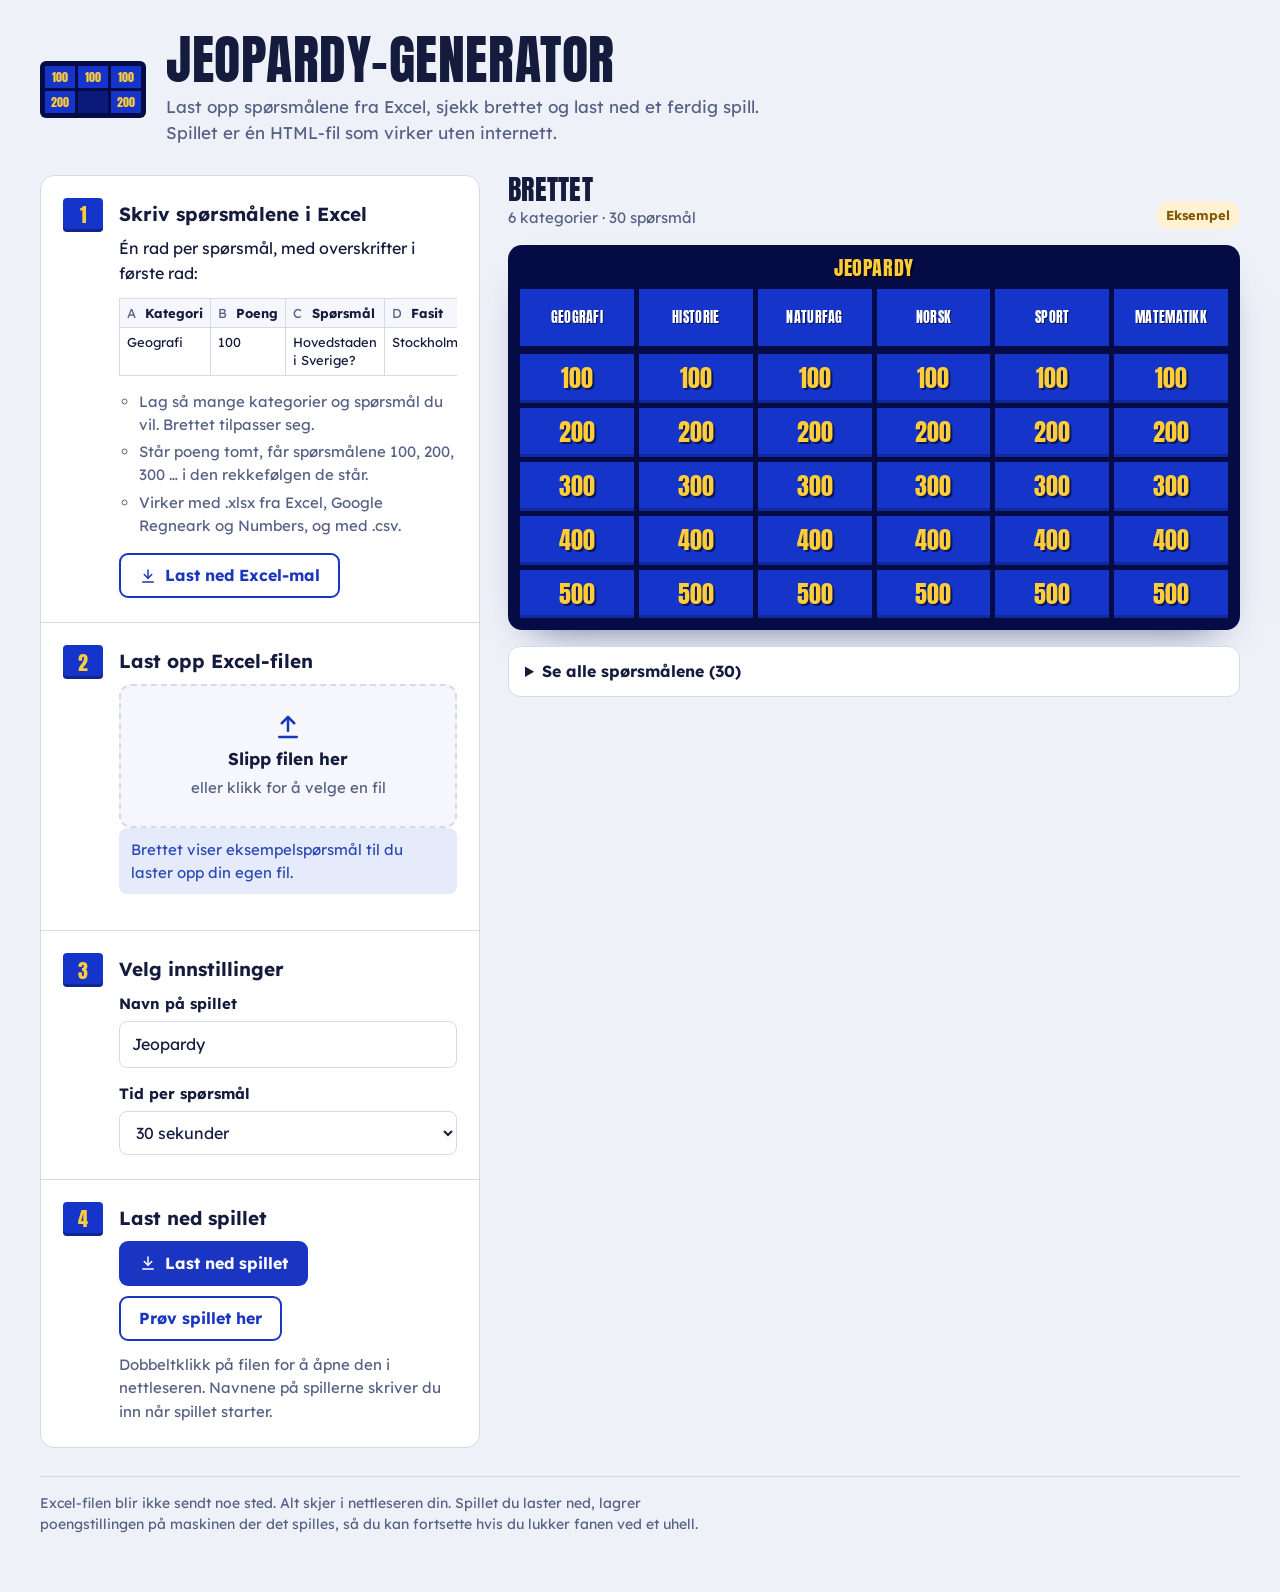
==== jeopardy-generator.html @ a0f57781 "Legg til Jeopardy-generator som lager spill fra Excel Én selvstendig HTML-side som leser .xlsx/.csv " ====
<!DOCTYPE html>
<html lang="nb">
<head>
<meta charset="utf-8">
<meta name="viewport" content="width=device-width, initial-scale=1, viewport-fit=cover">
<title>Jeopardy-generator</title>
<style>
/* Layout: kontrollpult – fire trinn i venstre kolonne, brettet som «studioskjerm» til høyre */
:root {
  --bg: #eef1f8;
  --flate: #ffffff;
  --flate-2: #f5f7fc;
  --tekst: #141b3c;
  --dempet: #566084;
  --linje: #d4daeb;
  --aksent: #1a35c2;
  --aksent-hover: #13299b;
  --aksent-tekst: #ffffff;
  --fokus: #e89a00;
  --ok: #156f44;
  --ok-bg: #e2f3e9;
  --varsel: #855600;
  --varsel-bg: #fff2d3;
  --feil: #b0202d;
  --feil-bg: #fde5e7;
  --info: #2a49b5;
  --info-bg: #e6ebfb;
  /* Brettet ser likt ut i begge temaer – det er en TV-skjerm */
  --brett-kant: #050c45;
  --brett-rute: #1534c9;
  --brett-tall: #ffcc3a;
  --brett-tekst: #ffffff;
  --font-display: "Anton", Impact, "Haettenschweiler", "Arial Narrow Bold", sans-serif;
  --font-tekst: "Lexend", "Segoe UI", system-ui, -apple-system, Roboto, Arial, sans-serif;
}
@media (prefers-color-scheme: dark) {
  :root:not([data-theme="light"]) {
    --bg: #090e2b;
    --flate: #111943;
    --flate-2: #0d1437;
    --tekst: #e8ebff;
    --dempet: #9ea8d6;
    --linje: #27316d;
    --aksent: #91a5ff;
    --aksent-hover: #b0bfff;
    --aksent-tekst: #0a0f2c;
    --fokus: #ffcc3a;
    --ok: #74dda3;
    --ok-bg: #0f3324;
    --varsel: #ffd06a;
    --varsel-bg: #3a2c07;
    --feil: #ff8d97;
    --feil-bg: #3e1219;
    --info: #b0bfff;
    --info-bg: #1a2459;
    color-scheme: dark;
  }
}
:root[data-theme="dark"] {
  --bg: #090e2b;
  --flate: #111943;
  --flate-2: #0d1437;
  --tekst: #e8ebff;
  --dempet: #9ea8d6;
  --linje: #27316d;
  --aksent: #91a5ff;
  --aksent-hover: #b0bfff;
  --aksent-tekst: #0a0f2c;
  --fokus: #ffcc3a;
  --ok: #74dda3;
  --ok-bg: #0f3324;
  --varsel: #ffd06a;
  --varsel-bg: #3a2c07;
  --feil: #ff8d97;
  --feil-bg: #3e1219;
  --info: #b0bfff;
  --info-bg: #1a2459;
  color-scheme: dark;
}

*, *::before, *::after { box-sizing: border-box; }
[hidden] { display: none !important; }
body {
  margin: 0;
  background: var(--bg);
  color: var(--tekst);
  font-family: var(--font-tekst);
  font-size: 16px;
  line-height: 1.55;
}
body.laast { overflow: hidden; }
:focus-visible { outline: 3px solid var(--fokus); outline-offset: 2px; }

.side {
  max-width: 1240px;
  margin-inline: auto;
  padding-inline: 20px;
  padding-block: 32px 56px;
  display: flex;
  flex-direction: column;
  gap: 28px;
}

/* ---------- Topp ---------- */
.topp { display: flex; align-items: center; gap: 20px; }
.logo {
  flex: none;
  display: grid;
  grid-template-columns: repeat(3, 30px);
  grid-auto-rows: 22px;
  gap: 3px;
  padding: 5px;
  background: var(--brett-kant);
  border-radius: 6px;
}
.logo span {
  display: grid;
  place-items: center;
  background: var(--brett-rute);
  color: var(--brett-tall);
  font-family: var(--font-display);
  font-size: 12px;
  line-height: 1;
}
.logo span.brukt { background: #0b1a7a; }
h1 {
  font-family: var(--font-display);
  font-weight: 400;
  text-transform: uppercase;
  letter-spacing: .01em;
  font-size: clamp(34px, 5vw, 54px);
  line-height: 1;
  margin: 0;
  text-wrap: balance;
}
.ingress { margin: 8px 0 0; color: var(--dempet); max-width: 62ch; font-size: 17px; }

/* ---------- Arbeidsflate ---------- */
.arbeidsflate {
  display: grid;
  grid-template-columns: minmax(0, 440px) minmax(0, 1fr);
  gap: 28px;
  align-items: start;
}
@media (max-width: 920px) {
  .arbeidsflate { grid-template-columns: minmax(0, 1fr); }
}

.trinn-liste {
  list-style: none;
  margin: 0;
  padding: 0;
  background: var(--flate);
  border: 1px solid var(--linje);
  border-radius: 14px;
}
.trinn {
  display: grid;
  grid-template-columns: 40px minmax(0, 1fr);
  gap: 16px;
  padding: 22px 22px 24px;
}
.trinn + .trinn { border-top: 1px solid var(--linje); }
.trinn-nr {
  width: 40px;
  height: 34px;
  display: grid;
  place-items: center;
  background: var(--brett-rute);
  color: var(--brett-tall);
  font-family: var(--font-display);
  font-size: 20px;
  border-radius: 4px;
  box-shadow: inset 0 -3px 0 rgba(0, 0, 0, .28);
}
.trinn-innhold { min-width: 0; }
.trinn h2 { font-size: 19px; line-height: 1.3; margin: 4px 0 10px; text-wrap: balance; }
.trinn p { margin: 0 0 12px; }

.tabell-ramme { overflow-x: auto; }
.format { border-collapse: collapse; width: 100%; font-size: 13px; line-height: 1.4; }
.format th, .format td { border: 1px solid var(--linje); padding: 5px 7px; text-align: left; vertical-align: top; }
.format th { background: var(--flate-2); white-space: nowrap; }
.format .kol { display: inline-block; min-width: 1.4em; color: var(--dempet); font-weight: 400; }
.tips { margin: 14px 0 16px; padding-left: 20px; color: var(--dempet); font-size: 15px; display: grid; gap: 4px; }

.knapp {
  display: inline-flex;
  align-items: center;
  justify-content: center;
  gap: 8px;
  font: inherit;
  font-weight: 700;
  font-size: 16px;
  line-height: 1.2;
  padding: 11px 18px;
  border-radius: 9px;
  border: 2px solid transparent;
  cursor: pointer;
  text-decoration: none;
}
.knapp svg { width: 18px; height: 18px; flex: none; }
.knapp.primar { background: var(--aksent); color: var(--aksent-tekst); }
.knapp.primar:hover:not(:disabled) { background: var(--aksent-hover); }
.knapp.sekundar { background: transparent; color: var(--aksent); border-color: var(--aksent); }
.knapp.sekundar:hover:not(:disabled) { background: var(--info-bg); }
.knapp:disabled { opacity: .45; cursor: not-allowed; }
.knapperad { display: flex; flex-wrap: wrap; gap: 10px; }

.slippsone {
  position: relative;
  display: flex;
  flex-direction: column;
  align-items: center;
  justify-content: center;
  gap: 4px;
  text-align: center;
  padding: 26px 16px;
  border: 2px dashed var(--linje);
  border-radius: 12px;
  background: var(--flate-2);
  cursor: pointer;
  transition: border-color .15s, background-color .15s;
}
.slippsone:hover, .slippsone.over { border-color: var(--aksent); background: var(--info-bg); }
.slippsone:focus-within { outline: 3px solid var(--fokus); outline-offset: 2px; }
.slippsone input { position: absolute; width: 1px; height: 1px; opacity: 0; pointer-events: none; }
.slippsone svg { width: 30px; height: 30px; color: var(--aksent); }
.slippsone strong { font-size: 17px; }
.slippsone span { color: var(--dempet); font-size: 15px; }

.status {
  margin: 12px 0 0;
  padding: 10px 12px;
  border-radius: 8px;
  font-size: 15px;
  background: var(--flate-2);
  color: var(--dempet);
}
.status:empty { display: none; }
.status[data-niva="ok"] { background: var(--ok-bg); color: var(--ok); }
.status[data-niva="feil"] { background: var(--feil-bg); color: var(--feil); }
.status[data-niva="info"] { background: var(--info-bg); color: var(--info); }

.felt { display: grid; gap: 6px; margin-bottom: 14px; }
.felt:last-child { margin-bottom: 0; }
.felt label { font-weight: 700; font-size: 15px; }
.felt input, .felt select {
  font: inherit;
  width: 100%;
  padding: 10px 12px;
  border: 1px solid var(--linje);
  border-radius: 8px;
  background: var(--flate);
  color: var(--tekst);
}
.hjelp { color: var(--dempet); font-size: 15px; margin: 12px 0 0 !important; }

/* ---------- Studioskjerm ---------- */
.skjerm { display: flex; flex-direction: column; gap: 16px; min-width: 0; }
.skjerm-topp { display: flex; justify-content: space-between; align-items: flex-end; gap: 12px; flex-wrap: wrap; }
.skjerm-topp h2 {
  font-family: var(--font-display);
  font-weight: 400;
  text-transform: uppercase;
  font-size: 28px;
  line-height: 1.05;
  letter-spacing: .01em;
  margin: 0;
}
.meta { margin: 2px 0 0; color: var(--dempet); font-size: 15px; font-variant-numeric: tabular-nums; }
.kilde {
  font-size: 13px;
  font-weight: 700;
  padding: 4px 10px;
  border-radius: 999px;
  background: var(--varsel-bg);
  color: var(--varsel);
  max-width: 100%;
  overflow: hidden;
  text-overflow: ellipsis;
  white-space: nowrap;
}
.kilde[data-type="fil"] { background: var(--ok-bg); color: var(--ok); }

.brett-ramme {
  background: var(--brett-kant);
  border-radius: 14px;
  padding: 12px;
  box-shadow: 0 20px 40px -26px rgba(5, 12, 69, .7);
  overflow-x: auto;
}
.brett-navn {
  font-family: var(--font-display);
  text-transform: uppercase;
  color: var(--brett-tall);
  font-size: 20px;
  letter-spacing: .03em;
  line-height: 1.1;
  margin: 0 0 10px;
  text-align: center;
  overflow-wrap: anywhere;
  text-shadow: 2px 2px 0 rgba(0, 0, 0, .6);
}
.mini-brett { display: grid; gap: 5px; min-width: min-content; }
.mb-kat {
  display: grid;
  place-items: center;
  min-height: 60px;
  padding: 8px 6px;
  background: var(--brett-rute);
  border-bottom: 3px solid var(--brett-kant);
  color: var(--brett-tekst);
  font-family: var(--font-display);
  text-transform: uppercase;
  font-size: 14px;
  line-height: 1.1;
  letter-spacing: .02em;
  text-align: center;
  overflow-wrap: anywhere;
  text-shadow: 1px 1px 0 rgba(0, 0, 0, .55);
}
.mb-rute {
  padding: 10px 4px;
  background: var(--brett-rute);
  color: var(--brett-tall);
  font-family: var(--font-display);
  font-size: 24px;
  line-height: 1.2;
  text-align: center;
  font-variant-numeric: tabular-nums;
  text-shadow: 2px 2px 0 rgba(0, 0, 0, .55);
  box-shadow: inset 0 -3px 0 rgba(0, 0, 0, .22);
}
.mb-rute.tom { background: transparent; box-shadow: none; outline: 1px dashed rgba(255, 255, 255, .14); outline-offset: -1px; }
.tomt-brett { color: #c9d1ff; margin: 24px 8px; text-align: center; }

.merknader { display: grid; gap: 8px; }
.merknader:empty { display: none; }
.merknad {
  display: grid;
  grid-template-columns: auto minmax(0, 1fr);
  gap: 10px;
  align-items: baseline;
  padding: 10px 12px;
  border-radius: 8px;
  background: var(--flate);
  border: 1px solid var(--linje);
  font-size: 15px;
}
.merke {
  font-size: 12px;
  font-weight: 700;
  text-transform: uppercase;
  letter-spacing: .06em;
  padding: 2px 8px;
  border-radius: 999px;
  white-space: nowrap;
}
.merknad[data-niva="feil"] .merke { background: var(--feil-bg); color: var(--feil); }
.merknad[data-niva="varsel"] .merke { background: var(--varsel-bg); color: var(--varsel); }
.merknad[data-niva="info"] .merke { background: var(--info-bg); color: var(--info); }

.alle-sporsmal { background: var(--flate); border: 1px solid var(--linje); border-radius: 12px; }
.alle-sporsmal summary { cursor: pointer; padding: 12px 16px; font-weight: 700; }
.liste { width: 100%; border-collapse: collapse; font-size: 14px; }
.liste th, .liste td { text-align: left; padding: 8px 12px; border-top: 1px solid var(--linje); vertical-align: top; }
.liste th { color: var(--dempet); font-weight: 700; white-space: nowrap; }
.liste td.p { font-variant-numeric: tabular-nums; white-space: nowrap; }
.liste td.k { white-space: nowrap; }
.liste .mangler { color: var(--varsel); font-style: italic; }

.fot { color: var(--dempet); font-size: 14px; border-top: 1px solid var(--linje); padding-top: 16px; }
.fot p { margin: 0; max-width: 75ch; }

/* ---------- Prøvespill ---------- */
.forhandsvisning {
  position: fixed;
  inset: 0;
  z-index: 100;
  display: flex;
  flex-direction: column;
  background: #050b3a;
}
.fv-topp {
  display: flex;
  justify-content: space-between;
  align-items: center;
  gap: 12px;
  padding: 8px 16px;
  padding-top: calc(8px + env(safe-area-inset-top, 0px));
  background: #0e1650;
  color: #ffffff;
  font-size: 15px;
}
.fv-topp .knapp { background: #ffcc3a; color: #1e1500; padding: 8px 16px; }
.forhandsvisning iframe { flex: 1; width: 100%; border: 0; background: #050b3a; }

@media (prefers-reduced-motion: reduce) {
  *, *::before, *::after { transition: none !important; animation: none !important; }
}
</style>
</head>
<body>
<div class="side">
  <header class="topp">
    <div class="logo" aria-hidden="true">
      <span>100</span><span>100</span><span>100</span>
      <span>200</span><span class="brukt"></span><span>200</span>
    </div>
    <div>
      <h1>Jeopardy-generator</h1>
      <p class="ingress">Last opp spørsmålene fra Excel, sjekk brettet og last ned et ferdig spill. Spillet er én HTML&#8209;fil som virker uten internett.</p>
    </div>
  </header>

  <div class="arbeidsflate">
    <ol class="trinn-liste">
      <li class="trinn">
        <span class="trinn-nr" aria-hidden="true">1</span>
        <div class="trinn-innhold">
          <h2>Skriv spørsmålene i Excel</h2>
          <p>Én rad per spørsmål, med overskrifter i første rad:</p>
          <div class="tabell-ramme">
            <table class="format">
              <thead>
                <tr><th><span class="kol">A</span>Kategori</th><th><span class="kol">B</span>Poeng</th><th><span class="kol">C</span>Spørsmål</th><th><span class="kol">D</span>Fasit</th></tr>
              </thead>
              <tbody>
                <tr><td>Geografi</td><td>100</td><td>Hovedstaden i Sverige?</td><td>Stockholm</td></tr>
              </tbody>
            </table>
          </div>
          <ul class="tips">
            <li>Lag så mange kategorier og spørsmål du vil. Brettet tilpasser seg.</li>
            <li>Står poeng tomt, får spørsmålene 100, 200, 300 … i den rekkefølgen de står.</li>
            <li>Virker med .xlsx fra Excel, Google Regneark og Numbers, og med .csv.</li>
          </ul>
          <button type="button" class="knapp sekundar" id="last-ned-mal">
            <svg viewBox="0 0 24 24" fill="none" stroke="currentColor" stroke-width="2" stroke-linecap="round" stroke-linejoin="round" aria-hidden="true"><path d="M12 4v11"/><path d="m7 10 5 5 5-5"/><path d="M5 20h14"/></svg>
            Last ned Excel-mal
          </button>
          <p class="status" id="mal-status" role="status" aria-live="polite"></p>
        </div>
      </li>

      <li class="trinn">
        <span class="trinn-nr" aria-hidden="true">2</span>
        <div class="trinn-innhold">
          <h2>Last opp Excel-filen</h2>
          <label class="slippsone" id="slippsone" for="fil">
            <input type="file" id="fil" accept=".xlsx,.csv,.tsv,.txt,application/vnd.openxmlformats-officedocument.spreadsheetml.sheet,text/csv">
            <svg viewBox="0 0 24 24" fill="none" stroke="currentColor" stroke-width="2" stroke-linecap="round" stroke-linejoin="round" aria-hidden="true"><path d="M12 15V4"/><path d="m7 9 5-5 5 5"/><path d="M5 20h14"/></svg>
            <strong>Slipp filen her</strong>
            <span>eller klikk for å velge en fil</span>
          </label>
          <p class="status" id="fil-status" data-niva="info" role="status" aria-live="polite">Brettet viser eksempelspørsmål til du laster opp din egen fil.</p>
        </div>
      </li>

      <li class="trinn">
        <span class="trinn-nr" aria-hidden="true">3</span>
        <div class="trinn-innhold">
          <h2>Velg innstillinger</h2>
          <div class="felt">
            <label for="tittel">Navn på spillet</label>
            <input type="text" id="tittel" maxlength="80" value="Jeopardy" autocomplete="off">
          </div>
          <div class="felt">
            <label for="tid">Tid per spørsmål</label>
            <select id="tid">
              <option value="15">15 sekunder</option>
              <option value="20">20 sekunder</option>
              <option value="30" selected>30 sekunder</option>
              <option value="45">45 sekunder</option>
              <option value="60">60 sekunder</option>
              <option value="90">90 sekunder</option>
              <option value="0">Ingen nedtelling</option>
            </select>
          </div>
        </div>
      </li>

      <li class="trinn">
        <span class="trinn-nr" aria-hidden="true">4</span>
        <div class="trinn-innhold">
          <h2>Last ned spillet</h2>
          <div class="knapperad">
            <button type="button" class="knapp primar" id="last-ned-spill">
              <svg viewBox="0 0 24 24" fill="none" stroke="currentColor" stroke-width="2" stroke-linecap="round" stroke-linejoin="round" aria-hidden="true"><path d="M12 4v11"/><path d="m7 10 5 5 5-5"/><path d="M5 20h14"/></svg>
              Last ned spillet
            </button>
            <button type="button" class="knapp sekundar" id="prov-spill">Prøv spillet her</button>
          </div>
          <p class="hjelp">Dobbeltklikk på filen for å åpne den i nettleseren. Navnene på spillerne skriver du inn når spillet starter.</p>
          <p class="status" id="nedlasting-status" role="status" aria-live="polite"></p>
        </div>
      </li>
    </ol>

    <section class="skjerm" aria-labelledby="brett-overskrift">
      <div class="skjerm-topp">
        <div>
          <h2 id="brett-overskrift">Brettet</h2>
          <p class="meta" id="brett-meta"></p>
        </div>
        <span class="kilde" id="kilde">Eksempel</span>
      </div>
      <div class="brett-ramme">
        <p class="brett-navn" id="brett-navn"></p>
        <div class="mini-brett" id="mini-brett"></div>
      </div>
      <div class="merknader" id="merknader"></div>
      <details class="alle-sporsmal" id="alle-sporsmal">
        <summary id="alle-sporsmal-tittel">Se alle spørsmålene</summary>
        <div class="tabell-ramme">
          <table class="liste">
            <thead><tr><th>Kategori</th><th>Poeng</th><th>Spørsmål</th><th>Fasit</th></tr></thead>
            <tbody id="sporsmal-tabell"></tbody>
          </table>
        </div>
      </details>
    </section>
  </div>

  <footer class="fot">
    <p>Excel-filen blir ikke sendt noe sted. Alt skjer i nettleseren din. Spillet du laster ned, lagrer poengstillingen på maskinen der det spilles, så du kan fortsette hvis du lukker fanen ved et uhell.</p>
  </footer>
</div>

<div class="forhandsvisning" id="forhandsvisning" role="dialog" aria-modal="true" aria-label="Prøv spillet" hidden>
  <div class="fv-topp">
    <span>Prøvespill. Spillere og poeng blir ikke lagret.</span>
    <button type="button" class="knapp" id="lukk-forhandsvisning">Lukk</button>
  </div>
  <iframe id="fv-ramme" title="Prøvespill"></iframe>
</div>

<!-- ===================== MAL FOR DET FERDIGE SPILLET ===================== -->
<template id="spillmal-stil">
<style>
:root {
  --natt: #050b3a;
  --rute: #1533c8;
  --rute-hover: #2045ea;
  --rute-brukt: #0a166c;
  --kant: #040a33;
  --gull: #ffcc3a;
  --hvit: #ffffff;
  --svak: #bcc6ff;
  --riktig: #2fd27a;
  --feil: #ff5a6a;
  --font-tall: "Anton", Impact, "Haettenschweiler", "Arial Narrow Bold", "Arial Narrow", sans-serif;
  --font-ledetekst: "Libre Baskerville", Georgia, "Times New Roman", serif;
  --font-ui: "Lexend", "Segoe UI", system-ui, -apple-system, Roboto, Arial, sans-serif;
  color-scheme: dark;
}
*, *::before, *::after { box-sizing: border-box; }
[hidden] { display: none !important; }
html, body { height: 100%; margin: 0; }
body {
  background: var(--natt);
  color: var(--hvit);
  font-family: var(--font-ui);
  font-size: 18px;
  line-height: 1.4;
  overflow: hidden;
}
button { font: inherit; color: inherit; cursor: pointer; }
:focus-visible { outline: 3px solid var(--gull); outline-offset: 3px; }

.skjerm {
  position: fixed;
  inset: 0;
  display: flex;
  flex-direction: column;
  background: radial-gradient(120% 85% at 50% 0%, #11249c 0%, var(--natt) 72%);
}
.overtittel {
  margin: 0;
  font-family: var(--font-tall);
  text-transform: uppercase;
  letter-spacing: .22em;
  font-size: 16px;
  color: var(--svak);
}
.knapp {
  display: inline-flex;
  align-items: center;
  justify-content: center;
  padding: 12px 22px;
  border-radius: 10px;
  border: 2px solid rgba(255, 255, 255, .35);
  background: rgba(255, 255, 255, .08);
  color: var(--hvit);
  font-weight: 700;
  font-size: 18px;
  line-height: 1.2;
}
.knapp:hover:not(:disabled) { background: rgba(255, 255, 255, .16); }
.knapp.gull { background: var(--gull); border-color: var(--gull); color: #1e1500; }
.knapp.gull:hover:not(:disabled) { background: #ffd966; }
.knapp.stor { font-size: 22px; padding: 14px 34px; }
.knapp:disabled { opacity: .4; cursor: not-allowed; }
.knapperad { display: flex; flex-wrap: wrap; gap: 10px; }

/* ---------- Oppsett ---------- */
.oppsett { overflow: auto; align-items: center; padding: clamp(28px, 7vh, 80px) 16px 40px; }
.oppsett-innhold { width: min(760px, 100%); display: flex; flex-direction: column; gap: 22px; }
#spilltittel {
  margin: 0;
  font-family: var(--font-tall);
  font-weight: 400;
  text-transform: uppercase;
  font-size: clamp(42px, 7vw, 96px);
  line-height: .98;
  letter-spacing: .01em;
  color: var(--gull);
  text-shadow: 4px 4px 0 rgba(0, 0, 0, .55);
  text-wrap: balance;
  overflow-wrap: anywhere;
}
.spillinfo { margin: -10px 0 0; color: var(--svak); font-size: 18px; }
.fortsett {
  display: flex;
  flex-direction: column;
  gap: 12px;
  padding: 16px 18px;
  border: 2px solid var(--gull);
  border-radius: 12px;
  background: rgba(255, 204, 58, .1);
}
.fortsett p { margin: 0; }
.legg-til label { display: block; font-weight: 700; font-size: 24px; margin-bottom: 10px; }
.legg-til-rad { display: flex; gap: 10px; }
.legg-til input {
  flex: 1;
  min-width: 0;
  font: inherit;
  font-size: 20px;
  padding: 12px 14px;
  border-radius: 10px;
  border: 2px solid rgba(255, 255, 255, .3);
  background: rgba(0, 0, 0, .3);
  color: var(--hvit);
}
.legg-til input::placeholder { color: #8f9bd8; }
.hint { margin: 8px 0 0; color: var(--svak); font-size: 15px; }
.spillerliste { list-style: none; margin: 0; padding: 0; display: flex; flex-wrap: wrap; gap: 10px; }
.spillerliste:empty::before { content: "Ingen spillere ennå."; color: var(--svak); }
.spiller-brikke {
  display: inline-flex;
  align-items: center;
  gap: 10px;
  padding: 6px 6px 6px 16px;
  border-radius: 999px;
  background: var(--rute);
  border: 1px solid rgba(255, 255, 255, .25);
  font-weight: 700;
  font-size: 19px;
}
.brikke-poeng { font-family: var(--font-tall); font-weight: 400; color: var(--gull); }
.fjern {
  min-width: 32px;
  height: 32px;
  padding: 0 10px;
  border: 0;
  border-radius: 999px;
  background: rgba(0, 0, 0, .32);
  font-size: 16px;
  font-weight: 700;
}
.fjern:hover { background: var(--feil); }
.fjern.bekreft { background: var(--feil); }
.melding { margin: 0; min-height: 1.4em; color: var(--gull); }

/* ---------- Brettet ---------- */
.toppfelt {
  display: flex;
  align-items: center;
  justify-content: space-between;
  gap: 8px 16px;
  flex-wrap: wrap;
  padding: 10px clamp(8px, 1.2vw, 16px);
}
.toppfelt-tittel {
  margin: 0;
  min-width: 0;
  font-family: var(--font-tall);
  font-weight: 400;
  text-transform: uppercase;
  letter-spacing: .02em;
  font-size: clamp(20px, 2.4vw, 34px);
  line-height: 1.1;
  color: var(--gull);
  text-shadow: 2px 2px 0 rgba(0, 0, 0, .55);
}
.verktoy { display: flex; align-items: center; gap: 8px; flex-wrap: wrap; }
.fremdrift { color: var(--svak); font-size: 15px; margin-right: 6px; font-variant-numeric: tabular-nums; }
.verktoy-knapp {
  padding: 6px 14px;
  border-radius: 999px;
  border: 1px solid rgba(255, 255, 255, .25);
  background: rgba(255, 255, 255, .08);
  font-size: 15px;
  white-space: nowrap;
}
.verktoy-knapp:hover:not(:disabled) { background: rgba(255, 255, 255, .18); }
.verktoy-knapp:disabled { opacity: .35; cursor: default; }

.brett {
  flex: 1;
  min-height: 0;
  display: grid;
  gap: clamp(4px, .55vw, 8px);
  padding: 0 clamp(8px, 1.2vw, 16px);
}
.kat {
  container-type: size;
  display: grid;
  place-items: center;
  padding: 4px 8px;
  background: var(--rute);
  border-bottom: 5px solid var(--kant);
  box-shadow: inset 0 0 0 2px rgba(0, 0, 0, .22);
  text-align: center;
  overflow: hidden;
}
.kat span {
  font-family: var(--font-tall);
  text-transform: uppercase;
  font-size: clamp(14px, 1.8vw, 30px);
  font-size: min(13cqi, 30cqh);
  line-height: 1.05;
  letter-spacing: .02em;
  overflow-wrap: anywhere;
  hyphens: auto;
  text-shadow: 2px 2px 0 rgba(0, 0, 0, .6);
}
.kat.lang span { font-size: min(10cqi, 23cqh); }
.rute {
  container-type: size;
  min-height: 0;
  margin: 0;
  padding: 0;
  border: 0;
  display: grid;
  place-items: center;
  background: var(--rute);
  color: var(--gull);
  box-shadow: inset 0 0 0 2px rgba(0, 0, 0, .22), inset 0 -6px 0 rgba(0, 0, 0, .18);
  transition: background-color .15s, transform .15s;
}
.rute span {
  font-family: var(--font-tall);
  font-size: clamp(20px, 4vw, 72px);
  font-size: min(54cqh, 30cqi);
  line-height: 1;
  letter-spacing: .01em;
  text-shadow: 3px 3px 0 rgba(0, 0, 0, .65);
}
.rute.smal span { font-size: min(48cqh, 22cqi); }
.rute:hover:not(:disabled) { background: var(--rute-hover); }
.rute:active:not(:disabled) { transform: scale(.97); }
.rute:disabled { background: var(--rute-brukt); cursor: default; box-shadow: inset 0 0 0 2px rgba(0, 0, 0, .3); }
.rute.tom { background: transparent; box-shadow: none; outline: 1px dashed rgba(255, 255, 255, .08); outline-offset: -1px; }

.poengtavle {
  display: flex;
  align-items: center;
  gap: 12px;
  padding: 12px clamp(8px, 1.2vw, 16px) 14px;
}
.poengliste {
  flex: 1;
  min-width: 0;
  max-height: 30vh;
  overflow: auto;
  list-style: none;
  margin: 0;
  padding: 2px;
  display: flex;
  flex-wrap: wrap;
  gap: 8px;
}
.poeng-brikke {
  display: flex;
  flex-direction: column;
  align-items: center;
  min-width: 120px;
  padding: 4px 14px 8px;
  border-radius: 8px;
  background: linear-gradient(#1533c8, #0c2196);
  border: 2px solid rgba(255, 255, 255, .14);
}
.pb-poeng {
  font-family: var(--font-tall);
  font-size: clamp(22px, 2.3vw, 40px);
  line-height: 1.15;
  font-variant-numeric: tabular-nums;
}
.pb-navn {
  max-width: 16ch;
  overflow: hidden;
  text-overflow: ellipsis;
  white-space: nowrap;
  font-weight: 700;
  font-size: clamp(14px, 1.25vw, 20px);
}
.poeng-brikke.leder { border-color: var(--gull); box-shadow: 0 0 22px rgba(255, 204, 58, .3); }
.poeng-brikke.leder .pb-poeng { color: var(--gull); }
.poeng-brikke.minus .pb-poeng { color: var(--feil); }
.poeng-brikke.endret { animation: puls .7s ease-out; }
@keyframes puls {
  0% { transform: scale(1); }
  35% { transform: scale(1.12); }
  100% { transform: scale(1); }
}

/* ---------- Spørsmålet ---------- */
.sporsmal {
  position: fixed;
  inset: 0;
  z-index: 10;
  display: flex;
  flex-direction: column;
  padding: clamp(14px, 2.2vw, 30px) clamp(16px, 4vw, 64px);
  overflow: auto;
  background: radial-gradient(130% 90% at 50% 30%, #1b3de2 0%, #0c1c8c 58%, #071062 100%);
  outline: none;
}
.sp-innhold { flex: 1; display: flex; flex-direction: column; min-height: 0; animation: inn .3s .18s both; }
@keyframes inn { from { opacity: 0; } to { opacity: 1; } }
.sp-topp {
  display: flex;
  justify-content: space-between;
  align-items: baseline;
  gap: 16px;
  font-family: var(--font-tall);
  text-transform: uppercase;
  letter-spacing: .03em;
  font-size: clamp(18px, 2.1vw, 32px);
}
#sp-kategori { color: var(--svak); overflow-wrap: anywhere; }
#sp-poeng { color: var(--gull); white-space: nowrap; }
.sp-midt {
  flex: 1;
  display: flex;
  flex-direction: column;
  justify-content: center;
  align-items: center;
  gap: clamp(14px, 3vh, 36px);
  padding-block: 18px;
  text-align: center;
}
.sp-tekst {
  margin: 0;
  max-width: 28ch;
  font-family: var(--font-ledetekst);
  font-weight: 700;
  font-size: clamp(26px, 4.3vw, 74px);
  line-height: 1.25;
  text-wrap: balance;
  overflow-wrap: anywhere;
  text-shadow: 3px 3px 0 rgba(0, 0, 0, .55);
}
.sp-tekst.lang { max-width: 34ch; font-size: clamp(22px, 3.3vw, 56px); }
.sp-tekst.svaert-lang { max-width: 46ch; font-size: clamp(19px, 2.5vw, 42px); }
.med-fasit .sp-tekst { font-size: clamp(22px, 3.3vw, 56px); }
.med-fasit .sp-tekst.lang { font-size: clamp(20px, 2.6vw, 44px); }
.med-fasit .sp-tekst.svaert-lang { font-size: clamp(17px, 2vw, 34px); }
.sp-fasit {
  display: flex;
  flex-direction: column;
  align-items: center;
  gap: 4px;
  padding-top: 14px;
  border-top: 3px solid var(--gull);
  animation: inn .35s both;
}
.etikett {
  font-family: var(--font-tall);
  text-transform: uppercase;
  letter-spacing: .12em;
  font-size: clamp(14px, 1.3vw, 20px);
  color: var(--gull);
}
#sp-fasit-tekst {
  margin: 0;
  max-width: 34ch;
  font-family: var(--font-ledetekst);
  font-weight: 700;
  font-size: clamp(24px, 3.5vw, 60px);
  line-height: 1.2;
  color: var(--gull);
  text-wrap: balance;
  overflow-wrap: anywhere;
  text-shadow: 3px 3px 0 rgba(0, 0, 0, .55);
}

.timer {
  display: flex;
  align-items: center;
  gap: 14px;
  width: min(980px, 100%);
  margin: 0 auto;
  flex-wrap: wrap;
}
.timer-spor {
  flex: 1 1 240px;
  height: 16px;
  border-radius: 999px;
  background: rgba(0, 0, 0, .38);
  overflow: hidden;
}
#timer-fyll {
  height: 100%;
  background: var(--gull);
  transform-origin: left center;
  transition: transform .1s linear, background-color .3s;
}
#timer-tall {
  min-width: 2.2ch;
  font-family: var(--font-tall);
  font-size: clamp(30px, 3vw, 50px);
  line-height: 1;
  text-align: right;
  font-variant-numeric: tabular-nums;
}
#timer-ute {
  font-family: var(--font-tall);
  text-transform: uppercase;
  letter-spacing: .04em;
  font-size: clamp(24px, 2.6vw, 42px);
  line-height: 1;
  color: var(--feil);
}
.timer.lite #timer-fyll { background: var(--feil); }
.timer.lite #timer-tall { color: var(--feil); }
.timer.ute #timer-ute { animation: blink 1s steps(2, start) 3; }
@keyframes blink { to { visibility: hidden; } }

.poenggiving { width: min(1400px, 100%); margin: 0 auto; }
.poenggiving h2 {
  margin: 0 0 10px;
  font-family: var(--font-tall);
  font-weight: 400;
  text-transform: uppercase;
  letter-spacing: .06em;
  font-size: clamp(16px, 1.5vw, 22px);
  color: var(--svak);
  text-align: center;
}
.pg-rutenett { display: grid; grid-template-columns: repeat(auto-fit, minmax(170px, 230px)); justify-content: center; gap: 10px; }
.pg-kort {
  display: grid;
  grid-template-columns: minmax(0, 1fr) minmax(0, 1fr);
  align-items: center;
  gap: 6px 8px;
  padding: 8px 10px 10px;
  border-radius: 10px;
  border: 2px solid transparent;
  background: rgba(0, 0, 0, .26);
  transition: background-color .15s, border-color .15s;
}
.pg-kort.riktig { border-color: var(--riktig); background: rgba(47, 210, 122, .16); }
.pg-kort.feil { border-color: var(--feil); background: rgba(255, 90, 106, .16); }
.pg-info { grid-column: 1 / -1; min-width: 0; display: flex; flex-direction: column; text-align: left; }
.pg-navn { font-weight: 700; overflow: hidden; text-overflow: ellipsis; white-space: nowrap; }
.pg-sum { font-size: 15px; color: var(--svak); font-variant-numeric: tabular-nums; white-space: nowrap; overflow: hidden; text-overflow: ellipsis; }
.pg-knapp {
  min-width: 0;
  padding: 8px 10px;
  border-radius: 8px;
  border: 2px solid rgba(255, 255, 255, .3);
  background: rgba(255, 255, 255, .06);
  font-family: var(--font-tall);
  font-size: 20px;
  line-height: 1.1;
  font-variant-numeric: tabular-nums;
}
.pg-knapp.pluss:hover { border-color: var(--riktig); }
.pg-knapp.minus:hover { border-color: var(--feil); }
.pg-knapp.pluss[aria-pressed="true"] { background: var(--riktig); border-color: var(--riktig); color: #03230f; }
.pg-knapp.minus[aria-pressed="true"] { background: var(--feil); border-color: var(--feil); color: #2b0006; }

.sp-bunn {
  display: flex;
  justify-content: space-between;
  align-items: center;
  gap: 12px;
  flex-wrap: wrap;
  padding-top: 14px;
}
.sp-hoyre { display: flex; align-items: center; gap: 14px; flex-wrap: wrap; justify-content: flex-end; margin-left: auto; }
.oppsummering { color: var(--svak); font-size: 16px; }
.lenkeknapp {
  padding: 8px 4px;
  border: 0;
  background: none;
  color: var(--svak);
  font-size: 16px;
  text-decoration: underline;
  text-underline-offset: 3px;
}
.lenkeknapp:hover { color: var(--hvit); }

/* ---------- Resultat ---------- */
.resultat { overflow: auto; align-items: center; padding: clamp(28px, 7vh, 72px) 16px 40px; }
#konfetti { position: fixed; inset: 0; width: 100%; height: 100%; pointer-events: none; z-index: 2; }
.resultat-innhold { width: min(820px, 100%); display: flex; flex-direction: column; gap: 22px; }
#resultat-tittel {
  margin: 0;
  font-family: var(--font-tall);
  font-weight: 400;
  text-transform: uppercase;
  font-size: clamp(38px, 6vw, 84px);
  line-height: 1;
  color: var(--gull);
  text-shadow: 4px 4px 0 rgba(0, 0, 0, .55);
  text-wrap: balance;
  overflow-wrap: anywhere;
}
.rangering { list-style: none; margin: 0; padding: 0; display: flex; flex-direction: column; gap: 8px; }
.rang {
  display: grid;
  grid-template-columns: 64px minmax(0, 1fr) auto;
  align-items: center;
  gap: 12px;
  padding: 10px 18px;
  border-radius: 10px;
  background: rgba(0, 0, 0, .26);
  font-size: 22px;
}
.rang-plass { font-family: var(--font-tall); color: var(--svak); }
.rang-navn { font-weight: 700; overflow: hidden; text-overflow: ellipsis; white-space: nowrap; }
.rang-poeng { font-family: var(--font-tall); font-variant-numeric: tabular-nums; }
.rang-1 { font-size: 32px; border: 2px solid var(--gull); background: linear-gradient(90deg, rgba(255, 204, 58, .3), rgba(255, 204, 58, .06)); }
.rang-1 .rang-plass, .rang-1 .rang-poeng { color: var(--gull); }
.rang-2, .rang-3 { font-size: 26px; }

.toast {
  position: fixed;
  left: 50%;
  bottom: 22px;
  z-index: 50;
  transform: translateX(-50%);
  max-width: calc(100% - 32px);
  padding: 10px 18px;
  border-radius: 10px;
  border: 1px solid var(--gull);
  background: #0a0f2c;
  color: var(--hvit);
  box-shadow: 0 10px 30px rgba(0, 0, 0, .45);
}

@media (max-width: 640px) {
  body { font-size: 16px; }
  .poeng-brikke { min-width: 92px; padding-inline: 10px; }
  .pg-rutenett { grid-template-columns: repeat(2, minmax(0, 1fr)); }
}
@media (prefers-reduced-motion: reduce) {
  *, *::before, *::after { transition: none !important; animation: none !important; }
}
</style>
</template>

<template id="spillmal-kropp">
<section class="skjerm oppsett" id="oppsett">
  <div class="oppsett-innhold">
    <p class="overtittel">Jeopardy</p>
    <h1 id="spilltittel"></h1>
    <p class="spillinfo" id="spillinfo"></p>
    <div class="fortsett" id="fortsett" hidden>
      <p id="fortsett-tekst"></p>
      <div class="knapperad">
        <button type="button" class="knapp gull" id="fortsett-knapp">Fortsett spillet</button>
        <button type="button" class="knapp" id="forkast-knapp">Start et nytt spill</button>
      </div>
    </div>
    <form class="legg-til" id="legg-til-skjema" autocomplete="off">
      <label for="nytt-navn">Hvem spiller?</label>
      <div class="legg-til-rad">
        <input type="text" id="nytt-navn" maxlength="200" placeholder="Skriv et navn og trykk Enter">
        <button type="submit" class="knapp">Legg til</button>
      </div>
      <p class="hint">Du kan lime inn flere navn på én gang, adskilt med komma eller linjeskift.</p>
    </form>
    <ul class="spillerliste" id="spillerliste"></ul>
    <p class="melding" id="oppsett-melding" role="status" aria-live="polite"></p>
    <div><button type="button" class="knapp gull stor" id="start-knapp" disabled>Start spillet</button></div>
  </div>
</section>

<section class="skjerm spill" id="spill" hidden>
  <header class="toppfelt">
    <h1 class="toppfelt-tittel" id="topp-tittel"></h1>
    <div class="verktoy">
      <span class="fremdrift" id="fremdrift"></span>
      <button type="button" class="verktoy-knapp" id="knapp-spillere">Spillere</button>
      <button type="button" class="verktoy-knapp" id="knapp-lyd" aria-pressed="true">Lyd: på</button>
      <button type="button" class="verktoy-knapp" id="knapp-fullskjerm">Fullskjerm</button>
      <button type="button" class="verktoy-knapp" id="knapp-resultat">Se resultater</button>
    </div>
  </header>
  <main class="brett" id="brett" aria-label="Spillebrett"></main>
  <footer class="poengtavle">
    <ol class="poengliste" id="poengliste" aria-label="Poengstilling"></ol>
    <button type="button" class="verktoy-knapp" id="knapp-angre" disabled>Angre siste</button>
  </footer>
</section>

<section class="sporsmal" id="sporsmal" role="dialog" aria-modal="true" aria-labelledby="sp-tekst" tabindex="-1" hidden>
  <div class="sp-innhold">
    <header class="sp-topp">
      <span id="sp-kategori"></span>
      <span id="sp-poeng"></span>
    </header>
    <div class="sp-midt">
      <p class="sp-tekst" id="sp-tekst"></p>
      <div class="sp-fasit" id="sp-fasit" hidden>
        <span class="etikett">Fasit</span>
        <p id="sp-fasit-tekst"></p>
      </div>
    </div>
    <div class="timer" id="sp-timer">
      <div class="timer-spor"><div id="timer-fyll"></div></div>
      <span id="timer-tall" aria-hidden="true"></span>
      <span id="timer-ute" hidden>Tiden er ute!</span>
      <button type="button" class="verktoy-knapp" id="timer-pause">Pause</button>
      <button type="button" class="verktoy-knapp" id="timer-restart">Start tiden på nytt</button>
    </div>
    <div class="poenggiving" id="sp-poenggiving" hidden>
      <h2>Hvem svarte riktig, og hvem svarte feil?</h2>
      <div class="pg-rutenett" id="sp-spillere"></div>
    </div>
    <footer class="sp-bunn">
      <button type="button" class="lenkeknapp" id="sp-avbryt">Lukk uten å bruke spørsmålet</button>
      <div class="sp-hoyre">
        <span class="oppsummering" id="sp-oppsummering"></span>
        <button type="button" class="knapp gull stor" id="sp-vis-fasit">Vis fasit</button>
        <button type="button" class="knapp gull stor" id="sp-ferdig" hidden>Tilbake til brettet</button>
      </div>
    </footer>
  </div>
</section>

<section class="skjerm resultat" id="resultat" hidden>
  <canvas id="konfetti" aria-hidden="true"></canvas>
  <div class="resultat-innhold">
    <p class="overtittel" id="resultat-over">Resultater</p>
    <h1 id="resultat-tittel"></h1>
    <ol class="rangering" id="rangering"></ol>
    <div class="knapperad">
      <button type="button" class="knapp gull" id="tilbake-til-brett">Tilbake til brettet</button>
      <button type="button" class="knapp" id="spill-igjen">Spill igjen med de samme spillerne</button>
      <button type="button" class="knapp" id="nye-spillere">Nytt spill med nye spillere</button>
    </div>
  </div>
</section>

<div class="toast" id="toast" role="status" aria-live="polite" hidden></div>

<script>
(function () {
  'use strict';

  var DATA = null;
  try { DATA = JSON.parse(document.getElementById('spilldata').textContent); } catch (e) { DATA = null; }
  if (!DATA || !Array.isArray(DATA.kategorier)) {
    document.body.textContent = 'Spilldataene mangler. Lag spillet på nytt i Jeopardy-generatoren.';
    return;
  }

  const KAT = DATA.kategorier;
  const TID = Math.max(0, Number(DATA.tid) || 0);
  const LAGRE = !DATA.forhandsvisning;
  const NOKKEL = 'jeopardy-spill:' + (DATA.id || DATA.tittel);
  const ANTALL = KAT.reduce((sum, k) => sum + k.sporsmal.length, 0);
  const RADER = Math.max(1, ...KAT.map(k => k.sporsmal.length));
  const $ = id => document.getElementById(id);
  const bevegelse = () => !(window.matchMedia && window.matchMedia('(prefers-reduced-motion: reduce)').matches);

  // Skrifttyper lastes uten å blokkere. Uten nett brukes reserveskriftene.
  try {
    const lenke = document.createElement('link');
    lenke.rel = 'stylesheet';
    lenke.href = 'https://fonts.googleapis.com/css2?family=Anton&family=Lexend:wght@400;700&family=Libre+Baskerville:wght@700&display=swap';
    document.head.appendChild(lenke);
  } catch (e) { /* uten nett */ }

  const tall = n => Math.abs(n).toLocaleString('nb-NO');
  const poengTekst = n => (n < 0 ? '−' : '') + tall(n);
  function navneliste(navn) {
    try { return new Intl.ListFormat('nb', { type: 'conjunction' }).format(navn); }
    catch (e) { return navn.length < 2 ? navn.join('') : navn.slice(0, -1).join(', ') + ' og ' + navn[navn.length - 1]; }
  }
  function lag(tag, klasse, tekst) {
    const el = document.createElement(tag);
    if (klasse) el.className = klasse;
    if (tekst != null) el.textContent = tekst;
    return el;
  }

  // ---------- Tilstand og lagring ----------
  function tomTilstand(spillere, lyd) {
    return { spillere: spillere || [], brukt: {}, historikk: [], lyd: lyd !== false, startet: false };
  }
  let S = tomTilstand();
  let lagret = null;
  function lagre() {
    if (!LAGRE) return;
    try { localStorage.setItem(NOKKEL, JSON.stringify(S)); } catch (e) { /* lagring ikke tilgjengelig */ }
  }
  function hentLagret() {
    if (!LAGRE) return null;
    try {
      const t = JSON.parse(localStorage.getItem(NOKKEL) || 'null');
      if (t && t.startet && Array.isArray(t.spillere) && t.spillere.length && t.brukt) {
        t.historikk = Array.isArray(t.historikk) ? t.historikk : [];
        return t;
      }
    } catch (e) { /* ignorer */ }
    return null;
  }
  function slettLagret() {
    try { localStorage.removeItem(NOKKEL); } catch (e) { /* ignorer */ }
  }
  let teller = 0;
  const nyId = () => 's' + Date.now().toString(36) + (teller++).toString(36);
  const antallBrukt = () => Object.keys(S.brukt).length;

  function visSkjerm(id) {
    ['oppsett', 'spill', 'resultat'].forEach(s => { $(s).hidden = s !== id; });
  }

  // ---------- Oppsett ----------
  let modus = 'ny';
  let fjernVenter = null;

  function visOppsett(m) {
    modus = m;
    fjernVenter = null;
    lagret = m === 'ny' ? hentLagret() : null;
    $('fortsett').hidden = !lagret;
    if (lagret) {
      $('fortsett-tekst').textContent = 'Du har et spill som ikke er ferdig. ' +
        navneliste(lagret.spillere.map(s => s.navn)) + ' har spilt ' +
        Object.keys(lagret.brukt).length + ' av ' + ANTALL + ' spørsmål.';
    }
    $('start-knapp').textContent = m === 'rediger' ? 'Tilbake til brettet' : 'Start spillet';
    $('oppsett-melding').textContent = '';
    tegnSpillerliste();
    visSkjerm('oppsett');
    try { $('nytt-navn').focus({ preventScroll: true }); } catch (e) { /* ignorer */ }
  }

  function tegnSpillerliste() {
    const ul = $('spillerliste');
    ul.textContent = '';
    S.spillere.forEach(s => {
      const li = lag('li', 'spiller-brikke');
      li.append(lag('span', null, s.navn));
      if (modus === 'rediger') li.append(lag('span', 'brikke-poeng', poengTekst(s.poeng)));
      const bekreft = fjernVenter === s.id;
      const fjern = lag('button', 'fjern' + (bekreft ? ' bekreft' : ''), bekreft ? 'Fjern?' : '×');
      fjern.type = 'button';
      fjern.setAttribute('aria-label', bekreft ? 'Trykk igjen for å fjerne ' + s.navn : 'Fjern ' + s.navn);
      fjern.addEventListener('click', () => {
        if (modus === 'rediger' && fjernVenter !== s.id) {
          fjernVenter = s.id;
          tegnSpillerliste();
          return;
        }
        S.spillere = S.spillere.filter(x => x.id !== s.id);
        fjernVenter = null;
        if (S.startet) lagre();
        tegnSpillerliste();
        $('nytt-navn').focus();
      });
      li.append(fjern);
      ul.append(li);
    });
    $('start-knapp').disabled = S.spillere.length === 0;
  }

  function leggTilNavn(tekst) {
    const navn = tekst.split(/[,;\r\n\t]+/).map(s => s.trim().replace(/\s+/g, ' ').slice(0, 40)).filter(Boolean);
    const finnes = [];
    navn.forEach(n => {
      const liten = n.toLocaleLowerCase('nb');
      if (S.spillere.some(s => s.navn.toLocaleLowerCase('nb') === liten)) finnes.push(n);
      else S.spillere.push({ id: nyId(), navn: n, poeng: 0 });
    });
    $('oppsett-melding').textContent = finnes.length ? navneliste(finnes) + ' er allerede med.' : '';
    if (S.startet) lagre();
    tegnSpillerliste();
  }

  $('legg-til-skjema').addEventListener('submit', e => {
    e.preventDefault();
    const felt = $('nytt-navn');
    leggTilNavn(felt.value);
    felt.value = '';
    felt.focus();
  });
  $('nytt-navn').addEventListener('paste', e => {
    const tekst = (e.clipboardData && e.clipboardData.getData('text')) || '';
    if (/[\r\n\t]/.test(tekst)) {
      e.preventDefault();
      leggTilNavn(tekst);
    }
  });
  $('start-knapp').addEventListener('click', () => {
    if (!S.spillere.length) return;
    if (modus === 'ny') {
      S.brukt = {};
      S.historikk = [];
      S.spillere.forEach(s => { s.poeng = 0; });
    }
    S.startet = true;
    lagre();
    visBrett();
  });
  $('fortsett-knapp').addEventListener('click', () => {
    if (!lagret) return;
    S = lagret;
    lagret = null;
    visBrett();
  });
  $('forkast-knapp').addEventListener('click', () => {
    if (lagret) {
      S = tomTilstand(lagret.spillere.map(s => ({ id: s.id, navn: s.navn, poeng: 0 })), lagret.lyd);
    }
    slettLagret();
    lagret = null;
    $('fortsett').hidden = true;
    $('oppsett-melding').textContent = S.spillere.length ? 'Spillerne fra forrige spill står klare. Fjern eller legg til navn før du starter.' : '';
    tegnSpillerliste();
    $('nytt-navn').focus();
  });

  // ---------- Brettet ----------
  let sistEndret = new Set();

  function visBrett() {
    visSkjerm('spill');
    tegnBrett();
    tegnPoeng();
    oppdaterLydknapp();
  }

  function tegnBrett() {
    const b = $('brett');
    b.textContent = '';
    b.style.gridTemplateColumns = 'repeat(' + KAT.length + ', minmax(0, 1fr))';
    b.style.gridTemplateRows = 'clamp(52px, 14vh, 140px) repeat(' + RADER + ', minmax(0, 1fr))';
    KAT.forEach(k => {
      const h = lag('div', 'kat' + (k.navn.length > 22 ? ' lang' : ''));
      h.append(lag('span', null, k.navn));
      b.append(h);
    });
    for (let r = 0; r < RADER; r++) {
      KAT.forEach((k, ki) => {
        const s = k.sporsmal[r];
        if (!s) { b.append(lag('div', 'rute tom')); return; }
        const key = ki + '-' + r;
        const brukt = !!S.brukt[key];
        const knapp = lag('button', 'rute' + (tall(s.poeng).length > 5 ? ' smal' : ''));
        knapp.type = 'button';
        knapp.dataset.key = key;
        knapp.disabled = brukt;
        knapp.setAttribute('aria-label', k.navn + ' for ' + tall(s.poeng) + ' poeng' + (brukt ? ', brukt' : ''));
        if (!brukt) knapp.append(lag('span', null, tall(s.poeng)));
        knapp.addEventListener('click', () => apneSporsmal(ki, r, knapp));
        b.append(knapp);
      });
    }
  }

  function tegnPoeng() {
    const ol = $('poengliste');
    ol.textContent = '';
    const topp = S.spillere.length ? Math.max(...S.spillere.map(s => s.poeng)) : 0;
    S.spillere.forEach(s => {
      const li = lag('li', 'poeng-brikke');
      if (topp > 0 && s.poeng === topp) li.classList.add('leder');
      if (s.poeng < 0) li.classList.add('minus');
      if (sistEndret.has(s.id)) li.classList.add('endret');
      li.append(lag('span', 'pb-poeng', poengTekst(s.poeng)), lag('span', 'pb-navn', s.navn));
      ol.append(li);
    });
    sistEndret = new Set();
    $('knapp-angre').disabled = !S.historikk.length;
    $('fremdrift').textContent = antallBrukt() + ' av ' + ANTALL + ' spørsmål brukt';
  }

  $('knapp-angre').addEventListener('click', () => {
    const h = S.historikk.pop();
    if (!h) return;
    h.endringer.forEach(e => {
      const p = S.spillere.find(x => x.id === e.id);
      if (p) { p.poeng -= e.d; sistEndret.add(p.id); }
    });
    delete S.brukt[h.key];
    lagre();
    tegnBrett();
    tegnPoeng();
    const [ki, r] = h.key.split('-').map(Number);
    toast('Angret ' + KAT[ki].navn + ' for ' + tall(KAT[ki].sporsmal[r].poeng) + '. Spørsmålet er åpent igjen.');
  });
  $('knapp-spillere').addEventListener('click', () => visOppsett('rediger'));
  $('knapp-resultat').addEventListener('click', () => visResultat());

  // ---------- Spørsmålet ----------
  let aktiv = null;

  function apneSporsmal(ki, r, kilde) {
    if (aktiv) return;
    lydKontekst();
    const k = KAT[ki];
    const s = k.sporsmal[r];
    aktiv = { ki: ki, r: r, key: ki + '-' + r, valg: {}, fasitVist: false };
    const ov = $('sporsmal');
    ov.classList.remove('med-fasit');
    $('sp-kategori').textContent = k.navn;
    $('sp-poeng').textContent = tall(s.poeng) + ' poeng';
    const tekst = $('sp-tekst');
    tekst.textContent = s.tekst;
    tekst.classList.toggle('lang', s.tekst.length > 120 && s.tekst.length <= 240);
    tekst.classList.toggle('svaert-lang', s.tekst.length > 240);
    $('sp-fasit-tekst').textContent = s.fasit || 'Ingen fasit er lagt inn for dette spørsmålet.';
    $('sp-fasit').hidden = true;
    $('sp-poenggiving').hidden = true;
    $('sp-vis-fasit').hidden = false;
    $('sp-ferdig').hidden = true;
    $('sp-oppsummering').textContent = '';
    $('sp-timer').hidden = !TID;
    ov.hidden = false;
    ov.scrollTop = 0;
    zoom(ov, kilde);
    try { ov.focus({ preventScroll: true }); } catch (e) { /* ignorer */ }
    if (TID) startTimer();
  }

  function zoom(ov, kilde) {
    if (!kilde || !ov.animate || !bevegelse()) return;
    const r = kilde.getBoundingClientRect();
    const B = window.innerWidth;
    const H = window.innerHeight;
    if (!r.width || !r.height) return;
    const dx = r.left + r.width / 2 - B / 2;
    const dy = r.top + r.height / 2 - H / 2;
    ov.animate([
      { transform: 'translate(' + dx + 'px, ' + dy + 'px) scale(' + (r.width / B) + ', ' + (r.height / H) + ')', opacity: 0.7 },
      { transform: 'none', opacity: 1 }
    ], { duration: 420, easing: 'cubic-bezier(.2, .8, .2, 1)' });
  }

  function visFasit() {
    if (!aktiv || aktiv.fasitVist) return;
    aktiv.fasitVist = true;
    stoppTimer();
    $('sporsmal').classList.add('med-fasit');
    $('sp-fasit').hidden = false;
    $('sp-timer').hidden = true;
    $('sp-vis-fasit').hidden = true;
    $('sp-ferdig').hidden = false;
    tegnPoenggiving();
    $('sp-poenggiving').hidden = false;
    lyd('fasit');
  }

  function tegnPoenggiving() {
    const s = KAT[aktiv.ki].sporsmal[aktiv.r];
    const g = $('sp-spillere');
    g.textContent = '';
    S.spillere.forEach(p => {
      const kort = lag('div', 'pg-kort');
      kort.dataset.id = p.id;
      const info = lag('div', 'pg-info');
      info.append(lag('span', 'pg-navn', p.navn), lag('span', 'pg-sum', poengTekst(p.poeng)));
      const pluss = lag('button', 'pg-knapp pluss', '+' + tall(s.poeng));
      pluss.type = 'button';
      pluss.setAttribute('aria-label', 'Riktig svar: ' + p.navn + ' får ' + tall(s.poeng) + ' poeng');
      pluss.addEventListener('click', () => velg(p.id, 1));
      const minus = lag('button', 'pg-knapp minus', '−' + tall(s.poeng));
      minus.type = 'button';
      minus.setAttribute('aria-label', 'Feil svar: ' + p.navn + ' mister ' + tall(s.poeng) + ' poeng');
      minus.addEventListener('click', () => velg(p.id, -1));
      kort.append(info, pluss, minus);
      g.append(kort);
    });
    oppdaterKort();
  }

  function velg(id, verdi) {
    if (!aktiv) return;
    aktiv.valg[id] = aktiv.valg[id] === verdi ? 0 : verdi;
    oppdaterKort();
    if (aktiv.valg[id] === 1) lyd('riktig');
    else if (aktiv.valg[id] === -1) lyd('feil');
  }

  function oppdaterKort() {
    const s = KAT[aktiv.ki].sporsmal[aktiv.r];
    const pluss = [];
    const minus = [];
    document.querySelectorAll('.pg-kort').forEach(kort => {
      const id = kort.dataset.id;
      const v = aktiv.valg[id] || 0;
      const p = S.spillere.find(x => x.id === id);
      if (!p) return;
      kort.classList.toggle('riktig', v === 1);
      kort.classList.toggle('feil', v === -1);
      kort.querySelector('.pluss').setAttribute('aria-pressed', String(v === 1));
      kort.querySelector('.minus').setAttribute('aria-pressed', String(v === -1));
      kort.querySelector('.pg-sum').textContent = v
        ? poengTekst(p.poeng) + ' → ' + poengTekst(p.poeng + v * s.poeng)
        : poengTekst(p.poeng);
      if (v === 1) pluss.push(p.navn);
      if (v === -1) minus.push(p.navn);
    });
    const deler = [];
    if (pluss.length) deler.push(navneliste(pluss) + ' får ' + tall(s.poeng));
    if (minus.length) deler.push(navneliste(minus) + ' mister ' + tall(s.poeng));
    $('sp-oppsummering').textContent = deler.length ? deler.join('. ') + '.' : 'Ingen får poeng.';
  }

  function ferdig() {
    if (!aktiv) return;
    const s = KAT[aktiv.ki].sporsmal[aktiv.r];
    const endringer = [];
    Object.keys(aktiv.valg).forEach(id => {
      const v = aktiv.valg[id];
      const p = S.spillere.find(x => x.id === id);
      if (!v || !p) return;
      const d = v * s.poeng;
      p.poeng += d;
      endringer.push({ id: id, d: d });
      sistEndret.add(id);
    });
    S.brukt[aktiv.key] = true;
    S.historikk.push({ key: aktiv.key, endringer: endringer });
    lagre();
    lukkSporsmal();
    if (antallBrukt() >= ANTALL) setTimeout(visResultat, 700);
  }

  function lukkSporsmal() {
    stoppTimer();
    $('sporsmal').hidden = true;
    const key = aktiv && aktiv.key;
    aktiv = null;
    tegnBrett();
    tegnPoeng();
    const neste = document.querySelector('.rute[data-key="' + key + '"]:not(:disabled)') || document.querySelector('.rute:not(:disabled)');
    if (neste) { try { neste.focus({ preventScroll: true }); } catch (e) { /* ignorer */ } }
  }

  $('sp-vis-fasit').addEventListener('click', visFasit);
  $('sp-ferdig').addEventListener('click', ferdig);
  $('sp-avbryt').addEventListener('click', lukkSporsmal);

  // ---------- Nedtelling ----------
  const timer = { igjen: 0, slutt: 0, kjorer: false, intervall: null, sisteSek: null };

  function startTimer() {
    stoppTimer();
    timer.igjen = TID * 1000;
    fortsettTimer();
  }
  function fortsettTimer() {
    if (timer.igjen <= 0) return;
    timer.slutt = performance.now() + timer.igjen;
    timer.kjorer = true;
    timer.sisteSek = Math.ceil(timer.igjen / 1000);
    clearInterval(timer.intervall);
    timer.intervall = setInterval(tikk, 100);
    visTimer();
  }
  function pauseTimer() {
    if (!timer.kjorer) return;
    timer.igjen = Math.max(0, timer.slutt - performance.now());
    stoppTimer();
    visTimer();
  }
  function stoppTimer() {
    clearInterval(timer.intervall);
    timer.intervall = null;
    timer.kjorer = false;
  }
  function tikk() {
    timer.igjen = Math.max(0, timer.slutt - performance.now());
    const sek = Math.ceil(timer.igjen / 1000);
    if (sek !== timer.sisteSek) {
      timer.sisteSek = sek;
      if (sek > 0 && sek <= 5) lyd('tikk');
    }
    if (timer.igjen <= 0) {
      stoppTimer();
      lyd('slutt');
    }
    visTimer();
  }
  function visTimer() {
    const ute = timer.igjen <= 0;
    const sek = Math.ceil(timer.igjen / 1000);
    $('timer-fyll').style.transform = 'scaleX(' + (TID ? timer.igjen / (TID * 1000) : 0) + ')';
    $('timer-tall').textContent = String(sek);
    $('timer-tall').hidden = ute;
    $('timer-ute').hidden = !ute;
    $('sp-timer').classList.toggle('lite', !ute && sek <= 5);
    $('sp-timer').classList.toggle('ute', ute);
    $('timer-pause').textContent = timer.kjorer ? 'Pause' : 'Fortsett';
    $('timer-pause').disabled = ute;
  }
  $('timer-pause').addEventListener('click', () => {
    if (timer.kjorer) pauseTimer(); else fortsettTimer();
  });
  $('timer-restart').addEventListener('click', startTimer);

  document.addEventListener('keydown', e => {
    if (e.key === 'Escape' && DATA.forhandsvisning && window.parent !== window) {
      try { window.parent.postMessage('jeopardy:lukk-forhandsvisning', '*'); } catch (err) { /* ignorer */ }
      return;
    }
    if (!aktiv || aktiv.fasitVist || !TID) return;
    if (e.key !== ' ' && e.code !== 'Space') return;
    const mal = e.target;
    if (mal && (mal.tagName === 'BUTTON' || mal.tagName === 'INPUT')) return;
    e.preventDefault();
    if (timer.kjorer) pauseTimer(); else fortsettTimer();
  });

  // ---------- Lyd ----------
  let lydkontekst = null;
  function lydKontekst() {
    if (!S.lyd) return null;
    try {
      if (!lydkontekst) {
        const AK = window.AudioContext || window.webkitAudioContext;
        if (!AK) return null;
        lydkontekst = new AK();
      }
      if (lydkontekst.state === 'suspended') lydkontekst.resume();
    } catch (e) { lydkontekst = null; }
    return lydkontekst;
  }
  function tone(frekvens, start, varighet, type, volum) {
    const a = lydkontekst;
    const t0 = a.currentTime + start;
    const osc = a.createOscillator();
    const forsterk = a.createGain();
    osc.type = type;
    osc.frequency.value = frekvens;
    forsterk.gain.setValueAtTime(0.0001, t0);
    forsterk.gain.exponentialRampToValueAtTime(volum, t0 + 0.012);
    forsterk.gain.exponentialRampToValueAtTime(0.0001, t0 + varighet);
    osc.connect(forsterk);
    forsterk.connect(a.destination);
    osc.start(t0);
    osc.stop(t0 + varighet + 0.05);
  }
  function lyd(type) {
    if (!S.lyd || !lydKontekst()) return;
    try {
      if (type === 'tikk') tone(880, 0, 0.09, 'sine', 0.18);
      else if (type === 'slutt') { tone(196, 0, 0.75, 'sawtooth', 0.22); tone(147, 0, 0.75, 'square', 0.12); }
      else if (type === 'fasit') { tone(659, 0, 0.16, 'triangle', 0.25); tone(988, 0.13, 0.3, 'triangle', 0.25); }
      else if (type === 'riktig') { tone(784, 0, 0.12, 'triangle', 0.2); tone(1175, 0.09, 0.2, 'triangle', 0.2); }
      else if (type === 'feil') tone(220, 0, 0.22, 'square', 0.1);
      else if (type === 'seier') [523, 659, 784, 1047].forEach((f, i) => tone(f, i * 0.14, 0.4, 'triangle', 0.22));
    } catch (e) { /* lyd er valgfritt */ }
  }
  function oppdaterLydknapp() {
    const k = $('knapp-lyd');
    k.textContent = S.lyd ? 'Lyd: på' : 'Lyd: av';
    k.setAttribute('aria-pressed', String(!!S.lyd));
  }
  $('knapp-lyd').addEventListener('click', () => {
    S.lyd = !S.lyd;
    lagre();
    oppdaterLydknapp();
    if (S.lyd) lyd('tikk');
  });

  // ---------- Fullskjerm ----------
  const fullskjerm = $('knapp-fullskjerm');
  if (!document.fullscreenEnabled) fullskjerm.hidden = true;
  fullskjerm.addEventListener('click', () => {
    try {
      const p = document.fullscreenElement ? document.exitFullscreen() : document.documentElement.requestFullscreen();
      if (p && p.catch) p.catch(() => {});
    } catch (e) { /* ikke støttet */ }
  });
  document.addEventListener('fullscreenchange', () => {
    fullskjerm.textContent = document.fullscreenElement ? 'Avslutt fullskjerm' : 'Fullskjerm';
  });

  // ---------- Resultat ----------
  function visResultat() {
    const ferdigSpilt = antallBrukt() >= ANTALL;
    const sortert = S.spillere.slice().sort((a, b) => b.poeng - a.poeng);
    const ol = $('rangering');
    ol.textContent = '';
    let plass = 0;
    let forrige = null;
    sortert.forEach((s, i) => {
      if (s.poeng !== forrige) { plass = i + 1; forrige = s.poeng; }
      const li = lag('li', 'rang rang-' + Math.min(plass, 4));
      li.append(lag('span', 'rang-plass', plass + '.'), lag('span', 'rang-navn', s.navn), lag('span', 'rang-poeng', poengTekst(s.poeng)));
      ol.append(li);
    });
    let tittel = 'Ingen spillere';
    if (sortert.length) {
      const best = sortert[0].poeng;
      const vinnere = sortert.filter(s => s.poeng === best).map(s => s.navn);
      if (sortert.length > 1 && vinnere.length === sortert.length) tittel = ferdigSpilt ? 'Helt likt!' : 'Helt jevnt så langt';
      else if (vinnere.length > 1) tittel = (ferdigSpilt ? 'Delt seier: ' : 'Delt ledelse: ') + navneliste(vinnere);
      else tittel = (ferdigSpilt ? 'Vinneren er ' : 'I ledelsen: ') + vinnere[0];
    }
    $('resultat-over').textContent = ferdigSpilt ? 'Alle spørsmålene er brukt' : 'Stillingen etter ' + antallBrukt() + ' av ' + ANTALL + ' spørsmål';
    $('resultat-tittel').textContent = tittel;
    $('tilbake-til-brett').hidden = ferdigSpilt;
    visSkjerm('resultat');
    if (ferdigSpilt && sortert.length) {
      konfetti();
      lyd('seier');
    }
  }

  function bekreftKlikk(knapp, trengerBekreftelse, handling) {
    const original = knapp.textContent;
    let venter = false;
    let tidsavbrudd = null;
    knapp.addEventListener('click', () => {
      if (venter || !trengerBekreftelse()) {
        clearTimeout(tidsavbrudd);
        venter = false;
        knapp.textContent = original;
        handling();
        return;
      }
      venter = true;
      knapp.textContent = 'Trykk igjen for å nullstille poengene';
      tidsavbrudd = setTimeout(() => { venter = false; knapp.textContent = original; }, 4000);
    });
  }
  const spilletPagar = () => antallBrukt() > 0 && antallBrukt() < ANTALL;

  $('tilbake-til-brett').addEventListener('click', visBrett);
  bekreftKlikk($('spill-igjen'), spilletPagar, () => {
    S.spillere.forEach(s => { s.poeng = 0; });
    S.brukt = {};
    S.historikk = [];
    S.startet = true;
    lagre();
    visBrett();
  });
  bekreftKlikk($('nye-spillere'), spilletPagar, () => {
    S = tomTilstand([], S.lyd);
    slettLagret();
    visOppsett('ny');
  });

  function konfetti() {
    if (!bevegelse()) return;
    const lerret = $('konfetti');
    const ctx = lerret.getContext && lerret.getContext('2d');
    if (!ctx) return;
    const dpr = window.devicePixelRatio || 1;
    const B = window.innerWidth;
    const H = window.innerHeight;
    lerret.width = B * dpr;
    lerret.height = H * dpr;
    ctx.setTransform(dpr, 0, 0, dpr, 0, 0);
    const farger = ['#ffcc3a', '#ffffff', '#2fd27a', '#ff5a6a', '#8aa4ff'];
    const biter = Array.from({ length: 170 }, () => ({
      x: Math.random() * B,
      y: -20 - Math.random() * H * 0.6,
      vx: (Math.random() - 0.5) * 2.2,
      vy: 2 + Math.random() * 3.2,
      vinkel: Math.random() * Math.PI,
      spinn: (Math.random() - 0.5) * 0.24,
      b: 6 + Math.random() * 6,
      h: 9 + Math.random() * 8,
      farge: farger[Math.floor(Math.random() * farger.length)]
    }));
    const start = performance.now();
    function ramme(t) {
      ctx.clearRect(0, 0, B, H);
      biter.forEach(p => {
        p.x += p.vx;
        p.y += p.vy;
        p.vinkel += p.spinn;
        ctx.save();
        ctx.translate(p.x, p.y);
        ctx.rotate(p.vinkel);
        ctx.fillStyle = p.farge;
        ctx.fillRect(-p.b / 2, -p.h / 2, p.b, p.h);
        ctx.restore();
      });
      if (t - start < 5500 && !$('resultat').hidden) requestAnimationFrame(ramme);
      else ctx.clearRect(0, 0, B, H);
    }
    requestAnimationFrame(ramme);
  }

  let toastTid = null;
  function toast(tekst) {
    const el = $('toast');
    el.textContent = tekst;
    el.hidden = false;
    clearTimeout(toastTid);
    toastTid = setTimeout(() => { el.hidden = true; }, 3800);
  }

  // ---------- Start ----------
  $('spilltittel').textContent = DATA.tittel;
  $('topp-tittel').textContent = DATA.tittel;
  $('spillinfo').textContent = KAT.length + ' kategorier · ' + ANTALL + ' spørsmål' +
    (TID ? ' · ' + TID + ' sekunder per spørsmål' : '');
  visOppsett('ny');
})();
</script>
</template>

<script>
(() => {
  'use strict';

  const $ = id => document.getElementById(id);

  // ---------- Eksempelspørsmål (brukes også i Excel-malen) ----------
  const EKSEMPEL = [
    ['Geografi', 100, 'Hva er hovedstaden i Sverige?', 'Stockholm'],
    ['Geografi', 200, 'Hva heter Norges lengste elv?', 'Glomma'],
    ['Geografi', 300, 'I hvilket land ligger byen Kyoto?', 'Japan'],
    ['Geografi', 400, 'Hva heter verdens største hav?', 'Stillehavet'],
    ['Geografi', 500, 'Hva heter Norges høyeste fjell?', 'Galdhøpiggen'],
    ['Historie', 100, 'Hvilket år fikk Norge sin grunnlov?', '1814'],
    ['Historie', 200, 'Hva het skipet som sank på sin første tur over Atlanterhavet i 1912?', 'Titanic'],
    ['Historie', 300, 'Hvilket år falt Berlinmuren?', '1989'],
    ['Historie', 400, 'Hvilken konge falt i slaget på Stiklestad i 1030?', 'Olav Haraldsson (Olav den hellige)'],
    ['Historie', 500, 'Hvilken by ble begravd i aske da vulkanen Vesuv hadde utbrudd i år 79?', 'Pompeii'],
    ['Naturfag', 100, 'Hvilken planet er nærmest sola?', 'Merkur'],
    ['Naturfag', 200, 'Hva kalles prosessen der planter lager sukker ved hjelp av sollys?', 'Fotosyntese'],
    ['Naturfag', 300, 'Hvilket grunnstoff har det kjemiske symbolet Au?', 'Gull'],
    ['Naturfag', 400, 'Hvilken gass er det mest av i lufta vi puster inn?', 'Nitrogen (ca. 78 %)'],
    ['Naturfag', 500, 'Hva heter den delen av cellen som inneholder arvestoffet?', 'Cellekjernen'],
    ['Norsk', 100, 'Hva kalles ord som betyr det motsatte av hverandre, som «varm» og «kald»?', 'Antonymer'],
    ['Norsk', 200, 'Hvilken ordklasse hører ord som «stor» og «rød» til?', 'Adjektiv'],
    ['Norsk', 300, 'Fra hvilket språk kommer hilsenen «bonjour»?', 'Fransk'],
    ['Norsk', 400, 'Hva kalles ord som betyr omtrent det samme, som «glad» og «blid»?', 'Synonymer'],
    ['Norsk', 500, 'Hvem samlet «Norske folkeeventyr» sammen med Jørgen Moe?', 'Peter Christen Asbjørnsen'],
    ['Sport', 100, 'Hvor mange spillere har et fotballag på banen samtidig?', '11'],
    ['Sport', 200, 'I hvilken idrett bruker man puck?', 'Ishockey'],
    ['Sport', 300, 'Hva heter tennisturneringen som spilles på gress i London?', 'Wimbledon'],
    ['Sport', 400, 'Hvor mange ringer er det i det olympiske symbolet?', 'Fem'],
    ['Sport', 500, 'Hvilken norsk by arrangerte vinter-OL i 1994?', 'Lillehammer'],
    ['Matematikk', 100, 'Hva er 7 · 8?', '56'],
    ['Matematikk', 200, 'Hvor mange grader er vinklene i en trekant til sammen?', '180 grader'],
    ['Matematikk', 300, 'Hva er 25 % av 80?', '20'],
    ['Matematikk', 400, 'Hva kalles en mangekant med seks sider?', 'Sekskant (heksagon)'],
    ['Matematikk', 500, 'Hva er det minste primtallet?', '2']
  ];

  const VEILEDNING = [
    ['Slik bruker du malen', ''],
    ['Arket «Spørsmål»', 'Skriv ett spørsmål per rad. La overskriftene i første rad stå.'],
    ['Kategori', 'Navnet på kategorien. Skriv det likt på alle spørsmål som hører sammen.'],
    ['Poeng', 'Et tall, for eksempel 100, 200, 300. Kan stå tomt. Da får spørsmålene 100, 200, 300 … i den rekkefølgen de står.'],
    ['Spørsmål', 'Teksten som vises på skjermen.'],
    ['Fasit', 'Svaret som vises når du trykker «Vis fasit».'],
    ['Tips', 'Du kan ha så mange kategorier og spørsmål du vil. Slett eksemplene og skriv dine egne.'],
    ['Når du er ferdig', 'Lagre filen som Excel-arbeidsbok (.xlsx) og last den opp i Jeopardy-generatoren.']
  ];

  // ---------- Skrifttyper (lastes uten å blokkere siden) ----------
  try {
    const lenke = document.createElement('link');
    lenke.rel = 'stylesheet';
    lenke.href = 'https://fonts.googleapis.com/css2?family=Anton&family=Lexend:wght@400;700&display=swap';
    document.head.appendChild(lenke);
  } catch (e) { /* uten nett */ }

  // ---------- Nedlasting: claude.ai-visning eller vanlig nettleser ----------
  const nedlastinger = (async () => {
    try {
      if (window.claude && typeof window.claude.use === 'function') return await window.claude.use('downloads');
    } catch (e) { /* ikke tilgjengelig */ }
    return null;
  })();

  async function lagreFil(filnavn, blob) {
    const dl = await nedlastinger;
    if (dl) {
      try {
        await dl.save({ filename: filnavn, data: blob });
        return { ok: true };
      } catch (e) {
        const kode = e && e.code;
        if (kode === 'declined') return { ok: false, melding: 'Nedlastingen ble avbrutt.' };
        if (kode === 'rate_limited') return { ok: false, melding: 'Vent litt, og prøv igjen.' };
        if (!['unavailable', 'not_granted', 'capability_disabled', 'capability_removed'].includes(kode)) {
          return { ok: false, melding: 'Nedlastingen virket ikke. ' + ((e && e.message) || '') };
        }
      }
    }
    const url = URL.createObjectURL(blob);
    const a = document.createElement('a');
    a.href = url;
    a.download = filnavn;
    document.body.append(a);
    a.click();
    a.remove();
    setTimeout(() => URL.revokeObjectURL(url), 5000);
    return { ok: true };
  }

  // ---------- Hjelpere ----------
  const escHtml = s => String(s).replace(/&/g, '&amp;').replace(/</g, '&lt;').replace(/>/g, '&gt;').replace(/"/g, '&quot;');
  const xmlEsc = escHtml;
  function normaliser(s) {
    return String(s == null ? '' : s).toLowerCase()
      .replace(/æ/g, 'ae').replace(/ø/g, 'o').replace(/å/g, 'a')
      .normalize('NFD').replace(/[\u0300-\u036f]/g, '')
      .replace(/[^a-z0-9]/g, '');
  }
  function liste(ord) {
    if (ord.length < 2) return ord.join('');
    return ord.slice(0, -1).join(', ') + ' og ' + ord[ord.length - 1];
  }
  function radliste(rader) {
    const vis = rader.slice(0, 8).map(String);
    const tekst = rader.length > 8 ? vis.join(', ') + ' og ' + (rader.length - 8) + ' til' : liste(vis);
    return (rader.length === 1 ? 'Rad ' : 'Radene ') + tekst;
  }

  // ---------- Lese ZIP (xlsx er en zip-fil) ----------
  async function inflateRaw(data) {
    if (typeof DecompressionStream === 'undefined') {
      throw new Error('Nettleseren din er for gammel til å lese Excel-filer. Oppdater nettleseren, eller lagre arket som .csv og last opp det.');
    }
    const strom = new Blob([data]).stream().pipeThrough(new DecompressionStream('deflate-raw'));
    return new Uint8Array(await new Response(strom).arrayBuffer());
  }

  function apneZip(buffer) {
    const u8 = new Uint8Array(buffer);
    const dv = new DataView(buffer);
    let slutt = -1;
    for (let i = u8.length - 22; i >= Math.max(0, u8.length - 22 - 65535); i--) {
      if (dv.getUint32(i, true) === 0x06054b50) { slutt = i; break; }
    }
    if (slutt < 0) throw new Error('Filen ser ikke ut som en Excel-fil (.xlsx).');
    const antall = dv.getUint16(slutt + 10, true);
    let p = dv.getUint32(slutt + 16, true);
    const filer = new Map();
    const dekoder = new TextDecoder('utf-8');
    for (let n = 0; n < antall && p + 46 <= u8.length; n++) {
      if (dv.getUint32(p, true) !== 0x02014b50) break;
      const metode = dv.getUint16(p + 10, true);
      const storrelse = dv.getUint32(p + 20, true);
      const navnLengde = dv.getUint16(p + 28, true);
      const ekstra = dv.getUint16(p + 30, true);
      const kommentar = dv.getUint16(p + 32, true);
      const lokal = dv.getUint32(p + 42, true);
      const navn = dekoder.decode(u8.subarray(p + 46, p + 46 + navnLengde)).replace(/\\/g, '/');
      filer.set(navn.toLowerCase(), { metode: metode, storrelse: storrelse, lokal: lokal });
      p += 46 + navnLengde + ekstra + kommentar;
    }
    return {
      async tekst(navn) {
        const f = filer.get(String(navn).toLowerCase());
        if (!f) return null;
        const start = f.lokal + 30 + dv.getUint16(f.lokal + 26, true) + dv.getUint16(f.lokal + 28, true);
        const data = u8.subarray(start, start + f.storrelse);
        let ut;
        if (f.metode === 0) ut = data;
        else if (f.metode === 8) ut = await inflateRaw(data);
        else throw new Error('Excel-filen er lagret i et format generatoren ikke kan lese. Prøv «Lagre som» → Excel-arbeidsbok (.xlsx).');
        return dekoder.decode(ut);
      }
    };
  }

  // ---------- Lese XLSX ----------
  const REL_NS = 'http://schemas.openxmlformats.org/officeDocument/2006/relationships';

  function xml(tekst) {
    const dok = new DOMParser().parseFromString(tekst, 'application/xml');
    if (dok.getElementsByTagName('parsererror').length) throw new Error('Excel-filen ser ut til å være skadet.');
    return dok;
  }
  const alle = (rot, navn) => Array.from(rot.getElementsByTagNameNS('*', navn));
  function barn(el, navn) {
    for (const c of el.children) if (c.localName === navn) return c;
    return null;
  }
  function lostSti(base, mal) {
    if (mal.startsWith('/')) return mal.slice(1);
    const ut = [];
    for (const d of (base + mal).split('/')) {
      if (d === '..') ut.pop();
      else if (d && d !== '.') ut.push(d);
    }
    return ut.join('/');
  }
  function relId(el) {
    const v = el.getAttributeNS(REL_NS, 'id');
    if (v) return v;
    for (const a of el.attributes) if (a.localName === 'id' && a.prefix) return a.value;
    return el.getAttribute('r:id');
  }
  async function lesRelasjoner(zip, sti, base) {
    const res = { id: {}, type: {} };
    const tekst = await zip.tekst(sti);
    if (!tekst) return res;
    for (const r of alle(xml(tekst), 'Relationship')) {
      if (r.getAttribute('TargetMode') === 'External') continue;
      const mal = lostSti(base, r.getAttribute('Target') || '');
      res.id[r.getAttribute('Id')] = mal;
      const type = (r.getAttribute('Type') || '').split('/').pop();
      if (!res.type[type]) res.type[type] = mal;
    }
    return res;
  }
  function tekstFra(el) {
    let s = '';
    for (const t of alle(el, 't')) {
      if (t.parentNode && t.parentNode.localName === 'rPh') continue;
      s += t.textContent;
    }
    return s;
  }
  function lesDelteStrenger(tekst) {
    if (!tekst) return [];
    return alle(xml(tekst), 'si').map(tekstFra);
  }
  function formatType(id, kode) {
    if ((id >= 14 && id <= 17) || id === 22 || (id >= 27 && id <= 36) || (id >= 50 && id <= 58)) return 'dato';
    if ((id >= 18 && id <= 21) || (id >= 45 && id <= 47)) return 'tid';
    if (id === 9 || id === 10) return 'prosent';
    if (kode) {
      const ren = kode.replace(/"[^"]*"/g, '').replace(/\[[^\]]*\]/g, '').replace(/\\./g, '');
      if (/%/.test(ren)) return 'prosent';
      if (/[dy]/i.test(ren)) return 'dato';
      if (/[hs]/i.test(ren)) return 'tid';
    }
    return null;
  }
  function lesStiler(tekst) {
    if (!tekst) return [];
    const dok = xml(tekst);
    const egne = {};
    for (const nf of alle(dok, 'numFmt')) egne[nf.getAttribute('numFmtId')] = nf.getAttribute('formatCode') || '';
    const xfs = alle(dok, 'cellXfs')[0];
    if (!xfs) return [];
    return Array.from(xfs.children).filter(x => x.localName === 'xf').map(xf => {
      const id = Number(xf.getAttribute('numFmtId') || 0);
      return formatType(id, egne[id]);
    });
  }
  const to = n => String(n).padStart(2, '0');
  function formaterTall(n) {
    if (Number.isInteger(n)) return String(n);
    return String(parseFloat(n.toPrecision(12))).replace('.', ',');
  }
  function formaterDato(n, d1904) {
    const dager = Math.floor(n) + (d1904 ? 1462 : 0);
    const d = new Date(Date.UTC(1899, 11, 30) + dager * 86400000);
    return to(d.getUTCDate()) + '.' + to(d.getUTCMonth() + 1) + '.' + d.getUTCFullYear();
  }
  function formaterTid(n) {
    const min = Math.round((n - Math.floor(n)) * 1440);
    return to(Math.floor(min / 60) % 24) + ':' + to(min % 60);
  }
  function kolonneIndeks(ref) {
    let n = 0;
    for (const tegn of ref.toUpperCase()) {
      const k = tegn.charCodeAt(0);
      if (k < 65 || k > 90) break;
      n = n * 26 + (k - 64);
    }
    return n - 1;
  }
  function celleVerdi(c, delte, stiler, d1904) {
    const t = c.getAttribute('t') || 'n';
    if (t === 'inlineStr') {
      const is = barn(c, 'is');
      return is ? tekstFra(is) : '';
    }
    const v = barn(c, 'v');
    const vt = v ? v.textContent : '';
    if (t === 's') return delte[Number(vt)] || '';
    if (t === 'str') return vt;
    if (t === 'e') return '';
    if (t === 'b') return vt === '1' ? 'Sann' : 'Usann';
    if (vt === '') return '';
    const n = Number(vt);
    if (!isFinite(n)) return vt;
    const type = stiler[Number(c.getAttribute('s') || 0)];
    if (type === 'dato') return formaterDato(n, d1904);
    if (type === 'tid') return formaterTid(n);
    if (type === 'prosent') return formaterTall(n * 100) + ' %';
    return formaterTall(n);
  }
  function lesArk(tekst, delte, stiler, d1904) {
    const rader = [];
    let ri = -1;
    for (const row of alle(xml(tekst), 'row')) {
      const r = Number(row.getAttribute('r'));
      ri = r > 0 ? r - 1 : ri + 1;
      if (ri > 5000) break;
      const rad = [];
      let ki = -1;
      for (const c of row.children) {
        if (c.localName !== 'c') continue;
        const ref = c.getAttribute('r');
        ki = ref ? kolonneIndeks(ref) : ki + 1;
        if (ki < 0 || ki > 60) continue;
        rad[ki] = celleVerdi(c, delte, stiler, d1904);
      }
      rader[ri] = rad;
    }
    return rader;
  }
  async function lesXlsx(buffer) {
    const zip = apneZip(buffer);
    const wbTekst = await zip.tekst('xl/workbook.xml');
    if (!wbTekst) throw new Error('Fant ikke regnearket i filen. Lagre filen som Excel-arbeidsbok (.xlsx) og prøv igjen.');
    const wb = xml(wbTekst);
    const d1904 = alle(wb, 'workbookPr').some(e => ['1', 'true'].includes(e.getAttribute('date1904')));
    const rel = await lesRelasjoner(zip, 'xl/_rels/workbook.xml.rels', 'xl/');
    const delte = lesDelteStrenger(await zip.tekst(rel.type.sharedStrings || 'xl/sharedStrings.xml'));
    const stiler = lesStiler(await zip.tekst(rel.type.styles || 'xl/styles.xml'));
    const ark = [];
    for (const s of alle(wb, 'sheet')) {
      const sti = rel.id[relId(s)];
      if (!sti) continue;
      const tekst = await zip.tekst(sti);
      if (!tekst) continue;
      ark.push({
        navn: s.getAttribute('name') || 'Ark',
        skjult: ['hidden', 'veryHidden'].includes(s.getAttribute('state')),
        rader: lesArk(tekst, delte, stiler, d1904)
      });
    }
    if (!ark.length) throw new Error('Fant ingen ark i Excel-filen.');
    return ark;
  }

  // ---------- Lese CSV ----------
  function lesCsv(buffer) {
    let tekst;
    try { tekst = new TextDecoder('utf-8', { fatal: true }).decode(buffer); }
    catch (e) { tekst = new TextDecoder('windows-1252').decode(buffer); }
    tekst = tekst.replace(/^\uFEFF/, '');
    const forste = tekst.split(/\r?\n/, 1)[0] || '';
    const skille = ['\t', ';', ','].map(s => [s, forste.split(s).length]).sort((a, b) => b[1] - a[1])[0][0];
    const rader = [];
    let rad = [];
    let felt = '';
    let iSitat = false;
    for (let i = 0; i < tekst.length; i++) {
      const t = tekst[i];
      if (iSitat) {
        if (t === '"') {
          if (tekst[i + 1] === '"') { felt += '"'; i++; } else iSitat = false;
        } else felt += t;
      } else if (t === '"' && felt === '') iSitat = true;
      else if (t === skille) { rad.push(felt); felt = ''; }
      else if (t === '\n' || t === '\r') {
        if (t === '\r' && tekst[i + 1] === '\n') i++;
        rad.push(felt);
        rader.push(rad);
        rad = [];
        felt = '';
      } else felt += t;
    }
    if (felt !== '' || rad.length) { rad.push(felt); rader.push(rad); }
    return [{ navn: 'CSV', skjult: false, rader: rader }];
  }

  // ---------- Tolke arket ----------
  const OVERSKRIFTER = {
    kategori: ['kategori', 'category', 'categories', 'tema', 'emne'],
    poeng: ['poeng', 'verdi', 'point', 'value', 'score', 'belop'],
    sporsmal: ['sporsmal', 'sporsmaal', 'spm', 'question', 'oppgave', 'clue', 'ledetrad'],
    fasit: ['fasit', 'svar', 'answer', 'losning', 'riktigsvar']
  };
  // En overskrift er kort og uten tall, f.eks. «Spørsmål» eller «Kategorier».
  // Datarader som «Spørsmål 1 i kategori 2» skal ikke tolkes som overskrift.
  function kolonneType(verdi) {
    if (/\d/.test(String(verdi == null ? '' : verdi))) return null;
    const n = normaliser(verdi);
    if (!n) return null;
    for (const type of Object.keys(OVERSKRIFTER)) {
      if (OVERSKRIFTER[type].some(o => n.startsWith(o) && n.length <= o.length + 6)) return type;
    }
    return null;
  }
  function finnOverskrift(rader) {
    for (let r = 0; r < Math.min(rader.length, 10); r++) {
      const rad = rader[r] || [];
      const kart = {};
      rad.forEach((v, c) => {
        const t = kolonneType(v);
        if (t && kart[t] === undefined) kart[t] = c;
      });
      if (kart.sporsmal !== undefined && (kart.kategori !== undefined || kart.fasit !== undefined)) return { rad: r, kart: kart };
    }
    return null;
  }
  const harInnhold = rad => !!rad && rad.some(v => String(v == null ? '' : v).trim() !== '');
  function tolkPoeng(tekst) {
    const m = String(tekst).replace(/[\s\u00a0]/g, '').replace(',', '.').match(/-?\d+(\.\d+)?/);
    if (!m) return null;
    const n = Math.round(Number(m[0]));
    return isFinite(n) && n > 0 ? n : null;
  }
  function velgArk(ark) {
    const synlige = ark.filter(a => !a.skjult);
    const kandidater = synlige.length ? synlige : ark;
    for (const a of kandidater) {
      const h = finnOverskrift(a.rader);
      if (h) return { ark: a, kart: h.kart, start: h.rad + 1, overskrift: true };
    }
    const a = kandidater.find(x => x.rader.some(harInnhold));
    if (!a) return null;
    const forste = a.rader.findIndex(harInnhold);
    const r0 = a.rader[forste];
    const b = String(r0[1] == null ? '' : r0[1]).trim();
    const serUtSomOverskrift = b !== '' && tolkPoeng(b) === null;
    return { ark: a, kart: { kategori: 0, poeng: 1, sporsmal: 2, fasit: 3 }, start: forste + (serUtSomOverskrift ? 1 : 0), overskrift: false };
  }

  function byggSpill(rader, kart, start) {
    const merknader = [];
    const kategorier = [];
    const indeks = new Map();
    const mangler = { sporsmal: [], fasit: [], arvet: [], diverse: [], ugyldigPoeng: [] };
    let tomPoeng = 0;
    let forrigeKat = '';
    for (let r = start; r < rader.length; r++) {
      const rad = rader[r] || [];
      const hent = k => (kart[k] === undefined ? '' : String(rad[kart[k]] == null ? '' : rad[kart[k]]).trim());
      let kat = hent('kategori');
      const poengTekst = hent('poeng');
      const tekst = hent('sporsmal');
      const fasit = hent('fasit');
      if (!kat && !poengTekst && !tekst && !fasit) continue;
      const radnr = r + 1;
      if (!tekst) { mangler.sporsmal.push(radnr); continue; }
      if (!kat) {
        if (forrigeKat) { kat = forrigeKat; mangler.arvet.push(radnr); }
        else { kat = 'Diverse'; mangler.diverse.push(radnr); }
      }
      forrigeKat = kat;
      let poeng = poengTekst ? tolkPoeng(poengTekst) : null;
      if (poengTekst && poeng === null) mangler.ugyldigPoeng.push(radnr);
      else if (!poengTekst) tomPoeng++;
      if (!fasit) mangler.fasit.push(radnr);
      const nokkel = kat.toLocaleLowerCase('nb');
      let k = indeks.get(nokkel);
      if (!k) { k = { navn: kat, sporsmal: [] }; indeks.set(nokkel, k); kategorier.push(k); }
      k.sporsmal.push({ poeng: poeng, tekst: tekst, fasit: fasit });
    }
    for (const k of kategorier) {
      k.sporsmal.forEach((s, i) => { if (s.poeng === null) s.poeng = (i + 1) * 100; });
      k.sporsmal.sort((a, b) => a.poeng - b.poeng);
    }
    const antall = kategorier.reduce((s, k) => s + k.sporsmal.length, 0);

    if (!antall) {
      merknader.push({ niva: 'feil', tekst: 'Fant ingen spørsmål. Sjekk at arket har kolonnene Kategori, Poeng, Spørsmål og Fasit, med ett spørsmål per rad.' });
    }
    if (mangler.sporsmal.length) merknader.push({ niva: 'varsel', tekst: radliste(mangler.sporsmal) + ' mangler spørsmål og er hoppet over.' });
    if (mangler.fasit.length) merknader.push({ niva: 'varsel', tekst: radliste(mangler.fasit) + ' mangler fasit. Spørsmålene er med, men det blir ingen fasit å vise.' });
    if (mangler.ugyldigPoeng.length) merknader.push({ niva: 'varsel', tekst: radliste(mangler.ugyldigPoeng) + ' har poeng som ikke er et positivt tall. De fikk poeng etter plassen sin i kategorien.' });
    if (tomPoeng) merknader.push({ niva: 'info', tekst: tomPoeng + (tomPoeng === 1 ? ' spørsmål' : ' spørsmål') + ' manglet poeng og fikk 100, 200, 300 … etter rekkefølgen i kategorien.' });
    if (mangler.arvet.length) merknader.push({ niva: 'info', tekst: radliste(mangler.arvet) + ' hadde tom kategori og fikk samme kategori som raden over.' });
    if (mangler.diverse.length) merknader.push({ niva: 'info', tekst: radliste(mangler.diverse) + ' mangler kategori og ble lagt i «Diverse».' });
    if (kategorier.length > 8) merknader.push({ niva: 'varsel', tekst: 'Spillet har ' + kategorier.length + ' kategorier. På en projektor blir kolonnene smale. 5–7 kategorier passer best.' });
    const mange = kategorier.filter(k => k.sporsmal.length > 7).map(k => '«' + k.navn + '»');
    if (mange.length) merknader.push({ niva: 'varsel', tekst: liste(mange) + ' har mer enn 7 spørsmål. Rutene på brettet blir lave.' });
    const like = kategorier.filter(k => k.sporsmal.some((s, i) => i > 0 && s.poeng === k.sporsmal[i - 1].poeng)).map(k => '«' + k.navn + '»');
    if (like.length) merknader.push({ niva: 'info', tekst: liste(like) + ' har flere spørsmål med samme poengsum. Alle kommer med på brettet.' });
    const lengder = new Set(kategorier.map(k => k.sporsmal.length));
    if (lengder.size > 1) merknader.push({ niva: 'info', tekst: 'Kategoriene har ulikt antall spørsmål. Plasser uten spørsmål blir stående tomme på brettet.' });
    const lange = kategorier.reduce((s, k) => s + k.sporsmal.filter(x => x.tekst.length > 240).length, 0);
    if (lange) merknader.push({ niva: 'info', tekst: lange + ' spørsmål er lengre enn 240 tegn. De vises med mindre skrift.' });

    return { spill: { kategorier: kategorier }, antall: antall, merknader: merknader };
  }

  // ---------- Lage Excel-mal (ZIP uten komprimering) ----------
  const CRC = (() => {
    const t = new Uint32Array(256);
    for (let n = 0; n < 256; n++) {
      let c = n;
      for (let k = 0; k < 8; k++) c = c & 1 ? 0xEDB88320 ^ (c >>> 1) : c >>> 1;
      t[n] = c >>> 0;
    }
    return t;
  })();
  function crc32(u8) {
    let c = 0xFFFFFFFF;
    for (let i = 0; i < u8.length; i++) c = CRC[(c ^ u8[i]) & 0xFF] ^ (c >>> 8);
    return (c ^ 0xFFFFFFFF) >>> 0;
  }
  function lagZip(filer, mime) {
    const enc = new TextEncoder();
    const deler = [];
    const sentral = [];
    let offset = 0;
    const dato = ((2026 - 1980) << 9) | (1 << 5) | 1;
    for (const f of filer) {
      const navn = enc.encode(f.navn);
      const data = enc.encode(f.data);
      const crc = crc32(data);
      const lokal = new Uint8Array(30 + navn.length);
      const lv = new DataView(lokal.buffer);
      lv.setUint32(0, 0x04034b50, true);
      lv.setUint16(4, 20, true);
      lv.setUint16(6, 0x0800, true);
      lv.setUint16(8, 0, true);
      lv.setUint16(10, 0, true);
      lv.setUint16(12, dato, true);
      lv.setUint32(14, crc, true);
      lv.setUint32(18, data.length, true);
      lv.setUint32(22, data.length, true);
      lv.setUint16(26, navn.length, true);
      lv.setUint16(28, 0, true);
      lokal.set(navn, 30);
      const sen = new Uint8Array(46 + navn.length);
      const sv = new DataView(sen.buffer);
      sv.setUint32(0, 0x02014b50, true);
      sv.setUint16(4, 20, true);
      sv.setUint16(6, 20, true);
      sv.setUint16(8, 0x0800, true);
      sv.setUint16(10, 0, true);
      sv.setUint16(12, 0, true);
      sv.setUint16(14, dato, true);
      sv.setUint32(16, crc, true);
      sv.setUint32(20, data.length, true);
      sv.setUint32(24, data.length, true);
      sv.setUint16(28, navn.length, true);
      sv.setUint32(42, offset, true);
      sen.set(navn, 46);
      deler.push(lokal, data);
      sentral.push(sen);
      offset += lokal.length + data.length;
    }
    const storrelse = sentral.reduce((s, c) => s + c.length, 0);
    const slutt = new Uint8Array(22);
    const ev = new DataView(slutt.buffer);
    ev.setUint32(0, 0x06054b50, true);
    ev.setUint16(8, filer.length, true);
    ev.setUint16(10, filer.length, true);
    ev.setUint32(12, storrelse, true);
    ev.setUint32(16, offset, true);
    return new Blob([...deler, ...sentral, slutt], { type: mime });
  }

  const XML_HODE = '<?xml version="1.0" encoding="UTF-8" standalone="yes"?>\n';
  const NS_MAIN = 'http://schemas.openxmlformats.org/spreadsheetml/2006/main';

  function arkXml(rader, valg) {
    const kolonner = '<cols>' + valg.bredder.map((b, i) => '<col min="' + (i + 1) + '" max="' + (i + 1) + '" width="' + b + '" customWidth="1"/>').join('') + '</cols>';
    const visning = '<sheetViews><sheetView workbookViewId="0"' + (valg.valgt ? ' tabSelected="1"' : '') + '>' +
      (valg.frys ? '<pane ySplit="1" topLeftCell="A2" activePane="bottomLeft" state="frozen"/><selection pane="bottomLeft" activeCell="A2" sqref="A2"/>' : '') +
      '</sheetView></sheetViews>';
    const data = rader.map((rad, ri) => {
      const celler = rad.map((v, ci) => {
        const ref = String.fromCharCode(65 + ci) + (ri + 1);
        const stil = ri === 0 ? 1 : (ci === 0 && valg.fetForsteKolonne ? 3 : 2);
        if (typeof v === 'number') return '<c r="' + ref + '" s="' + stil + '"><v>' + v + '</v></c>';
        if (v === '') return '<c r="' + ref + '" s="' + stil + '"/>';
        return '<c r="' + ref + '" s="' + stil + '" t="inlineStr"><is><t xml:space="preserve">' + xmlEsc(v) + '</t></is></c>';
      }).join('');
      return '<row r="' + (ri + 1) + '"' + (ri === 0 ? ' ht="24" customHeight="1"' : '') + '>' + celler + '</row>';
    }).join('');
    return XML_HODE + '<worksheet xmlns="' + NS_MAIN + '" xmlns:r="' + REL_NS + '">' + visning +
      '<sheetFormatPr defaultRowHeight="15"/>' + kolonner + '<sheetData>' + data + '</sheetData></worksheet>';
  }

  function lagExcelMal() {
    const stiler = XML_HODE + '<styleSheet xmlns="' + NS_MAIN + '">' +
      '<fonts count="3"><font><sz val="11"/><name val="Calibri"/><family val="2"/></font>' +
      '<font><b/><sz val="12"/><color rgb="FFFFFFFF"/><name val="Calibri"/><family val="2"/></font>' +
      '<font><b/><sz val="11"/><name val="Calibri"/><family val="2"/></font></fonts>' +
      '<fills count="3"><fill><patternFill patternType="none"/></fill><fill><patternFill patternType="gray125"/></fill>' +
      '<fill><patternFill patternType="solid"><fgColor rgb="FF1534C9"/><bgColor indexed="64"/></patternFill></fill></fills>' +
      '<borders count="1"><border><left/><right/><top/><bottom/><diagonal/></border></borders>' +
      '<cellStyleXfs count="1"><xf numFmtId="0" fontId="0" fillId="0" borderId="0"/></cellStyleXfs>' +
      '<cellXfs count="4">' +
      '<xf numFmtId="0" fontId="0" fillId="0" borderId="0" xfId="0"/>' +
      '<xf numFmtId="0" fontId="1" fillId="2" borderId="0" xfId="0" applyFont="1" applyFill="1" applyAlignment="1"><alignment vertical="center"/></xf>' +
      '<xf numFmtId="0" fontId="0" fillId="0" borderId="0" xfId="0" applyAlignment="1"><alignment vertical="top" wrapText="1"/></xf>' +
      '<xf numFmtId="0" fontId="2" fillId="0" borderId="0" xfId="0" applyFont="1" applyAlignment="1"><alignment vertical="top" wrapText="1"/></xf>' +
      '</cellXfs><cellStyles count="1"><cellStyle name="Normal" xfId="0" builtinId="0"/></cellStyles></styleSheet>';
    const filer = [
      { navn: '[Content_Types].xml', data: XML_HODE +
        '<Types xmlns="http://schemas.openxmlformats.org/package/2006/content-types">' +
        '<Default Extension="rels" ContentType="application/vnd.openxmlformats-package.relationships+xml"/>' +
        '<Default Extension="xml" ContentType="application/xml"/>' +
        '<Override PartName="/xl/workbook.xml" ContentType="application/vnd.openxmlformats-officedocument.spreadsheetml.sheet.main+xml"/>' +
        '<Override PartName="/xl/worksheets/sheet1.xml" ContentType="application/vnd.openxmlformats-officedocument.spreadsheetml.worksheet+xml"/>' +
        '<Override PartName="/xl/worksheets/sheet2.xml" ContentType="application/vnd.openxmlformats-officedocument.spreadsheetml.worksheet+xml"/>' +
        '<Override PartName="/xl/styles.xml" ContentType="application/vnd.openxmlformats-officedocument.spreadsheetml.styles+xml"/>' +
        '</Types>' },
      { navn: '_rels/.rels', data: XML_HODE +
        '<Relationships xmlns="http://schemas.openxmlformats.org/package/2006/relationships">' +
        '<Relationship Id="rId1" Type="' + REL_NS + '/officeDocument" Target="xl/workbook.xml"/>' +
        '</Relationships>' },
      { navn: 'xl/workbook.xml', data: XML_HODE +
        '<workbook xmlns="' + NS_MAIN + '" xmlns:r="' + REL_NS + '">' +
        '<bookViews><workbookView activeTab="0"/></bookViews>' +
        '<sheets><sheet name="Spørsmål" sheetId="1" r:id="rId1"/><sheet name="Slik gjør du" sheetId="2" r:id="rId2"/></sheets>' +
        '</workbook>' },
      { navn: 'xl/_rels/workbook.xml.rels', data: XML_HODE +
        '<Relationships xmlns="http://schemas.openxmlformats.org/package/2006/relationships">' +
        '<Relationship Id="rId1" Type="' + REL_NS + '/worksheet" Target="worksheets/sheet1.xml"/>' +
        '<Relationship Id="rId2" Type="' + REL_NS + '/worksheet" Target="worksheets/sheet2.xml"/>' +
        '<Relationship Id="rId3" Type="' + REL_NS + '/styles" Target="styles.xml"/>' +
        '</Relationships>' },
      { navn: 'xl/styles.xml', data: stiler },
      { navn: 'xl/worksheets/sheet1.xml', data: arkXml([['Kategori', 'Poeng', 'Spørsmål', 'Fasit']].concat(EKSEMPEL), { bredder: [22, 10, 70, 36], frys: true, valgt: true }) },
      { navn: 'xl/worksheets/sheet2.xml', data: arkXml(VEILEDNING, { bredder: [24, 96], fetForsteKolonne: true }) }
    ];
    return lagZip(filer, 'application/vnd.openxmlformats-officedocument.spreadsheetml.sheet');
  }

  // ---------- Lage spillfilen ----------
  function lagId() {
    const tilfeldig = (window.crypto && crypto.getRandomValues) ? Array.from(crypto.getRandomValues(new Uint32Array(2)), n => n.toString(36)).join('') : Math.random().toString(36).slice(2);
    return 'j' + Date.now().toString(36) + tilfeldig;
  }
  function spillData(forhandsvisning) {
    return {
      versjon: 1,
      id: lagId(),
      tittel: hentTittel(),
      tid: Number($('tid').value) || 0,
      forhandsvisning: !!forhandsvisning,
      kategorier: tilstand.spill.kategorier.map(k => ({
        navn: k.navn,
        sporsmal: k.sporsmal.map(s => ({ poeng: s.poeng, tekst: s.tekst, fasit: s.fasit }))
      }))
    };
  }
  function byggSpillHtml(data) {
    const stil = $('spillmal-stil').innerHTML.trim();
    const kropp = $('spillmal-kropp').innerHTML.trim();
    const json = JSON.stringify(data)
      .replace(/</g, '\\u003c').replace(/>/g, '\\u003e').replace(/&/g, '\\u0026')
      .replace(/\u2028/g, '\\u2028').replace(/\u2029/g, '\\u2029');
    return [
      '<!DOCTYPE html>',
      '<html lang="nb">',
      '<head>',
      '<meta charset="utf-8">',
      '<meta name="viewport" content="width=device-width, initial-scale=1">',
      '<meta name="generator" content="Jeopardy-generator">',
      '<title>' + escHtml(data.tittel) + '</title>',
      stil,
      '</head>',
      '<body>',
      '<script type="application/json" id="spilldata">' + json + '<\/script>',
      kropp,
      '</body>',
      '</html>',
      ''
    ].join('\n');
  }
  function hentTittel() {
    return $('tittel').value.trim().replace(/\s+/g, ' ') || 'Jeopardy';
  }
  function lagFilnavn(tittel) {
    let s = tittel.toLowerCase().replace(/æ/g, 'ae').replace(/ø/g, 'o').replace(/å/g, 'a')
      .normalize('NFD').replace(/[\u0300-\u036f]/g, '')
      .replace(/[^a-z0-9]+/g, '-').replace(/^-+|-+$/g, '').slice(0, 60);
    if (!s) s = 'spill';
    if (!/jeopardy/.test(s)) s = 'jeopardy-' + s;
    return s + '.html';
  }
  function tittelFraFilnavn(navn) {
    const t = navn.replace(/\.[^.]+$/, '').replace(/[_]+/g, ' ').replace(/\s+/g, ' ').trim();
    return t ? t.charAt(0).toLocaleUpperCase('nb') + t.slice(1) : 'Jeopardy';
  }

  // ---------- Visning ----------
  const tilstand = { spill: null, antall: 0, merknader: [], kilde: 'eksempel', filnavn: '', tittelEndret: false };

  function settStatus(id, tekst, niva) {
    const el = $(id);
    el.textContent = tekst;
    if (niva) el.dataset.niva = niva; else delete el.dataset.niva;
  }

  function tegnAlt() {
    const sp = tilstand.spill;
    const kat = sp ? sp.kategorier : [];
    const brett = $('mini-brett');
    brett.textContent = '';
    $('brett-navn').textContent = hentTittel();
    $('brett-meta').textContent = kat.length + (kat.length === 1 ? ' kategori' : ' kategorier') + ' · ' + tilstand.antall + ' spørsmål';
    const kilde = $('kilde');
    kilde.textContent = tilstand.kilde === 'fil' ? tilstand.filnavn : 'Eksempel';
    kilde.dataset.type = tilstand.kilde;
    kilde.title = tilstand.kilde === 'fil' ? tilstand.filnavn : 'Eksempelspørsmål';

    if (!kat.length) {
      const p = document.createElement('p');
      p.className = 'tomt-brett';
      p.textContent = 'Ingen spørsmål å vise.';
      brett.style.gridTemplateColumns = '';
      brett.append(p);
    } else {
      const m = Math.max(...kat.map(k => k.sporsmal.length));
      brett.style.gridTemplateColumns = 'repeat(' + kat.length + ', minmax(84px, 1fr))';
      for (const k of kat) {
        const h = document.createElement('div');
        h.className = 'mb-kat';
        h.textContent = k.navn;
        brett.append(h);
      }
      for (let r = 0; r < m; r++) {
        for (const k of kat) {
          const s = k.sporsmal[r];
          const c = document.createElement('div');
          c.className = s ? 'mb-rute' : 'mb-rute tom';
          if (s) { c.textContent = s.poeng.toLocaleString('nb-NO'); c.title = s.tekst; }
          brett.append(c);
        }
      }
    }

    const mk = $('merknader');
    mk.textContent = '';
    const etiketter = { feil: 'Feil', varsel: 'Sjekk', info: 'Info' };
    for (const m of tilstand.merknader) {
      const d = document.createElement('div');
      d.className = 'merknad';
      d.dataset.niva = m.niva;
      const merke = document.createElement('span');
      merke.className = 'merke';
      merke.textContent = etiketter[m.niva];
      const t = document.createElement('span');
      t.textContent = m.tekst;
      d.append(merke, t);
      mk.append(d);
    }

    const tb = $('sporsmal-tabell');
    tb.textContent = '';
    for (const k of kat) {
      for (const s of k.sporsmal) {
        const tr = document.createElement('tr');
        const celler = [[k.navn, 'k'], [s.poeng.toLocaleString('nb-NO'), 'p'], [s.tekst, ''], [s.fasit, '']];
        celler.forEach(([v, kl], i) => {
          const td = document.createElement('td');
          if (kl) td.className = kl;
          if (i === 3 && !v) {
            const em = document.createElement('span');
            em.className = 'mangler';
            em.textContent = 'mangler fasit';
            td.append(em);
          } else td.textContent = v;
          tr.append(td);
        });
        tb.append(tr);
      }
    }
    $('alle-sporsmal-tittel').textContent = 'Se alle spørsmålene (' + tilstand.antall + ')';

    const kanLages = tilstand.antall > 0;
    $('last-ned-spill').disabled = !kanLages;
    $('prov-spill').disabled = !kanLages;
  }

  function brukResultat(res) {
    tilstand.spill = res.spill;
    tilstand.antall = res.antall;
    tilstand.merknader = res.merknader;
  }

  async function behandleFil(fil) {
    if (!fil) return;
    settStatus('fil-status', 'Leser «' + fil.name + '» …', 'info');
    try {
      const buffer = await fil.arrayBuffer();
      const u8 = new Uint8Array(buffer);
      let ark;
      if (u8[0] === 0x50 && u8[1] === 0x4b) ark = await lesXlsx(buffer);
      else if (u8[0] === 0xD0 && u8[1] === 0xCF) {
        throw new Error('Dette er en eldre Excel-fil (.xls). Åpne den i Excel, velg Fil → Lagre som → Excel-arbeidsbok (.xlsx), og last opp den nye filen.');
      } else ark = lesCsv(buffer);
      const valg = velgArk(ark);
      if (!valg) throw new Error('Filen er tom. Fant ingen rader med innhold.');
      const res = byggSpill(valg.ark.rader, valg.kart, valg.start);
      if (!valg.overskrift && res.antall) {
        res.merknader.unshift({ niva: 'info', tekst: 'Fant ingen overskriftsrad. Kolonnene ble lest som A = Kategori, B = Poeng, C = Spørsmål og D = Fasit.' });
      }
      if (!res.antall) {
        tilstand.merknader = res.merknader;
        tegnAlt();
        throw new Error('Fant ingen spørsmål i «' + fil.name + '». Brettet viser fortsatt forrige innhold.');
      }
      brukResultat(res);
      tilstand.kilde = 'fil';
      tilstand.filnavn = fil.name;
      if (!tilstand.tittelEndret) $('tittel').value = tittelFraFilnavn(fil.name);
      tegnAlt();
      const arkTekst = ark.length > 1 ? ' (arket «' + valg.ark.navn + '»)' : '';
      settStatus('fil-status', 'Lest inn «' + fil.name + '»' + arkTekst + ': ' + res.spill.kategorier.length +
        (res.spill.kategorier.length === 1 ? ' kategori' : ' kategorier') + ' og ' + res.antall + ' spørsmål.', 'ok');
      settStatus('nedlasting-status', '', null);
    } catch (e) {
      settStatus('fil-status', (e && e.message) || 'Kunne ikke lese filen.', 'feil');
    } finally {
      $('fil').value = '';
    }
  }

  // ---------- Hendelser ----------
  $('fil').addEventListener('change', e => behandleFil(e.target.files && e.target.files[0]));

  const sone = $('slippsone');
  let draTeller = 0;
  window.addEventListener('dragenter', e => {
    if (!e.dataTransfer || !Array.from(e.dataTransfer.types || []).includes('Files')) return;
    draTeller++;
    sone.classList.add('over');
  });
  window.addEventListener('dragleave', () => {
    draTeller = Math.max(0, draTeller - 1);
    if (!draTeller) sone.classList.remove('over');
  });
  window.addEventListener('dragover', e => { e.preventDefault(); });
  window.addEventListener('drop', e => {
    e.preventDefault();
    draTeller = 0;
    sone.classList.remove('over');
    const fil = e.dataTransfer && e.dataTransfer.files && e.dataTransfer.files[0];
    if (fil) behandleFil(fil);
  });

  $('tittel').addEventListener('input', () => {
    tilstand.tittelEndret = true;
    $('brett-navn').textContent = hentTittel();
  });

  $('last-ned-mal').addEventListener('click', async () => {
    settStatus('mal-status', 'Lager malen …', 'info');
    const res = await lagreFil('jeopardy-mal.xlsx', lagExcelMal());
    settStatus('mal-status', res.ok ? 'Malen er lastet ned som «jeopardy-mal.xlsx».' : res.melding, res.ok ? 'ok' : 'feil');
  });

  $('last-ned-spill').addEventListener('click', async () => {
    if (!tilstand.antall) return;
    const data = spillData(false);
    const filnavn = lagFilnavn(data.tittel);
    settStatus('nedlasting-status', 'Lager spillet …', 'info');
    const blob = new Blob([byggSpillHtml(data)], { type: 'text/html;charset=utf-8' });
    const res = await lagreFil(filnavn, blob);
    settStatus('nedlasting-status', res.ok ? 'Spillet er lastet ned som «' + filnavn + '».' : res.melding, res.ok ? 'ok' : 'feil');
  });

  const fv = $('forhandsvisning');
  const ramme = $('fv-ramme');
  function lukkForhandsvisning() {
    fv.hidden = true;
    ramme.srcdoc = '';
    document.body.classList.remove('laast');
    $('prov-spill').focus();
  }
  $('prov-spill').addEventListener('click', () => {
    if (!tilstand.antall) return;
    ramme.srcdoc = byggSpillHtml(spillData(true));
    fv.hidden = false;
    document.body.classList.add('laast');
    $('lukk-forhandsvisning').focus();
  });
  $('lukk-forhandsvisning').addEventListener('click', lukkForhandsvisning);
  document.addEventListener('keydown', e => {
    if (e.key === 'Escape' && !fv.hidden) lukkForhandsvisning();
  });
  window.addEventListener('message', e => {
    if (e.data === 'jeopardy:lukk-forhandsvisning' && e.source === ramme.contentWindow && !fv.hidden) lukkForhandsvisning();
  });

  // ---------- Start med eksempelspørsmålene ----------
  brukResultat(byggSpill([['Kategori', 'Poeng', 'Spørsmål', 'Fasit']].concat(EKSEMPEL.map(r => r.map(String))), { kategori: 0, poeng: 1, sporsmal: 2, fasit: 3 }, 1));
  tegnAlt();
})();
</script>
</body>
</html>
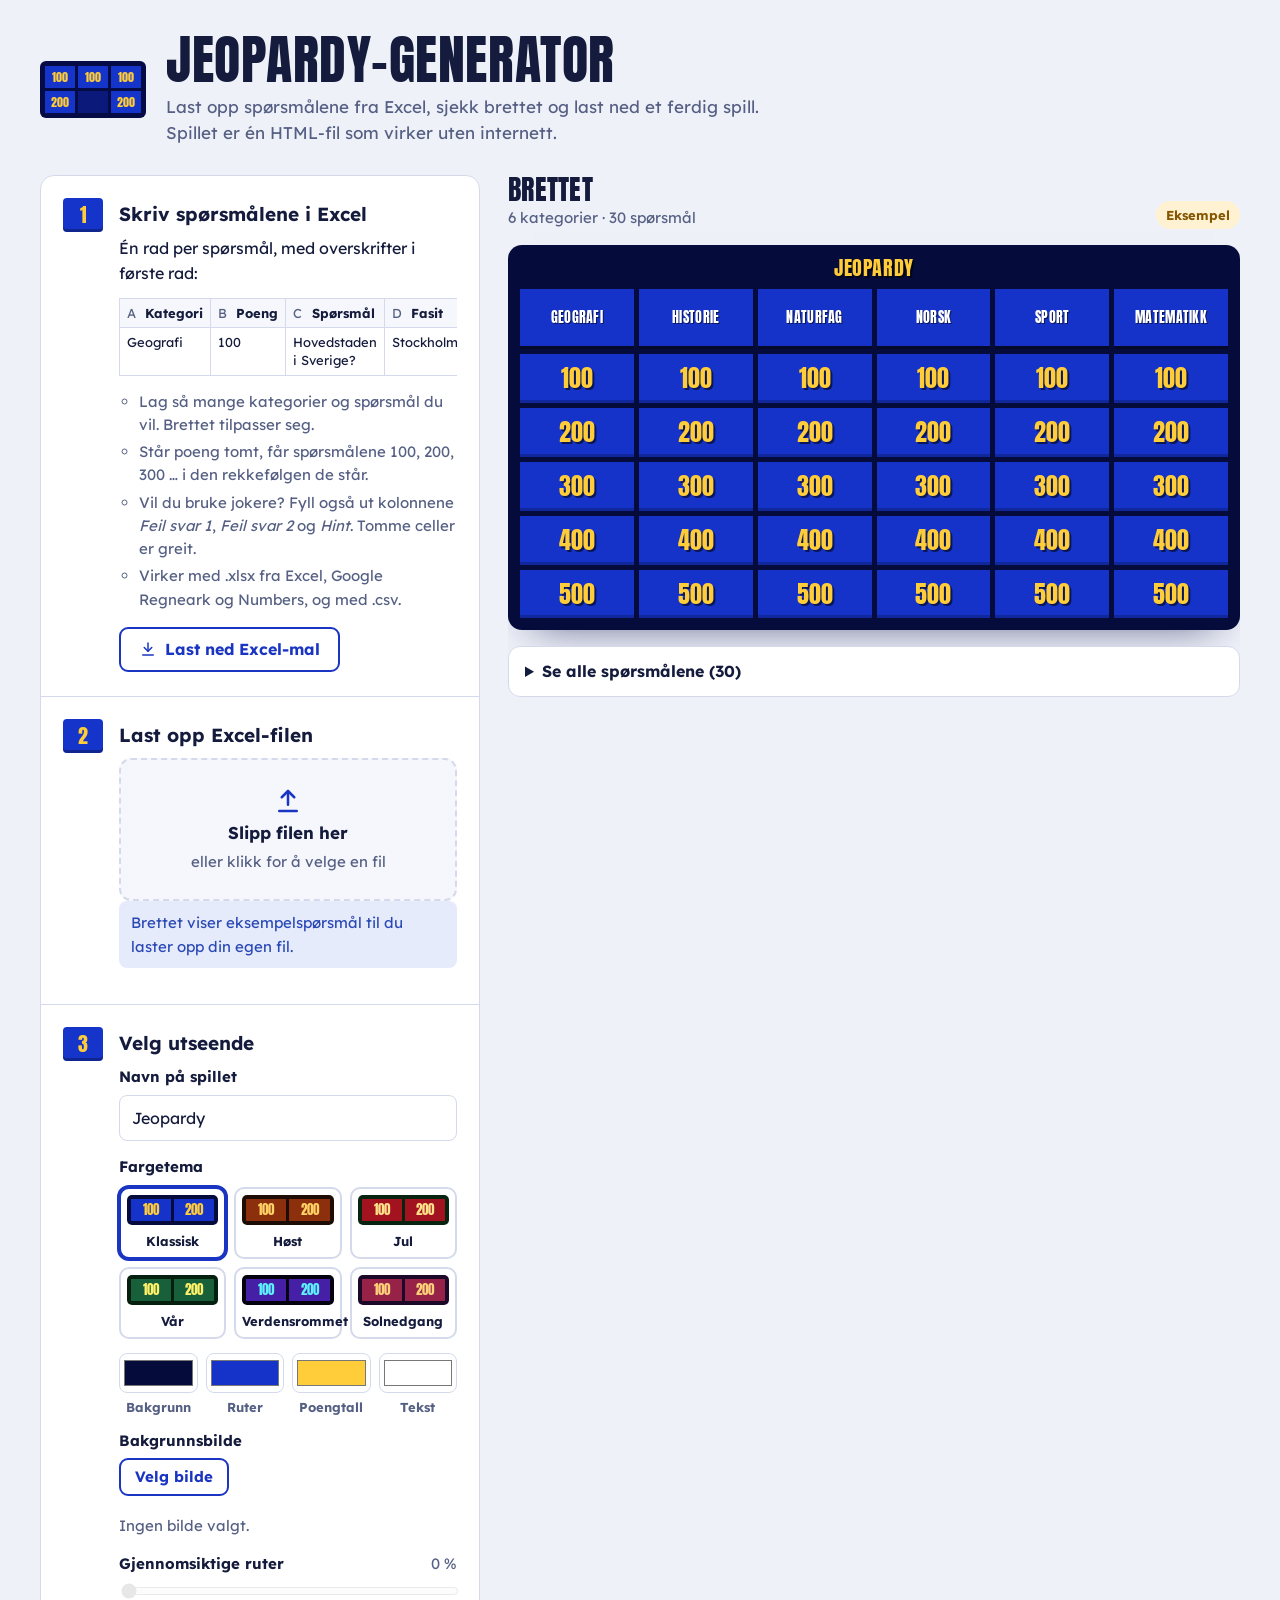
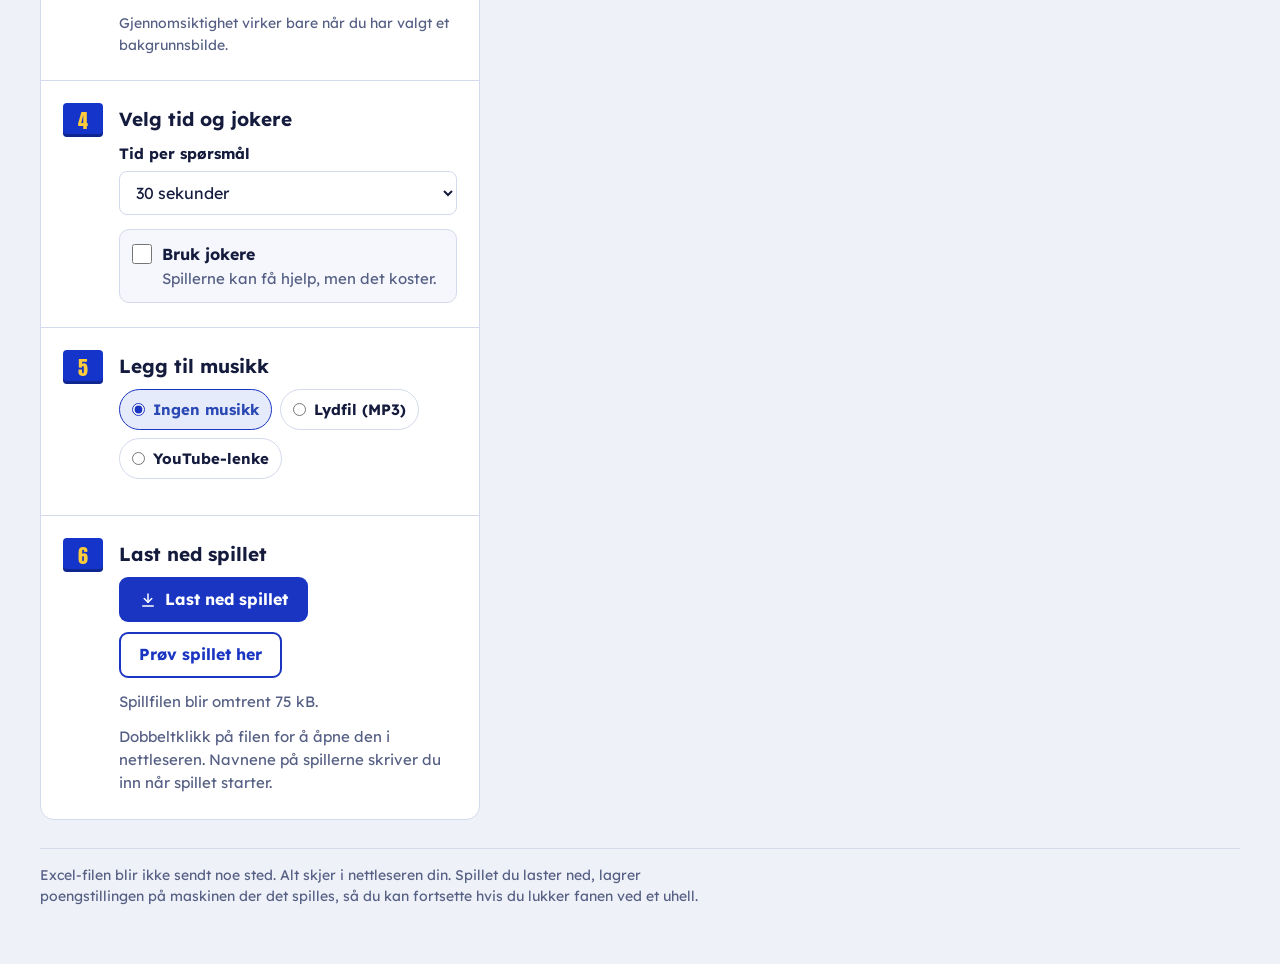
==== commit d8f8a4d6: "Utvid Jeopardy-generatoren med fargetema, bakgrunnsbilde, jokere og musikk - Seks fargetemaer og egn" ====
--- a/jeopardy-generator.html
+++ b/jeopardy-generator.html
@@ -255,9 +255,160 @@
   color: var(--tekst);
 }
 .hjelp { color: var(--dempet); font-size: 15px; margin: 12px 0 0 !important; }
+.liten-tekst { font-size: 14px; margin-top: 6px !important; }
+.felt-etikett { font-weight: 700; font-size: 15px; }
+.gruppe { border: 0; margin: 0 0 14px; padding: 0; min-width: 0; }
+.gruppe legend { font-weight: 700; font-size: 15px; padding: 0; margin-bottom: 8px; }
+
+.temaer { display: grid; grid-template-columns: repeat(auto-fill, minmax(92px, 1fr)); gap: 8px; }
+.tema-knapp {
+  display: flex;
+  flex-direction: column;
+  align-items: stretch;
+  gap: 6px;
+  padding: 6px;
+  border: 2px solid var(--linje);
+  border-radius: 10px;
+  background: var(--flate);
+  color: var(--tekst);
+  font: inherit;
+  font-size: 13px;
+  font-weight: 700;
+  cursor: pointer;
+  text-align: center;
+}
+.tema-knapp:hover { border-color: var(--aksent); }
+.tema-knapp[aria-pressed="true"] { border-color: var(--aksent); box-shadow: 0 0 0 2px var(--aksent); }
+.tema-prove {
+  display: grid;
+  grid-template-columns: 1fr 1fr;
+  gap: 3px;
+  padding: 4px;
+  border-radius: 5px;
+}
+.tema-prove span {
+  display: grid;
+  place-items: center;
+  height: 22px;
+  font-family: var(--font-display);
+  font-size: 13px;
+  font-weight: 400;
+  line-height: 1;
+}
+
+.farger { display: grid; grid-template-columns: repeat(4, minmax(0, 1fr)); gap: 8px; margin-bottom: 12px; }
+@media (max-width: 480px) { .farger { grid-template-columns: repeat(2, minmax(0, 1fr)); } }
+.farge {
+  display: flex;
+  flex-direction: column;
+  align-items: center;
+  gap: 4px;
+  font-size: 13px;
+  font-weight: 700;
+  color: var(--dempet);
+  cursor: pointer;
+}
+.farge input[type="color"] {
+  width: 100%;
+  height: 40px;
+  padding: 2px;
+  border: 1px solid var(--linje);
+  border-radius: 8px;
+  background: var(--flate);
+  cursor: pointer;
+}
+
+.knapp.liten { padding: 8px 14px; font-size: 15px; }
+.knapp.tekstknapp { background: transparent; color: var(--feil); border-color: transparent; padding-inline: 6px; }
+.knapp.tekstknapp:hover { text-decoration: underline; }
+.filknapp { position: relative; overflow: hidden; }
+.filknapp input { position: absolute; width: 1px; height: 1px; opacity: 0; pointer-events: none; }
+.filknapp:focus-within { outline: 3px solid var(--fokus); outline-offset: 2px; }
+
+.glider label { display: flex; justify-content: space-between; gap: 8px; }
+.glider output { font-weight: 400; color: var(--dempet); font-variant-numeric: tabular-nums; }
+.glider input[type="range"] { width: 100%; accent-color: var(--aksent); padding: 0; border: 0; }
+
+.bryter {
+  display: flex;
+  align-items: flex-start;
+  gap: 10px;
+  padding: 12px;
+  border: 1px solid var(--linje);
+  border-radius: 10px;
+  background: var(--flate-2);
+  cursor: pointer;
+}
+.bryter input { width: 20px; height: 20px; margin: 2px 0 0; accent-color: var(--aksent); flex: none; }
+.bryter span { display: flex; flex-direction: column; font-size: 15px; color: var(--dempet); }
+.bryter strong { color: var(--tekst); font-size: 16px; }
+.joker-oppsett { margin-top: 16px; }
+.avkryss { display: grid; gap: 6px; }
+.avkryss label {
+  display: flex;
+  align-items: flex-start;
+  gap: 10px;
+  padding: 8px 10px;
+  border: 1px solid var(--linje);
+  border-radius: 8px;
+  cursor: pointer;
+}
+.avkryss input { width: 18px; height: 18px; margin: 2px 0 0; accent-color: var(--aksent); flex: none; }
+.avkryss span { display: flex; flex-direction: column; font-size: 15px; }
+.avkryss em { font-style: normal; font-size: 14px; color: var(--dempet); }
+.avkryss label.uten-data { opacity: .55; cursor: not-allowed; }
+.regelkort {
+  margin: 4px 0 0;
+  padding: 10px 12px;
+  border-left: 4px solid var(--brett-tall);
+  border-radius: 6px;
+  background: var(--flate-2);
+  font-size: 15px;
+}
+
+.valg-rad { display: flex; flex-wrap: wrap; gap: 8px; margin-bottom: 12px; }
+.valg-rad label {
+  display: inline-flex;
+  align-items: center;
+  gap: 8px;
+  padding: 8px 12px;
+  border: 1px solid var(--linje);
+  border-radius: 999px;
+  font-size: 15px;
+  font-weight: 700;
+  cursor: pointer;
+}
+.valg-rad label:has(input:checked) { border-color: var(--aksent); background: var(--info-bg); color: var(--info); }
+.valg-rad input { accent-color: var(--aksent); margin: 0; }
+.musikk-del { margin-bottom: 12px; }
+.advarsler { list-style: none; margin: 0 0 12px; padding: 0; display: grid; gap: 6px; }
+.advarsler:empty { display: none; }
+.advarsler li {
+  display: grid;
+  grid-template-columns: auto minmax(0, 1fr);
+  gap: 8px;
+  align-items: baseline;
+  padding: 8px 10px;
+  border-radius: 8px;
+  background: var(--flate-2);
+  font-size: 14px;
+}
+.advarsler .knapp { grid-column: 2; justify-self: start; margin-top: 4px; }
+.advarsler li[data-niva="feil"] .merke { background: var(--feil-bg); color: var(--feil); }
+.advarsler li[data-niva="varsel"] .merke { background: var(--varsel-bg); color: var(--varsel); }
+.advarsler li[data-niva="info"] .merke { background: var(--info-bg); color: var(--info); }
+.bildevalg { margin-bottom: 4px; }
+.enkel-avkryss { display: flex; align-items: center; gap: 8px; font-size: 15px; margin-bottom: 14px; cursor: pointer; }
+.enkel-avkryss input { width: 18px; height: 18px; margin: 0; accent-color: var(--aksent); }
+.glider input[type="range"]:disabled { opacity: .45; }
+#nedlasting-advarsel ul { margin: 6px 0 0; padding-left: 18px; }
+.musikk-del audio { width: 100%; margin-top: 10px; }
 
 /* ---------- Studioskjerm ---------- */
 .skjerm { display: flex; flex-direction: column; gap: 16px; min-width: 0; }
+@media (min-width: 921px) {
+  .skjerm { position: sticky; top: 16px; max-height: calc(100vh - 32px); overflow: auto; padding-bottom: 4px; }
+}
 .skjerm-topp { display: flex; justify-content: space-between; align-items: flex-end; gap: 12px; flex-wrap: wrap; }
 .skjerm-topp h2 {
   font-family: var(--font-display);
@@ -284,7 +435,15 @@
 .kilde[data-type="fil"] { background: var(--ok-bg); color: var(--ok); }
 
 .brett-ramme {
-  background: var(--brett-kant);
+  --pv-bg: var(--brett-kant);
+  --pv-rute: var(--brett-rute);
+  --pv-rute-a: var(--brett-rute);
+  --pv-kant: rgba(0, 0, 0, .35);
+  --pv-tall: var(--brett-tall);
+  --pv-tekst: var(--brett-tekst);
+  background-color: var(--pv-bg);
+  background-size: cover;
+  background-position: center;
   border-radius: 14px;
   padding: 12px;
   box-shadow: 0 20px 40px -26px rgba(5, 12, 69, .7);
@@ -293,7 +452,7 @@
 .brett-navn {
   font-family: var(--font-display);
   text-transform: uppercase;
-  color: var(--brett-tall);
+  color: var(--pv-tall);
   font-size: 20px;
   letter-spacing: .03em;
   line-height: 1.1;
@@ -308,9 +467,9 @@
   place-items: center;
   min-height: 60px;
   padding: 8px 6px;
-  background: var(--brett-rute);
-  border-bottom: 3px solid var(--brett-kant);
-  color: var(--brett-tekst);
+  background: var(--pv-kat-a, var(--pv-rute-a));
+  border-bottom: 3px solid var(--pv-kant);
+  color: var(--pv-tekst);
   font-family: var(--font-display);
   text-transform: uppercase;
   font-size: 14px;
@@ -322,8 +481,8 @@
 }
 .mb-rute {
   padding: 10px 4px;
-  background: var(--brett-rute);
-  color: var(--brett-tall);
+  background: var(--pv-rute-a);
+  color: var(--pv-tall);
   font-family: var(--font-display);
   font-size: 24px;
   line-height: 1.2;
@@ -333,7 +492,7 @@
   box-shadow: inset 0 -3px 0 rgba(0, 0, 0, .22);
 }
 .mb-rute.tom { background: transparent; box-shadow: none; outline: 1px dashed rgba(255, 255, 255, .14); outline-offset: -1px; }
-.tomt-brett { color: #c9d1ff; margin: 24px 8px; text-align: center; }
+.tomt-brett { color: var(--pv-tekst); margin: 24px 8px; text-align: center; }
 
 .merknader { display: grid; gap: 8px; }
 .merknader:empty { display: none; }
@@ -434,6 +593,7 @@
           <ul class="tips">
             <li>Lag så mange kategorier og spørsmål du vil. Brettet tilpasser seg.</li>
             <li>Står poeng tomt, får spørsmålene 100, 200, 300 … i den rekkefølgen de står.</li>
+            <li>Vil du bruke jokere? Fyll også ut kolonnene <em>Feil svar 1</em>, <em>Feil svar 2</em> og <em>Hint</em>. Tomme celler er greit.</li>
             <li>Virker med .xlsx fra Excel, Google Regneark og Numbers, og med .csv.</li>
           </ul>
           <button type="button" class="knapp sekundar" id="last-ned-mal">
@@ -461,11 +621,56 @@
       <li class="trinn">
         <span class="trinn-nr" aria-hidden="true">3</span>
         <div class="trinn-innhold">
-          <h2>Velg innstillinger</h2>
+          <h2>Velg utseende</h2>
           <div class="felt">
             <label for="tittel">Navn på spillet</label>
             <input type="text" id="tittel" maxlength="80" value="Jeopardy" autocomplete="off">
           </div>
+          <fieldset class="gruppe">
+            <legend>Fargetema</legend>
+            <div class="temaer" id="temaer"></div>
+          </fieldset>
+          <div class="farger">
+            <label class="farge"><input type="color" id="farge-bakgrunn" value="#050b3a"><span>Bakgrunn</span></label>
+            <label class="farge"><input type="color" id="farge-rute" value="#1533c8"><span>Ruter</span></label>
+            <label class="farge"><input type="color" id="farge-tall" value="#ffcc3a"><span>Poengtall</span></label>
+            <label class="farge"><input type="color" id="farge-tekst" value="#ffffff"><span>Tekst</span></label>
+          </div>
+          <ul class="advarsler" id="tema-advarsler" aria-live="polite"></ul>
+          <div class="felt">
+            <span class="felt-etikett" id="bilde-etikett">Bakgrunnsbilde</span>
+            <div class="knapperad">
+              <label class="knapp sekundar liten filknapp" for="bilde">Velg bilde<input type="file" id="bilde" accept="image/*" aria-labelledby="bilde-etikett"></label>
+              <button type="button" class="knapp tekstknapp liten" id="fjern-bilde" hidden>Fjern bildet</button>
+            </div>
+            <p class="hjelp" id="bilde-status">Ingen bilde valgt.</p>
+          </div>
+          <div class="bildevalg" id="bildevalg" hidden>
+            <div class="felt">
+              <label for="bilde-tilpasning">Bildet skal</label>
+              <select id="bilde-tilpasning">
+                <option value="fyll" selected>Fylle hele skjermen</option>
+                <option value="hele">Vises helt, med fargekanter</option>
+              </select>
+            </div>
+            <div class="felt glider">
+              <label for="demping">Demp bildet <output id="demping-verdi" for="demping">60 %</output></label>
+              <input type="range" id="demping" min="30" max="85" step="5" value="60">
+            </div>
+            <label class="enkel-avkryss"><input type="checkbox" id="myk-bakgrunn"> Myk bakgrunn (gjør bildet litt uskarpt)</label>
+          </div>
+          <div class="felt glider">
+            <label for="gjennomsiktighet">Gjennomsiktige ruter <output id="gjennomsiktighet-verdi" for="gjennomsiktighet">0 %</output></label>
+            <input type="range" id="gjennomsiktighet" min="0" max="90" step="5" value="0" disabled>
+            <p class="hjelp liten-tekst" id="gjennomsiktighet-hjelp">Gjennomsiktighet virker bare når du har valgt et bakgrunnsbilde.</p>
+          </div>
+        </div>
+      </li>
+
+      <li class="trinn">
+        <span class="trinn-nr" aria-hidden="true">4</span>
+        <div class="trinn-innhold">
+          <h2>Velg tid og jokere</h2>
           <div class="felt">
             <label for="tid">Tid per spørsmål</label>
             <select id="tid">
@@ -478,11 +683,93 @@
               <option value="0">Ingen nedtelling</option>
             </select>
           </div>
+          <label class="bryter">
+            <input type="checkbox" id="bruk-jokere">
+            <span><strong>Bruk jokere</strong> Spillerne kan få hjelp, men det koster.</span>
+          </label>
+          <div class="joker-oppsett" id="joker-oppsett" hidden>
+            <fieldset class="gruppe">
+              <legend>Hvilke jokere?</legend>
+              <div class="avkryss" id="joker-valg">
+                <label><input type="checkbox" value="5050" checked><span><strong>50/50</strong> <em id="dekning-5050"></em></span></label>
+                <label><input type="checkbox" value="hint" checked><span><strong>Hint</strong> <em id="dekning-hint"></em></span></label>
+                <label><input type="checkbox" value="venn" checked><span><strong>Spør en venn</strong> <em id="dekning-venn">Virker på alle spørsmål. Tiden starter på nytt.</em></span></label>
+                <label><input type="checkbox" value="tid"><span><strong>Ekstra tid</strong> <em id="dekning-tid"></em></span></label>
+              </div>
+            </fieldset>
+            <div class="felt">
+              <label for="joker-kostnad">Hva koster en joker?</label>
+              <select id="joker-kostnad">
+                <option value="halv" selected>Halv verdi (anbefalt)</option>
+                <option value="halvgevinst">Halv gevinst, full straff</option>
+                <option value="fast">Fast pris</option>
+                <option value="gratis">Gratis</option>
+              </select>
+              <p class="hjelp liten-tekst" id="joker-kostnad-forklaring"></p>
+            </div>
+            <div class="felt" id="joker-trekk-felt" hidden>
+              <label for="joker-trekk">Pris i poeng</label>
+              <input type="number" id="joker-trekk" min="0" max="10000" step="50" value="100">
+            </div>
+            <div class="felt">
+              <label for="joker-antall">Hvor mange jokere får hver spiller?</label>
+              <select id="joker-antall">
+                <option value="1" selected>1 av hver (anbefalt)</option>
+                <option value="2">2 av hver</option>
+                <option value="total">1 joker totalt, spilleren velger hvilken</option>
+              </select>
+              <p class="hjelp liten-tekst">Har du mer enn 6 spillere, passer «1 joker totalt» best.</p>
+            </div>
+            <p class="regelkort" id="joker-regel"></p>
+          </div>
         </div>
       </li>
 
       <li class="trinn">
-        <span class="trinn-nr" aria-hidden="true">4</span>
+        <span class="trinn-nr" aria-hidden="true">5</span>
+        <div class="trinn-innhold">
+          <h2>Legg til musikk</h2>
+          <div class="valg-rad" role="radiogroup" aria-label="Musikk">
+            <label><input type="radio" name="musikk" value="ingen" checked><span>Ingen musikk</span></label>
+            <label><input type="radio" name="musikk" value="fil"><span>Lydfil (MP3)</span></label>
+            <label><input type="radio" name="musikk" value="youtube"><span>YouTube-lenke</span></label>
+          </div>
+          <div class="musikk-del" id="musikk-fil-del" hidden>
+            <div class="knapperad">
+              <label class="knapp sekundar liten filknapp" for="musikkfil">Velg lydfil<input type="file" id="musikkfil" accept="audio/mpeg,audio/mp3,audio/mp4,audio/x-m4a,audio/aac,audio/ogg,audio/wav,audio/webm,.mp3,.m4a,.ogg,.wav"></label>
+              <button type="button" class="knapp tekstknapp liten" id="fjern-musikk" hidden>Fjern lydfilen</button>
+            </div>
+            <p class="hjelp" id="musikk-status">Musikken legges inn i spillfilen og virker uten nett. Hold filen under 10 MB.</p>
+            <audio id="musikk-forhor" controls hidden></audio>
+          </div>
+          <div class="musikk-del" id="musikk-yt-del" hidden>
+            <div class="felt">
+              <label for="yt-lenke">Lenke til YouTube-videoen</label>
+              <input type="url" id="yt-lenke" placeholder="https://www.youtube.com/watch?v=…" autocomplete="off">
+            </div>
+            <p class="status" id="yt-status" role="status" aria-live="polite"></p>
+            <p class="hjelp">YouTube kan ikke spille inne i en fil som åpnes fra PC-en. Spillet får derfor en knapp som åpner musikken i et eget vindu ved siden av, og det kan komme reklame. Vil du være sikker på at musikken virker, velg en lydfil.</p>
+          </div>
+          <div class="musikk-del" id="musikk-valg" hidden>
+            <div class="felt">
+              <label for="musikk-modus">Når skal musikken spille?</label>
+              <select id="musikk-modus">
+                <option value="alltid" selected>Hele tiden</option>
+                <option value="brett">Bare på brettet</option>
+                <option value="nedtelling">Bare under nedtellingen</option>
+              </select>
+              <p class="hjelp liten-tekst" id="musikk-modus-forklaring"></p>
+            </div>
+            <div class="felt glider">
+              <label for="musikk-volum">Volum <output id="musikk-volum-verdi" for="musikk-volum">40 %</output></label>
+              <input type="range" id="musikk-volum" min="5" max="100" step="5" value="40">
+            </div>
+          </div>
+        </div>
+      </li>
+
+      <li class="trinn">
+        <span class="trinn-nr" aria-hidden="true">6</span>
         <div class="trinn-innhold">
           <h2>Last ned spillet</h2>
           <div class="knapperad">
@@ -492,6 +779,8 @@
             </button>
             <button type="button" class="knapp sekundar" id="prov-spill">Prøv spillet her</button>
           </div>
+          <div class="status" id="nedlasting-advarsel" data-niva="feil" hidden></div>
+          <p class="hjelp" id="filstorrelse"></p>
           <p class="hjelp">Dobbeltklikk på filen for å åpne den i nettleseren. Navnene på spillerne skriver du inn når spillet starter.</p>
           <p class="status" id="nedlasting-status" role="status" aria-live="polite"></p>
         </div>
@@ -539,17 +828,30 @@
 <!-- ===================== MAL FOR DET FERDIGE SPILLET ===================== -->
 <template id="spillmal-stil">
 <style>
+/* Standardverdiene er temaet «Klassisk». Spillet overstyrer dem fra spilldataene ved oppstart. */
 :root {
   --natt: #050b3a;
+  --natt-lys: #10279d;
+  --kant: #040829;
   --rute: #1533c8;
-  --rute-hover: #2045ea;
-  --rute-brukt: #0a166c;
-  --kant: #040a33;
+  --rute-a: rgba(21, 51, 200, 1);
+  --rute-hover-a: rgba(49, 75, 207, 1);
+  --rute-brukt-a: rgba(9, 21, 84, 1);
+  --kat-a: rgba(21, 51, 200, 1);
+  --panel-a: linear-gradient(#1533c8, #0e2182);
+  --sp-bg: radial-gradient(130% 90% at 50% 30%, #1533c8 0%, #0e2182 58%, #08134c 100%);
+  --joker-bg: #3a4fb0;
+  --rute-ramme: rgba(0, 0, 0, .22);
+  --topp-bg: transparent;
+  --panel-bg: transparent;
+  --tallskygge: 3px 3px 0 rgba(1, 3, 15, .6);
+  --tekstskygge: 2px 2px 0 rgba(1, 3, 15, .6);
   --gull: #ffcc3a;
+  --gull-tekst: #1e1807;
   --hvit: #ffffff;
-  --svak: #bcc6ff;
+  --svak: #bdc6f0;
   --riktig: #2fd27a;
-  --feil: #ff5a6a;
+  --feil: #ff9ca6;
   --font-tall: "Anton", Impact, "Haettenschweiler", "Arial Narrow Bold", "Arial Narrow", sans-serif;
   --font-ledetekst: "Libre Baskerville", Georgia, "Times New Roman", serif;
   --font-ui: "Lexend", "Segoe UI", system-ui, -apple-system, Roboto, Arial, sans-serif;
@@ -569,12 +871,24 @@
 button { font: inherit; color: inherit; cursor: pointer; }
 :focus-visible { outline: 3px solid var(--gull); outline-offset: 3px; }
 
+#bakgrunn {
+  position: fixed;
+  inset: 0;
+  z-index: 0;
+  background: radial-gradient(120% 85% at 50% 0%, var(--natt-lys) 0%, var(--natt) 72%);
+  background-color: var(--natt);
+  background-position: center;
+  background-repeat: no-repeat;
+}
+#bakgrunn.myk { inset: -12px; filter: blur(3px); }
+#demp { position: fixed; inset: 0; z-index: 0; pointer-events: none; }
+.skjerm.bak-sporsmal { visibility: hidden; }
 .skjerm {
   position: fixed;
   inset: 0;
+  z-index: 1;
   display: flex;
   flex-direction: column;
-  background: radial-gradient(120% 85% at 50% 0%, #11249c 0%, var(--natt) 72%);
 }
 .overtittel {
   margin: 0;
@@ -591,15 +905,15 @@
   padding: 12px 22px;
   border-radius: 10px;
   border: 2px solid rgba(255, 255, 255, .35);
-  background: rgba(255, 255, 255, .08);
+  background: rgba(0, 0, 0, .25);
   color: var(--hvit);
   font-weight: 700;
   font-size: 18px;
   line-height: 1.2;
 }
-.knapp:hover:not(:disabled) { background: rgba(255, 255, 255, .16); }
-.knapp.gull { background: var(--gull); border-color: var(--gull); color: #1e1500; }
-.knapp.gull:hover:not(:disabled) { background: #ffd966; }
+.knapp:hover:not(:disabled) { background: rgba(255, 255, 255, .14); }
+.knapp.gull { background: var(--gull); border-color: var(--gull); color: var(--gull-tekst); }
+.knapp.gull:hover:not(:disabled) { filter: brightness(1.08); background: var(--gull); }
 .knapp.stor { font-size: 22px; padding: 14px 34px; }
 .knapp:disabled { opacity: .4; cursor: not-allowed; }
 .knapperad { display: flex; flex-wrap: wrap; gap: 10px; }
@@ -607,6 +921,7 @@
 /* ---------- Oppsett ---------- */
 .oppsett { overflow: auto; align-items: center; padding: clamp(28px, 7vh, 80px) 16px 40px; }
 .oppsett-innhold { width: min(760px, 100%); display: flex; flex-direction: column; gap: 22px; }
+.med-bilde .oppsett-innhold, .med-bilde .resultat-innhold { padding: clamp(18px, 3vw, 32px); border-radius: 16px; background: var(--panel-bg); }
 #spilltittel {
   margin: 0;
   font-family: var(--font-tall);
@@ -616,11 +931,20 @@
   line-height: .98;
   letter-spacing: .01em;
   color: var(--gull);
-  text-shadow: 4px 4px 0 rgba(0, 0, 0, .55);
+  text-shadow: var(--tallskygge);
   text-wrap: balance;
   overflow-wrap: anywhere;
 }
 .spillinfo { margin: -10px 0 0; color: var(--svak); font-size: 18px; }
+.regler {
+  margin: 0;
+  padding: 12px 16px;
+  border-radius: 10px;
+  background: rgba(0, 0, 0, .3);
+  border-left: 4px solid var(--gull);
+  font-size: 17px;
+}
+.regler strong { color: var(--gull); }
 .fortsett {
   display: flex;
   flex-direction: column;
@@ -628,7 +952,7 @@
   padding: 16px 18px;
   border: 2px solid var(--gull);
   border-radius: 12px;
-  background: rgba(255, 204, 58, .1);
+  background: rgba(0, 0, 0, .35);
 }
 .fortsett p { margin: 0; }
 .legg-til label { display: block; font-weight: 700; font-size: 24px; margin-bottom: 10px; }
@@ -641,10 +965,10 @@
   padding: 12px 14px;
   border-radius: 10px;
   border: 2px solid rgba(255, 255, 255, .3);
-  background: rgba(0, 0, 0, .3);
+  background: rgba(0, 0, 0, .35);
   color: var(--hvit);
 }
-.legg-til input::placeholder { color: #8f9bd8; }
+.legg-til input::placeholder { color: var(--svak); opacity: .8; }
 .hint { margin: 8px 0 0; color: var(--svak); font-size: 15px; }
 .spillerliste { list-style: none; margin: 0; padding: 0; display: flex; flex-wrap: wrap; gap: 10px; }
 .spillerliste:empty::before { content: "Ingen spillere ennå."; color: var(--svak); }
@@ -682,6 +1006,7 @@
   gap: 8px 16px;
   flex-wrap: wrap;
   padding: 10px clamp(8px, 1.2vw, 16px);
+  background: var(--topp-bg);
 }
 .toppfelt-tittel {
   margin: 0;
@@ -693,7 +1018,7 @@
   font-size: clamp(20px, 2.4vw, 34px);
   line-height: 1.1;
   color: var(--gull);
-  text-shadow: 2px 2px 0 rgba(0, 0, 0, .55);
+  text-shadow: var(--tallskygge);
 }
 .verktoy { display: flex; align-items: center; gap: 8px; flex-wrap: wrap; }
 .fremdrift { color: var(--svak); font-size: 15px; margin-right: 6px; font-variant-numeric: tabular-nums; }
@@ -701,9 +1026,11 @@
   padding: 6px 14px;
   border-radius: 999px;
   border: 1px solid rgba(255, 255, 255, .25);
-  background: rgba(255, 255, 255, .08);
+  background: rgba(0, 0, 0, .28);
   font-size: 15px;
   white-space: nowrap;
+  text-decoration: none;
+  color: var(--hvit);
 }
 .verktoy-knapp:hover:not(:disabled) { background: rgba(255, 255, 255, .18); }
 .verktoy-knapp:disabled { opacity: .35; cursor: default; }
@@ -720,9 +1047,9 @@
   display: grid;
   place-items: center;
   padding: 4px 8px;
-  background: var(--rute);
+  background: var(--kat-a);
   border-bottom: 5px solid var(--kant);
-  box-shadow: inset 0 0 0 2px rgba(0, 0, 0, .22);
+  box-shadow: inset 0 0 0 2px var(--rute-ramme);
   text-align: center;
   overflow: hidden;
 }
@@ -735,7 +1062,7 @@
   letter-spacing: .02em;
   overflow-wrap: anywhere;
   hyphens: auto;
-  text-shadow: 2px 2px 0 rgba(0, 0, 0, .6);
+  text-shadow: var(--tekstskygge);
 }
 .kat.lang span { font-size: min(10cqi, 23cqh); }
 .rute {
@@ -746,9 +1073,9 @@
   border: 0;
   display: grid;
   place-items: center;
-  background: var(--rute);
+  background: var(--rute-a);
   color: var(--gull);
-  box-shadow: inset 0 0 0 2px rgba(0, 0, 0, .22), inset 0 -6px 0 rgba(0, 0, 0, .18);
+  box-shadow: inset 0 0 0 2px var(--rute-ramme), inset 0 -6px 0 rgba(0, 0, 0, .18);
   transition: background-color .15s, transform .15s;
 }
 .rute span {
@@ -757,13 +1084,13 @@
   font-size: min(54cqh, 30cqi);
   line-height: 1;
   letter-spacing: .01em;
-  text-shadow: 3px 3px 0 rgba(0, 0, 0, .65);
+  text-shadow: var(--tallskygge);
 }
 .rute.smal span { font-size: min(48cqh, 22cqi); }
-.rute:hover:not(:disabled) { background: var(--rute-hover); }
+.rute:hover:not(:disabled) { background: var(--rute-hover-a); }
 .rute:active:not(:disabled) { transform: scale(.97); }
-.rute:disabled { background: var(--rute-brukt); cursor: default; box-shadow: inset 0 0 0 2px rgba(0, 0, 0, .3); }
-.rute.tom { background: transparent; box-shadow: none; outline: 1px dashed rgba(255, 255, 255, .08); outline-offset: -1px; }
+.rute:disabled { background: var(--rute-brukt-a); cursor: default; box-shadow: inset 0 0 0 2px var(--rute-ramme); }
+.rute.tom { background: transparent; box-shadow: none; outline: 1px dashed rgba(255, 255, 255, .1); outline-offset: -1px; }
 
 .poengtavle {
   display: flex;
@@ -790,8 +1117,8 @@
   min-width: 120px;
   padding: 4px 14px 8px;
   border-radius: 8px;
-  background: linear-gradient(#1533c8, #0c2196);
-  border: 2px solid rgba(255, 255, 255, .14);
+  background: var(--panel-a);
+  border: 2px solid var(--rute-ramme);
 }
 .pb-poeng {
   font-family: var(--font-tall);
@@ -807,6 +1134,19 @@
   font-weight: 700;
   font-size: clamp(14px, 1.25vw, 20px);
 }
+.pb-jokere { display: flex; gap: 4px; margin-top: 4px; flex-wrap: wrap; justify-content: center; }
+.pb-joker {
+  font-size: 11px;
+  font-weight: 700;
+  line-height: 1;
+  padding: 3px 6px;
+  border-radius: 999px;
+  background: var(--joker-bg);
+  border: 1px solid var(--gull);
+  color: var(--hvit);
+  white-space: nowrap;
+}
+.pb-joker.brukt { opacity: .4; text-decoration: line-through; }
 .poeng-brikke.leder { border-color: var(--gull); box-shadow: 0 0 22px rgba(255, 204, 58, .3); }
 .poeng-brikke.leder .pb-poeng { color: var(--gull); }
 .poeng-brikke.minus .pb-poeng { color: var(--feil); }
@@ -826,9 +1166,17 @@
   flex-direction: column;
   padding: clamp(14px, 2.2vw, 30px) clamp(16px, 4vw, 64px);
   overflow: auto;
-  background: radial-gradient(130% 90% at 50% 30%, #1b3de2 0%, #0c1c8c 58%, #071062 100%);
+  background: var(--natt);
   outline: none;
 }
+.sporsmal::before {
+  content: "";
+  position: fixed;
+  inset: 0;
+  z-index: -1;
+  background: var(--sp-bg);
+}
+.sporsmal.med-bilde { background: transparent; }
 .sp-innhold { flex: 1; display: flex; flex-direction: column; min-height: 0; animation: inn .3s .18s both; }
 @keyframes inn { from { opacity: 0; } to { opacity: 1; } }
 .sp-topp {
@@ -862,13 +1210,76 @@
   line-height: 1.25;
   text-wrap: balance;
   overflow-wrap: anywhere;
-  text-shadow: 3px 3px 0 rgba(0, 0, 0, .55);
+  text-shadow: var(--tekstskygge);
 }
 .sp-tekst.lang { max-width: 34ch; font-size: clamp(22px, 3.3vw, 56px); }
 .sp-tekst.svaert-lang { max-width: 46ch; font-size: clamp(19px, 2.5vw, 42px); }
-.med-fasit .sp-tekst { font-size: clamp(22px, 3.3vw, 56px); }
-.med-fasit .sp-tekst.lang { font-size: clamp(20px, 2.6vw, 44px); }
-.med-fasit .sp-tekst.svaert-lang { font-size: clamp(17px, 2vw, 34px); }
+.med-fasit .sp-tekst, .med-joker .sp-tekst { font-size: clamp(22px, 3.3vw, 56px); }
+.med-fasit .sp-tekst.lang, .med-joker .sp-tekst.lang { font-size: clamp(20px, 2.6vw, 44px); }
+.med-fasit .sp-tekst.svaert-lang, .med-joker .sp-tekst.svaert-lang { font-size: clamp(17px, 2vw, 34px); }
+
+.joker-visning { display: flex; flex-direction: column; align-items: center; gap: 12px; width: min(1000px, 100%); }
+.joker-visning:empty { display: none; }
+.alternativer { display: flex; flex-wrap: wrap; justify-content: center; gap: clamp(10px, 2vw, 28px); }
+.alternativ {
+  min-width: min(320px, 80vw);
+  padding: 12px 26px;
+  border-radius: 999px;
+  border: 3px solid var(--gull);
+  background: rgba(0, 0, 0, .35);
+  font-family: var(--font-ledetekst);
+  font-weight: 700;
+  font-size: clamp(20px, 2.6vw, 42px);
+  line-height: 1.2;
+  animation: inn .35s both;
+}
+.alternativ-merke {
+  display: inline-block;
+  margin-right: .5em;
+  font-family: var(--font-tall);
+  font-weight: 400;
+  color: var(--gull);
+}
+.joker-melding {
+  margin: 0;
+  max-width: 46ch;
+  padding: 10px 18px;
+  border-radius: 12px;
+  background: rgba(0, 0, 0, .35);
+  border-left: 4px solid var(--gull);
+  font-size: clamp(17px, 1.7vw, 26px);
+  text-align: left;
+  animation: inn .35s both;
+}
+.joker-melding strong { color: var(--gull); }
+.joker-banner {
+  display: flex;
+  align-items: center;
+  justify-content: center;
+  flex-wrap: wrap;
+  gap: 4px 14px;
+  padding: 8px 18px;
+  border-radius: 999px;
+  background: var(--gull);
+  color: var(--gull-tekst);
+  font-weight: 700;
+  font-size: clamp(15px, 1.4vw, 21px);
+  animation: inn .3s both;
+}
+.joker-banner .lenkeknapp { color: var(--gull-tekst); padding: 2px 4px; font-size: 15px; }
+.alternativ.riktig { border-color: var(--riktig); background: rgba(47, 210, 122, .25); }
+.alternativ.feil { border-color: rgba(255, 255, 255, .25); opacity: .55; text-decoration: line-through; }
+.pg-kort.laast { opacity: .5; }
+.pg-knapp:disabled { cursor: not-allowed; opacity: .5; }
+.laast-tekst { color: var(--svak) !important; font-weight: 400 !important; }
+.joker-etikett {
+  font-family: var(--font-tall);
+  text-transform: uppercase;
+  letter-spacing: .08em;
+  font-size: clamp(13px, 1.1vw, 17px);
+  color: var(--gull);
+}
+
 .sp-fasit {
   display: flex;
   flex-direction: column;
@@ -895,7 +1306,7 @@
   color: var(--gull);
   text-wrap: balance;
   overflow-wrap: anywhere;
-  text-shadow: 3px 3px 0 rgba(0, 0, 0, .55);
+  text-shadow: var(--tallskygge);
 }
 
 .timer {
@@ -939,6 +1350,50 @@
 .timer.lite #timer-tall { color: var(--feil); }
 .timer.ute #timer-ute { animation: blink 1s steps(2, start) 3; }
 @keyframes blink { to { visibility: hidden; } }
+
+.jokerrad {
+  display: flex;
+  align-items: center;
+  justify-content: center;
+  gap: 8px 10px;
+  flex-wrap: wrap;
+  width: min(980px, 100%);
+  margin: 12px auto 0;
+}
+.jokerrad-tittel { font-family: var(--font-tall); text-transform: uppercase; letter-spacing: .08em; color: var(--svak); font-size: 15px; }
+.joker-knapp {
+  padding: 7px 16px;
+  border-radius: 999px;
+  border: 2px solid var(--gull);
+  background: var(--joker-bg);
+  color: var(--hvit);
+  font-weight: 700;
+  font-size: 16px;
+}
+.joker-knapp:hover:not(:disabled) { background: var(--gull); color: var(--gull-tekst); }
+.joker-knapp:disabled { opacity: .35; cursor: not-allowed; border-color: rgba(255, 255, 255, .3); color: var(--svak); }
+.joker-velger {
+  width: min(980px, 100%);
+  margin: 10px auto 0;
+  padding: 12px 14px;
+  border-radius: 12px;
+  background: rgba(0, 0, 0, .4);
+  border: 2px solid var(--gull);
+  display: flex;
+  flex-direction: column;
+  gap: 10px;
+}
+.joker-velger p { margin: 0; font-weight: 700; }
+.joker-velger-spillere { display: flex; flex-wrap: wrap; gap: 8px; }
+.joker-velger-spillere button {
+  padding: 7px 14px;
+  border-radius: 999px;
+  border: 1px solid rgba(255, 255, 255, .35);
+  background: var(--rute);
+  font-weight: 700;
+}
+.joker-velger-spillere button:hover { background: var(--gull); color: var(--gull-tekst); }
+.joker-velger-spillere button small { font-weight: 400; opacity: .8; margin-left: 4px; }
 
 .poenggiving { width: min(1400px, 100%); margin: 0 auto; }
 .poenggiving h2 {
@@ -960,13 +1415,14 @@
   padding: 8px 10px 10px;
   border-radius: 10px;
   border: 2px solid transparent;
-  background: rgba(0, 0, 0, .26);
+  background: rgba(0, 0, 0, .3);
   transition: background-color .15s, border-color .15s;
 }
-.pg-kort.riktig { border-color: var(--riktig); background: rgba(47, 210, 122, .16); }
-.pg-kort.feil { border-color: var(--feil); background: rgba(255, 90, 106, .16); }
+.pg-kort.riktig { border-color: var(--riktig); background: rgba(47, 210, 122, .18); }
+.pg-kort.feil { border-color: var(--feil); background: rgba(255, 90, 106, .18); }
 .pg-info { grid-column: 1 / -1; min-width: 0; display: flex; flex-direction: column; text-align: left; }
 .pg-navn { font-weight: 700; overflow: hidden; text-overflow: ellipsis; white-space: nowrap; }
+.pg-joker { font-size: 13px; color: var(--gull); font-weight: 700; }
 .pg-sum { font-size: 15px; color: var(--svak); font-variant-numeric: tabular-nums; white-space: nowrap; overflow: hidden; text-overflow: ellipsis; }
 .pg-knapp {
   min-width: 0;
@@ -1004,6 +1460,10 @@
   text-underline-offset: 3px;
 }
 .lenkeknapp:hover { color: var(--hvit); }
+
+/* ---------- Musikk ---------- */
+.musikk-oppsett { display: flex; flex-wrap: wrap; align-items: center; gap: 10px 16px; }
+.musikk-oppsett .hint { margin: 0; flex: 1 1 260px; }
 
 /* ---------- Resultat ---------- */
 .resultat { overflow: auto; align-items: center; padding: clamp(28px, 7vh, 72px) 16px 40px; }
@@ -1017,7 +1477,7 @@
   font-size: clamp(38px, 6vw, 84px);
   line-height: 1;
   color: var(--gull);
-  text-shadow: 4px 4px 0 rgba(0, 0, 0, .55);
+  text-shadow: var(--tallskygge);
   text-wrap: balance;
   overflow-wrap: anywhere;
 }
@@ -1029,13 +1489,13 @@
   gap: 12px;
   padding: 10px 18px;
   border-radius: 10px;
-  background: rgba(0, 0, 0, .26);
+  background: rgba(0, 0, 0, .35);
   font-size: 22px;
 }
 .rang-plass { font-family: var(--font-tall); color: var(--svak); }
 .rang-navn { font-weight: 700; overflow: hidden; text-overflow: ellipsis; white-space: nowrap; }
 .rang-poeng { font-family: var(--font-tall); font-variant-numeric: tabular-nums; }
-.rang-1 { font-size: 32px; border: 2px solid var(--gull); background: linear-gradient(90deg, rgba(255, 204, 58, .3), rgba(255, 204, 58, .06)); }
+.rang-1 { font-size: 32px; border: 2px solid var(--gull); background: rgba(0, 0, 0, .45); }
 .rang-1 .rang-plass, .rang-1 .rang-poeng { color: var(--gull); }
 .rang-2, .rang-3 { font-size: 26px; }
 
@@ -1049,7 +1509,7 @@
   padding: 10px 18px;
   border-radius: 10px;
   border: 1px solid var(--gull);
-  background: #0a0f2c;
+  background: var(--kant);
   color: var(--hvit);
   box-shadow: 0 10px 30px rgba(0, 0, 0, .45);
 }
@@ -1066,11 +1526,19 @@
 </template>
 
 <template id="spillmal-kropp">
+<div id="bakgrunn" aria-hidden="true"></div>
+<div id="demp" aria-hidden="true"></div>
+
 <section class="skjerm oppsett" id="oppsett">
   <div class="oppsett-innhold">
     <p class="overtittel">Jeopardy</p>
     <h1 id="spilltittel"></h1>
     <p class="spillinfo" id="spillinfo"></p>
+    <p class="regler" id="regler" hidden></p>
+    <div class="musikk-oppsett" id="musikk-oppsett" hidden>
+      <button type="button" class="knapp" id="musikk-vindu">Åpne musikken i eget vindu</button>
+      <p class="hint" id="musikk-oppsett-tekst"></p>
+    </div>
     <div class="fortsett" id="fortsett" hidden>
       <p id="fortsett-tekst"></p>
       <div class="knapperad">
@@ -1098,7 +1566,9 @@
     <div class="verktoy">
       <span class="fremdrift" id="fremdrift"></span>
       <button type="button" class="verktoy-knapp" id="knapp-spillere">Spillere</button>
-      <button type="button" class="verktoy-knapp" id="knapp-lyd" aria-pressed="true">Lyd: på</button>
+      <button type="button" class="verktoy-knapp" id="knapp-musikk" aria-pressed="true" hidden>Musikk: på</button>
+      <button type="button" class="verktoy-knapp" id="knapp-yt" hidden>Musikk (YouTube)</button>
+      <button type="button" class="verktoy-knapp" id="knapp-lyd" aria-pressed="true">Lydeffekter: på</button>
       <button type="button" class="verktoy-knapp" id="knapp-fullskjerm">Fullskjerm</button>
       <button type="button" class="verktoy-knapp" id="knapp-resultat">Se resultater</button>
     </div>
@@ -1118,6 +1588,11 @@
     </header>
     <div class="sp-midt">
       <p class="sp-tekst" id="sp-tekst"></p>
+      <div class="joker-banner" id="joker-banner" hidden>
+        <span id="joker-banner-tekst"></span>
+        <button type="button" class="lenkeknapp" id="joker-angre">Angre joker</button>
+      </div>
+      <div class="joker-visning" id="joker-visning"></div>
       <div class="sp-fasit" id="sp-fasit" hidden>
         <span class="etikett">Fasit</span>
         <p id="sp-fasit-tekst"></p>
@@ -1130,8 +1605,14 @@
       <button type="button" class="verktoy-knapp" id="timer-pause">Pause</button>
       <button type="button" class="verktoy-knapp" id="timer-restart">Start tiden på nytt</button>
     </div>
+    <div class="jokerrad" id="jokerrad" hidden></div>
+    <div class="joker-velger" id="joker-velger" hidden>
+      <p id="joker-velger-tekst"></p>
+      <div class="joker-velger-spillere" id="joker-velger-spillere"></div>
+      <div><button type="button" class="lenkeknapp" id="joker-velger-avbryt">Avbryt</button></div>
+    </div>
     <div class="poenggiving" id="sp-poenggiving" hidden>
-      <h2>Hvem svarte riktig, og hvem svarte feil?</h2>
+      <h2 id="sp-poenggiving-tittel">Hvem svarte riktig, og hvem svarte feil?</h2>
       <div class="pg-rutenett" id="sp-spillere"></div>
     </div>
     <footer class="sp-bunn">
@@ -1173,6 +1654,10 @@
   }
 
   const KAT = DATA.kategorier;
+  KAT.forEach(k => k.sporsmal.forEach(s => {
+    s.feil = Array.isArray(s.feil) ? s.feil.filter(Boolean) : [];
+    s.hint = s.hint || '';
+  }));
   const TID = Math.max(0, Number(DATA.tid) || 0);
   const LAGRE = !DATA.forhandsvisning;
   const NOKKEL = 'jeopardy-spill:' + (DATA.id || DATA.tittel);
@@ -1202,9 +1687,61 @@
     return el;
   }
 
+  // ---------- Fargetema ----------
+  // Generatoren regner ut alle fargene. Spillet setter dem bare inn.
+  const TEMA = Object.assign({ bakgrunn: '#050b3a', bilde: '', demping: 60, tilpasning: 'fyll', myk: false, css: {} }, DATA.tema || {});
+  function brukTema() {
+    const rot = document.documentElement.style;
+    Object.keys(TEMA.css || {}).forEach(k => {
+      if (/^--[a-z-]+$/.test(k)) rot.setProperty(k, String(TEMA.css[k]));
+    });
+    if (TEMA.bilde && /^data:image\//.test(TEMA.bilde)) {
+      const flate = $('bakgrunn');
+      flate.style.backgroundImage = 'url("' + TEMA.bilde + '")';
+      flate.style.backgroundSize = TEMA.tilpasning === 'hele' ? 'contain' : 'cover';
+      flate.classList.toggle('myk', !!TEMA.myk);
+      const d = Math.min(0.95, Math.max(0, Number(TEMA.demping) || 0) / 100);
+      const m = /^#?([0-9a-f]{6})$/i.exec(String(TEMA.bakgrunn || ''));
+      const n = m ? parseInt(m[1], 16) : 0x050b3a;
+      $('demp').style.background = 'rgba(' + ((n >> 16) & 255) + ', ' + ((n >> 8) & 255) + ', ' + (n & 255) + ', ' + d + ')';
+      document.body.classList.add('med-bilde');
+      $('sporsmal').classList.add('med-bilde');
+    }
+  }
+  brukTema();
+
+  // ---------- Jokere ----------
+  const JOKER_INFO = {
+    '5050': { navn: '50/50', kort: '50/50', forklaring: 'Se to svar. Ett av dem er riktig.' },
+    'hint': { navn: 'Hint', kort: 'Hint', forklaring: 'Få et lite hint på skjermen.' },
+    'venn': { navn: 'Spør en venn', kort: 'Venn', forklaring: 'Spør én i klassen. Tiden starter på nytt.' },
+    'tid': { navn: 'Ekstra tid', kort: '+tid', forklaring: 'Få ' + TID + ' sekunder ekstra.' }
+  };
+  const JK = Object.assign({ valgt: [], antall: '1', kostnad: 'halv', trekk: 100 }, DATA.jokere || {});
+  const JOKERE = (Array.isArray(JK.valgt) ? JK.valgt : []).filter(id => JOKER_INFO[id] && (id !== 'tid' || TID));
+  const EN_TOTALT = String(JK.antall) === 'total';
+  const JOKER_ANTALL = EN_TOTALT ? 1 : Math.max(1, Math.min(9, Number(JK.antall) || 1));
+  const KOSTNAD = ['halv', 'halvgevinst', 'fast', 'gratis'].includes(JK.kostnad) ? JK.kostnad : 'halv';
+  const TREKK = Math.max(0, Math.round(Number(JK.trekk) || 0));
+  const brukte = (p, id) => (p.jokere && p.jokere[id]) || 0;
+  const bruktTotalt = p => Object.keys(p.jokere || {}).reduce((sum, k) => sum + (p.jokere[k] || 0), 0);
+  const igjen = (p, id) => (EN_TOTALT ? 1 - bruktTotalt(p) : JOKER_ANTALL - brukte(p, id));
+  const halv = n => Math.ceil(n / 2);
+
+  function kostnadTekst() {
+    if (KOSTNAD === 'halv') return 'Bruker du en joker, svarer du alene, og spørsmålet teller halvparten, både pluss og minus.';
+    if (KOSTNAD === 'halvgevinst') return 'Bruker du en joker, svarer du alene. Riktig svar gir halve poeng, men feil svar koster fullt.';
+    if (KOSTNAD === 'fast') return 'Bruker du en joker, svarer du alene, og jokeren koster ' + tall(TREKK) + ' poeng uansett hvordan det går.';
+    return 'Bruker du en joker, svarer du alene. Jokeren koster ingen poeng.';
+  }
+  function antallTekst() {
+    if (EN_TOTALT) return 'Alle har én joker til sammen og velger selv hvilken.';
+    return JOKER_ANTALL === 1 ? 'Alle har én av hver.' : 'Alle har ' + JOKER_ANTALL + ' av hver.';
+  }
+
   // ---------- Tilstand og lagring ----------
-  function tomTilstand(spillere, lyd) {
-    return { spillere: spillere || [], brukt: {}, historikk: [], lyd: lyd !== false, startet: false };
+  function tomTilstand(spillere, lyd, musikk) {
+    return { spillere: spillere || [], brukt: {}, historikk: [], femti: {}, lyd: lyd !== false, musikk: musikk !== false, startet: false };
   }
   let S = tomTilstand();
   let lagret = null;
@@ -1218,6 +1755,9 @@
       const t = JSON.parse(localStorage.getItem(NOKKEL) || 'null');
       if (t && t.startet && Array.isArray(t.spillere) && t.spillere.length && t.brukt) {
         t.historikk = Array.isArray(t.historikk) ? t.historikk : [];
+        t.spillere.forEach(p => { p.jokere = p.jokere || {}; });
+        t.musikk = t.musikk !== false;
+        t.femti = t.femti || {};
         return t;
       }
     } catch (e) { /* ignorer */ }
@@ -1228,10 +1768,12 @@
   }
   let teller = 0;
   const nyId = () => 's' + Date.now().toString(36) + (teller++).toString(36);
+  const nySpiller = navn => ({ id: nyId(), navn: navn, poeng: 0, jokere: {} });
   const antallBrukt = () => Object.keys(S.brukt).length;
 
   function visSkjerm(id) {
     ['oppsett', 'spill', 'resultat'].forEach(s => { $(s).hidden = s !== id; });
+    musikkStyring();
   }
 
   // ---------- Oppsett ----------
@@ -1290,7 +1832,7 @@
     navn.forEach(n => {
       const liten = n.toLocaleLowerCase('nb');
       if (S.spillere.some(s => s.navn.toLocaleLowerCase('nb') === liten)) finnes.push(n);
-      else S.spillere.push({ id: nyId(), navn: n, poeng: 0 });
+      else S.spillere.push(nySpiller(n));
     });
     $('oppsett-melding').textContent = finnes.length ? navneliste(finnes) + ' er allerede med.' : '';
     if (S.startet) lagre();
@@ -1316,21 +1858,24 @@
     if (modus === 'ny') {
       S.brukt = {};
       S.historikk = [];
-      S.spillere.forEach(s => { s.poeng = 0; });
+      S.femti = {};
+      S.spillere.forEach(s => { s.poeng = 0; s.jokere = {}; });
     }
     S.startet = true;
     lagre();
+    lydKontekst();
     visBrett();
   });
   $('fortsett-knapp').addEventListener('click', () => {
     if (!lagret) return;
     S = lagret;
     lagret = null;
+    lydKontekst();
     visBrett();
   });
   $('forkast-knapp').addEventListener('click', () => {
     if (lagret) {
-      S = tomTilstand(lagret.spillere.map(s => ({ id: s.id, navn: s.navn, poeng: 0 })), lagret.lyd);
+      S = tomTilstand(lagret.spillere.map(s => ({ id: s.id, navn: s.navn, poeng: 0, jokere: {} })), lagret.lyd, lagret.musikk);
     }
     slettLagret();
     lagret = null;
@@ -1348,6 +1893,7 @@
     tegnBrett();
     tegnPoeng();
     oppdaterLydknapp();
+    oppdaterMusikkknapp();
   }
 
   function tegnBrett() {
@@ -1388,6 +1934,23 @@
       if (s.poeng < 0) li.classList.add('minus');
       if (sistEndret.has(s.id)) li.classList.add('endret');
       li.append(lag('span', 'pb-poeng', poengTekst(s.poeng)), lag('span', 'pb-navn', s.navn));
+      if (JOKERE.length) {
+        const rad = lag('span', 'pb-jokere');
+        if (EN_TOTALT) {
+          const rest = igjen(s, JOKERE[0]);
+          const merke = lag('span', 'pb-joker' + (rest <= 0 ? ' brukt' : ''), 'Joker');
+          merke.title = rest > 0 ? 'Har jokeren igjen' : 'Jokeren er brukt';
+          rad.append(merke);
+        } else {
+          JOKERE.forEach(id => {
+            const rest = igjen(s, id);
+            const merke = lag('span', 'pb-joker' + (rest <= 0 ? ' brukt' : ''), JOKER_INFO[id].kort + (JOKER_ANTALL > 1 && rest > 0 ? ' ×' + rest : ''));
+            merke.title = JOKER_INFO[id].navn + (rest > 0 ? ': ' + rest + ' igjen' : ': brukt opp');
+            rad.append(merke);
+          });
+        }
+        li.append(rad);
+      }
       ol.append(li);
     });
     sistEndret = new Set();
@@ -1402,27 +1965,37 @@
       const p = S.spillere.find(x => x.id === e.id);
       if (p) { p.poeng -= e.d; sistEndret.add(p.id); }
     });
+    let jokerTekst = '';
+    if (h.joker) {
+      const p = S.spillere.find(x => x.id === h.joker.id);
+      if (p && p.jokere && p.jokere[h.joker.type]) {
+        p.jokere[h.joker.type]--;
+        jokerTekst = ' ' + p.navn + ' fikk ' + JOKER_INFO[h.joker.type].navn + ' tilbake.';
+      }
+    }
     delete S.brukt[h.key];
     lagre();
     tegnBrett();
     tegnPoeng();
     const [ki, r] = h.key.split('-').map(Number);
-    toast('Angret ' + KAT[ki].navn + ' for ' + tall(KAT[ki].sporsmal[r].poeng) + '. Spørsmålet er åpent igjen.');
+    toast('Angret ' + KAT[ki].navn + ' for ' + tall(KAT[ki].sporsmal[r].poeng) + '.' + jokerTekst + ' Spørsmålet er åpent igjen.');
   });
   $('knapp-spillere').addEventListener('click', () => visOppsett('rediger'));
   $('knapp-resultat').addEventListener('click', () => visResultat());
 
   // ---------- Spørsmålet ----------
   let aktiv = null;
+  let skjulTid = null;
+  const aktivtSporsmal = () => KAT[aktiv.ki].sporsmal[aktiv.r];
 
   function apneSporsmal(ki, r, kilde) {
     if (aktiv) return;
     lydKontekst();
     const k = KAT[ki];
     const s = k.sporsmal[r];
-    aktiv = { ki: ki, r: r, key: ki + '-' + r, valg: {}, fasitVist: false };
+    aktiv = { ki: ki, r: r, key: ki + '-' + r, valg: {}, fasitVist: false, joker: null };
     const ov = $('sporsmal');
-    ov.classList.remove('med-fasit');
+    ov.classList.remove('med-fasit', 'med-joker');
     $('sp-kategori').textContent = k.navn;
     $('sp-poeng').textContent = tall(s.poeng) + ' poeng';
     const tekst = $('sp-tekst');
@@ -1431,16 +2004,24 @@
     tekst.classList.toggle('svaert-lang', s.tekst.length > 240);
     $('sp-fasit-tekst').textContent = s.fasit || 'Ingen fasit er lagt inn for dette spørsmålet.';
     $('sp-fasit').hidden = true;
+    $('joker-visning').textContent = '';
+    $('joker-velger').hidden = true;
+    $('joker-banner').hidden = true;
+    $('joker-angre').hidden = false;
     $('sp-poenggiving').hidden = true;
     $('sp-vis-fasit').hidden = false;
     $('sp-ferdig').hidden = true;
     $('sp-oppsummering').textContent = '';
     $('sp-timer').hidden = !TID;
+    tegnJokerrad();
     ov.hidden = false;
     ov.scrollTop = 0;
     zoom(ov, kilde);
+    clearTimeout(skjulTid);
+    skjulTid = setTimeout(() => { if (aktiv) $('spill').classList.add('bak-sporsmal'); }, 450);
     try { ov.focus({ preventScroll: true }); } catch (e) { /* ignorer */ }
     if (TID) startTimer();
+    musikkStyring();
   }
 
   function zoom(ov, kilde) {
@@ -1457,36 +2038,201 @@
     ], { duration: 420, easing: 'cubic-bezier(.2, .8, .2, 1)' });
   }
 
+  // ---------- Jokere i spørsmålet ----------
+  function jokerTilgjengelig(id) {
+    const s = aktivtSporsmal();
+    if (aktiv.fasitVist) return { ok: false, grunn: 'Fasit er allerede vist.' };
+    if (aktiv.joker) return { ok: false, grunn: 'Det er allerede brukt en joker på dette spørsmålet.' };
+    if (TID && timer.igjen <= 0) return { ok: false, grunn: 'Tiden er ute.' };
+    if (id === '5050' && (!s.feil.length || !s.fasit)) return { ok: false, grunn: 'Ingen feil svar er lagt inn for dette spørsmålet.' };
+    if (id === 'hint' && !s.hint) return { ok: false, grunn: 'Ingen hint er lagt inn for dette spørsmålet.' };
+    if (!S.spillere.some(p => igjen(p, id) > 0)) return { ok: false, grunn: 'Alle har brukt opp denne jokeren.' };
+    return { ok: true, grunn: '' };
+  }
+
+  function tegnJokerrad() {
+    const rad = $('jokerrad');
+    rad.textContent = '';
+    rad.hidden = !JOKERE.length || !aktiv || aktiv.fasitVist;
+    if (rad.hidden) return;
+    rad.append(lag('span', 'jokerrad-tittel', 'Jokere'));
+    JOKERE.forEach(id => {
+      const t = jokerTilgjengelig(id);
+      const knapp = lag('button', 'joker-knapp', JOKER_INFO[id].navn);
+      knapp.type = 'button';
+      knapp.disabled = !t.ok;
+      knapp.title = t.ok ? JOKER_INFO[id].forklaring : t.grunn;
+      knapp.addEventListener('click', () => visJokerVelger(id));
+      rad.append(knapp);
+    });
+  }
+
+  let tidForVelger = false;
+  function visJokerVelger(id) {
+    if (!aktiv || !jokerTilgjengelig(id).ok) return;
+    tidForVelger = timer.kjorer;
+    pauseTimer();
+    const liste = $('joker-velger-spillere');
+    liste.textContent = '';
+    $('joker-velger-tekst').textContent = 'Hvem bruker ' + JOKER_INFO[id].navn + '?';
+    S.spillere.forEach(p => {
+      const rest = igjen(p, id);
+      const b = lag('button', null, p.navn);
+      b.type = 'button';
+      if (rest <= 0) {
+        b.disabled = true;
+        b.append(lag('small', null, '(brukt)'));
+      } else if (JOKER_ANTALL > 1) b.append(lag('small', null, '(' + rest + ' igjen)'));
+      b.addEventListener('click', () => brukJoker(id, p));
+      liste.append(b);
+    });
+    $('joker-velger').hidden = false;
+    const forste = liste.querySelector('button:not(:disabled)');
+    if (forste) forste.focus({ preventScroll: true });
+  }
+  function lukkJokerVelger() {
+    if ($('joker-velger').hidden) return;
+    $('joker-velger').hidden = true;
+    if (tidForVelger) fortsettTimer();
+    tidForVelger = false;
+    try { $('sporsmal').focus({ preventScroll: true }); } catch (e) { /* ignorer */ }
+  }
+  $('joker-velger-avbryt').addEventListener('click', lukkJokerVelger);
+
+  function verdiTekst() {
+    const p = aktivtSporsmal().poeng;
+    if (KOSTNAD === 'halv') return 'Spørsmålet er nå verdt ' + tall(halv(p)) + '.';
+    if (KOSTNAD === 'halvgevinst') return 'Riktig gir ' + tall(halv(p)) + ', feil koster ' + tall(p) + '.';
+    if (KOSTNAD === 'fast') return 'Jokeren koster ' + tall(TREKK) + ' poeng.';
+    return 'Jokeren er gratis.';
+  }
+
+  function brukJoker(id, p) {
+    $('joker-velger').hidden = true;
+    if (!aktiv || !jokerTilgjengelig(id).ok || igjen(p, id) <= 0) { tidForVelger = false; return; }
+    p.jokere = p.jokere || {};
+    p.jokere[id] = brukte(p, id) + 1;
+    aktiv.joker = { id: p.id, type: id };
+    visJokerEffekt();
+    if (id === 'venn') startTimer();
+    else if (id === 'tid') { if (tidForVelger || timer.igjen > 0) leggTilTid(TID * 1000); }
+    else if (tidForVelger) fortsettTimer();
+    tidForVelger = false;
+    lyd('joker');
+    tegnJokerrad();
+    try { $('sporsmal').focus({ preventScroll: true }); } catch (e) { /* ignorer */ }
+  }
+
+  function visJokerEffekt() {
+    const j = aktiv.joker;
+    const p = S.spillere.find(x => x.id === j.id);
+    const navn = p ? p.navn : '';
+    const s = aktivtSporsmal();
+    const vis = $('joker-visning');
+    vis.textContent = '';
+    $('sporsmal').classList.add('med-joker');
+    const banner = $('joker-banner');
+    $('joker-banner-tekst').textContent = 'Joker · ' + navn + ' bruker ' + JOKER_INFO[j.type].navn + ' · ' + navn + ' svarer alene · ' + verdiTekst();
+    banner.hidden = false;
+    if (j.type === '5050') {
+      if (!S.femti[aktiv.key] || !s.feil.includes(S.femti[aktiv.key])) {
+        S.femti[aktiv.key] = s.feil[Math.floor(Math.random() * s.feil.length)];
+      }
+      const feil = S.femti[aktiv.key];
+      const valg = Math.random() < 0.5 ? [s.fasit, feil] : [feil, s.fasit];
+      const boks = lag('div', 'alternativer');
+      valg.forEach((v, i) => {
+        const a = lag('div', 'alternativ');
+        a.dataset.riktig = String(v === s.fasit);
+        a.append(lag('span', 'alternativ-merke', i === 0 ? 'A' : 'B'), document.createTextNode(v));
+        boks.append(a);
+      });
+      vis.append(lag('span', 'joker-etikett', '50/50 for ' + navn), boks);
+    } else if (j.type === 'hint') {
+      const m = lag('p', 'joker-melding');
+      m.append(lag('strong', null, 'Hint for ' + navn + ': '), document.createTextNode(s.hint));
+      vis.append(m);
+    } else if (j.type === 'venn') {
+      const m = lag('p', 'joker-melding');
+      m.append(lag('strong', null, navn + ' spør en venn. '), document.createTextNode('Velg én i klassen å hviske med.' + (TID ? ' Tiden starter på nytt.' : '')));
+      vis.append(m);
+    } else if (j.type === 'tid') {
+      const m = lag('p', 'joker-melding');
+      m.append(lag('strong', null, navn + ' '), document.createTextNode('fikk ' + TID + ' sekunder ekstra.'));
+      vis.append(m);
+    }
+  }
+
+  function angreJoker() {
+    if (!aktiv || !aktiv.joker || aktiv.fasitVist) return;
+    const j = aktiv.joker;
+    const p = S.spillere.find(x => x.id === j.id);
+    if (p && p.jokere && p.jokere[j.type]) p.jokere[j.type]--;
+    aktiv.joker = null;
+    $('joker-visning').textContent = '';
+    $('joker-banner').hidden = true;
+    $('sporsmal').classList.remove('med-joker');
+    tegnJokerrad();
+    if (p) toast(p.navn + ' fikk ' + JOKER_INFO[j.type].navn + ' tilbake.');
+  }
+  $('joker-angre').addEventListener('click', angreJoker);
+
+  const jokerSpiller = id => !!(aktiv && aktiv.joker && aktiv.joker.id === id);
+  const last = id => !!(aktiv && aktiv.joker && aktiv.joker.id !== id);
+  function poengFor(id, verdi) {
+    const p = aktivtSporsmal().poeng;
+    if (!jokerSpiller(id)) return verdi * p;
+    if (KOSTNAD === 'halv') return verdi * halv(p);
+    if (KOSTNAD === 'halvgevinst') return verdi === 1 ? halv(p) : -p;
+    return verdi * p;
+  }
+  const jokerTrekk = id => (KOSTNAD === 'fast' && jokerSpiller(id) ? -TREKK : 0);
+
   function visFasit() {
     if (!aktiv || aktiv.fasitVist) return;
+    lukkJokerVelger();
     aktiv.fasitVist = true;
     stoppTimer();
     $('sporsmal').classList.add('med-fasit');
     $('sp-fasit').hidden = false;
     $('sp-timer').hidden = true;
+    $('jokerrad').hidden = true;
+    $('joker-angre').hidden = true;
+    document.querySelectorAll('.alternativ').forEach(a => a.classList.add(a.dataset.riktig === 'true' ? 'riktig' : 'feil'));
     $('sp-vis-fasit').hidden = true;
     $('sp-ferdig').hidden = false;
     tegnPoenggiving();
     $('sp-poenggiving').hidden = false;
     lyd('fasit');
+    musikkStyring();
   }
 
   function tegnPoenggiving() {
-    const s = KAT[aktiv.ki].sporsmal[aktiv.r];
     const g = $('sp-spillere');
     g.textContent = '';
-    S.spillere.forEach(p => {
+    const j = aktiv.joker;
+    const jp = j && S.spillere.find(x => x.id === j.id);
+    $('sp-poenggiving-tittel').textContent = jp ? 'Svarte ' + jp.navn + ' riktig?' : 'Hvem svarte riktig, og hvem svarte feil?';
+    const rekkefolge = jp ? [jp].concat(S.spillere.filter(x => x !== jp)) : S.spillere;
+    rekkefolge.forEach(p => {
       const kort = lag('div', 'pg-kort');
       kort.dataset.id = p.id;
+      const laast = last(p.id);
+      if (laast) kort.classList.add('laast');
       const info = lag('div', 'pg-info');
-      info.append(lag('span', 'pg-navn', p.navn), lag('span', 'pg-sum', poengTekst(p.poeng)));
-      const pluss = lag('button', 'pg-knapp pluss', '+' + tall(s.poeng));
+      info.append(lag('span', 'pg-navn', p.navn));
+      if (jokerSpiller(p.id)) info.append(lag('span', 'pg-joker', 'Joker: ' + JOKER_INFO[j.type].navn));
+      if (laast) info.append(lag('span', 'pg-joker laast-tekst', 'Låst – ' + jp.navn + ' brukte joker'));
+      info.append(lag('span', 'pg-sum', poengTekst(p.poeng)));
+      const pluss = lag('button', 'pg-knapp pluss', '+' + tall(poengFor(p.id, 1)));
       pluss.type = 'button';
-      pluss.setAttribute('aria-label', 'Riktig svar: ' + p.navn + ' får ' + tall(s.poeng) + ' poeng');
+      pluss.disabled = laast;
+      pluss.setAttribute('aria-label', 'Riktig svar: ' + p.navn + ' får ' + tall(poengFor(p.id, 1)) + ' poeng');
       pluss.addEventListener('click', () => velg(p.id, 1));
-      const minus = lag('button', 'pg-knapp minus', '−' + tall(s.poeng));
+      const minus = lag('button', 'pg-knapp minus', '−' + tall(poengFor(p.id, -1)));
       minus.type = 'button';
-      minus.setAttribute('aria-label', 'Feil svar: ' + p.navn + ' mister ' + tall(s.poeng) + ' poeng');
+      minus.disabled = laast;
+      minus.setAttribute('aria-label', 'Feil svar: ' + p.navn + ' mister ' + tall(poengFor(p.id, -1)) + ' poeng');
       minus.addEventListener('click', () => velg(p.id, -1));
       kort.append(info, pluss, minus);
       g.append(kort);
@@ -1495,80 +2241,107 @@
   }
 
   function velg(id, verdi) {
-    if (!aktiv) return;
+    if (!aktiv || last(id)) return;
     aktiv.valg[id] = aktiv.valg[id] === verdi ? 0 : verdi;
     oppdaterKort();
     if (aktiv.valg[id] === 1) lyd('riktig');
     else if (aktiv.valg[id] === -1) lyd('feil');
   }
 
+  function endringFor(id) {
+    if (last(id)) return 0;
+    const v = aktiv.valg[id] || 0;
+    return (v ? poengFor(id, v) : 0) + jokerTrekk(id);
+  }
+
   function oppdaterKort() {
-    const s = KAT[aktiv.ki].sporsmal[aktiv.r];
-    const pluss = [];
+    const deler = [];
     const minus = [];
     document.querySelectorAll('.pg-kort').forEach(kort => {
       const id = kort.dataset.id;
       const v = aktiv.valg[id] || 0;
       const p = S.spillere.find(x => x.id === id);
       if (!p) return;
+      const d = endringFor(id);
       kort.classList.toggle('riktig', v === 1);
       kort.classList.toggle('feil', v === -1);
       kort.querySelector('.pluss').setAttribute('aria-pressed', String(v === 1));
       kort.querySelector('.minus').setAttribute('aria-pressed', String(v === -1));
-      kort.querySelector('.pg-sum').textContent = v
-        ? poengTekst(p.poeng) + ' → ' + poengTekst(p.poeng + v * s.poeng)
-        : poengTekst(p.poeng);
-      if (v === 1) pluss.push(p.navn);
-      if (v === -1) minus.push(p.navn);
+      let sum = d ? poengTekst(p.poeng) + ' → ' + poengTekst(p.poeng + d) : poengTekst(p.poeng);
+      if (jokerTrekk(id)) sum += ' (inkl. joker ' + poengTekst(jokerTrekk(id)) + ')';
+      kort.querySelector('.pg-sum').textContent = sum;
+      const medJoker = jokerSpiller(id) && KOSTNAD !== 'gratis' ? ' (med joker)' : '';
+      if (v === 1) deler.push(p.navn + ' får ' + tall(poengFor(id, 1)) + medJoker);
+      if (v === -1) {
+        if (jokerSpiller(id)) deler.push(p.navn + ' mister ' + tall(-poengFor(id, -1)) + medJoker);
+        else minus.push(p.navn);
+      }
+      if (!v && jokerTrekk(id)) deler.push(p.navn + ' betaler ' + tall(TREKK) + ' for jokeren');
     });
-    const deler = [];
-    if (pluss.length) deler.push(navneliste(pluss) + ' får ' + tall(s.poeng));
-    if (minus.length) deler.push(navneliste(minus) + ' mister ' + tall(s.poeng));
+    if (minus.length) deler.push(navneliste(minus) + ' mister ' + tall(aktivtSporsmal().poeng));
     $('sp-oppsummering').textContent = deler.length ? deler.join('. ') + '.' : 'Ingen får poeng.';
   }
 
   function ferdig() {
     if (!aktiv) return;
-    const s = KAT[aktiv.ki].sporsmal[aktiv.r];
     const endringer = [];
-    Object.keys(aktiv.valg).forEach(id => {
-      const v = aktiv.valg[id];
-      const p = S.spillere.find(x => x.id === id);
-      if (!v || !p) return;
-      const d = v * s.poeng;
+    S.spillere.forEach(p => {
+      const d = endringFor(p.id);
+      if (!d) return;
       p.poeng += d;
-      endringer.push({ id: id, d: d });
-      sistEndret.add(id);
+      endringer.push({ id: p.id, d: d });
+      sistEndret.add(p.id);
     });
     S.brukt[aktiv.key] = true;
-    S.historikk.push({ key: aktiv.key, endringer: endringer });
+    S.historikk.push({ key: aktiv.key, endringer: endringer, joker: aktiv.joker });
     lagre();
     lukkSporsmal();
     if (antallBrukt() >= ANTALL) setTimeout(visResultat, 700);
   }
 
+  function avbryt() {
+    // Spørsmålet blir ikke brukt, så en joker som ble brukt på det, gis tilbake.
+    if (aktiv && aktiv.joker) {
+      const j = aktiv.joker;
+      const p = S.spillere.find(x => x.id === j.id);
+      if (p && p.jokere && p.jokere[j.type]) {
+        p.jokere[j.type]--;
+        toast('Spørsmålet ble lukket uten poeng. ' + p.navn + ' fikk ' + JOKER_INFO[j.type].navn + ' tilbake.');
+      }
+      lagre();
+    } else if (aktiv && S.femti[aktiv.key]) lagre();
+    lukkSporsmal();
+  }
+
   function lukkSporsmal() {
     stoppTimer();
+    $('joker-velger').hidden = true;
+    tidForVelger = false;
     $('sporsmal').hidden = true;
+    clearTimeout(skjulTid);
+    $('spill').classList.remove('bak-sporsmal');
     const key = aktiv && aktiv.key;
     aktiv = null;
     tegnBrett();
     tegnPoeng();
+    musikkStyring();
     const neste = document.querySelector('.rute[data-key="' + key + '"]:not(:disabled)') || document.querySelector('.rute:not(:disabled)');
     if (neste) { try { neste.focus({ preventScroll: true }); } catch (e) { /* ignorer */ } }
   }
 
   $('sp-vis-fasit').addEventListener('click', visFasit);
   $('sp-ferdig').addEventListener('click', ferdig);
-  $('sp-avbryt').addEventListener('click', lukkSporsmal);
+  $('sp-avbryt').addEventListener('click', avbryt);
 
   // ---------- Nedtelling ----------
-  const timer = { igjen: 0, slutt: 0, kjorer: false, intervall: null, sisteSek: null };
+  const timer = { igjen: 0, total: 0, slutt: 0, kjorer: false, intervall: null, sisteSek: null };
 
   function startTimer() {
     stoppTimer();
     timer.igjen = TID * 1000;
+    timer.total = TID * 1000;
     fortsettTimer();
+    if (aktiv) tegnJokerrad();
   }
   function fortsettTimer() {
     if (timer.igjen <= 0) return;
@@ -1578,17 +2351,26 @@
     clearInterval(timer.intervall);
     timer.intervall = setInterval(tikk, 100);
     visTimer();
+    musikkStyring();
   }
   function pauseTimer() {
     if (!timer.kjorer) return;
     timer.igjen = Math.max(0, timer.slutt - performance.now());
     stoppTimer();
     visTimer();
+    musikkStyring();
   }
   function stoppTimer() {
     clearInterval(timer.intervall);
     timer.intervall = null;
     timer.kjorer = false;
+  }
+  function leggTilTid(ms) {
+    if (timer.kjorer) timer.igjen = Math.max(0, timer.slutt - performance.now());
+    stoppTimer();
+    timer.igjen = Math.max(0, timer.igjen) + ms;
+    timer.total = timer.igjen;
+    fortsettTimer();
   }
   function tikk() {
     timer.igjen = Math.max(0, timer.slutt - performance.now());
@@ -1600,13 +2382,15 @@
     if (timer.igjen <= 0) {
       stoppTimer();
       lyd('slutt');
+      musikkStyring();
+      if (aktiv) tegnJokerrad();
     }
     visTimer();
   }
   function visTimer() {
     const ute = timer.igjen <= 0;
     const sek = Math.ceil(timer.igjen / 1000);
-    $('timer-fyll').style.transform = 'scaleX(' + (TID ? timer.igjen / (TID * 1000) : 0) + ')';
+    $('timer-fyll').style.transform = 'scaleX(' + (timer.total ? Math.min(1, timer.igjen / timer.total) : 0) + ')';
     $('timer-tall').textContent = String(sek);
     $('timer-tall').hidden = ute;
     $('timer-ute').hidden = !ute;
@@ -1621,22 +2405,26 @@
   $('timer-restart').addEventListener('click', startTimer);
 
   document.addEventListener('keydown', e => {
+    if (e.key === 'Escape' && !$('joker-velger').hidden) {
+      e.preventDefault();
+      lukkJokerVelger();
+      return;
+    }
     if (e.key === 'Escape' && DATA.forhandsvisning && window.parent !== window) {
       try { window.parent.postMessage('jeopardy:lukk-forhandsvisning', '*'); } catch (err) { /* ignorer */ }
       return;
     }
-    if (!aktiv || aktiv.fasitVist || !TID) return;
+    if (!aktiv || aktiv.fasitVist || !TID || !$('joker-velger').hidden) return;
     if (e.key !== ' ' && e.code !== 'Space') return;
     const mal = e.target;
-    if (mal && (mal.tagName === 'BUTTON' || mal.tagName === 'INPUT')) return;
+    if (mal && (mal.tagName === 'BUTTON' || mal.tagName === 'INPUT' || mal.tagName === 'A')) return;
     e.preventDefault();
     if (timer.kjorer) pauseTimer(); else fortsettTimer();
   });
 
-  // ---------- Lyd ----------
+  // ---------- Lydeffekter ----------
   let lydkontekst = null;
   function lydKontekst() {
-    if (!S.lyd) return null;
     try {
       if (!lydkontekst) {
         const AK = window.AudioContext || window.webkitAudioContext;
@@ -1670,12 +2458,13 @@
       else if (type === 'fasit') { tone(659, 0, 0.16, 'triangle', 0.25); tone(988, 0.13, 0.3, 'triangle', 0.25); }
       else if (type === 'riktig') { tone(784, 0, 0.12, 'triangle', 0.2); tone(1175, 0.09, 0.2, 'triangle', 0.2); }
       else if (type === 'feil') tone(220, 0, 0.22, 'square', 0.1);
+      else if (type === 'joker') { tone(523, 0, 0.1, 'triangle', 0.2); tone(784, 0.08, 0.1, 'triangle', 0.2); tone(1047, 0.16, 0.18, 'triangle', 0.2); }
       else if (type === 'seier') [523, 659, 784, 1047].forEach((f, i) => tone(f, i * 0.14, 0.4, 'triangle', 0.22));
     } catch (e) { /* lyd er valgfritt */ }
   }
   function oppdaterLydknapp() {
     const k = $('knapp-lyd');
-    k.textContent = S.lyd ? 'Lyd: på' : 'Lyd: av';
+    k.textContent = S.lyd ? 'Lydeffekter: på' : 'Lydeffekter: av';
     k.setAttribute('aria-pressed', String(!!S.lyd));
   }
   $('knapp-lyd').addEventListener('click', () => {
@@ -1684,6 +2473,95 @@
     oppdaterLydknapp();
     if (S.lyd) lyd('tikk');
   });
+
+  // ---------- Bakgrunnsmusikk ----------
+  // Lydfilen ligger som base64 i en egen blokk og gjøres om til en blob-adresse én gang.
+  // YouTube kan ikke bygges inn i en fil som åpnes fra disk, så den åpnes i et eget vindu.
+  const M = Object.assign({ type: 'ingen', mime: 'audio/mpeg', navn: '', youtube: '', start: 0, volum: 40, modus: 'alltid' }, DATA.musikk || {});
+  const musikkBlokk = $('musikk-data');
+  const HAR_LYDFIL = M.type === 'fil' && !!musikkBlokk && musikkBlokk.textContent.trim().length > 0;
+  const HAR_YT = M.type === 'youtube' && /^[\w-]{11}$/.test(M.youtube || '');
+  const MODUS = M.modus === 'nedtelling' && !TID ? 'alltid' : M.modus;
+  let lydfil = null;
+  let musikkFeil = false;
+
+  function lagLydfil() {
+    try {
+      const bin = atob(musikkBlokk.textContent.replace(/\s+/g, ''));
+      const bytes = new Uint8Array(bin.length);
+      for (let i = 0; i < bin.length; i++) bytes[i] = bin.charCodeAt(i);
+      const url = URL.createObjectURL(new Blob([bytes], { type: M.mime || 'audio/mpeg' }));
+      const a = new Audio(url);
+      a.loop = true;
+      a.preload = 'auto';
+      return a;
+    } catch (e) {
+      musikkFeil = true;
+      return null;
+    }
+  }
+  function skalSpille() {
+    if (!HAR_LYDFIL || !S.musikk || !S.startet) return false;
+    const brettSynlig = !$('spill').hidden || !$('resultat').hidden;
+    const sporsmalApent = !!aktiv;
+    if (MODUS === 'nedtelling') return sporsmalApent && timer.kjorer;
+    if (MODUS === 'brett') return brettSynlig && !sporsmalApent;
+    return brettSynlig || sporsmalApent;
+  }
+  function musikkStyring() {
+    if (!HAR_LYDFIL || musikkFeil) return;
+    const spill = skalSpille();
+    if (!lydfil) {
+      if (!spill) return;
+      lydfil = lagLydfil();
+      if (!lydfil) return;
+    }
+    const grunn = Math.min(1, Math.max(0, (Number(M.volum) || 0) / 100));
+    lydfil.volume = MODUS === 'alltid' && aktiv ? grunn * 0.5 : grunn;
+    if (spill && lydfil.paused) {
+      const p = lydfil.play();
+      if (p && p.catch) p.catch(() => { oppdaterMusikkknapp(true); });
+    } else if (!spill && !lydfil.paused) lydfil.pause();
+  }
+  function oppdaterMusikkknapp(trengerKlikk) {
+    const k = $('knapp-musikk');
+    k.hidden = !HAR_LYDFIL;
+    if (trengerKlikk === true && S.musikk) k.textContent = 'Klikk for å starte musikken';
+    else k.textContent = S.musikk ? 'Musikk: på' : 'Musikk: av';
+    k.setAttribute('aria-pressed', String(!!S.musikk));
+    $('knapp-yt').hidden = !HAR_YT;
+  }
+  $('knapp-musikk').addEventListener('click', () => {
+    if (lydfil && lydfil.paused && S.musikk && skalSpille()) {
+      musikkStyring();
+      oppdaterMusikkknapp();
+      return;
+    }
+    S.musikk = !S.musikk;
+    lagre();
+    oppdaterMusikkknapp();
+    musikkStyring();
+  });
+  document.addEventListener('keydown', e => {
+    if ((e.key === 'm' || e.key === 'M') && HAR_LYDFIL && !e.ctrlKey && !e.metaKey && !e.altKey) {
+      const t = e.target;
+      if (t && (t.tagName === 'INPUT' || t.tagName === 'TEXTAREA')) return;
+      S.musikk = !S.musikk;
+      lagre();
+      oppdaterMusikkknapp();
+      musikkStyring();
+    }
+  });
+
+  function apneYoutube() {
+    const start = Math.max(0, Math.floor(Number(M.start) || 0));
+    const url = 'https://www.youtube.com/watch?v=' + M.youtube + (start ? '&t=' + start + 's' : '');
+    let vindu = null;
+    try { vindu = window.open(url, 'jeopardy-musikk', 'popup,width=520,height=360'); } catch (e) { vindu = null; }
+    if (!vindu) toast('Nettleseren stoppet vinduet. Tillat sprettoppvinduer for denne filen, eller åpne lenken selv: ' + url);
+  }
+  $('musikk-vindu').addEventListener('click', apneYoutube);
+  $('knapp-yt').addEventListener('click', apneYoutube);
 
   // ---------- Fullskjerm ----------
   const fullskjerm = $('knapp-fullskjerm');
@@ -1751,15 +2629,16 @@
 
   $('tilbake-til-brett').addEventListener('click', visBrett);
   bekreftKlikk($('spill-igjen'), spilletPagar, () => {
-    S.spillere.forEach(s => { s.poeng = 0; });
+    S.spillere.forEach(s => { s.poeng = 0; s.jokere = {}; });
     S.brukt = {};
     S.historikk = [];
+    S.femti = {};
     S.startet = true;
     lagre();
     visBrett();
   });
   bekreftKlikk($('nye-spillere'), spilletPagar, () => {
-    S = tomTilstand([], S.lyd);
+    S = tomTilstand([], S.lyd, S.musikk);
     slettLagret();
     visOppsett('ny');
   });
@@ -1775,7 +2654,8 @@
     lerret.width = B * dpr;
     lerret.height = H * dpr;
     ctx.setTransform(dpr, 0, 0, dpr, 0, 0);
-    const farger = ['#ffcc3a', '#ffffff', '#2fd27a', '#ff5a6a', '#8aa4ff'];
+    const stil = getComputedStyle(document.documentElement);
+    const farger = [stil.getPropertyValue('--gull').trim() || '#ffcc3a', '#ffffff', '#2fd27a', '#ff5a6a', stil.getPropertyValue('--rute').trim() || '#8aa4ff'];
     const biter = Array.from({ length: 170 }, () => ({
       x: Math.random() * B,
       y: -20 - Math.random() * H * 0.6,
@@ -1821,6 +2701,18 @@
   $('topp-tittel').textContent = DATA.tittel;
   $('spillinfo').textContent = KAT.length + ' kategorier · ' + ANTALL + ' spørsmål' +
     (TID ? ' · ' + TID + ' sekunder per spørsmål' : '');
+  if (JOKERE.length) {
+    const r = $('regler');
+    r.textContent = '';
+    r.append(lag('strong', null, 'Jokere: '), document.createTextNode(
+      navneliste(JOKERE.map(id => JOKER_INFO[id].navn)) + '. ' + antallTekst() + ' Si «joker» før du svarer. ' + kostnadTekst()));
+    r.hidden = false;
+  }
+  if (HAR_YT) {
+    $('musikk-oppsett').hidden = false;
+    $('musikk-oppsett-tekst').textContent = 'Musikken spilles fra YouTube i et eget vindu. Åpne den før du setter spillet i fullskjerm. Det kan komme reklame.';
+  }
+  oppdaterMusikkknapp();
   visOppsett('ny');
 })();
 </script>
@@ -1834,37 +2726,39 @@
 
   // ---------- Eksempelspørsmål (brukes også i Excel-malen) ----------
   const EKSEMPEL = [
-    ['Geografi', 100, 'Hva er hovedstaden i Sverige?', 'Stockholm'],
-    ['Geografi', 200, 'Hva heter Norges lengste elv?', 'Glomma'],
-    ['Geografi', 300, 'I hvilket land ligger byen Kyoto?', 'Japan'],
-    ['Geografi', 400, 'Hva heter verdens største hav?', 'Stillehavet'],
-    ['Geografi', 500, 'Hva heter Norges høyeste fjell?', 'Galdhøpiggen'],
-    ['Historie', 100, 'Hvilket år fikk Norge sin grunnlov?', '1814'],
-    ['Historie', 200, 'Hva het skipet som sank på sin første tur over Atlanterhavet i 1912?', 'Titanic'],
-    ['Historie', 300, 'Hvilket år falt Berlinmuren?', '1989'],
-    ['Historie', 400, 'Hvilken konge falt i slaget på Stiklestad i 1030?', 'Olav Haraldsson (Olav den hellige)'],
-    ['Historie', 500, 'Hvilken by ble begravd i aske da vulkanen Vesuv hadde utbrudd i år 79?', 'Pompeii'],
-    ['Naturfag', 100, 'Hvilken planet er nærmest sola?', 'Merkur'],
-    ['Naturfag', 200, 'Hva kalles prosessen der planter lager sukker ved hjelp av sollys?', 'Fotosyntese'],
-    ['Naturfag', 300, 'Hvilket grunnstoff har det kjemiske symbolet Au?', 'Gull'],
-    ['Naturfag', 400, 'Hvilken gass er det mest av i lufta vi puster inn?', 'Nitrogen (ca. 78 %)'],
-    ['Naturfag', 500, 'Hva heter den delen av cellen som inneholder arvestoffet?', 'Cellekjernen'],
-    ['Norsk', 100, 'Hva kalles ord som betyr det motsatte av hverandre, som «varm» og «kald»?', 'Antonymer'],
-    ['Norsk', 200, 'Hvilken ordklasse hører ord som «stor» og «rød» til?', 'Adjektiv'],
-    ['Norsk', 300, 'Fra hvilket språk kommer hilsenen «bonjour»?', 'Fransk'],
-    ['Norsk', 400, 'Hva kalles ord som betyr omtrent det samme, som «glad» og «blid»?', 'Synonymer'],
-    ['Norsk', 500, 'Hvem samlet «Norske folkeeventyr» sammen med Jørgen Moe?', 'Peter Christen Asbjørnsen'],
-    ['Sport', 100, 'Hvor mange spillere har et fotballag på banen samtidig?', '11'],
-    ['Sport', 200, 'I hvilken idrett bruker man puck?', 'Ishockey'],
-    ['Sport', 300, 'Hva heter tennisturneringen som spilles på gress i London?', 'Wimbledon'],
-    ['Sport', 400, 'Hvor mange ringer er det i det olympiske symbolet?', 'Fem'],
-    ['Sport', 500, 'Hvilken norsk by arrangerte vinter-OL i 1994?', 'Lillehammer'],
-    ['Matematikk', 100, 'Hva er 7 · 8?', '56'],
-    ['Matematikk', 200, 'Hvor mange grader er vinklene i en trekant til sammen?', '180 grader'],
-    ['Matematikk', 300, 'Hva er 25 % av 80?', '20'],
-    ['Matematikk', 400, 'Hva kalles en mangekant med seks sider?', 'Sekskant (heksagon)'],
-    ['Matematikk', 500, 'Hva er det minste primtallet?', '2']
+    ['Geografi', 100, 'Hva er hovedstaden i Sverige?', 'Stockholm', 'Göteborg', 'Malmö', 'Uppsala', 'Byen ligger der innsjøen Mälaren møter Østersjøen.'],
+    ['Geografi', 200, 'Hva heter Norges lengste elv?', 'Glomma', 'Gudbrandsdalslågen', 'Numedalslågen', 'Tana', 'Den renner ut i havet ved Fredrikstad.'],
+    ['Geografi', 300, 'I hvilket land ligger byen Kyoto?', 'Japan', 'Kina', 'Sør-Korea', 'Thailand', 'Landet består av mange øyer i Øst-Asia.'],
+    ['Geografi', 400, 'Hva heter verdens største hav?', 'Stillehavet', 'Atlanterhavet', 'Det indiske hav', 'Nordishavet', 'Det ligger mellom Asia og Amerika.'],
+    ['Geografi', 500, 'Hva heter Norges høyeste fjell?', 'Galdhøpiggen', 'Glittertind', 'Snøhetta', 'Store Skagastølstind', 'Det ligger i Jotunheimen og er 2469 meter høyt.'],
+    ['Historie', 100, 'Hvilket år fikk Norge sin grunnlov?', '1814', '1905', '1945', '1884', 'Den ble skrevet under på Eidsvoll.'],
+    ['Historie', 200, 'Hva het skipet som sank på sin første tur over Atlanterhavet i 1912?', 'Titanic', 'Lusitania', 'Britannic', 'Olympic', 'Skipet traff et isfjell.'],
+    ['Historie', 300, 'Hvilket år falt Berlinmuren?', '1989', '1991', '1961', '1985', 'Det var to år før Sovjetunionen ble oppløst.'],
+    ['Historie', 400, 'Hvilken konge falt i slaget på Stiklestad i 1030?', 'Olav Haraldsson (Olav den hellige)', 'Harald Hårfagre', 'Olav Tryggvason', 'Håkon den gode', 'Han ble senere kåret til helgen.'],
+    ['Historie', 500, 'Hvilken by ble begravd i aske da vulkanen Vesuv hadde utbrudd i år 79?', 'Pompeii', 'Roma', 'Napoli', 'Athen', 'Byen ligger i Italia, rett ved foten av vulkanen.'],
+    ['Naturfag', 100, 'Hvilken planet er nærmest sola?', 'Merkur', 'Venus', 'Mars', 'Jorda', 'Den er også den minste planeten i solsystemet.'],
+    ['Naturfag', 200, 'Hva kalles prosessen der planter lager sukker ved hjelp av sollys?', 'Fotosyntese', 'Respirasjon', 'Fordøyelse', 'Fordamping', 'Ordet betyr omtrent «å sette sammen med lys».'],
+    ['Naturfag', 300, 'Hvilket grunnstoff har det kjemiske symbolet Au?', 'Gull', 'Sølv', 'Aluminium', 'Kobber', 'Symbolet kommer fra det latinske ordet aurum.'],
+    ['Naturfag', 400, 'Hvilken gass er det mest av i lufta vi puster inn?', 'Nitrogen (ca. 78 %)', 'Oksygen', 'Karbondioksid', 'Hydrogen', 'Det er ikke oksygen.'],
+    ['Naturfag', 500, 'Hva heter den delen av cellen som inneholder arvestoffet?', 'Cellekjernen', 'Cellemembranen', 'Mitokondriene', 'Cellevæsken', 'Den styrer cellen og ligger ofte midt i den.'],
+    ['Norsk', 100, 'Hva kalles ord som betyr det motsatte av hverandre, som «varm» og «kald»?', 'Antonymer', 'Synonymer', 'Homonymer', 'Adjektiver', 'Det er det motsatte av synonymer.'],
+    ['Norsk', 200, 'Hvilken ordklasse hører ord som «stor» og «rød» til?', 'Adjektiv', 'Verb', 'Substantiv', 'Adverb', 'Ordklassen forteller hvordan noe er.'],
+    ['Norsk', 300, 'Fra hvilket språk kommer hilsenen «bonjour»?', 'Fransk', 'Spansk', 'Italiensk', 'Tysk', 'Språket snakkes i Paris.'],
+    ['Norsk', 400, 'Hva kalles ord som betyr omtrent det samme, som «glad» og «blid»?', 'Synonymer', 'Antonymer', 'Homonymer', 'Pronomener', 'Ordet begynner på S.'],
+    ['Norsk', 500, 'Hvem samlet «Norske folkeeventyr» sammen med Jørgen Moe?', 'Peter Christen Asbjørnsen', 'Henrik Wergeland', 'Ivar Aasen', 'Theodor Kittelsen', 'Fornavnet hans er Peter.'],
+    ['Sport', 100, 'Hvor mange spillere har et fotballag på banen samtidig?', '11', '9', '10', '12', 'Det er like mange som i bandy.'],
+    ['Sport', 200, 'I hvilken idrett bruker man puck?', 'Ishockey', 'Bandy', 'Curling', 'Innebandy', 'Spillerne har skøyter, hjelm og kølle.'],
+    ['Sport', 300, 'Hva heter tennisturneringen som spilles på gress i London?', 'Wimbledon', 'Roland-Garros', 'US Open', 'Australian Open', 'Spillerne må ha på seg hvite klær der.'],
+    ['Sport', 400, 'Hvor mange ringer er det i det olympiske symbolet?', 'Fem', 'Fire', 'Seks', 'Sju', 'Det er én ring for hver verdensdel som er med.'],
+    ['Sport', 500, 'Hvilken norsk by arrangerte vinter-OL i 1994?', 'Lillehammer', 'Oslo', 'Trondheim', 'Hamar', 'Byen ligger ved nordenden av Mjøsa.'],
+    ['Matematikk', 100, 'Hva er 7 · 8?', '56', '54', '48', '63', '7 · 7 = 49. Legg til én sjuer til.'],
+    ['Matematikk', 200, 'Hvor mange grader er vinklene i en trekant til sammen?', '180 grader', '90 grader', '360 grader', '270 grader', 'Det er halvparten av en hel sirkel.'],
+    ['Matematikk', 300, 'Hva er 25 % av 80?', '20', '25', '16', '40', '25 % er det samme som en firedel.'],
+    ['Matematikk', 400, 'Hva kalles en mangekant med seks sider?', 'Sekskant (heksagon)', 'Femkant', 'Åttekant', 'Sjukant', 'Cellene i en bikube har denne formen.'],
+    ['Matematikk', 500, 'Hva er det minste primtallet?', '2', '1', '3', '0', 'Det er det eneste partallet som er et primtall.']
   ];
+  const OVERSKRIFT_RAD = ['Kategori', 'Poeng', 'Spørsmål', 'Fasit', 'Feil svar 1', 'Feil svar 2', 'Feil svar 3', 'Hint'];
+  const STANDARD_KART = { kategori: 0, poeng: 1, sporsmal: 2, fasit: 3, feil: [4, 5, 6], hint: 7 };
 
   const VEILEDNING = [
     ['Slik bruker du malen', ''],
@@ -1873,6 +2767,8 @@
     ['Poeng', 'Et tall, for eksempel 100, 200, 300. Kan stå tomt. Da får spørsmålene 100, 200, 300 … i den rekkefølgen de står.'],
     ['Spørsmål', 'Teksten som vises på skjermen.'],
     ['Fasit', 'Svaret som vises når du trykker «Vis fasit».'],
+    ['Feil svar 1–3', 'Valgfritt. Brukes av jokeren 50/50, som viser fasit og ett av de feile svarene. Ett feil svar er nok.'],
+    ['Hint', 'Valgfritt. Brukes av jokeren Hint. Skriv et lite tips som hjelper uten å røpe svaret.'],
     ['Tips', 'Du kan ha så mange kategorier og spørsmål du vil. Slett eksemplene og skriv dine egne.'],
     ['Når du er ferdig', 'Lagre filen som Excel-arbeidsbok (.xlsx) og last den opp i Jeopardy-generatoren.']
   ];
@@ -2189,26 +3085,35 @@
     kategori: ['kategori', 'category', 'categories', 'tema', 'emne'],
     poeng: ['poeng', 'verdi', 'point', 'value', 'score', 'belop'],
     sporsmal: ['sporsmal', 'sporsmaal', 'spm', 'question', 'oppgave', 'clue', 'ledetrad'],
-    fasit: ['fasit', 'svar', 'answer', 'losning', 'riktigsvar']
+    fasit: ['fasit', 'svar', 'answer', 'losning', 'riktigsvar', 'riktig'],
+    feil: ['feilsvar', 'feilalternativ', 'feil', 'galtsvar', 'galtalternativ', 'galt', 'alternativ', 'wronganswer', 'wrong', 'distraktor'],
+    hint: ['hint', 'tips', 'hjelp']
   };
   // En overskrift er kort og uten tall, f.eks. «Spørsmål» eller «Kategorier».
+  // Bare «Feil svar 1», «Feil svar 2» … kan ha et tall på slutten.
   // Datarader som «Spørsmål 1 i kategori 2» skal ikke tolkes som overskrift.
   function kolonneType(verdi) {
-    if (/\d/.test(String(verdi == null ? '' : verdi))) return null;
-    const n = normaliser(verdi);
+    const tekst = String(verdi == null ? '' : verdi).trim();
+    const m = tekst.match(/^(.*?)\s*\d{1,2}$/);
+    const kjerne = m ? m[1] : tekst;
+    if (/\d/.test(kjerne)) return null;
+    const n = normaliser(kjerne);
     if (!n) return null;
     for (const type of Object.keys(OVERSKRIFTER)) {
-      if (OVERSKRIFTER[type].some(o => n.startsWith(o) && n.length <= o.length + 6)) return type;
+      if (OVERSKRIFTER[type].some(o => n.startsWith(o) && n.length <= o.length + 6)) {
+        return m && type !== 'feil' ? null : type;
+      }
     }
     return null;
   }
   function finnOverskrift(rader) {
     for (let r = 0; r < Math.min(rader.length, 10); r++) {
       const rad = rader[r] || [];
-      const kart = {};
+      const kart = { feil: [] };
       rad.forEach((v, c) => {
         const t = kolonneType(v);
-        if (t && kart[t] === undefined) kart[t] = c;
+        if (t === 'feil') kart.feil.push(c);
+        else if (t && kart[t] === undefined) kart[t] = c;
       });
       if (kart.sporsmal !== undefined && (kart.kategori !== undefined || kart.fasit !== undefined)) return { rad: r, kart: kart };
     }
@@ -2234,14 +3139,14 @@
     const r0 = a.rader[forste];
     const b = String(r0[1] == null ? '' : r0[1]).trim();
     const serUtSomOverskrift = b !== '' && tolkPoeng(b) === null;
-    return { ark: a, kart: { kategori: 0, poeng: 1, sporsmal: 2, fasit: 3 }, start: forste + (serUtSomOverskrift ? 1 : 0), overskrift: false };
+    return { ark: a, kart: STANDARD_KART, start: forste + (serUtSomOverskrift ? 1 : 0), overskrift: false };
   }
 
   function byggSpill(rader, kart, start) {
     const merknader = [];
     const kategorier = [];
     const indeks = new Map();
-    const mangler = { sporsmal: [], fasit: [], arvet: [], diverse: [], ugyldigPoeng: [] };
+    const mangler = { sporsmal: [], fasit: [], arvet: [], diverse: [], ugyldigPoeng: [], likFasit: [], avslorer: [] };
     let tomPoeng = 0;
     let forrigeKat = '';
     for (let r = start; r < rader.length; r++) {
@@ -2251,6 +3156,17 @@
       const poengTekst = hent('poeng');
       const tekst = hent('sporsmal');
       const fasit = hent('fasit');
+      const hint = hent('hint');
+      const feil = [];
+      let likFasit = false;
+      for (const c of kart.feil || []) {
+        String(rad[c] == null ? '' : rad[c]).split(/\s*[;|]\s*/).map(x => x.trim()).forEach(x => {
+          const liten = x.toLocaleLowerCase('nb');
+          if (!x) return;
+          if (fasit && liten === fasit.toLocaleLowerCase('nb')) { likFasit = true; return; }
+          if (!feil.some(f => f.toLocaleLowerCase('nb') === liten)) feil.push(x);
+        });
+      }
       if (!kat && !poengTekst && !tekst && !fasit) continue;
       const radnr = r + 1;
       if (!tekst) { mangler.sporsmal.push(radnr); continue; }
@@ -2263,10 +3179,12 @@
       if (poengTekst && poeng === null) mangler.ugyldigPoeng.push(radnr);
       else if (!poengTekst) tomPoeng++;
       if (!fasit) mangler.fasit.push(radnr);
+      if (likFasit) mangler.likFasit.push(radnr);
+      if (feil.length && fasit.length > 40 && fasit.length > 2.5 * Math.max(...feil.map(f => f.length))) mangler.avslorer.push(radnr);
       const nokkel = kat.toLocaleLowerCase('nb');
       let k = indeks.get(nokkel);
       if (!k) { k = { navn: kat, sporsmal: [] }; indeks.set(nokkel, k); kategorier.push(k); }
-      k.sporsmal.push({ poeng: poeng, tekst: tekst, fasit: fasit });
+      k.sporsmal.push({ poeng: poeng, tekst: tekst, fasit: fasit, feil: feil, hint: hint });
     }
     for (const k of kategorier) {
       k.sporsmal.forEach((s, i) => { if (s.poeng === null) s.poeng = (i + 1) * 100; });
@@ -2292,6 +3210,8 @@
     if (lengder.size > 1) merknader.push({ niva: 'info', tekst: 'Kategoriene har ulikt antall spørsmål. Plasser uten spørsmål blir stående tomme på brettet.' });
     const lange = kategorier.reduce((s, k) => s + k.sporsmal.filter(x => x.tekst.length > 240).length, 0);
     if (lange) merknader.push({ niva: 'info', tekst: lange + ' spørsmål er lengre enn 240 tegn. De vises med mindre skrift.' });
+    if (mangler.likFasit.length) merknader.push({ niva: 'varsel', tekst: radliste(mangler.likFasit) + ' har et feil svar som er det samme som fasiten. Det blir ikke brukt i 50/50.' });
+    if (mangler.avslorer.length) merknader.push({ niva: 'info', tekst: radliste(mangler.avslorer) + ' har en fasit som er mye lengre enn de feile svarene. Da kan 50/50 avsløre svaret. Skriv dem i samme stil.' });
 
     return { spill: { kategorier: kategorier }, antall: antall, merknader: merknader };
   }
@@ -2428,7 +3348,7 @@
         '<Relationship Id="rId3" Type="' + REL_NS + '/styles" Target="styles.xml"/>' +
         '</Relationships>' },
       { navn: 'xl/styles.xml', data: stiler },
-      { navn: 'xl/worksheets/sheet1.xml', data: arkXml([['Kategori', 'Poeng', 'Spørsmål', 'Fasit']].concat(EKSEMPEL), { bredder: [22, 10, 70, 36], frys: true, valgt: true }) },
+      { navn: 'xl/worksheets/sheet1.xml', data: arkXml([OVERSKRIFT_RAD].concat(EKSEMPEL), { bredder: [18, 8, 56, 28, 20, 20, 20, 44], frys: true, valgt: true }) },
       { navn: 'xl/worksheets/sheet2.xml', data: arkXml(VEILEDNING, { bredder: [24, 96], fetForsteKolonne: true }) }
     ];
     return lagZip(filer, 'application/vnd.openxmlformats-officedocument.spreadsheetml.sheet');
@@ -2440,17 +3360,41 @@
     return 'j' + Date.now().toString(36) + tilfeldig;
   }
   function spillData(forhandsvisning) {
-    return {
-      versjon: 1,
+    const tid = Number($('tid').value) || 0;
+    const data = {
+      versjon: 2,
       id: lagId(),
       tittel: hentTittel(),
-      tid: Number($('tid').value) || 0,
+      tid: tid,
       forhandsvisning: !!forhandsvisning,
+      tema: {
+        bakgrunn: oppsett.tema.bakgrunn,
+        rute: oppsett.tema.rute,
+        tall: oppsett.tema.tall,
+        tekst: oppsett.tema.tekst,
+        gjennomsiktighet: oppsett.tema.bilde ? oppsett.tema.gjennomsiktighet : 0,
+        demping: oppsett.tema.demping,
+        tilpasning: oppsett.tema.tilpasning,
+        myk: oppsett.tema.myk,
+        bilde: oppsett.tema.bilde || '',
+        css: temaVariabler(oppsett.tema)
+      },
       kategorier: tilstand.spill.kategorier.map(k => ({
         navn: k.navn,
-        sporsmal: k.sporsmal.map(s => ({ poeng: s.poeng, tekst: s.tekst, fasit: s.fasit }))
+        sporsmal: k.sporsmal.map(s => ({ poeng: s.poeng, tekst: s.tekst, fasit: s.fasit, feil: s.feil || [], hint: s.hint || '' }))
       }))
     };
+    const jokere = valgteJokere();
+    if (jokere.length) {
+      data.jokere = { valgt: jokere, antall: $('joker-antall').value, kostnad: $('joker-kostnad').value, trekk: Math.max(0, Math.round(Number($('joker-trekk').value) || 0)) };
+    }
+    const m = oppsett.musikk;
+    if (m.type === 'fil' && m.base64) {
+      data.musikk = { type: 'fil', mime: m.mime, navn: m.navn, volum: Number($('musikk-volum').value), modus: $('musikk-modus').value };
+    } else if (m.type === 'youtube' && m.youtube) {
+      data.musikk = { type: 'youtube', youtube: m.youtube, start: m.start };
+    }
+    return data;
   }
   function byggSpillHtml(data) {
     const stil = $('spillmal-stil').innerHTML.trim();
@@ -2458,6 +3402,7 @@
     const json = JSON.stringify(data)
       .replace(/</g, '\\u003c').replace(/>/g, '\\u003e').replace(/&/g, '\\u0026')
       .replace(/\u2028/g, '\\u2028').replace(/\u2029/g, '\\u2029');
+    const musikk = data.musikk && data.musikk.type === 'fil' ? oppsett.musikk.base64 : '';
     return [
       '<!DOCTYPE html>',
       '<html lang="nb">',
@@ -2470,6 +3415,7 @@
       '</head>',
       '<body>',
       '<script type="application/json" id="spilldata">' + json + '<\/script>',
+      musikk ? '<script type="text/plain" id="musikk-data">' + musikk + '<\/script>' : '',
       kropp,
       '</body>',
       '</html>',
@@ -2577,6 +3523,8 @@
     }
     $('alle-sporsmal-tittel').textContent = 'Se alle spørsmålene (' + tilstand.antall + ')';
 
+    oppdaterJokere();
+    oppdaterStorrelse();
     const kanLages = tilstand.antall > 0;
     $('last-ned-spill').disabled = !kanLages;
     $('prov-spill').disabled = !kanLages;
@@ -2626,6 +3574,629 @@
     }
   }
 
+  // ---------- Utseende, jokere og musikk ----------
+  const TEMAER = [
+    { navn: 'Klassisk', bakgrunn: '#050b3a', rute: '#1533c8', tall: '#ffcc3a', tekst: '#ffffff' },
+    { navn: 'Høst', bakgrunn: '#1e0d05', rute: '#8c2f0c', tall: '#ffd166', tekst: '#fff7ea' },
+    { navn: 'Jul', bakgrunn: '#06240f', rute: '#a3121f', tall: '#ffe28a', tekst: '#ffffff' },
+    { navn: 'Vår', bakgrunn: '#06200f', rute: '#17603a', tall: '#fff06a', tekst: '#ffffff' },
+    { navn: 'Verdensrommet', bakgrunn: '#04020e', rute: '#4520a6', tall: '#5ef2ff', tekst: '#ffffff' },
+    { navn: 'Solnedgang', bakgrunn: '#1c0828', rute: '#962248', tall: '#ffd27a', tekst: '#fff4ec' }
+  ];
+  const oppsett = {
+    tema: { bakgrunn: '#050b3a', rute: '#1533c8', tall: '#ffcc3a', tekst: '#ffffff', gjennomsiktighet: 0, demping: 60, tilpasning: 'fyll', myk: false, bilde: '', bildeInfo: null },
+    bildeKilde: null,
+    bildeNavn: '',
+    musikk: { type: 'ingen', base64: '', mime: '', navn: '', storrelse: 0, youtube: '', start: 0, url: '' }
+  };
+
+  // ---------- Farger ----------
+  function tilRgb(h) {
+    const m = /^#?([0-9a-f]{6})$/i.exec(String(h || '').trim());
+    if (!m) return { r: 0, g: 0, b: 0 };
+    const n = parseInt(m[1], 16);
+    return { r: (n >> 16) & 255, g: (n >> 8) & 255, b: n & 255 };
+  }
+  const tilHex = c => '#' + [c.r, c.g, c.b].map(v => Math.max(0, Math.min(255, Math.round(v))).toString(16).padStart(2, '0')).join('');
+  // bland(a, b, p): a·(1−p) + b·p per kanal, som color-mix i sRGB
+  function bland(a, b, p) {
+    const x = tilRgb(a);
+    const y = tilRgb(b);
+    return tilHex({ r: x.r + (y.r - x.r) * p, g: x.g + (y.g - x.g) * p, b: x.b + (y.b - x.b) * p });
+  }
+  function luminans(h) {
+    const c = tilRgb(h);
+    const f = v => { v /= 255; return v <= 0.03928 ? v / 12.92 : Math.pow((v + 0.055) / 1.055, 2.4); };
+    return 0.2126 * f(c.r) + 0.7152 * f(c.g) + 0.0722 * f(c.b);
+  }
+  function kontrast(a, b) {
+    const la = luminans(a);
+    const lb = luminans(b);
+    return (Math.max(la, lb) + 0.05) / (Math.min(la, lb) + 0.05);
+  }
+  // Flytt fargen mot «retning» i små steg til kontrasten mot alle fargene i «mot» er god nok
+  function sikre(farge, mot, mal, retning) {
+    let f = farge;
+    for (let i = 1; i <= 50 && mot.some(m => kontrast(f, m) < mal); i++) f = bland(farge, retning, i * 0.02);
+    return f;
+  }
+  const rgba = (h, a) => { const c = tilRgb(h); return 'rgba(' + c.r + ', ' + c.g + ', ' + c.b + ', ' + (Math.round(a * 1000) / 1000) + ')'; };
+  function graaMedLuminans(l) {
+    const v = l <= 0.0031308 ? 12.92 * l : 1.055 * Math.pow(l, 1 / 2.4) - 0.055;
+    return tilHex({ r: v * 255, g: v * 255, b: v * 255 });
+  }
+  const kontrastTekst = x => x.toLocaleString('nb-NO', { maximumFractionDigits: 1 }) + ':1';
+
+  // Alle fargene spillet trenger, regnet ut fra de fire grunnfargene
+  function temaVariabler(t) {
+    const B = t.bakgrunn;
+    const R = t.rute;
+    const T = t.tall;
+    const X = t.tekst;
+    const tr = t.bilde ? t.gjennomsiktighet / 100 : 0;
+    let hover = bland(R, '#ffffff', 0.12);
+    if (kontrast(T, hover) < 4.5) hover = bland(R, '#ffffff', 0.06);
+    if (luminans(R) > luminans(X)) hover = bland(R, '#000000', 0.10);
+    const brukt = luminans(B) > 0.4 ? bland(R, B, 0.75) : bland(R, '#000000', 0.58);
+    const skygge = bland(B, '#000000', 0.75);
+    const panelA = Math.max(0.70, 1 - 0.35 * tr);
+    const hjorneA = t.bilde ? Math.max(0.64, 1 - 0.4 * tr) : 1;
+    const S = rgba(skygge, 0.7);
+    const omriss = '0 0 3px ' + S + ', 2px 2px 0 ' + S + ', -1px -1px 0 ' + S;
+    return {
+      '--natt': B,
+      '--natt-lys': bland(R, B, 0.30),
+      '--kant': bland(B, '#000000', 0.30),
+      '--rute': R,
+      '--rute-a': rgba(R, 1 - tr),
+      '--rute-hover-a': rgba(hover, Math.min(1, 1 - tr + 0.15)),
+      '--rute-brukt-a': rgba(brukt, Math.max(0.08, Math.pow(1 - tr, 2))),
+      '--kat-a': rgba(R, Math.max(0.55, 1 - 0.5 * tr)),
+      '--panel-a': 'linear-gradient(' + rgba(R, panelA) + ', ' + rgba(bland(R, '#000000', 0.35), panelA) + ')',
+      '--sp-bg': 'radial-gradient(130% 90% at 50% 30%, ' + R + ' 0%, ' + bland(R, '#000000', 0.35) + ' 58%, ' + rgba(bland(R, '#000000', 0.62), hjorneA) + ' 100%)',
+      '--joker-bg': bland(R, T, 0.14),
+      '--rute-ramme': tr > 0 ? rgba(X, 0.18) : 'rgba(0, 0, 0, .22)',
+      '--topp-bg': t.bilde ? rgba(B, 0.75) : 'transparent',
+      '--panel-bg': t.bilde ? rgba(B, 0.85) : 'transparent',
+      '--tallskygge': luminans(T) > 0.5 ? (tr >= 0.4 ? omriss : '3px 3px 0 ' + rgba(skygge, 0.6)) : 'none',
+      '--tekstskygge': luminans(X) > 0.5 ? (tr >= 0.4 ? omriss : '2px 2px 0 ' + rgba(skygge, 0.6)) : 'none',
+      '--gull': T,
+      '--gull-tekst': bland(T, '#000000', 0.88),
+      '--hvit': X,
+      '--svak': sikre(bland(X, R, 0.28), [R, B], 4.5, X),
+      '--riktig': sikre('#2fd27a', [R], 4.5, '#ffffff'),
+      '--feil': sikre('#ff5a6a', [R], 4.5, '#ffffff')
+    };
+  }
+
+  // Fargen under rutene: bakgrunnen, eller et lyst punkt i bildet dempet med bakgrunnsfargen
+  function underlag(demping) {
+    const t = oppsett.tema;
+    if (!t.bilde || !t.bildeInfo) return t.bakgrunn;
+    return bland(graaMedLuminans(t.bildeInfo.p95), t.bakgrunn, demping / 100);
+  }
+  function synlige(demping) {
+    const t = oppsett.tema;
+    const tr = t.bilde ? t.gjennomsiktighet / 100 : 0;
+    const u = underlag(demping);
+    return {
+      rute: bland(u, t.rute, 1 - tr),
+      kat: bland(u, t.rute, Math.max(0.55, 1 - 0.5 * tr)),
+      panel: bland(u, t.rute, Math.max(0.70, 1 - 0.35 * tr))
+    };
+  }
+  function minDemping() {
+    const t = oppsett.tema;
+    if (!t.bilde || !t.bildeInfo) return null;
+    for (let o = 30; o <= 85; o += 5) {
+      const v = synlige(o);
+      if (kontrast(t.tall, v.rute) >= 4.5 && kontrast(t.tekst, v.kat) >= 4.5 && kontrast(t.tekst, v.panel) >= 4.5) return o;
+    }
+    return 85;
+  }
+
+  function temaAdvarsler() {
+    const t = oppsett.tema;
+    const v = synlige(t.demping);
+    const ut = [];
+    const kTall = kontrast(t.tall, v.rute);
+    const kTekst = kontrast(t.tekst, v.kat);
+    if (kTall < 4.5) ut.push({ niva: 'feil', tekst: 'Poengtallene blir vanskelige å lese på rutene (kontrast ' + kontrastTekst(kTall) + ', bør være minst 4,5:1). Velg en lysere tallfarge eller en mørkere rutefarge.' });
+    else if (kTall < 5.5) ut.push({ niva: 'info', tekst: 'Poengtallene er lesbare, men kan bli bleke på prosjektor (kontrast ' + kontrastTekst(kTall) + '). Over 5,5:1 er tryggere.' });
+    if (kTekst < 4.5) ut.push({ niva: 'feil', tekst: 'Kategorinavn og spørsmål blir vanskelige å lese (kontrast ' + kontrastTekst(kTekst) + ', bør være minst 4,5:1). Velg lysere tekst eller mørkere ruter.' });
+    else if (kTekst < 7) ut.push({ niva: 'varsel', tekst: 'Spørsmålsteksten kan bli utydelig for elevene bakerst i klasserommet (kontrast ' + kontrastTekst(kTekst) + '). Vi anbefaler minst 7:1.' });
+    if (!t.bilde) {
+      const kBg = kontrast(t.tekst, t.bakgrunn);
+      if (kBg < 4.5) ut.push({ niva: 'feil', tekst: 'Tittel og spillernavn blir vanskelige å lese på bakgrunnen (kontrast ' + kontrastTekst(kBg) + ', bør være minst 4,5:1). Gjør bakgrunnen mørkere eller teksten lysere.' });
+      const kRute = kontrast(t.rute, t.bakgrunn);
+      if (kRute < 1.8) ut.push({ niva: 'varsel', tekst: 'Rutene skiller seg lite fra bakgrunnen (kontrast ' + kontrastTekst(kRute) + '). På prosjektor kan brettet se ut som én flate. Gjør bakgrunnen mørkere eller rutene lysere.' });
+    }
+    const ta = tilRgb(t.tall);
+    const xa = tilRgb(t.tekst);
+    const avstand = Math.sqrt(Math.pow(ta.r - xa.r, 2) + Math.pow(ta.g - xa.g, 2) + Math.pow(ta.b - xa.b, 2));
+    if (avstand < 80) ut.push({ niva: 'info', tekst: 'Poengtallene og teksten har nesten samme farge. Velg en tydelig aksentfarge for poengene, så blir brettet lettere å lese.' });
+    if (t.bilde && t.bildeInfo) {
+      const i = t.bildeInfo;
+      const omin = minDemping();
+      if (omin !== null && t.demping < omin) ut.push({ niva: 'varsel', tekst: 'Bakgrunnsbildet er så lyst at poengtallene kan forsvinne. Øk dempingen til minst ' + omin + ' % eller gjør rutene mindre gjennomsiktige.', knapp: 'Bruk anbefalt (' + omin + ' %)', handling: () => settDemping(omin) });
+      if (t.gjennomsiktighet >= 60) ut.push({ niva: 'info', tekst: 'Med mye gjennomsiktighet blir rutene svake på prosjektor, og brukte og ubrukte ruter ser nesten like ut. Vi anbefaler 20–50 %.' });
+      if (Math.min(i.b0, i.h0) < 720) ut.push({ niva: 'varsel', tekst: 'Bildet er lite (' + i.b0 + ' × ' + i.h0 + ' piksler) og kan se uskarpt ut på storskjerm. Bruk helst et bilde på minst 1280 × 720.' });
+      if (t.tilpasning === 'fyll' && i.beskjaret > 0.35) ut.push({ niva: 'varsel', tekst: 'Mye av bildet blir skåret bort fordi det har en annen form enn skjermen. Velg «Vises helt» eller et bilde i bredformat.' });
+      if (!t.myk && (i.std > 0.22 || t.gjennomsiktighet >= 50)) ut.push({ niva: 'info', tekst: 'Bildet har mange detaljer bak rutene. Slå på «Myk bakgrunn», så blir teksten lettere å lese.' });
+      if (i.kb > 700) ut.push({ niva: 'info', tekst: 'Bakgrunnsbildet gjør spillfilen stor (' + (i.kb / 1024).toLocaleString('nb-NO', { maximumFractionDigits: 1 }) + ' MB). Spillet virker fortsatt, men kan bruke litt lengre tid på å åpne.' });
+    }
+    return ut;
+  }
+
+  function visTemaAdvarsler() {
+    const liste = $('tema-advarsler');
+    liste.textContent = '';
+    const advarsler = temaAdvarsler();
+    const etiketter = { feil: 'Dårlig', varsel: 'Sjekk', info: 'Info' };
+    advarsler.forEach(a => {
+      const li = document.createElement('li');
+      li.dataset.niva = a.niva;
+      const merke = document.createElement('span');
+      merke.className = 'merke';
+      merke.textContent = etiketter[a.niva];
+      const tekst = document.createElement('span');
+      tekst.textContent = a.tekst;
+      li.append(merke, tekst);
+      if (a.knapp) {
+        const k = document.createElement('button');
+        k.type = 'button';
+        k.className = 'knapp sekundar liten';
+        k.textContent = a.knapp;
+        k.addEventListener('click', a.handling);
+        li.append(k);
+      }
+      liste.append(li);
+    });
+    const alvorlige = advarsler.filter(a => a.niva === 'feil');
+    const boks = $('nedlasting-advarsel');
+    boks.textContent = '';
+    boks.hidden = !alvorlige.length;
+    if (alvorlige.length) {
+      boks.append(document.createTextNode('Spillet kan lastes ned, men noe kan bli vanskelig å lese på prosjektor:'));
+      const ul = document.createElement('ul');
+      alvorlige.forEach(a => { const li = document.createElement('li'); li.textContent = a.tekst; ul.append(li); });
+      boks.append(ul);
+    }
+  }
+
+  function tegnTemaer() {
+    const boks = $('temaer');
+    boks.textContent = '';
+    TEMAER.forEach(t => {
+      const b = document.createElement('button');
+      b.type = 'button';
+      b.className = 'tema-knapp';
+      const aktiv = ['bakgrunn', 'rute', 'tall', 'tekst'].every(k => t[k].toLowerCase() === oppsett.tema[k].toLowerCase());
+      b.setAttribute('aria-pressed', String(aktiv));
+      const prove = document.createElement('span');
+      prove.className = 'tema-prove';
+      prove.style.background = t.bakgrunn;
+      for (const tekst of ['100', '200']) {
+        const r = document.createElement('span');
+        r.style.background = t.rute;
+        r.style.color = t.tall;
+        r.textContent = tekst;
+        prove.append(r);
+      }
+      b.append(prove, document.createTextNode(t.navn));
+      b.addEventListener('click', () => {
+        ['bakgrunn', 'rute', 'tall', 'tekst'].forEach(k => { oppsett.tema[k] = t[k]; $('farge-' + k).value = t[k]; });
+        temaEndret();
+      });
+      boks.append(b);
+    });
+  }
+
+  function temaPaForhandsvisning() {
+    const t = oppsett.tema;
+    const css = temaVariabler(t);
+    const ramme = document.querySelector('.brett-ramme');
+    ramme.style.setProperty('--pv-bg', t.bakgrunn);
+    ramme.style.setProperty('--pv-rute-a', css['--rute-a']);
+    ramme.style.setProperty('--pv-kat-a', css['--kat-a']);
+    ramme.style.setProperty('--pv-kant', css['--kant']);
+    ramme.style.setProperty('--pv-tall', t.tall);
+    ramme.style.setProperty('--pv-tekst', t.tekst);
+    if (t.bilde) {
+      const d = rgba(t.bakgrunn, t.demping / 100);
+      ramme.style.backgroundImage = 'linear-gradient(' + d + ', ' + d + '), url("' + t.bilde + '")';
+      ramme.style.backgroundSize = t.tilpasning === 'hele' ? 'auto, contain' : 'auto, cover';
+      ramme.style.backgroundRepeat = 'no-repeat';
+    } else {
+      ramme.style.backgroundImage = '';
+    }
+  }
+
+  function temaEndret() {
+    tegnTemaer();
+    temaPaForhandsvisning();
+    visTemaAdvarsler();
+    oppdaterStorrelse();
+  }
+
+  function settDemping(o) {
+    oppsett.tema.demping = o;
+    $('demping').value = String(o);
+    $('demping-verdi').textContent = o + ' %';
+    temaEndret();
+  }
+  function settGjennomsiktighet(v) {
+    oppsett.tema.gjennomsiktighet = v;
+    $('gjennomsiktighet').value = String(v);
+    $('gjennomsiktighet-verdi').textContent = v + ' %';
+  }
+
+  ['bakgrunn', 'rute', 'tall', 'tekst'].forEach(k => {
+    $('farge-' + k).addEventListener('input', e => {
+      oppsett.tema[k] = e.target.value;
+      temaEndret();
+    });
+  });
+  $('gjennomsiktighet').addEventListener('input', e => {
+    settGjennomsiktighet(Number(e.target.value));
+    temaEndret();
+  });
+  $('demping').addEventListener('input', e => settDemping(Number(e.target.value)));
+  $('myk-bakgrunn').addEventListener('change', e => {
+    oppsett.tema.myk = e.target.checked;
+    temaEndret();
+  });
+  $('bilde-tilpasning').addEventListener('change', async e => {
+    oppsett.tema.tilpasning = e.target.value;
+    if (oppsett.bildeKilde) await lagBilde();
+    temaEndret();
+  });
+
+  // ---------- Bakgrunnsbilde ----------
+  function lastBilde(fil) {
+    return new Promise((ok, feil) => {
+      const url = URL.createObjectURL(fil);
+      const img = new Image();
+      img.onload = () => { URL.revokeObjectURL(url); ok(img); };
+      img.onerror = () => { URL.revokeObjectURL(url); feil(new Error('Kunne ikke lese bildet. Prøv et JPG- eller PNG-bilde.')); };
+      img.src = url;
+    });
+  }
+  async function hentBildekilde(fil) {
+    if (window.createImageBitmap) {
+      try { return await createImageBitmap(fil, { imageOrientation: 'from-image' }); } catch (e) { /* prøv vanlig bilde */ }
+    }
+    return lastBilde(fil);
+  }
+  const kildeBredde = k => k.naturalWidth || k.width;
+  const kildeHoyde = k => k.naturalHeight || k.height;
+  const tilBlob = (lerret, type, kvalitet) => new Promise(ok => lerret.toBlob(ok, type, kvalitet));
+  const tilDataUrl = blob => new Promise((ok, feil) => {
+    const r = new FileReader();
+    r.onload = () => ok(r.result);
+    r.onerror = () => feil(r.error);
+    r.readAsDataURL(blob);
+  });
+
+  async function lagBilde() {
+    const kilde = oppsett.bildeKilde;
+    const t = oppsett.tema;
+    const w = kildeBredde(kilde);
+    const h = kildeHoyde(kilde);
+    let sx = 0;
+    let sy = 0;
+    let sw = w;
+    let sh = h;
+    let dw;
+    let dh;
+    if (t.tilpasning === 'hele') {
+      const sk = Math.min(1, 1920 / w, 1080 / h);
+      dw = Math.round(w * sk);
+      dh = Math.round(h * sk);
+    } else {
+      const sk = Math.min(1, Math.max(1920 / w, 1080 / h));
+      dw = Math.min(1920, Math.round(w * sk));
+      dh = Math.min(1200, Math.round(h * sk));
+      sw = dw / sk;
+      sh = dh / sk;
+      sx = (w - sw) / 2;
+      sy = (h - sh) / 2;
+    }
+    const beskjaret = 1 - (sw * sh) / (w * h);
+    const forsok = [[1, 0.72], [1, 0.62], [1, 0.52], [1600 / 1920, 0.62]];
+    let blob = null;
+    let lerret = null;
+    for (const [faktor, kvalitet] of forsok) {
+      const bb = Math.max(1, Math.round(dw * faktor));
+      const hh = Math.max(1, Math.round(dh * faktor));
+      lerret = document.createElement('canvas');
+      lerret.width = bb;
+      lerret.height = hh;
+      const ctx = lerret.getContext('2d');
+      ctx.imageSmoothingQuality = 'high';
+      ctx.fillStyle = t.bakgrunn;
+      ctx.fillRect(0, 0, bb, hh);
+      let tegnKilde = kilde;
+      let kx = sx, ky = sy, kw = sw, kh = sh;
+      if (kw > bb * 2.5) {
+        // Skaler ned i to steg for jevnere kanter
+        const mel = document.createElement('canvas');
+        mel.width = bb * 2;
+        mel.height = hh * 2;
+        const mctx = mel.getContext('2d');
+        mctx.imageSmoothingQuality = 'high';
+        mctx.drawImage(kilde, sx, sy, sw, sh, 0, 0, mel.width, mel.height);
+        tegnKilde = mel;
+        kx = 0; ky = 0; kw = mel.width; kh = mel.height;
+      }
+      ctx.drawImage(tegnKilde, kx, ky, kw, kh, 0, 0, bb, hh);
+      blob = await tilBlob(lerret, 'image/webp', kvalitet);
+      if (!blob || blob.type !== 'image/webp') blob = await tilBlob(lerret, 'image/jpeg', Math.min(0.9, kvalitet + 0.06));
+      if (blob && blob.size <= 350 * 1024) break;
+    }
+    if (!blob) throw new Error('Kunne ikke gjøre klar bildet.');
+    // Mål lysheten i bildet for å anbefale demping
+    const liten = document.createElement('canvas');
+    liten.width = 96;
+    liten.height = 54;
+    const lctx = liten.getContext('2d');
+    lctx.drawImage(lerret, 0, 0, 96, 54);
+    const px = lctx.getImageData(0, 0, 96, 54).data;
+    const lum = [];
+    for (let i = 0; i < px.length; i += 4) lum.push(luminans(tilHex({ r: px[i], g: px[i + 1], b: px[i + 2] })));
+    lum.sort((a, b) => a - b);
+    const snitt = lum.reduce((a, b) => a + b, 0) / lum.length;
+    const std = Math.sqrt(lum.reduce((a, b) => a + (b - snitt) * (b - snitt), 0) / lum.length);
+    t.bilde = await tilDataUrl(blob);
+    t.bildeInfo = {
+      b0: w, h0: h, b: lerret.width, h: lerret.height,
+      kb: Math.round(blob.size / 1024),
+      p95: lum[Math.floor(lum.length * 0.95)],
+      std: std,
+      beskjaret: beskjaret
+    };
+    $('bilde-status').textContent = '«' + oppsett.bildeNavn + '» er lagt inn (' + lerret.width + ' × ' + lerret.height + ' piksler, ' + t.bildeInfo.kb.toLocaleString('nb-NO') + ' kB).';
+  }
+
+  async function behandleBilde(fil) {
+    if (!fil) return;
+    if (/heic|heif/i.test(fil.type) || /\.hei[cf]$/i.test(fil.name)) {
+      $('bilde-status').textContent = 'Dette bildeformatet (HEIC fra iPhone) kan ikke brukes i nettleseren. Lagre bildet som JPG først, eller ta et skjermbilde av det.';
+      return;
+    }
+    if (!/^image\//.test(fil.type)) { $('bilde-status').textContent = 'Filen er ikke et bilde. Velg et JPG- eller PNG-bilde.'; return; }
+    if (fil.size > 30 * 1048576) { $('bilde-status').textContent = 'Bildet er for stort (over 30 MB). Velg et mindre bilde.'; return; }
+    $('bilde-status').textContent = 'Gjør klar bildet …';
+    try {
+      const forsteBilde = !oppsett.tema.bilde;
+      oppsett.bildeKilde = await hentBildekilde(fil);
+      oppsett.bildeNavn = fil.name;
+      await lagBilde();
+      $('fjern-bilde').hidden = false;
+      $('bildevalg').hidden = false;
+      $('gjennomsiktighet').disabled = false;
+      $('gjennomsiktighet-hjelp').hidden = true;
+      if (forsteBilde) {
+        settGjennomsiktighet(30);
+        const omin = minDemping();
+        settDemping(Math.max(60, omin || 60));
+      }
+      temaEndret();
+    } catch (e) {
+      $('bilde-status').textContent = (e && e.message) || 'Kunne ikke lese bildet. Prøv et JPG- eller PNG-bilde.';
+    } finally {
+      $('bilde').value = '';
+    }
+  }
+  $('bilde').addEventListener('change', e => behandleBilde(e.target.files && e.target.files[0]));
+  $('fjern-bilde').addEventListener('click', () => {
+    oppsett.tema.bilde = '';
+    oppsett.tema.bildeInfo = null;
+    oppsett.bildeKilde = null;
+    $('bilde-status').textContent = 'Ingen bilde valgt.';
+    $('fjern-bilde').hidden = true;
+    $('bildevalg').hidden = true;
+    $('gjennomsiktighet').disabled = true;
+    $('gjennomsiktighet-hjelp').hidden = false;
+    settGjennomsiktighet(0);
+    temaEndret();
+  });
+
+  // ---------- Jokere ----------
+  const JOKER_NAVN = { '5050': '50/50', hint: 'Hint', venn: 'Spør en venn', tid: 'Ekstra tid' };
+  function jokerDekning() {
+    const alle = tilstand.spill ? tilstand.spill.kategorier.flatMap(k => k.sporsmal) : [];
+    return {
+      antall: alle.length,
+      feil: alle.filter(x => x.fasit && x.feil && x.feil.length).length,
+      hint: alle.filter(x => x.hint).length
+    };
+  }
+  function valgteJokere() {
+    if (!$('bruk-jokere').checked) return [];
+    return Array.from(document.querySelectorAll('#joker-valg input:checked:not(:disabled)')).map(i => i.value);
+  }
+  function settJokerTilgjengelig(id, ok, tekst) {
+    const boks = document.querySelector('#joker-valg input[value="' + id + '"]');
+    const label = boks.closest('label');
+    if (!ok && boks.checked) boks.dataset.varValgt = 'ja';
+    if (ok && boks.dataset.varValgt === 'ja') { boks.checked = true; delete boks.dataset.varValgt; }
+    boks.disabled = !ok;
+    if (!ok) boks.checked = false;
+    label.classList.toggle('uten-data', !ok);
+    $('dekning-' + id).textContent = tekst;
+  }
+  function jokerRegeltekst() {
+    const valgt = valgteJokere();
+    if (!valgt.length) return 'Ingen jokere er valgt.';
+    const navn = liste(valgt.map(id => JOKER_NAVN[id]));
+    const antall = $('joker-antall').value;
+    const antallTekst = antall === 'total' ? 'Alle har én joker til sammen og velger selv hvilken.' : (antall === '1' ? 'Alle har én av hver.' : 'Alle har ' + antall + ' av hver.');
+    const k = $('joker-kostnad').value;
+    const trekk = Math.max(0, Math.round(Number($('joker-trekk').value) || 0));
+    const kost = k === 'halv' ? 'Bruker du en joker, svarer du alene, og spørsmålet teller halvparten, både pluss og minus.'
+      : k === 'halvgevinst' ? 'Bruker du en joker, svarer du alene. Riktig svar gir halve poeng, men feil svar koster fullt.'
+      : k === 'fast' ? 'Bruker du en joker, svarer du alene, og jokeren koster ' + trekk.toLocaleString('nb-NO') + ' poeng uansett hvordan det går.'
+      : 'Bruker du en joker, svarer du alene. Jokeren koster ingen poeng.';
+    return 'Jokere: ' + navn + '. ' + antallTekst + ' Si «joker» før du svarer. ' + kost;
+  }
+  function oppdaterJokere() {
+    const d = jokerDekning();
+    const tid = Number($('tid').value) || 0;
+    settJokerTilgjengelig('5050', d.feil > 0, d.feil > 0
+      ? 'Se to svar, ett av dem er riktig. ' + d.feil + ' av ' + d.antall + ' spørsmål har feil svar.'
+      : 'Krever kolonnen «Feil svar 1» i Excel.');
+    settJokerTilgjengelig('hint', d.hint > 0, d.hint > 0
+      ? 'Et lite hint vises på skjermen. ' + d.hint + ' av ' + d.antall + ' spørsmål har hint.'
+      : 'Krever kolonnen «Hint» i Excel.');
+    settJokerTilgjengelig('tid', tid > 0, tid > 0 ? 'Gir ' + tid + ' sekunder ekstra. Passer best når jokerne er gratis.' : 'Krever nedtelling.');
+    $('joker-oppsett').hidden = !$('bruk-jokere').checked;
+    $('joker-trekk-felt').hidden = $('joker-kostnad').value !== 'fast';
+    $('joker-regel').textContent = jokerRegeltekst();
+    $('joker-kostnad-forklaring').textContent = {
+      halv: 'Spørsmålet teller halvparten, både pluss og minus.',
+      halvgevinst: 'Riktig svar gir halve poeng, men feil svar koster fullt.',
+      fast: 'Jokeren koster et fast antall poeng, uansett hvordan det går.',
+      gratis: 'Jokerne koster ingen poeng. De er bare begrenset i antall.'
+    }[$('joker-kostnad').value];
+    oppdaterMusikkForklaring();
+    const nedtelling = $('musikk-modus').querySelector('option[value="nedtelling"]');
+    nedtelling.disabled = tid === 0;
+    if (tid === 0 && $('musikk-modus').value === 'nedtelling') $('musikk-modus').value = 'alltid';
+  }
+  ['bruk-jokere', 'joker-kostnad', 'joker-antall', 'joker-trekk', 'tid'].forEach(id => $(id).addEventListener('input', oppdaterJokere));
+  $('joker-valg').addEventListener('change', e => {
+    if (e.target && e.target.dataset) delete e.target.dataset.varValgt;
+    oppdaterJokere();
+  });
+
+  // ---------- Musikk ----------
+  function tilBase64(buffer) {
+    const bytes = new Uint8Array(buffer);
+    let bin = '';
+    const bit = 0x8000;
+    for (let i = 0; i < bytes.length; i += bit) bin += String.fromCharCode.apply(null, bytes.subarray(i, i + bit));
+    return btoa(bin);
+  }
+  const mb = n => (n < 1048576 ? Math.max(1, Math.round(n / 1024)).toLocaleString('nb-NO') + ' kB' : (n / 1048576).toLocaleString('nb-NO', { maximumFractionDigits: 1 }) + ' MB');
+  function visMusikkdeler() {
+    const type = document.querySelector('input[name="musikk"]:checked').value;
+    oppsett.musikk.type = type;
+    $('musikk-fil-del').hidden = type !== 'fil';
+    $('musikk-yt-del').hidden = type !== 'youtube';
+    $('musikk-valg').hidden = type !== 'fil';
+    oppdaterStorrelse();
+  }
+  document.querySelectorAll('input[name="musikk"]').forEach(r => r.addEventListener('change', visMusikkdeler));
+  function oppdaterMusikkForklaring() {
+    $('musikk-modus-forklaring').textContent = {
+      alltid: 'Musikken spiller hele spillet, litt lavere mens et spørsmål er åpent.',
+      brett: 'Musikken spiller på brettet og tar pause mens et spørsmål er åpent.',
+      nedtelling: 'Musikken spiller bare mens nedtellingen går, som tenkemusikk.'
+    }[$('musikk-modus').value];
+  }
+  $('musikk-modus').addEventListener('change', oppdaterMusikkForklaring);
+  $('musikk-volum').addEventListener('input', e => {
+    $('musikk-volum-verdi').textContent = e.target.value + ' %';
+    $('musikk-forhor').volume = Number(e.target.value) / 100;
+  });
+
+  async function behandleMusikk(fil) {
+    if (!fil) return;
+    const status = $('musikk-status');
+    if (!/^audio\//.test(fil.type) && !/\.(mp3|m4a|ogg|wav)$/i.test(fil.name)) {
+      status.textContent = 'Filen er ikke en lydfil. Velg en MP3-fil.';
+      return;
+    }
+    if (fil.size > 20 * 1048576) {
+      status.textContent = '«' + fil.name + '» er for stor (' + mb(fil.size) + '). Velg en lydfil under 20 MB, for eksempel en kortere MP3.';
+      return;
+    }
+    status.textContent = 'Leser lydfilen …';
+    try {
+      const buffer = await fil.arrayBuffer();
+      const m = oppsett.musikk;
+      m.base64 = tilBase64(buffer);
+      m.mime = fil.type || 'audio/mpeg';
+      m.navn = fil.name;
+      m.storrelse = fil.size;
+      if (m.url) URL.revokeObjectURL(m.url);
+      m.url = URL.createObjectURL(fil);
+      const forhor = $('musikk-forhor');
+      forhor.src = m.url;
+      forhor.volume = Number($('musikk-volum').value) / 100;
+      forhor.hidden = false;
+      $('fjern-musikk').hidden = false;
+      status.textContent = '«' + fil.name + '» er lagt inn (' + mb(fil.size) + ').' +
+        (fil.size > 10 * 1048576 ? ' Filen er stor, så spillet kan bli tungt å sende på e-post.' : '') +
+        ' Bruk musikk du har lov til å bruke.';
+      oppdaterStorrelse();
+    } catch (e) {
+      status.textContent = 'Kunne ikke lese lydfilen.';
+    } finally {
+      $('musikkfil').value = '';
+    }
+  }
+  $('musikkfil').addEventListener('change', e => behandleMusikk(e.target.files && e.target.files[0]));
+  $('fjern-musikk').addEventListener('click', () => {
+    const m = oppsett.musikk;
+    if (m.url) URL.revokeObjectURL(m.url);
+    Object.assign(m, { base64: '', mime: '', navn: '', storrelse: 0, url: '' });
+    const forhor = $('musikk-forhor');
+    forhor.pause();
+    forhor.removeAttribute('src');
+    forhor.hidden = true;
+    $('fjern-musikk').hidden = true;
+    $('musikk-status').textContent = 'Musikken legges inn i spillfilen og virker uten nett. Hold filen under 10 MB.';
+    oppdaterStorrelse();
+  });
+
+  function tolkYoutube(tekst) {
+    const t = String(tekst || '').trim();
+    if (!t) return null;
+    let id = null;
+    let start = 0;
+    if (/^[\w-]{11}$/.test(t)) id = t;
+    else {
+      let url;
+      try { url = new URL(/^https?:\/\//i.test(t) ? t : 'https://' + t); } catch (e) { return null; }
+      const vert = url.hostname.replace(/^www\.|^m\.|^music\./, '');
+      if (vert === 'youtu.be') id = url.pathname.slice(1).split('/')[0];
+      else if (vert === 'youtube.com' || vert === 'youtube-nocookie.com') {
+        id = url.searchParams.get('v');
+        const m = url.pathname.match(/^\/(?:embed|shorts|live|v)\/([\w-]{11})/);
+        if (!id && m) id = m[1];
+      }
+      const tt = url.searchParams.get('t') || url.searchParams.get('start') || '';
+      const deler = tt.match(/^(?:(\d+)h)?(?:(\d+)m)?(?:(\d+)s?)?$/);
+      if (deler) start = (Number(deler[1]) || 0) * 3600 + (Number(deler[2]) || 0) * 60 + (Number(deler[3]) || 0);
+    }
+    return id && /^[\w-]{11}$/.test(id) ? { id: id, start: start } : null;
+  }
+  $('yt-lenke').addEventListener('input', e => {
+    const r = tolkYoutube(e.target.value);
+    const m = oppsett.musikk;
+    if (r) {
+      m.youtube = r.id;
+      m.start = r.start;
+      settStatus('yt-status', 'Fant videoen' + (r.start ? ', med start etter ' + r.start + ' sekunder' : '') + '. Spillet får en knapp som åpner den i eget vindu.', 'ok');
+    } else {
+      m.youtube = '';
+      m.start = 0;
+      settStatus('yt-status', e.target.value.trim() ? 'Fant ingen YouTube-video i lenken. Kopier adressen fra nettleseren når videoen spilles.' : '', e.target.value.trim() ? 'feil' : null);
+    }
+  });
+
+  let storrelseTid = null;
+  function oppdaterStorrelse() {
+    clearTimeout(storrelseTid);
+    storrelseTid = setTimeout(() => {
+      if (!tilstand.spill || !tilstand.antall) { $('filstorrelse').textContent = ''; return; }
+      const bytes = new Blob([byggSpillHtml(spillData(false))]).size;
+      $('filstorrelse').textContent = 'Spillfilen blir omtrent ' + mb(bytes) + '.';
+    }, 250);
+  }
+
   // ---------- Hendelser ----------
   $('fil').addEventListener('change', e => behandleFil(e.target.files && e.target.files[0]));
 
@@ -2694,8 +4265,13 @@
   });
 
   // ---------- Start med eksempelspørsmålene ----------
-  brukResultat(byggSpill([['Kategori', 'Poeng', 'Spørsmål', 'Fasit']].concat(EKSEMPEL.map(r => r.map(String))), { kategori: 0, poeng: 1, sporsmal: 2, fasit: 3 }, 1));
+  brukResultat(byggSpill([OVERSKRIFT_RAD].concat(EKSEMPEL.map(r => r.map(String))), STANDARD_KART, 1));
   tegnAlt();
+  tegnTemaer();
+  temaPaForhandsvisning();
+  visTemaAdvarsler();
+  visMusikkdeler();
+  oppdaterJokere();
 })();
 </script>
 </body>
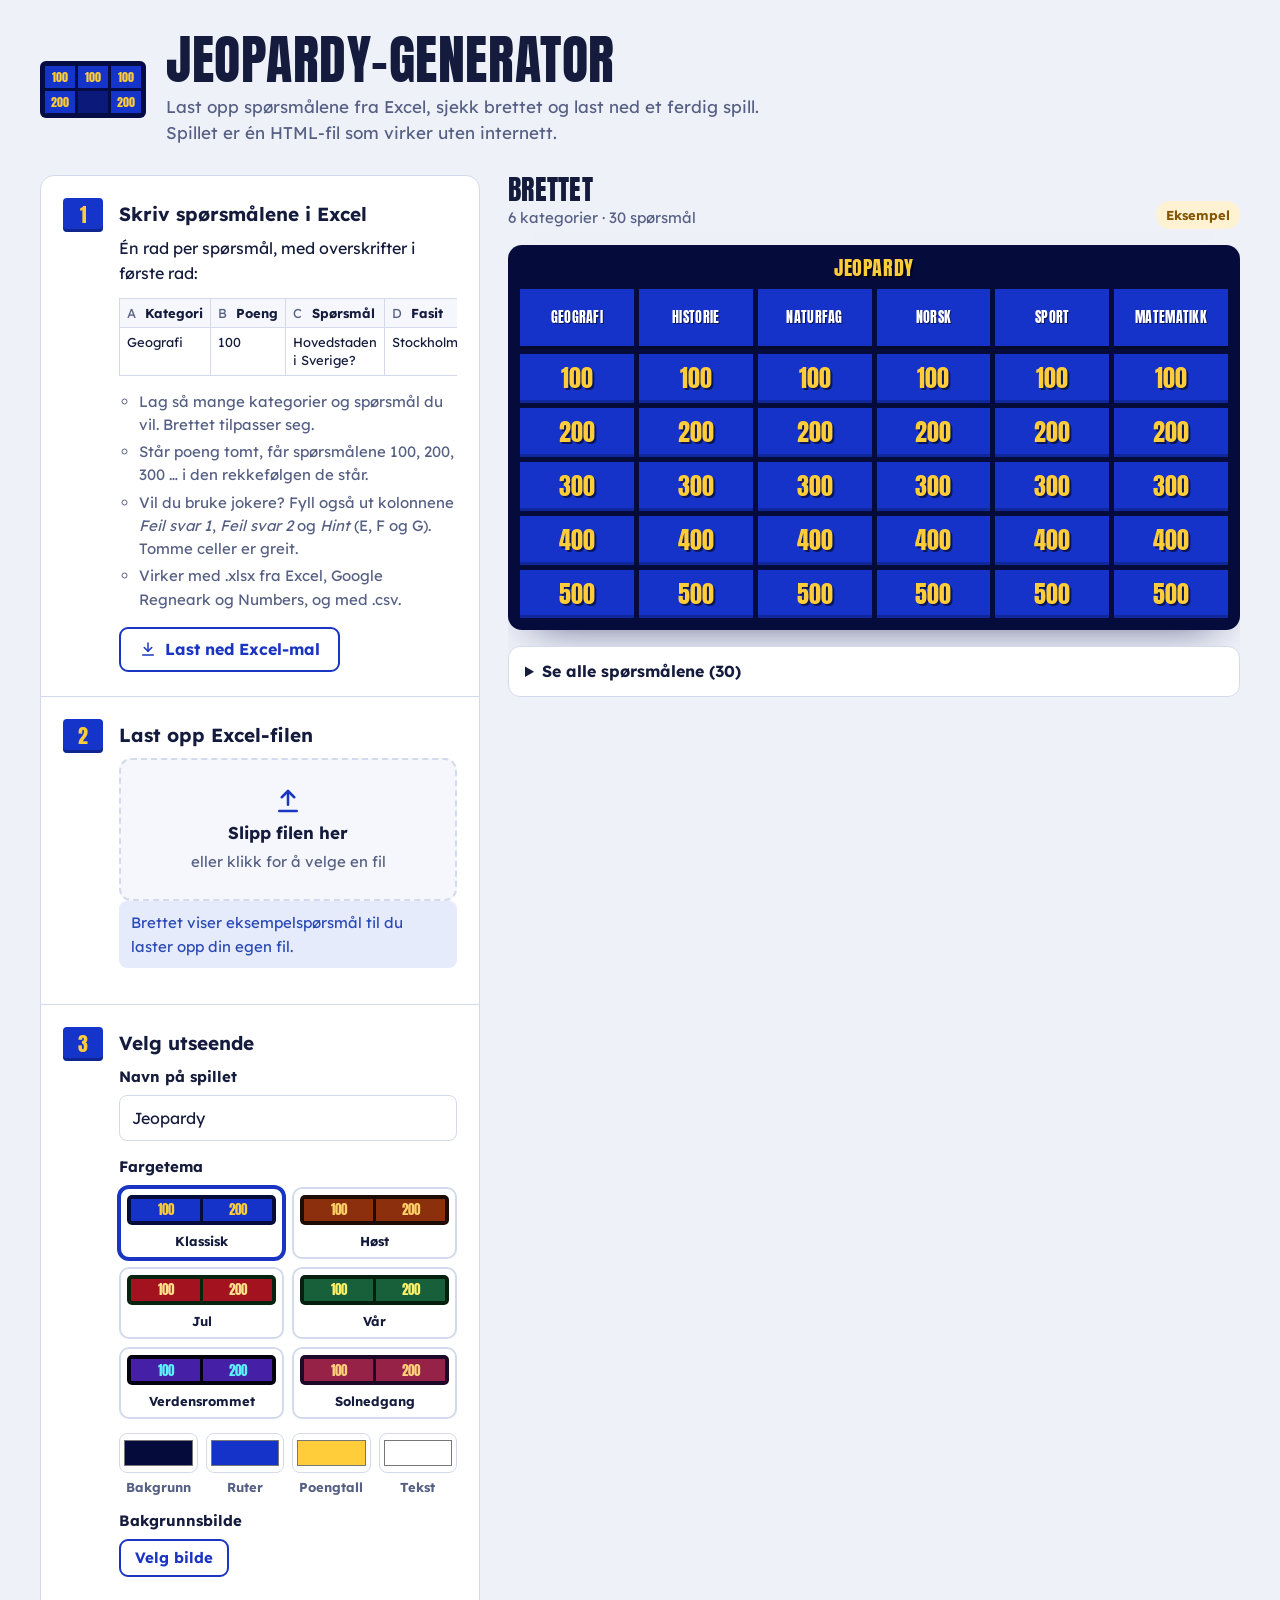
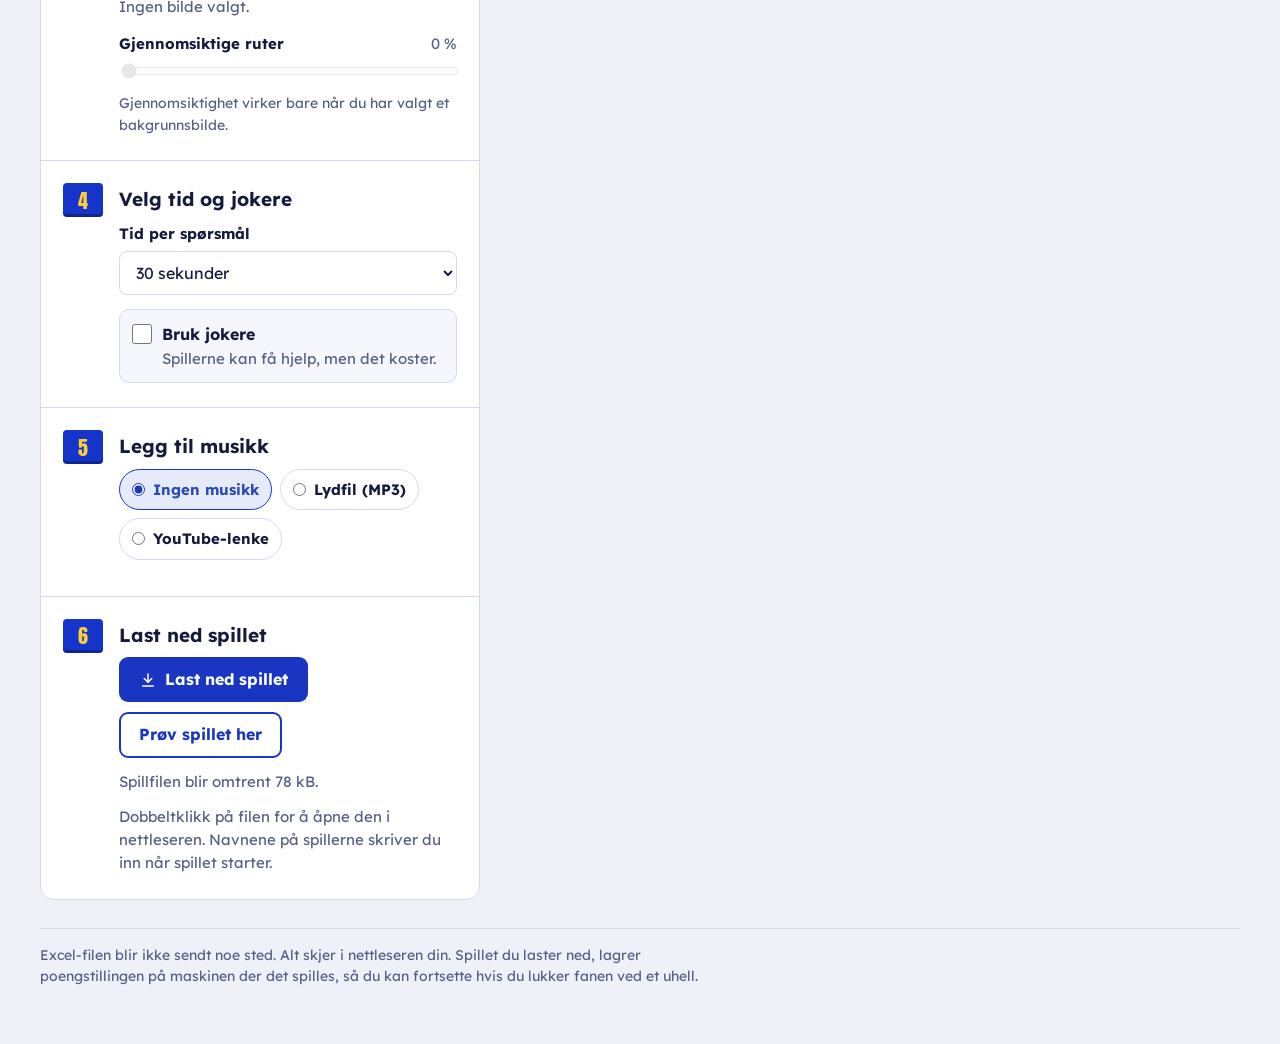
==== commit 083bd012: "Rett funn fra gjennomgangen av fargetema, jokere og musikk - Lyse temaer: knappetekst, riktig/feil-f" ====
--- a/jeopardy-generator.html
+++ b/jeopardy-generator.html
@@ -260,7 +260,7 @@
 .gruppe { border: 0; margin: 0 0 14px; padding: 0; min-width: 0; }
 .gruppe legend { font-weight: 700; font-size: 15px; padding: 0; margin-bottom: 8px; }
 
-.temaer { display: grid; grid-template-columns: repeat(auto-fill, minmax(92px, 1fr)); gap: 8px; }
+.temaer { display: grid; grid-template-columns: repeat(auto-fill, minmax(112px, 1fr)); gap: 8px; }
 .tema-knapp {
   display: flex;
   flex-direction: column;
@@ -459,7 +459,7 @@
   margin: 0 0 10px;
   text-align: center;
   overflow-wrap: anywhere;
-  text-shadow: 2px 2px 0 rgba(0, 0, 0, .6);
+  text-shadow: var(--pv-tallskygge, 2px 2px 0 rgba(0, 0, 0, .6));
 }
 .mini-brett { display: grid; gap: 5px; min-width: min-content; }
 .mb-kat {
@@ -477,7 +477,7 @@
   letter-spacing: .02em;
   text-align: center;
   overflow-wrap: anywhere;
-  text-shadow: 1px 1px 0 rgba(0, 0, 0, .55);
+  text-shadow: var(--pv-tekstskygge, 1px 1px 0 rgba(0, 0, 0, .55));
 }
 .mb-rute {
   padding: 10px 4px;
@@ -488,7 +488,7 @@
   line-height: 1.2;
   text-align: center;
   font-variant-numeric: tabular-nums;
-  text-shadow: 2px 2px 0 rgba(0, 0, 0, .55);
+  text-shadow: var(--pv-tallskygge, 2px 2px 0 rgba(0, 0, 0, .55));
   box-shadow: inset 0 -3px 0 rgba(0, 0, 0, .22);
 }
 .mb-rute.tom { background: transparent; box-shadow: none; outline: 1px dashed rgba(255, 255, 255, .14); outline-offset: -1px; }
@@ -593,7 +593,7 @@
           <ul class="tips">
             <li>Lag så mange kategorier og spørsmål du vil. Brettet tilpasser seg.</li>
             <li>Står poeng tomt, får spørsmålene 100, 200, 300 … i den rekkefølgen de står.</li>
-            <li>Vil du bruke jokere? Fyll også ut kolonnene <em>Feil svar 1</em>, <em>Feil svar 2</em> og <em>Hint</em>. Tomme celler er greit.</li>
+            <li>Vil du bruke jokere? Fyll også ut kolonnene <em>Feil svar 1</em>, <em>Feil svar 2</em> og <em>Hint</em> (E, F og G). Tomme celler er greit.</li>
             <li>Virker med .xlsx fra Excel, Google Regneark og Numbers, og med .csv.</li>
           </ul>
           <button type="button" class="knapp sekundar" id="last-ned-mal">
@@ -842,6 +842,7 @@
   --sp-bg: radial-gradient(130% 90% at 50% 30%, #1533c8 0%, #0e2182 58%, #08134c 100%);
   --joker-bg: #3a4fb0;
   --rute-ramme: rgba(0, 0, 0, .22);
+  --slor: rgba(0, 0, 0, .3);
   --topp-bg: transparent;
   --panel-bg: transparent;
   --tallskygge: 3px 3px 0 rgba(1, 3, 15, .6);
@@ -852,6 +853,8 @@
   --svak: #bdc6f0;
   --riktig: #2fd27a;
   --feil: #ff9ca6;
+  --riktig-tekst: #03230f;
+  --feil-tekst: #2b0006;
   --font-tall: "Anton", Impact, "Haettenschweiler", "Arial Narrow Bold", "Arial Narrow", sans-serif;
   --font-ledetekst: "Libre Baskerville", Georgia, "Times New Roman", serif;
   --font-ui: "Lexend", "Segoe UI", system-ui, -apple-system, Roboto, Arial, sans-serif;
@@ -905,7 +908,7 @@
   padding: 12px 22px;
   border-radius: 10px;
   border: 2px solid rgba(255, 255, 255, .35);
-  background: rgba(0, 0, 0, .25);
+  background: var(--slor);
   color: var(--hvit);
   font-weight: 700;
   font-size: 18px;
@@ -940,7 +943,7 @@
   margin: 0;
   padding: 12px 16px;
   border-radius: 10px;
-  background: rgba(0, 0, 0, .3);
+  background: var(--slor);
   border-left: 4px solid var(--gull);
   font-size: 17px;
 }
@@ -952,7 +955,7 @@
   padding: 16px 18px;
   border: 2px solid var(--gull);
   border-radius: 12px;
-  background: rgba(0, 0, 0, .35);
+  background: var(--slor);
 }
 .fortsett p { margin: 0; }
 .legg-til label { display: block; font-weight: 700; font-size: 24px; margin-bottom: 10px; }
@@ -965,7 +968,7 @@
   padding: 12px 14px;
   border-radius: 10px;
   border: 2px solid rgba(255, 255, 255, .3);
-  background: rgba(0, 0, 0, .35);
+  background: var(--slor);
   color: var(--hvit);
 }
 .legg-til input::placeholder { color: var(--svak); opacity: .8; }
@@ -990,12 +993,11 @@
   padding: 0 10px;
   border: 0;
   border-radius: 999px;
-  background: rgba(0, 0, 0, .32);
+  background: var(--slor);
   font-size: 16px;
   font-weight: 700;
 }
-.fjern:hover { background: var(--feil); }
-.fjern.bekreft { background: var(--feil); }
+.fjern:hover, .fjern.bekreft { background: var(--feil); color: var(--feil-tekst); }
 .melding { margin: 0; min-height: 1.4em; color: var(--gull); }
 
 /* ---------- Brettet ---------- */
@@ -1026,7 +1028,7 @@
   padding: 6px 14px;
   border-radius: 999px;
   border: 1px solid rgba(255, 255, 255, .25);
-  background: rgba(0, 0, 0, .28);
+  background: var(--slor);
   font-size: 15px;
   white-space: nowrap;
   text-decoration: none;
@@ -1057,14 +1059,14 @@
   font-family: var(--font-tall);
   text-transform: uppercase;
   font-size: clamp(14px, 1.8vw, 30px);
-  font-size: min(13cqi, 30cqh);
+  font-size: max(10px, min(13cqi, 30cqh));
   line-height: 1.05;
   letter-spacing: .02em;
   overflow-wrap: anywhere;
   hyphens: auto;
   text-shadow: var(--tekstskygge);
 }
-.kat.lang span { font-size: min(10cqi, 23cqh); }
+.kat.lang span { font-size: max(9px, min(10cqi, 23cqh)); }
 .rute {
   container-type: size;
   min-height: 0;
@@ -1115,6 +1117,7 @@
   flex-direction: column;
   align-items: center;
   min-width: 120px;
+  max-width: max(190px, calc(25% - 6px));
   padding: 4px 14px 8px;
   border-radius: 8px;
   background: var(--panel-a);
@@ -1127,7 +1130,7 @@
   font-variant-numeric: tabular-nums;
 }
 .pb-navn {
-  max-width: 16ch;
+  max-width: 100%;
   overflow: hidden;
   text-overflow: ellipsis;
   white-space: nowrap;
@@ -1226,7 +1229,7 @@
   padding: 12px 26px;
   border-radius: 999px;
   border: 3px solid var(--gull);
-  background: rgba(0, 0, 0, .35);
+  background: var(--slor);
   font-family: var(--font-ledetekst);
   font-weight: 700;
   font-size: clamp(20px, 2.6vw, 42px);
@@ -1245,7 +1248,7 @@
   max-width: 46ch;
   padding: 10px 18px;
   border-radius: 12px;
-  background: rgba(0, 0, 0, .35);
+  background: var(--slor);
   border-left: 4px solid var(--gull);
   font-size: clamp(17px, 1.7vw, 26px);
   text-align: left;
@@ -1321,7 +1324,7 @@
   flex: 1 1 240px;
   height: 16px;
   border-radius: 999px;
-  background: rgba(0, 0, 0, .38);
+  background: var(--slor);
   overflow: hidden;
 }
 #timer-fyll {
@@ -1339,12 +1342,15 @@
   font-variant-numeric: tabular-nums;
 }
 #timer-ute {
+  padding: .12em .4em;
+  border-radius: 6px;
+  background: var(--feil);
+  color: var(--feil-tekst);
   font-family: var(--font-tall);
   text-transform: uppercase;
   letter-spacing: .04em;
   font-size: clamp(24px, 2.6vw, 42px);
   line-height: 1;
-  color: var(--feil);
 }
 .timer.lite #timer-fyll { background: var(--feil); }
 .timer.lite #timer-tall { color: var(--feil); }
@@ -1377,7 +1383,7 @@
   margin: 10px auto 0;
   padding: 12px 14px;
   border-radius: 12px;
-  background: rgba(0, 0, 0, .4);
+  background: var(--slor);
   border: 2px solid var(--gull);
   display: flex;
   flex-direction: column;
@@ -1415,7 +1421,7 @@
   padding: 8px 10px 10px;
   border-radius: 10px;
   border: 2px solid transparent;
-  background: rgba(0, 0, 0, .3);
+  background: var(--slor);
   transition: background-color .15s, border-color .15s;
 }
 .pg-kort.riktig { border-color: var(--riktig); background: rgba(47, 210, 122, .18); }
@@ -1437,8 +1443,8 @@
 }
 .pg-knapp.pluss:hover { border-color: var(--riktig); }
 .pg-knapp.minus:hover { border-color: var(--feil); }
-.pg-knapp.pluss[aria-pressed="true"] { background: var(--riktig); border-color: var(--riktig); color: #03230f; }
-.pg-knapp.minus[aria-pressed="true"] { background: var(--feil); border-color: var(--feil); color: #2b0006; }
+.pg-knapp.pluss[aria-pressed="true"] { background: var(--riktig); border-color: var(--riktig); color: var(--riktig-tekst); }
+.pg-knapp.minus[aria-pressed="true"] { background: var(--feil); border-color: var(--feil); color: var(--feil-tekst); }
 
 .sp-bunn {
   display: flex;
@@ -1489,13 +1495,13 @@
   gap: 12px;
   padding: 10px 18px;
   border-radius: 10px;
-  background: rgba(0, 0, 0, .35);
+  background: var(--slor);
   font-size: 22px;
 }
 .rang-plass { font-family: var(--font-tall); color: var(--svak); }
 .rang-navn { font-weight: 700; overflow: hidden; text-overflow: ellipsis; white-space: nowrap; }
 .rang-poeng { font-family: var(--font-tall); font-variant-numeric: tabular-nums; }
-.rang-1 { font-size: 32px; border: 2px solid var(--gull); background: rgba(0, 0, 0, .45); }
+.rang-1 { font-size: 32px; border: 2px solid var(--gull); background: var(--slor); }
 .rang-1 .rang-plass, .rang-1 .rang-poeng { color: var(--gull); }
 .rang-2, .rang-3 { font-size: 26px; }
 
@@ -1513,6 +1519,8 @@
   color: var(--hvit);
   box-shadow: 0 10px 30px rgba(0, 0, 0, .45);
 }
+.toast a { color: var(--gull); margin-left: 6px; font-weight: 700; }
+.musikk-oppsett a { color: var(--gull); font-weight: 700; }
 
 @media (max-width: 640px) {
   body { font-size: 16px; }
@@ -1746,8 +1754,18 @@
   let S = tomTilstand();
   let lagret = null;
   function lagre() {
-    if (!LAGRE) return;
+    if (!LAGRE || !S.startet || !S.spillere.length) return;
     try { localStorage.setItem(NOKKEL, JSON.stringify(S)); } catch (e) { /* lagring ikke tilgjengelig */ }
+  }
+  // Lagrer mens et spørsmål er åpent: en joker på det åpne spørsmålet regnes som ubrukt,
+  // fordi den gis tilbake hvis spørsmålet lukkes uten poeng.
+  function lagreTrygt() {
+    const j = aktiv && aktiv.joker;
+    const p = j && S.spillere.find(x => x.id === j.id);
+    if (!p || !p.jokere || !p.jokere[j.type]) { lagre(); return; }
+    p.jokere[j.type]--;
+    lagre();
+    p.jokere[j.type]++;
   }
   function hentLagret() {
     if (!LAGRE) return null;
@@ -1816,7 +1834,7 @@
         }
         S.spillere = S.spillere.filter(x => x.id !== s.id);
         fjernVenter = null;
-        if (S.startet) lagre();
+        lagre();
         tegnSpillerliste();
         $('nytt-navn').focus();
       });
@@ -1853,9 +1871,19 @@
       leggTilNavn(tekst);
     }
   });
+  let startVenter = null;
   $('start-knapp').addEventListener('click', () => {
     if (!S.spillere.length) return;
+    if (modus === 'ny' && lagret && !startVenter) {
+      $('start-knapp').textContent = 'Trykk igjen for å slette spillet som ikke er ferdig';
+      startVenter = setTimeout(() => { startVenter = null; $('start-knapp').textContent = 'Start spillet'; }, 4000);
+      return;
+    }
+    clearTimeout(startVenter);
+    startVenter = null;
     if (modus === 'ny') {
+      lagret = null;
+      $('fortsett').hidden = true;
       S.brukt = {};
       S.historikk = [];
       S.femti = {};
@@ -2044,7 +2072,8 @@
     if (aktiv.fasitVist) return { ok: false, grunn: 'Fasit er allerede vist.' };
     if (aktiv.joker) return { ok: false, grunn: 'Det er allerede brukt en joker på dette spørsmålet.' };
     if (TID && timer.igjen <= 0) return { ok: false, grunn: 'Tiden er ute.' };
-    if (id === '5050' && (!s.feil.length || !s.fasit)) return { ok: false, grunn: 'Ingen feil svar er lagt inn for dette spørsmålet.' };
+    if (id === '5050' && !s.fasit) return { ok: false, grunn: 'Spørsmålet har ingen fasit.' };
+    if (id === '5050' && !s.feil.length) return { ok: false, grunn: 'Ingen feil svar er lagt inn for dette spørsmålet.' };
     if (id === 'hint' && !s.hint) return { ok: false, grunn: 'Ingen hint er lagt inn for dette spørsmålet.' };
     if (!S.spillere.some(p => igjen(p, id) > 0)) return { ok: false, grunn: 'Alle har brukt opp denne jokeren.' };
     return { ok: true, grunn: '' };
@@ -2070,8 +2099,10 @@
   let tidForVelger = false;
   function visJokerVelger(id) {
     if (!aktiv || !jokerTilgjengelig(id).ok) return;
-    tidForVelger = timer.kjorer;
-    pauseTimer();
+    if ($('joker-velger').hidden) {
+      tidForVelger = timer.kjorer;
+      pauseTimer();
+    }
     const liste = $('joker-velger-spillere');
     liste.textContent = '';
     $('joker-velger-tekst').textContent = 'Hvem bruker ' + JOKER_INFO[id].navn + '?';
@@ -2112,14 +2143,18 @@
     if (!aktiv || !jokerTilgjengelig(id).ok || igjen(p, id) <= 0) { tidForVelger = false; return; }
     p.jokere = p.jokere || {};
     p.jokere[id] = brukte(p, id) + 1;
-    aktiv.joker = { id: p.id, type: id };
+    aktiv.joker = { id: p.id, type: id, tidFor: { igjen: timer.igjen, total: timer.total, kjorte: tidForVelger } };
     visJokerEffekt();
     if (id === 'venn') startTimer();
-    else if (id === 'tid') { if (tidForVelger || timer.igjen > 0) leggTilTid(TID * 1000); }
-    else if (tidForVelger) fortsettTimer();
+    else if (id === 'tid') {
+      timer.igjen = Math.max(0, timer.igjen) + TID * 1000;
+      timer.total = timer.igjen;
+      if (tidForVelger) fortsettTimer(); else visTimer();
+    } else if (tidForVelger) fortsettTimer();
     tidForVelger = false;
     lyd('joker');
     tegnJokerrad();
+    visBunn();
     try { $('sporsmal').focus({ preventScroll: true }); } catch (e) { /* ignorer */ }
   }
 
@@ -2137,6 +2172,7 @@
     if (j.type === '5050') {
       if (!S.femti[aktiv.key] || !s.feil.includes(S.femti[aktiv.key])) {
         S.femti[aktiv.key] = s.feil[Math.floor(Math.random() * s.feil.length)];
+        lagreTrygt();
       }
       const feil = S.femti[aktiv.key];
       const valg = Math.random() < 0.5 ? [s.fasit, feil] : [feil, s.fasit];
@@ -2168,6 +2204,15 @@
     const j = aktiv.joker;
     const p = S.spillere.find(x => x.id === j.id);
     if (p && p.jokere && p.jokere[j.type]) p.jokere[j.type]--;
+    if (TID && j.tidFor && (j.type === 'tid' || j.type === 'venn')) {
+      // Ta bort tiden jokeren ga, men behold tiden som allerede er brukt
+      const kjorte = timer.kjorer;
+      pauseTimer();
+      if (j.type === 'tid') timer.igjen = Math.max(0, timer.igjen - TID * 1000);
+      else timer.igjen = Math.max(0, j.tidFor.igjen - (TID * 1000 - timer.igjen));
+      timer.total = j.tidFor.total || TID * 1000;
+      if (kjorte && timer.igjen > 0) fortsettTimer(); else visTimer();
+    }
     aktiv.joker = null;
     $('joker-visning').textContent = '';
     $('joker-banner').hidden = true;
@@ -2205,6 +2250,13 @@
     $('sp-poenggiving').hidden = false;
     lyd('fasit');
     musikkStyring();
+    visBunn();
+  }
+  function visBunn() {
+    requestAnimationFrame(() => {
+      const bunn = document.querySelector('.sp-bunn');
+      if (bunn && bunn.scrollIntoView) bunn.scrollIntoView({ block: 'end' });
+    });
   }
 
   function tegnPoenggiving() {
@@ -2271,9 +2323,13 @@
       if (jokerTrekk(id)) sum += ' (inkl. joker ' + poengTekst(jokerTrekk(id)) + ')';
       kort.querySelector('.pg-sum').textContent = sum;
       const medJoker = jokerSpiller(id) && KOSTNAD !== 'gratis' ? ' (med joker)' : '';
-      if (v === 1) deler.push(p.navn + ' får ' + tall(poengFor(id, 1)) + medJoker);
+      const avgift = v && jokerTrekk(id) ? ' (' + (v === 1 ? '+' : '−') + tall(poengFor(id, v)) + ' og −' + tall(TREKK) + ' for jokeren)' : '';
+      if (v === 1) {
+        const netto = jokerTrekk(id) ? d : poengFor(id, 1);
+        deler.push(p.navn + (netto < 0 ? ' mister ' : ' får ') + tall(netto) + (avgift || medJoker));
+      }
       if (v === -1) {
-        if (jokerSpiller(id)) deler.push(p.navn + ' mister ' + tall(-poengFor(id, -1)) + medJoker);
+        if (jokerSpiller(id)) deler.push(p.navn + ' mister ' + tall(jokerTrekk(id) ? d : poengFor(id, -1)) + (avgift || medJoker));
         else minus.push(p.navn);
       }
       if (!v && jokerTrekk(id)) deler.push(p.navn + ' betaler ' + tall(TREKK) + ' for jokeren');
@@ -2469,7 +2525,7 @@
   }
   $('knapp-lyd').addEventListener('click', () => {
     S.lyd = !S.lyd;
-    lagre();
+    lagreTrygt();
     oppdaterLydknapp();
     if (S.lyd) lyd('tikk');
   });
@@ -2520,12 +2576,19 @@
     lydfil.volume = MODUS === 'alltid' && aktiv ? grunn * 0.5 : grunn;
     if (spill && lydfil.paused) {
       const p = lydfil.play();
-      if (p && p.catch) p.catch(() => { oppdaterMusikkknapp(true); });
+      if (p && p.catch) p.catch(e => {
+        if ((e && e.name === 'NotSupportedError') || lydfil.error) {
+          musikkFeil = true;
+          lydfil.pause();
+          oppdaterMusikkknapp();
+          toast('Musikkfilen kan ikke spilles av på denne maskinen.');
+        } else oppdaterMusikkknapp(true);
+      });
     } else if (!spill && !lydfil.paused) lydfil.pause();
   }
   function oppdaterMusikkknapp(trengerKlikk) {
     const k = $('knapp-musikk');
-    k.hidden = !HAR_LYDFIL;
+    k.hidden = !HAR_LYDFIL || musikkFeil;
     if (trengerKlikk === true && S.musikk) k.textContent = 'Klikk for å starte musikken';
     else k.textContent = S.musikk ? 'Musikk: på' : 'Musikk: av';
     k.setAttribute('aria-pressed', String(!!S.musikk));
@@ -2538,16 +2601,17 @@
       return;
     }
     S.musikk = !S.musikk;
-    lagre();
+    lagreTrygt();
     oppdaterMusikkknapp();
     musikkStyring();
   });
   document.addEventListener('keydown', e => {
-    if ((e.key === 'm' || e.key === 'M') && HAR_LYDFIL && !e.ctrlKey && !e.metaKey && !e.altKey) {
+    if ((e.key === 'm' || e.key === 'M') && HAR_LYDFIL && !musikkFeil && !e.ctrlKey && !e.metaKey && !e.altKey) {
       const t = e.target;
       if (t && (t.tagName === 'INPUT' || t.tagName === 'TEXTAREA')) return;
+      if (!S.startet || !$('oppsett').hidden) return;
       S.musikk = !S.musikk;
-      lagre();
+      lagreTrygt();
       oppdaterMusikkknapp();
       musikkStyring();
     }
@@ -2558,7 +2622,19 @@
     const url = 'https://www.youtube.com/watch?v=' + M.youtube + (start ? '&t=' + start + 's' : '');
     let vindu = null;
     try { vindu = window.open(url, 'jeopardy-musikk', 'popup,width=520,height=360'); } catch (e) { vindu = null; }
-    if (!vindu) toast('Nettleseren stoppet vinduet. Tillat sprettoppvinduer for denne filen, eller åpne lenken selv: ' + url);
+    if (!vindu) {
+      const tekst = 'Nettleseren stoppet vinduet. Tillat sprettoppvinduer for denne filen, eller bruk lenken: ';
+      toast(tekst, url);
+      if (!$('oppsett').hidden) {
+        const m = $('musikk-oppsett-tekst');
+        m.textContent = tekst;
+        const a = lag('a', null, 'Åpne musikken på YouTube');
+        a.href = url;
+        a.target = '_blank';
+        a.rel = 'noopener';
+        m.append(a);
+      }
+    }
   }
   $('musikk-vindu').addEventListener('click', apneYoutube);
   $('knapp-yt').addEventListener('click', apneYoutube);
@@ -2600,7 +2676,8 @@
     }
     $('resultat-over').textContent = ferdigSpilt ? 'Alle spørsmålene er brukt' : 'Stillingen etter ' + antallBrukt() + ' av ' + ANTALL + ' spørsmål';
     $('resultat-tittel').textContent = tittel;
-    $('tilbake-til-brett').hidden = ferdigSpilt;
+    $('tilbake-til-brett').textContent = ferdigSpilt ? 'Tilbake til brettet (angre siste)' : 'Tilbake til brettet';
+    $('tilbake-til-brett').hidden = ferdigSpilt && !S.historikk.length;
     visSkjerm('resultat');
     if (ferdigSpilt && sortert.length) {
       konfetti();
@@ -2627,7 +2704,10 @@
   }
   const spilletPagar = () => antallBrukt() > 0 && antallBrukt() < ANTALL;
 
-  $('tilbake-til-brett').addEventListener('click', visBrett);
+  $('tilbake-til-brett').addEventListener('click', () => {
+    visBrett();
+    if (antallBrukt() >= ANTALL && S.historikk.length) toast('Trykk «Angre siste» hvis du vil rette det siste spørsmålet.');
+  });
   bekreftKlikk($('spill-igjen'), spilletPagar, () => {
     S.spillere.forEach(s => { s.poeng = 0; s.jokere = {}; });
     S.brukt = {};
@@ -2688,12 +2768,19 @@
   }
 
   let toastTid = null;
-  function toast(tekst) {
+  function toast(tekst, lenke) {
     const el = $('toast');
     el.textContent = tekst;
+    if (lenke) {
+      const a = lag('a', null, 'Åpne musikken på YouTube');
+      a.href = lenke;
+      a.target = '_blank';
+      a.rel = 'noopener';
+      el.append(a);
+    }
     el.hidden = false;
     clearTimeout(toastTid);
-    toastTid = setTimeout(() => { el.hidden = true; }, 3800);
+    toastTid = setTimeout(() => { el.hidden = true; }, lenke ? 15000 : 3800);
   }
 
   // ---------- Start ----------
@@ -2726,39 +2813,39 @@
 
   // ---------- Eksempelspørsmål (brukes også i Excel-malen) ----------
   const EKSEMPEL = [
-    ['Geografi', 100, 'Hva er hovedstaden i Sverige?', 'Stockholm', 'Göteborg', 'Malmö', 'Uppsala', 'Byen ligger der innsjøen Mälaren møter Østersjøen.'],
-    ['Geografi', 200, 'Hva heter Norges lengste elv?', 'Glomma', 'Gudbrandsdalslågen', 'Numedalslågen', 'Tana', 'Den renner ut i havet ved Fredrikstad.'],
-    ['Geografi', 300, 'I hvilket land ligger byen Kyoto?', 'Japan', 'Kina', 'Sør-Korea', 'Thailand', 'Landet består av mange øyer i Øst-Asia.'],
-    ['Geografi', 400, 'Hva heter verdens største hav?', 'Stillehavet', 'Atlanterhavet', 'Det indiske hav', 'Nordishavet', 'Det ligger mellom Asia og Amerika.'],
-    ['Geografi', 500, 'Hva heter Norges høyeste fjell?', 'Galdhøpiggen', 'Glittertind', 'Snøhetta', 'Store Skagastølstind', 'Det ligger i Jotunheimen og er 2469 meter høyt.'],
-    ['Historie', 100, 'Hvilket år fikk Norge sin grunnlov?', '1814', '1905', '1945', '1884', 'Den ble skrevet under på Eidsvoll.'],
-    ['Historie', 200, 'Hva het skipet som sank på sin første tur over Atlanterhavet i 1912?', 'Titanic', 'Lusitania', 'Britannic', 'Olympic', 'Skipet traff et isfjell.'],
-    ['Historie', 300, 'Hvilket år falt Berlinmuren?', '1989', '1991', '1961', '1985', 'Det var to år før Sovjetunionen ble oppløst.'],
-    ['Historie', 400, 'Hvilken konge falt i slaget på Stiklestad i 1030?', 'Olav Haraldsson (Olav den hellige)', 'Harald Hårfagre', 'Olav Tryggvason', 'Håkon den gode', 'Han ble senere kåret til helgen.'],
-    ['Historie', 500, 'Hvilken by ble begravd i aske da vulkanen Vesuv hadde utbrudd i år 79?', 'Pompeii', 'Roma', 'Napoli', 'Athen', 'Byen ligger i Italia, rett ved foten av vulkanen.'],
-    ['Naturfag', 100, 'Hvilken planet er nærmest sola?', 'Merkur', 'Venus', 'Mars', 'Jorda', 'Den er også den minste planeten i solsystemet.'],
-    ['Naturfag', 200, 'Hva kalles prosessen der planter lager sukker ved hjelp av sollys?', 'Fotosyntese', 'Respirasjon', 'Fordøyelse', 'Fordamping', 'Ordet betyr omtrent «å sette sammen med lys».'],
-    ['Naturfag', 300, 'Hvilket grunnstoff har det kjemiske symbolet Au?', 'Gull', 'Sølv', 'Aluminium', 'Kobber', 'Symbolet kommer fra det latinske ordet aurum.'],
-    ['Naturfag', 400, 'Hvilken gass er det mest av i lufta vi puster inn?', 'Nitrogen (ca. 78 %)', 'Oksygen', 'Karbondioksid', 'Hydrogen', 'Det er ikke oksygen.'],
-    ['Naturfag', 500, 'Hva heter den delen av cellen som inneholder arvestoffet?', 'Cellekjernen', 'Cellemembranen', 'Mitokondriene', 'Cellevæsken', 'Den styrer cellen og ligger ofte midt i den.'],
-    ['Norsk', 100, 'Hva kalles ord som betyr det motsatte av hverandre, som «varm» og «kald»?', 'Antonymer', 'Synonymer', 'Homonymer', 'Adjektiver', 'Det er det motsatte av synonymer.'],
-    ['Norsk', 200, 'Hvilken ordklasse hører ord som «stor» og «rød» til?', 'Adjektiv', 'Verb', 'Substantiv', 'Adverb', 'Ordklassen forteller hvordan noe er.'],
-    ['Norsk', 300, 'Fra hvilket språk kommer hilsenen «bonjour»?', 'Fransk', 'Spansk', 'Italiensk', 'Tysk', 'Språket snakkes i Paris.'],
-    ['Norsk', 400, 'Hva kalles ord som betyr omtrent det samme, som «glad» og «blid»?', 'Synonymer', 'Antonymer', 'Homonymer', 'Pronomener', 'Ordet begynner på S.'],
-    ['Norsk', 500, 'Hvem samlet «Norske folkeeventyr» sammen med Jørgen Moe?', 'Peter Christen Asbjørnsen', 'Henrik Wergeland', 'Ivar Aasen', 'Theodor Kittelsen', 'Fornavnet hans er Peter.'],
-    ['Sport', 100, 'Hvor mange spillere har et fotballag på banen samtidig?', '11', '9', '10', '12', 'Det er like mange som i bandy.'],
-    ['Sport', 200, 'I hvilken idrett bruker man puck?', 'Ishockey', 'Bandy', 'Curling', 'Innebandy', 'Spillerne har skøyter, hjelm og kølle.'],
-    ['Sport', 300, 'Hva heter tennisturneringen som spilles på gress i London?', 'Wimbledon', 'Roland-Garros', 'US Open', 'Australian Open', 'Spillerne må ha på seg hvite klær der.'],
-    ['Sport', 400, 'Hvor mange ringer er det i det olympiske symbolet?', 'Fem', 'Fire', 'Seks', 'Sju', 'Det er én ring for hver verdensdel som er med.'],
-    ['Sport', 500, 'Hvilken norsk by arrangerte vinter-OL i 1994?', 'Lillehammer', 'Oslo', 'Trondheim', 'Hamar', 'Byen ligger ved nordenden av Mjøsa.'],
-    ['Matematikk', 100, 'Hva er 7 · 8?', '56', '54', '48', '63', '7 · 7 = 49. Legg til én sjuer til.'],
-    ['Matematikk', 200, 'Hvor mange grader er vinklene i en trekant til sammen?', '180 grader', '90 grader', '360 grader', '270 grader', 'Det er halvparten av en hel sirkel.'],
-    ['Matematikk', 300, 'Hva er 25 % av 80?', '20', '25', '16', '40', '25 % er det samme som en firedel.'],
-    ['Matematikk', 400, 'Hva kalles en mangekant med seks sider?', 'Sekskant (heksagon)', 'Femkant', 'Åttekant', 'Sjukant', 'Cellene i en bikube har denne formen.'],
-    ['Matematikk', 500, 'Hva er det minste primtallet?', '2', '1', '3', '0', 'Det er det eneste partallet som er et primtall.']
+    ['Geografi', 100, 'Hva er hovedstaden i Sverige?', 'Stockholm', 'Göteborg', 'Malmö', 'Byen ligger der innsjøen Mälaren møter Østersjøen.'],
+    ['Geografi', 200, 'Hva heter Norges lengste elv?', 'Glomma', 'Gudbrandsdalslågen', 'Numedalslågen', 'Den renner ut i havet ved Fredrikstad.'],
+    ['Geografi', 300, 'I hvilket land ligger byen Kyoto?', 'Japan', 'Kina', 'Sør-Korea', 'Landet består av mange øyer i Øst-Asia.'],
+    ['Geografi', 400, 'Hva heter verdens største hav?', 'Stillehavet', 'Atlanterhavet', 'Det indiske hav', 'Det ligger mellom Asia og Amerika.'],
+    ['Geografi', 500, 'Hva heter Norges høyeste fjell?', 'Galdhøpiggen', 'Glittertind', 'Snøhetta', 'Det ligger i Jotunheimen og er 2469 meter høyt.'],
+    ['Historie', 100, 'Hvilket år fikk Norge sin grunnlov?', '1814', '1905', '1945', 'Den ble skrevet under på Eidsvoll.'],
+    ['Historie', 200, 'Hva het skipet som sank på sin første tur over Atlanterhavet i 1912?', 'Titanic', 'Lusitania', 'Britannic', 'Skipet traff et isfjell.'],
+    ['Historie', 300, 'Hvilket år falt Berlinmuren?', '1989', '1991', '1961', 'Det var to år før Sovjetunionen ble oppløst.'],
+    ['Historie', 400, 'Hvilken konge falt i slaget på Stiklestad i 1030?', 'Olav Haraldsson (Olav den hellige)', 'Harald Hårfagre', 'Olav Tryggvason', 'Han ble senere kåret til helgen.'],
+    ['Historie', 500, 'Hvilken by ble begravd i aske da vulkanen Vesuv hadde utbrudd i år 79?', 'Pompeii', 'Roma', 'Napoli', 'Byen ligger i Italia, rett ved foten av vulkanen.'],
+    ['Naturfag', 100, 'Hvilken planet er nærmest sola?', 'Merkur', 'Venus', 'Mars', 'Den er også den minste planeten i solsystemet.'],
+    ['Naturfag', 200, 'Hva kalles prosessen der planter lager sukker ved hjelp av sollys?', 'Fotosyntese', 'Respirasjon', 'Fordøyelse', 'Ordet betyr omtrent «å sette sammen med lys».'],
+    ['Naturfag', 300, 'Hvilket grunnstoff har det kjemiske symbolet Au?', 'Gull', 'Sølv', 'Aluminium', 'Symbolet kommer fra det latinske ordet aurum.'],
+    ['Naturfag', 400, 'Hvilken gass er det mest av i lufta vi puster inn?', 'Nitrogen (ca. 78 %)', 'Oksygen', 'Karbondioksid', 'Det er ikke oksygen.'],
+    ['Naturfag', 500, 'Hva heter den delen av cellen som inneholder arvestoffet?', 'Cellekjernen', 'Cellemembranen', 'Mitokondriene', 'Den styrer cellen og ligger ofte midt i den.'],
+    ['Norsk', 100, 'Hva kalles ord som betyr det motsatte av hverandre, som «varm» og «kald»?', 'Antonymer', 'Synonymer', 'Homonymer', 'Det er det motsatte av synonymer.'],
+    ['Norsk', 200, 'Hvilken ordklasse hører ord som «stor» og «rød» til?', 'Adjektiv', 'Verb', 'Substantiv', 'Ordklassen forteller hvordan noe er.'],
+    ['Norsk', 300, 'Fra hvilket språk kommer hilsenen «bonjour»?', 'Fransk', 'Spansk', 'Italiensk', 'Språket snakkes i Paris.'],
+    ['Norsk', 400, 'Hva kalles ord som betyr omtrent det samme, som «glad» og «blid»?', 'Synonymer', 'Antonymer', 'Homonymer', 'Ordet begynner på S.'],
+    ['Norsk', 500, 'Hvem samlet «Norske folkeeventyr» sammen med Jørgen Moe?', 'Peter Christen Asbjørnsen', 'Henrik Wergeland', 'Ivar Aasen', 'Fornavnet hans er Peter.'],
+    ['Sport', 100, 'Hvor mange spillere har et fotballag på banen samtidig?', '11', '9', '10', 'Det er like mange som i bandy.'],
+    ['Sport', 200, 'I hvilken idrett bruker man puck?', 'Ishockey', 'Bandy', 'Curling', 'Spillerne har skøyter, hjelm og kølle.'],
+    ['Sport', 300, 'Hva heter tennisturneringen som spilles på gress i London?', 'Wimbledon', 'Roland-Garros', 'US Open', 'Spillerne må ha på seg hvite klær der.'],
+    ['Sport', 400, 'Hvor mange ringer er det i det olympiske symbolet?', 'Fem', 'Fire', 'Seks', 'Det er én ring for hver verdensdel som er med.'],
+    ['Sport', 500, 'Hvilken norsk by arrangerte vinter-OL i 1994?', 'Lillehammer', 'Oslo', 'Trondheim', 'Byen ligger ved nordenden av Mjøsa.'],
+    ['Matematikk', 100, 'Hva er 7 · 8?', '56', '54', '48', '7 · 7 = 49. Legg til én sjuer til.'],
+    ['Matematikk', 200, 'Hvor mange grader er vinklene i en trekant til sammen?', '180 grader', '90 grader', '360 grader', 'Det er halvparten av en hel sirkel.'],
+    ['Matematikk', 300, 'Hva er 25 % av 80?', '20', '25', '16', '25 % er det samme som en firedel.'],
+    ['Matematikk', 400, 'Hva kalles en mangekant med seks sider?', 'Sekskant (heksagon)', 'Femkant', 'Åttekant', 'Cellene i en bikube har denne formen.'],
+    ['Matematikk', 500, 'Hva er det minste primtallet?', '2', '1', '3', 'Det er det eneste partallet som er et primtall.']
   ];
-  const OVERSKRIFT_RAD = ['Kategori', 'Poeng', 'Spørsmål', 'Fasit', 'Feil svar 1', 'Feil svar 2', 'Feil svar 3', 'Hint'];
-  const STANDARD_KART = { kategori: 0, poeng: 1, sporsmal: 2, fasit: 3, feil: [4, 5, 6], hint: 7 };
+  const OVERSKRIFT_RAD = ['Kategori', 'Poeng', 'Spørsmål', 'Fasit', 'Feil svar 1', 'Feil svar 2', 'Hint'];
+  const STANDARD_KART = { kategori: 0, poeng: 1, sporsmal: 2, fasit: 3, feil: [4, 5], hint: 6 };
 
   const VEILEDNING = [
     ['Slik bruker du malen', ''],
@@ -2767,7 +2854,7 @@
     ['Poeng', 'Et tall, for eksempel 100, 200, 300. Kan stå tomt. Da får spørsmålene 100, 200, 300 … i den rekkefølgen de står.'],
     ['Spørsmål', 'Teksten som vises på skjermen.'],
     ['Fasit', 'Svaret som vises når du trykker «Vis fasit».'],
-    ['Feil svar 1–3', 'Valgfritt. Brukes av jokeren 50/50, som viser fasit og ett av de feile svarene. Ett feil svar er nok.'],
+    ['Feil svar 1 og 2', 'Valgfritt. Et galt, men troverdig svar i samme stil som fasiten. Brukes av jokeren 50/50, som viser fasit og ett av de feile svarene. Ett feil svar er nok. Har du to, velger spillet ett av dem.'],
     ['Hint', 'Valgfritt. Brukes av jokeren Hint. Skriv et lite tips som hjelper uten å røpe svaret.'],
     ['Tips', 'Du kan ha så mange kategorier og spørsmål du vil. Slett eksemplene og skriv dine egne.'],
     ['Når du er ferdig', 'Lagre filen som Excel-arbeidsbok (.xlsx) og last den opp i Jeopardy-generatoren.']
@@ -3093,7 +3180,7 @@
   // Bare «Feil svar 1», «Feil svar 2» … kan ha et tall på slutten.
   // Datarader som «Spørsmål 1 i kategori 2» skal ikke tolkes som overskrift.
   function kolonneType(verdi) {
-    const tekst = String(verdi == null ? '' : verdi).trim();
+    const tekst = String(verdi == null ? '' : verdi).replace(/\s*[([][^)\]]*[)\]]/g, '').trim();
     const m = tekst.match(/^(.*?)\s*\d{1,2}$/);
     const kjerne = m ? m[1] : tekst;
     if (/\d/.test(kjerne)) return null;
@@ -3101,7 +3188,7 @@
     if (!n) return null;
     for (const type of Object.keys(OVERSKRIFTER)) {
       if (OVERSKRIFTER[type].some(o => n.startsWith(o) && n.length <= o.length + 6)) {
-        return m && type !== 'feil' ? null : type;
+        return m && type !== 'feil' && type !== 'hint' ? null : type;
       }
     }
     return null;
@@ -3348,7 +3435,7 @@
         '<Relationship Id="rId3" Type="' + REL_NS + '/styles" Target="styles.xml"/>' +
         '</Relationships>' },
       { navn: 'xl/styles.xml', data: stiler },
-      { navn: 'xl/worksheets/sheet1.xml', data: arkXml([OVERSKRIFT_RAD].concat(EKSEMPEL), { bredder: [18, 8, 56, 28, 20, 20, 20, 44], frys: true, valgt: true }) },
+      { navn: 'xl/worksheets/sheet1.xml', data: arkXml([OVERSKRIFT_RAD].concat(EKSEMPEL), { bredder: [18, 8, 56, 28, 22, 22, 44], frys: true, valgt: true }) },
       { navn: 'xl/worksheets/sheet2.xml', data: arkXml(VEILEDNING, { bredder: [24, 96], fetForsteKolonne: true }) }
     ];
     return lagZip(filer, 'application/vnd.openxmlformats-officedocument.spreadsheetml.sheet');
@@ -3396,13 +3483,13 @@
     }
     return data;
   }
-  function byggSpillHtml(data) {
+  function byggSpillHtml(data, utenMusikk) {
     const stil = $('spillmal-stil').innerHTML.trim();
     const kropp = $('spillmal-kropp').innerHTML.trim();
     const json = JSON.stringify(data)
       .replace(/</g, '\\u003c').replace(/>/g, '\\u003e').replace(/&/g, '\\u0026')
       .replace(/\u2028/g, '\\u2028').replace(/\u2029/g, '\\u2029');
-    const musikk = data.musikk && data.musikk.type === 'fil' ? oppsett.musikk.base64 : '';
+    const musikk = data.musikk && data.musikk.type === 'fil' && !utenMusikk ? oppsett.musikk.base64 : '';
     return [
       '<!DOCTYPE html>',
       '<html lang="nb">',
@@ -3546,12 +3633,24 @@
       if (u8[0] === 0x50 && u8[1] === 0x4b) ark = await lesXlsx(buffer);
       else if (u8[0] === 0xD0 && u8[1] === 0xCF) {
         throw new Error('Dette er en eldre Excel-fil (.xls). Åpne den i Excel, velg Fil → Lagre som → Excel-arbeidsbok (.xlsx), og last opp den nye filen.');
-      } else ark = lesCsv(buffer);
+      } else {
+        if (/^(image|audio|video)\//.test(fil.type) || fil.type === 'application/pdf' || u8.subarray(0, 4096).includes(0)) {
+          throw new Error('«' + fil.name + '» er ikke et regneark. Velg en .xlsx- eller .csv-fil.');
+        }
+        ark = lesCsv(buffer);
+      }
       const valg = velgArk(ark);
       if (!valg) throw new Error('Filen er tom. Fant ingen rader med innhold.');
       const res = byggSpill(valg.ark.rader, valg.kart, valg.start);
       if (!valg.overskrift && res.antall) {
-        res.merknader.unshift({ niva: 'info', tekst: 'Fant ingen overskriftsrad. Kolonnene ble lest som A = Kategori, B = Poeng, C = Spørsmål og D = Fasit.' });
+        const rader = valg.ark.rader.slice(valg.start);
+        const har = c => rader.some(r => r && String(r[c] == null ? '' : r[c]).trim());
+        const feilKol = STANDARD_KART.feil.filter(har);
+        let tekst = 'Fant ingen overskriftsrad. Kolonnene ble lest som A = Kategori, B = Poeng, C = Spørsmål, D = Fasit';
+        if (feilKol.length) tekst += ', ' + feilKol.map(c => 'ABCDEFGH'[c]).join(' og ') + ' = Feil svar (til 50/50)';
+        if (har(STANDARD_KART.hint)) tekst += ', ' + 'ABCDEFGH'[STANDARD_KART.hint] + ' = Hint';
+        tekst += '. Legg inn en overskriftsrad hvis dette ikke stemmer.';
+        res.merknader.unshift({ niva: feilKol.length || har(STANDARD_KART.hint) ? 'varsel' : 'info', tekst: tekst });
       }
       if (!res.antall) {
         tilstand.merknader = res.merknader;
@@ -3639,6 +3738,12 @@
     if (luminans(R) > luminans(X)) hover = bland(R, '#000000', 0.10);
     const brukt = luminans(B) > 0.4 ? bland(R, B, 0.75) : bland(R, '#000000', 0.58);
     const skygge = bland(B, '#000000', 0.75);
+    const lysRute = luminans(R) > 0.35;
+    const mot = lysRute ? '#ffffff' : '#000000';
+    const riktig = lysRute ? sikre('#1f9d55', [R], 4.5, '#000000') : sikre('#2fd27a', [R], 4.5, '#ffffff');
+    const feil = lysRute ? sikre('#d62839', [R], 4.5, '#000000') : sikre('#ff5a6a', [R], 4.5, '#ffffff');
+    const tekstPa = (c, mork, lys) => (kontrast(c, lys) > kontrast(c, mork) ? lys : mork);
+    const gullMork = bland(T, '#000000', 0.88);
     const panelA = Math.max(0.70, 1 - 0.35 * tr);
     const hjorneA = t.bilde ? Math.max(0.64, 1 - 0.4 * tr) : 1;
     const S = rgba(skygge, 0.7);
@@ -3652,8 +3757,8 @@
       '--rute-hover-a': rgba(hover, Math.min(1, 1 - tr + 0.15)),
       '--rute-brukt-a': rgba(brukt, Math.max(0.08, Math.pow(1 - tr, 2))),
       '--kat-a': rgba(R, Math.max(0.55, 1 - 0.5 * tr)),
-      '--panel-a': 'linear-gradient(' + rgba(R, panelA) + ', ' + rgba(bland(R, '#000000', 0.35), panelA) + ')',
-      '--sp-bg': 'radial-gradient(130% 90% at 50% 30%, ' + R + ' 0%, ' + bland(R, '#000000', 0.35) + ' 58%, ' + rgba(bland(R, '#000000', 0.62), hjorneA) + ' 100%)',
+      '--panel-a': 'linear-gradient(' + rgba(R, panelA) + ', ' + rgba(bland(R, mot, 0.35), panelA) + ')',
+      '--sp-bg': 'radial-gradient(130% 90% at 50% 30%, ' + R + ' 0%, ' + bland(R, mot, 0.35) + ' 58%, ' + rgba(bland(R, mot, 0.62), hjorneA) + ' 100%)',
       '--joker-bg': bland(R, T, 0.14),
       '--rute-ramme': tr > 0 ? rgba(X, 0.18) : 'rgba(0, 0, 0, .22)',
       '--topp-bg': t.bilde ? rgba(B, 0.75) : 'transparent',
@@ -3661,11 +3766,14 @@
       '--tallskygge': luminans(T) > 0.5 ? (tr >= 0.4 ? omriss : '3px 3px 0 ' + rgba(skygge, 0.6)) : 'none',
       '--tekstskygge': luminans(X) > 0.5 ? (tr >= 0.4 ? omriss : '2px 2px 0 ' + rgba(skygge, 0.6)) : 'none',
       '--gull': T,
-      '--gull-tekst': bland(T, '#000000', 0.88),
+      '--gull-tekst': tekstPa(T, gullMork, '#ffffff'),
       '--hvit': X,
-      '--svak': sikre(bland(X, R, 0.28), [R, B], 4.5, X),
-      '--riktig': sikre('#2fd27a', [R], 4.5, '#ffffff'),
-      '--feil': sikre('#ff5a6a', [R], 4.5, '#ffffff')
+      '--svak': sikre(bland(X, R, 0.28), [R, B, bland(R, mot, 0.62)], 4.5, X),
+      '--slor': lysRute ? 'rgba(255, 255, 255, .6)' : 'rgba(0, 0, 0, .3)',
+      '--riktig': riktig,
+      '--feil': feil,
+      '--riktig-tekst': tekstPa(riktig, '#03230f', '#ffffff'),
+      '--feil-tekst': tekstPa(feil, '#2b0006', '#ffffff')
     };
   }
 
@@ -3701,16 +3809,22 @@
     const ut = [];
     const kTall = kontrast(t.tall, v.rute);
     const kTekst = kontrast(t.tekst, v.kat);
-    if (kTall < 4.5) ut.push({ niva: 'feil', tekst: 'Poengtallene blir vanskelige å lese på rutene (kontrast ' + kontrastTekst(kTall) + ', bør være minst 4,5:1). Velg en lysere tallfarge eller en mørkere rutefarge.' });
+    const lysere = (a, b) => luminans(a) >= luminans(b);
+    if (kTall < 4.5) ut.push({ niva: 'feil', tekst: 'Poengtallene blir vanskelige å lese på rutene (kontrast ' + kontrastTekst(kTall) + ', bør være minst 4,5:1). ' + (lysere(t.tall, v.rute) ? 'Velg en lysere tallfarge eller en mørkere rutefarge.' : 'Velg en mørkere tallfarge eller en lysere rutefarge.') });
     else if (kTall < 5.5) ut.push({ niva: 'info', tekst: 'Poengtallene er lesbare, men kan bli bleke på prosjektor (kontrast ' + kontrastTekst(kTall) + '). Over 5,5:1 er tryggere.' });
-    if (kTekst < 4.5) ut.push({ niva: 'feil', tekst: 'Kategorinavn og spørsmål blir vanskelige å lese (kontrast ' + kontrastTekst(kTekst) + ', bør være minst 4,5:1). Velg lysere tekst eller mørkere ruter.' });
+    if (kTekst < 4.5) ut.push({ niva: 'feil', tekst: 'Kategorinavn og spørsmål blir vanskelige å lese (kontrast ' + kontrastTekst(kTekst) + ', bør være minst 4,5:1). ' + (lysere(t.tekst, v.kat) ? 'Velg lysere tekst eller mørkere ruter.' : 'Velg mørkere tekst eller lysere ruter.') });
     else if (kTekst < 7) ut.push({ niva: 'varsel', tekst: 'Spørsmålsteksten kan bli utydelig for elevene bakerst i klasserommet (kontrast ' + kontrastTekst(kTekst) + '). Vi anbefaler minst 7:1.' });
     if (!t.bilde) {
       const kBg = kontrast(t.tekst, t.bakgrunn);
-      if (kBg < 4.5) ut.push({ niva: 'feil', tekst: 'Tittel og spillernavn blir vanskelige å lese på bakgrunnen (kontrast ' + kontrastTekst(kBg) + ', bør være minst 4,5:1). Gjør bakgrunnen mørkere eller teksten lysere.' });
+      if (kBg < 4.5) ut.push({ niva: 'feil', tekst: 'Tittel og spillernavn blir vanskelige å lese på bakgrunnen (kontrast ' + kontrastTekst(kBg) + ', bør være minst 4,5:1). ' + (lysere(t.tekst, t.bakgrunn) ? 'Gjør bakgrunnen mørkere eller teksten lysere.' : 'Gjør bakgrunnen lysere eller teksten mørkere.') });
       const kRute = kontrast(t.rute, t.bakgrunn);
-      if (kRute < 1.8) ut.push({ niva: 'varsel', tekst: 'Rutene skiller seg lite fra bakgrunnen (kontrast ' + kontrastTekst(kRute) + '). På prosjektor kan brettet se ut som én flate. Gjør bakgrunnen mørkere eller rutene lysere.' });
-    }
+      if (kRute < 1.8) ut.push({ niva: 'varsel', tekst: 'Rutene skiller seg lite fra bakgrunnen (kontrast ' + kontrastTekst(kRute) + '). På prosjektor kan brettet se ut som én flate. ' + (lysere(t.rute, t.bakgrunn) ? 'Gjør bakgrunnen mørkere eller rutene lysere.' : 'Gjør bakgrunnen lysere eller rutene mørkere.') });
+    }
+    const css = temaVariabler(t);
+    const kKnapp = kontrast(css['--gull-tekst'], t.tall);
+    if (kKnapp < 4.5) ut.push({ niva: 'feil', tekst: 'Teksten på knappene (for eksempel «Vis fasit») blir vanskelig å lese fordi poengfargen er en mellomtone (kontrast ' + kontrastTekst(kKnapp) + '). Velg en lysere eller mørkere poengfarge.' });
+    const kFeil = kontrast(css['--feil'], t.rute);
+    if (kFeil < 3) ut.push({ niva: 'varsel', tekst: 'Minuspoeng og «Tiden er ute» blir svake på denne rutefargen. Velg en lysere eller mørkere rutefarge.' });
     const ta = tilRgb(t.tall);
     const xa = tilRgb(t.tekst);
     const avstand = Math.sqrt(Math.pow(ta.r - xa.r, 2) + Math.pow(ta.g - xa.g, 2) + Math.pow(ta.b - xa.b, 2));
@@ -3802,6 +3916,8 @@
     ramme.style.setProperty('--pv-kant', css['--kant']);
     ramme.style.setProperty('--pv-tall', t.tall);
     ramme.style.setProperty('--pv-tekst', t.tekst);
+    ramme.style.setProperty('--pv-tallskygge', css['--tallskygge'] === 'none' ? 'none' : '2px 2px 0 rgba(0, 0, 0, .55)');
+    ramme.style.setProperty('--pv-tekstskygge', css['--tekstskygge'] === 'none' ? 'none' : '1px 1px 0 rgba(0, 0, 0, .55)');
     if (t.bilde) {
       const d = rgba(t.bakgrunn, t.demping / 100);
       ramme.style.backgroundImage = 'linear-gradient(' + d + ', ' + d + '), url("' + t.bilde + '")';
@@ -3914,8 +4030,6 @@
       lerret.height = hh;
       const ctx = lerret.getContext('2d');
       ctx.imageSmoothingQuality = 'high';
-      ctx.fillStyle = t.bakgrunn;
-      ctx.fillRect(0, 0, bb, hh);
       let tegnKilde = kilde;
       let kx = sx, ky = sy, kw = sw, kh = sh;
       if (kw > bb * 2.5) {
@@ -3931,7 +4045,14 @@
       }
       ctx.drawImage(tegnKilde, kx, ky, kw, kh, 0, 0, bb, hh);
       blob = await tilBlob(lerret, 'image/webp', kvalitet);
-      if (!blob || blob.type !== 'image/webp') blob = await tilBlob(lerret, 'image/jpeg', Math.min(0.9, kvalitet + 0.06));
+      if (!blob || blob.type !== 'image/webp') {
+        // JPEG kan ikke være gjennomsiktig: fyll tomrom med bakgrunnsfargen
+        ctx.globalCompositeOperation = 'destination-over';
+        ctx.fillStyle = t.bakgrunn;
+        ctx.fillRect(0, 0, bb, hh);
+        ctx.globalCompositeOperation = 'source-over';
+        blob = await tilBlob(lerret, 'image/jpeg', Math.min(0.9, kvalitet + 0.06));
+      }
       if (blob && blob.size <= 350 * 1024) break;
     }
     if (!blob) throw new Error('Kunne ikke gjøre klar bildet.');
@@ -3940,6 +4061,8 @@
     liten.width = 96;
     liten.height = 54;
     const lctx = liten.getContext('2d');
+    lctx.fillStyle = t.bakgrunn;
+    lctx.fillRect(0, 0, 96, 54);
     lctx.drawImage(lerret, 0, 0, 96, 54);
     const px = lctx.getImageData(0, 0, 96, 54).data;
     const lum = [];
@@ -4059,10 +4182,11 @@
       fast: 'Jokeren koster et fast antall poeng, uansett hvordan det går.',
       gratis: 'Jokerne koster ingen poeng. De er bare begrenset i antall.'
     }[$('joker-kostnad').value];
-    oppdaterMusikkForklaring();
+    $('dekning-venn').textContent = tid > 0 ? 'Virker på alle spørsmål. Tiden starter på nytt.' : 'Virker på alle spørsmål.';
     const nedtelling = $('musikk-modus').querySelector('option[value="nedtelling"]');
     nedtelling.disabled = tid === 0;
     if (tid === 0 && $('musikk-modus').value === 'nedtelling') $('musikk-modus').value = 'alltid';
+    oppdaterMusikkForklaring();
   }
   ['bruk-jokere', 'joker-kostnad', 'joker-antall', 'joker-trekk', 'tid'].forEach(id => $(id).addEventListener('input', oppdaterJokere));
   $('joker-valg').addEventListener('change', e => {
@@ -4082,6 +4206,7 @@
   function visMusikkdeler() {
     const type = document.querySelector('input[name="musikk"]:checked').value;
     oppsett.musikk.type = type;
+    if (type !== 'fil') $('musikk-forhor').pause();
     $('musikk-fil-del').hidden = type !== 'fil';
     $('musikk-yt-del').hidden = type !== 'youtube';
     $('musikk-valg').hidden = type !== 'fil';
@@ -4125,6 +4250,24 @@
       const forhor = $('musikk-forhor');
       forhor.src = m.url;
       forhor.volume = Number($('musikk-volum').value) / 100;
+      const kanSpilles = await new Promise(ok => {
+        const ferdig = svar => { clearTimeout(tid); forhor.removeEventListener('loadedmetadata', ja); forhor.removeEventListener('error', nei); ok(svar); };
+        const ja = () => ferdig(true);
+        const nei = () => ferdig(false);
+        const tid = setTimeout(() => ferdig(true), 5000);
+        forhor.addEventListener('loadedmetadata', ja);
+        forhor.addEventListener('error', nei);
+      });
+      if (!kanSpilles) {
+        URL.revokeObjectURL(m.url);
+        Object.assign(m, { base64: '', mime: '', navn: '', storrelse: 0, url: '' });
+        forhor.removeAttribute('src');
+        forhor.hidden = true;
+        $('fjern-musikk').hidden = true;
+        status.textContent = '«' + fil.name + '» kan ikke spilles av i nettleseren. Velg en vanlig MP3-fil.';
+        oppdaterStorrelse();
+        return;
+      }
       forhor.hidden = false;
       $('fjern-musikk').hidden = false;
       status.textContent = '«' + fil.name + '» er lagt inn (' + mb(fil.size) + ').' +
@@ -4156,8 +4299,11 @@
     if (!t) return null;
     let id = null;
     let start = 0;
-    if (/^[\w-]{11}$/.test(t)) id = t;
-    else {
+    if (/^[\w-]{11}$/.test(t)) {
+      // En løs ID må se ut som en ID, ikke som et vanlig ord
+      if (!/[0-9_-]|.[A-Z]/.test(t)) return null;
+      id = t;
+    } else {
       let url;
       try { url = new URL(/^https?:\/\//i.test(t) ? t : 'https://' + t); } catch (e) { return null; }
       const vert = url.hostname.replace(/^www\.|^m\.|^music\./, '');
@@ -4179,7 +4325,7 @@
     if (r) {
       m.youtube = r.id;
       m.start = r.start;
-      settStatus('yt-status', 'Fant videoen' + (r.start ? ', med start etter ' + r.start + ' sekunder' : '') + '. Spillet får en knapp som åpner den i eget vindu.', 'ok');
+      settStatus('yt-status', 'Fant video-ID «' + r.id + '»' + (r.start ? ', med start etter ' + r.start + ' sekunder' : '') + '. Spillet får en knapp som åpner den i eget vindu.', 'ok');
     } else {
       m.youtube = '';
       m.start = 0;
@@ -4192,7 +4338,9 @@
     clearTimeout(storrelseTid);
     storrelseTid = setTimeout(() => {
       if (!tilstand.spill || !tilstand.antall) { $('filstorrelse').textContent = ''; return; }
-      const bytes = new Blob([byggSpillHtml(spillData(false))]).size;
+      const d = spillData(false);
+      const medFil = d.musikk && d.musikk.type === 'fil';
+      const bytes = new Blob([byggSpillHtml(d, true)]).size + (medFil ? oppsett.musikk.base64.length + 52 : 0);
       $('filstorrelse').textContent = 'Spillfilen blir omtrent ' + mb(bytes) + '.';
     }, 250);
   }
@@ -4217,7 +4365,15 @@
     draTeller = 0;
     sone.classList.remove('over');
     const fil = e.dataTransfer && e.dataTransfer.files && e.dataTransfer.files[0];
-    if (fil) behandleFil(fil);
+    if (!fil) return;
+    if (/^image\//.test(fil.type) || /\.hei[cf]$/i.test(fil.name)) { behandleBilde(fil); return; }
+    if (/^audio\//.test(fil.type) || /\.(mp3|m4a|ogg|wav)$/i.test(fil.name)) {
+      document.querySelector('input[name="musikk"][value="fil"]').checked = true;
+      visMusikkdeler();
+      behandleMusikk(fil);
+      return;
+    }
+    behandleFil(fil);
   });
 
   $('tittel').addEventListener('input', () => {
@@ -4251,6 +4407,7 @@
   }
   $('prov-spill').addEventListener('click', () => {
     if (!tilstand.antall) return;
+    $('musikk-forhor').pause();
     ramme.srcdoc = byggSpillHtml(spillData(true));
     fv.hidden = false;
     document.body.classList.add('laast');
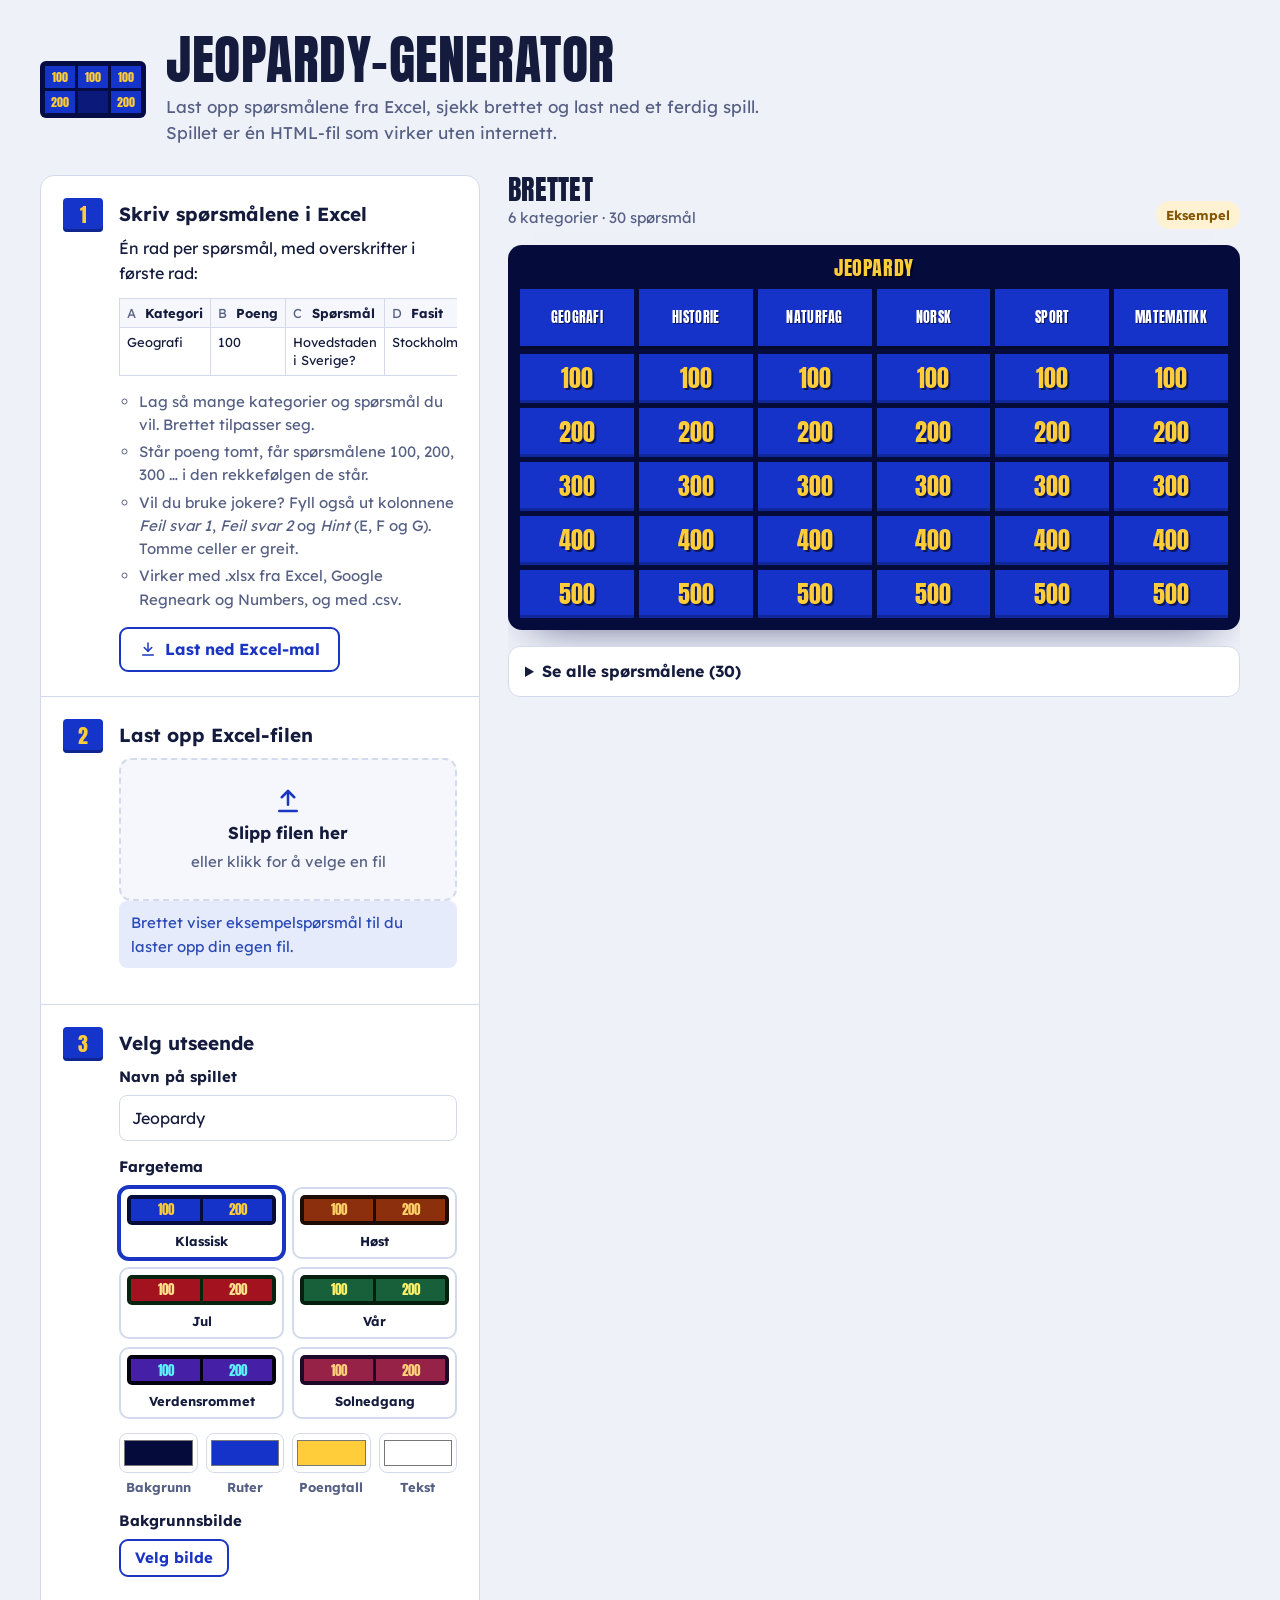
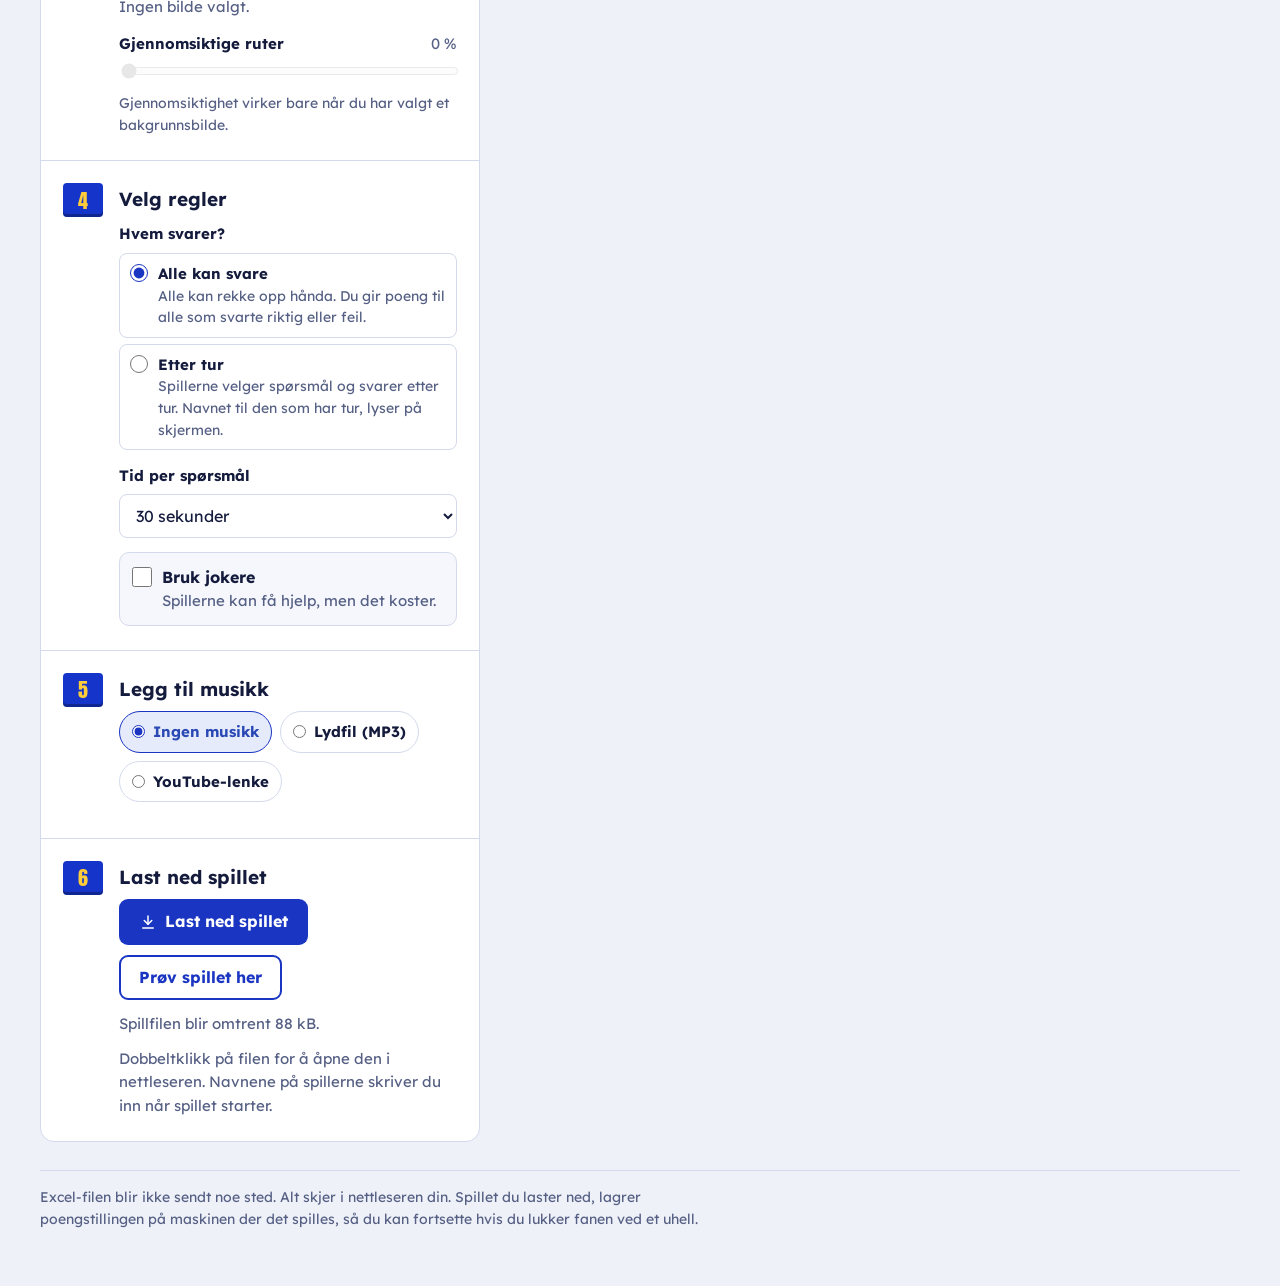
==== commit efdb1d50: "Legg til svar etter tur og knapp for å avslutte spillet - Ny regel i generatoren: alle kan svare, el" ====
--- a/jeopardy-generator.html
+++ b/jeopardy-generator.html
@@ -670,7 +670,14 @@
       <li class="trinn">
         <span class="trinn-nr" aria-hidden="true">4</span>
         <div class="trinn-innhold">
-          <h2>Velg tid og jokere</h2>
+          <h2>Velg regler</h2>
+          <fieldset class="gruppe">
+            <legend>Hvem svarer?</legend>
+            <div class="avkryss" id="svar-valg">
+              <label><input type="radio" name="svar" value="alle" checked><span><strong>Alle kan svare</strong> <em>Alle kan rekke opp hånda. Du gir poeng til alle som svarte riktig eller feil.</em></span></label>
+              <label><input type="radio" name="svar" value="tur"><span><strong>Etter tur</strong> <em>Spillerne velger spørsmål og svarer etter tur. Navnet til den som har tur, lyser på skjermen.</em></span></label>
+            </div>
+          </fieldset>
           <div class="felt">
             <label for="tid">Tid per spørsmål</label>
             <select id="tid">
@@ -843,6 +850,7 @@
   --joker-bg: #3a4fb0;
   --rute-ramme: rgba(0, 0, 0, .22);
   --slor: rgba(0, 0, 0, .3);
+  --gull-glod: rgba(255, 204, 58, .45);
   --topp-bg: transparent;
   --panel-bg: transparent;
   --tallskygge: 3px 3px 0 rgba(1, 3, 15, .6);
@@ -1151,6 +1159,93 @@
 }
 .pb-joker.brukt { opacity: .4; text-decoration: line-through; }
 .poeng-brikke.leder { border-color: var(--gull); box-shadow: 0 0 22px rgba(255, 204, 58, .3); }
+.tur-modus .poeng-brikke { cursor: pointer; }
+.tur-modus .poengliste { padding: 14px 12px 10px; }
+.tur-modus .poeng-brikke { padding-top: 12px; }
+.tur-modus .poeng-brikke.leder { border-color: var(--rute-ramme); box-shadow: none; }
+.poeng-brikke.tur, .tur-modus .poeng-brikke.tur {
+  position: relative;
+  border: 3px solid var(--gull);
+  box-shadow: 0 0 0 4px var(--gull-glod), 0 0 16px 4px var(--gull-glod);
+  animation: turglod 1.6s ease-in-out infinite;
+}
+.pb-tur {
+  position: absolute;
+  top: -11px;
+  left: 50%;
+  transform: translateX(-50%);
+  padding: 1px 10px;
+  border-radius: 999px;
+  background: var(--gull);
+  color: var(--gull-tekst);
+  font-family: var(--font-tall);
+  font-size: 13px;
+  letter-spacing: .1em;
+  text-transform: uppercase;
+  line-height: 1.4;
+  white-space: nowrap;
+}
+@keyframes turglod {
+  0%, 100% { box-shadow: 0 0 0 3px var(--gull-glod), 0 0 12px 2px var(--gull-glod); }
+  50% { box-shadow: 0 0 0 6px var(--gull-glod), 0 0 20px 5px var(--gull-glod); }
+}
+.tur-merke {
+  margin: 0;
+  padding: 6px 18px;
+  border-radius: 999px;
+  background: var(--gull);
+  color: var(--gull-tekst);
+  font-size: clamp(16px, 1.6vw, 24px);
+  white-space: nowrap;
+  overflow: hidden;
+  text-overflow: ellipsis;
+  max-width: 40vw;
+  box-shadow: 0 0 22px var(--gull-glod);
+}
+.tur-merke strong { font-weight: 700; }
+.sp-tur {
+  padding: 4px 16px;
+  border-radius: 999px;
+  background: var(--gull);
+  color: var(--gull-tekst);
+  font-family: var(--font-ui);
+  font-weight: 700;
+  text-transform: none;
+  letter-spacing: 0;
+  font-size: clamp(15px, 1.5vw, 22px);
+  white-space: nowrap;
+  box-shadow: 0 0 22px var(--gull-glod);
+}
+.pg-kort.har-tur { border-color: var(--gull); }
+.pg-apne { margin: 8px 0 0; text-align: center; }
+.verktoy-knapp.avslutt { border-color: var(--feil); }
+.verktoy-knapp.avslutt:hover { background: var(--feil); color: var(--feil-tekst); }
+.rekkefolge { display: flex; flex-wrap: wrap; align-items: center; gap: 10px 16px; }
+.rekkefolge .hint { margin: 0; flex: 1 1 260px; }
+.rekkefolge-nr { font-family: var(--font-tall); font-weight: 400; color: var(--gull); }
+.dialog-bakgrunn {
+  position: fixed;
+  inset: 0;
+  z-index: 60;
+  display: grid;
+  place-items: center;
+  padding: 16px;
+  background: rgba(0, 0, 0, .6);
+}
+.dialog {
+  width: min(560px, 100%);
+  display: flex;
+  flex-direction: column;
+  gap: 14px;
+  padding: 24px 26px;
+  border-radius: 16px;
+  border: 2px solid var(--gull);
+  background: var(--natt);
+  color: var(--hvit);
+  box-shadow: 0 20px 60px rgba(0, 0, 0, .5);
+}
+.dialog h2 { margin: 0; font-family: var(--font-tall); font-weight: 400; text-transform: uppercase; letter-spacing: .02em; font-size: clamp(26px, 3vw, 40px); color: var(--gull); }
+.dialog p { margin: 0; font-size: 18px; }
 .poeng-brikke.leder .pb-poeng { color: var(--gull); }
 .poeng-brikke.minus .pb-poeng { color: var(--feil); }
 .poeng-brikke.endret { animation: puls .7s ease-out; }
@@ -1563,6 +1658,10 @@
       <p class="hint">Du kan lime inn flere navn på én gang, adskilt med komma eller linjeskift.</p>
     </form>
     <ul class="spillerliste" id="spillerliste"></ul>
+    <div class="rekkefolge" id="rekkefolge" hidden>
+      <p class="hint" id="rekkefolge-tekst">Spillerne svarer i denne rekkefølgen. Den første i lista starter.</p>
+      <button type="button" class="knapp" id="bland-knapp">Bland rekkefølgen</button>
+    </div>
     <p class="melding" id="oppsett-melding" role="status" aria-live="polite"></p>
     <div><button type="button" class="knapp gull stor" id="start-knapp" disabled>Start spillet</button></div>
   </div>
@@ -1571,6 +1670,7 @@
 <section class="skjerm spill" id="spill" hidden>
   <header class="toppfelt">
     <h1 class="toppfelt-tittel" id="topp-tittel"></h1>
+    <p class="tur-merke" id="tur-merke" role="status" aria-live="polite" hidden>Tur: <strong id="tur-navn"></strong></p>
     <div class="verktoy">
       <span class="fremdrift" id="fremdrift"></span>
       <button type="button" class="verktoy-knapp" id="knapp-spillere">Spillere</button>
@@ -1578,7 +1678,8 @@
       <button type="button" class="verktoy-knapp" id="knapp-yt" hidden>Musikk (YouTube)</button>
       <button type="button" class="verktoy-knapp" id="knapp-lyd" aria-pressed="true">Lydeffekter: på</button>
       <button type="button" class="verktoy-knapp" id="knapp-fullskjerm">Fullskjerm</button>
-      <button type="button" class="verktoy-knapp" id="knapp-resultat">Se resultater</button>
+      <button type="button" class="verktoy-knapp" id="knapp-resultat">Stillingen</button>
+      <button type="button" class="verktoy-knapp avslutt" id="knapp-avslutt">Avslutt spillet</button>
     </div>
   </header>
   <main class="brett" id="brett" aria-label="Spillebrett"></main>
@@ -1592,6 +1693,7 @@
   <div class="sp-innhold">
     <header class="sp-topp">
       <span id="sp-kategori"></span>
+      <span class="sp-tur" id="sp-tur" hidden></span>
       <span id="sp-poeng"></span>
     </header>
     <div class="sp-midt">
@@ -1622,6 +1724,7 @@
     <div class="poenggiving" id="sp-poenggiving" hidden>
       <h2 id="sp-poenggiving-tittel">Hvem svarte riktig, og hvem svarte feil?</h2>
       <div class="pg-rutenett" id="sp-spillere"></div>
+      <p class="pg-apne"><button type="button" class="lenkeknapp" id="pg-apne" hidden>Gi poeng til andre også</button></p>
     </div>
     <footer class="sp-bunn">
       <button type="button" class="lenkeknapp" id="sp-avbryt">Lukk uten å bruke spørsmålet</button>
@@ -1647,6 +1750,17 @@
     </div>
   </div>
 </section>
+
+<div class="dialog-bakgrunn" id="avslutt-dialog" hidden>
+  <div class="dialog" role="alertdialog" aria-modal="true" aria-labelledby="avslutt-tittel" aria-describedby="avslutt-tekst">
+    <h2 id="avslutt-tittel">Vil du avslutte spillet?</h2>
+    <p id="avslutt-tekst"></p>
+    <div class="knapperad">
+      <button type="button" class="knapp gull" id="avslutt-ja">Ja, avslutt spillet</button>
+      <button type="button" class="knapp" id="avslutt-nei">Nei, spill videre</button>
+    </div>
+  </div>
+</div>
 
 <div class="toast" id="toast" role="status" aria-live="polite" hidden></div>
 
@@ -1731,16 +1845,18 @@
   const JOKER_ANTALL = EN_TOTALT ? 1 : Math.max(1, Math.min(9, Number(JK.antall) || 1));
   const KOSTNAD = ['halv', 'halvgevinst', 'fast', 'gratis'].includes(JK.kostnad) ? JK.kostnad : 'halv';
   const TREKK = Math.max(0, Math.round(Number(JK.trekk) || 0));
+  const TUR = DATA.svar === 'tur';
+  if (TUR) document.body.classList.add('tur-modus');
   const brukte = (p, id) => (p.jokere && p.jokere[id]) || 0;
   const bruktTotalt = p => Object.keys(p.jokere || {}).reduce((sum, k) => sum + (p.jokere[k] || 0), 0);
   const igjen = (p, id) => (EN_TOTALT ? 1 - bruktTotalt(p) : JOKER_ANTALL - brukte(p, id));
   const halv = n => Math.ceil(n / 2);
 
   function kostnadTekst() {
-    if (KOSTNAD === 'halv') return 'Bruker du en joker, svarer du alene, og spørsmålet teller halvparten, både pluss og minus.';
-    if (KOSTNAD === 'halvgevinst') return 'Bruker du en joker, svarer du alene. Riktig svar gir halve poeng, men feil svar koster fullt.';
-    if (KOSTNAD === 'fast') return 'Bruker du en joker, svarer du alene, og jokeren koster ' + tall(TREKK) + ' poeng uansett hvordan det går.';
-    return 'Bruker du en joker, svarer du alene. Jokeren koster ingen poeng.';
+    if (KOSTNAD === 'halv') return TUR ? 'Bruker du en joker, teller spørsmålet halvparten, både pluss og minus.' : 'Bruker du en joker, svarer du alene, og spørsmålet teller halvparten, både pluss og minus.';
+    if (KOSTNAD === 'halvgevinst') return TUR ? 'Bruker du en joker, gir riktig svar halve poeng, men feil svar koster fullt.' : 'Bruker du en joker, svarer du alene. Riktig svar gir halve poeng, men feil svar koster fullt.';
+    if (KOSTNAD === 'fast') return TUR ? 'Bruker du en joker, koster den ' + tall(TREKK) + ' poeng uansett hvordan det går.' : 'Bruker du en joker, svarer du alene, og jokeren koster ' + tall(TREKK) + ' poeng uansett hvordan det går.';
+    return TUR ? 'Jokerne koster ingen poeng.' : 'Bruker du en joker, svarer du alene. Jokeren koster ingen poeng.';
   }
   function antallTekst() {
     if (EN_TOTALT) return 'Alle har én joker til sammen og velger selv hvilken.';
@@ -1749,8 +1865,21 @@
 
   // ---------- Tilstand og lagring ----------
   function tomTilstand(spillere, lyd, musikk) {
-    return { spillere: spillere || [], brukt: {}, historikk: [], femti: {}, lyd: lyd !== false, musikk: musikk !== false, startet: false };
-  }
+    return { spillere: spillere || [], brukt: {}, historikk: [], femti: {}, turId: null, lyd: lyd !== false, musikk: musikk !== false, startet: false };
+  }
+  // Etter tur: den som har tur, eller den første i lista hvis turen mangler
+  function turSpiller() {
+    if (!TUR || !S.spillere.length) return null;
+    let p = S.spillere.find(x => x.id === S.turId);
+    if (!p) { p = S.spillere[0]; S.turId = p.id; }
+    return p;
+  }
+  function nesteTur() {
+    if (!TUR || !S.spillere.length) return;
+    const i = S.spillere.findIndex(x => x.id === S.turId);
+    S.turId = S.spillere[(i + 1) % S.spillere.length].id;
+  }
+  let avsluttet = false;
   let S = tomTilstand();
   let lagret = null;
   function lagre() {
@@ -1818,8 +1947,9 @@
   function tegnSpillerliste() {
     const ul = $('spillerliste');
     ul.textContent = '';
-    S.spillere.forEach(s => {
+    S.spillere.forEach((s, i) => {
       const li = lag('li', 'spiller-brikke');
+      if (TUR) li.append(lag('span', 'rekkefolge-nr', (i + 1) + '.'));
       li.append(lag('span', null, s.navn));
       if (modus === 'rediger') li.append(lag('span', 'brikke-poeng', poengTekst(s.poeng)));
       const bekreft = fjernVenter === s.id;
@@ -1832,6 +1962,12 @@
           tegnSpillerliste();
           return;
         }
+        if (S.turId === s.id) {
+          // Turen går videre til den som stod etter
+          const i = S.spillere.findIndex(x => x.id === s.id);
+          const rest = S.spillere.filter(x => x.id !== s.id);
+          S.turId = rest.length ? rest[i % rest.length].id : null;
+        }
         S.spillere = S.spillere.filter(x => x.id !== s.id);
         fjernVenter = null;
         lagre();
@@ -1842,7 +1978,19 @@
       ul.append(li);
     });
     $('start-knapp').disabled = S.spillere.length === 0;
-  }
+    $('rekkefolge').hidden = !TUR || S.spillere.length < 2;
+  }
+  $('bland-knapp').addEventListener('click', () => {
+    const a = S.spillere;
+    for (let i = a.length - 1; i > 0; i--) {
+      const j = Math.floor(Math.random() * (i + 1));
+      const t = a[i]; a[i] = a[j]; a[j] = t;
+    }
+    if (modus === 'ny') S.turId = a.length ? a[0].id : null;
+    lagre();
+    tegnSpillerliste();
+    $('oppsett-melding').textContent = modus === 'ny' ? a[0].navn + ' starter.' : 'Ny rekkefølge. Turen er fortsatt hos ' + (turSpiller() ? turSpiller().navn : '') + '.';
+  });
 
   function leggTilNavn(tekst) {
     const navn = tekst.split(/[,;\r\n\t]+/).map(s => s.trim().replace(/\s+/g, ' ').slice(0, 40)).filter(Boolean);
@@ -1888,8 +2036,10 @@
       S.historikk = [];
       S.femti = {};
       S.spillere.forEach(s => { s.poeng = 0; s.jokere = {}; });
+      S.turId = S.spillere[0].id;
     }
     S.startet = true;
+    avsluttet = false;
     lagre();
     lydKontekst();
     visBrett();
@@ -1898,6 +2048,7 @@
     if (!lagret) return;
     S = lagret;
     lagret = null;
+    avsluttet = false;
     lydKontekst();
     visBrett();
   });
@@ -1956,9 +2107,29 @@
     const ol = $('poengliste');
     ol.textContent = '';
     const topp = S.spillere.length ? Math.max(...S.spillere.map(s => s.poeng)) : 0;
+    const harTur = turSpiller();
     S.spillere.forEach(s => {
       const li = lag('li', 'poeng-brikke');
       if (topp > 0 && s.poeng === topp) li.classList.add('leder');
+      if (harTur && harTur.id === s.id) {
+        li.classList.add('tur');
+        li.setAttribute('aria-current', 'true');
+        li.append(lag('span', 'pb-tur', 'Tur'));
+      }
+      if (TUR) {
+        li.tabIndex = 0;
+        li.setAttribute('role', 'button');
+        li.title = harTur && harTur.id === s.id ? s.navn + ' har tur' : 'Gi turen til ' + s.navn;
+        const gi = () => {
+          if (S.turId === s.id) return;
+          S.turId = s.id;
+          lagre();
+          tegnPoeng();
+          toast('Turen gikk til ' + s.navn + '.');
+        };
+        li.addEventListener('click', gi);
+        li.addEventListener('keydown', e => { if (e.key === 'Enter' || e.key === ' ') { e.preventDefault(); gi(); } });
+      }
       if (s.poeng < 0) li.classList.add('minus');
       if (sistEndret.has(s.id)) li.classList.add('endret');
       li.append(lag('span', 'pb-poeng', poengTekst(s.poeng)), lag('span', 'pb-navn', s.navn));
@@ -1982,6 +2153,8 @@
       ol.append(li);
     });
     sistEndret = new Set();
+    $('tur-merke').hidden = !harTur;
+    if (harTur) $('tur-navn').textContent = harTur.navn;
     $('knapp-angre').disabled = !S.historikk.length;
     $('fremdrift').textContent = antallBrukt() + ' av ' + ANTALL + ' spørsmål brukt';
   }
@@ -2002,6 +2175,7 @@
       }
     }
     delete S.brukt[h.key];
+    if (TUR && h.turId && S.spillere.some(x => x.id === h.turId)) S.turId = h.turId;
     lagre();
     tegnBrett();
     tegnPoeng();
@@ -2011,6 +2185,30 @@
   $('knapp-spillere').addEventListener('click', () => visOppsett('rediger'));
   $('knapp-resultat').addEventListener('click', () => visResultat());
 
+  let avsluttFokus = null;
+  function visAvsluttDialog() {
+    const igjen = ANTALL - antallBrukt();
+    $('avslutt-tekst').textContent = (igjen > 0
+      ? (igjen === 1 ? 'Det er 1 spørsmål igjen. Det' : 'Det er ' + igjen + ' spørsmål igjen. De') + ' blir ikke brukt, og du går rett til resultatlisten.'
+      : 'Du går rett til resultatlisten.');
+    avsluttFokus = document.activeElement;
+    $('avslutt-dialog').hidden = false;
+    $('avslutt-nei').focus();
+  }
+  function lukkAvsluttDialog() {
+    $('avslutt-dialog').hidden = true;
+    if (avsluttFokus && avsluttFokus.focus) { try { avsluttFokus.focus({ preventScroll: true }); } catch (e) { /* ignorer */ } }
+  }
+  $('knapp-avslutt').addEventListener('click', visAvsluttDialog);
+  $('avslutt-nei').addEventListener('click', lukkAvsluttDialog);
+  $('avslutt-dialog').addEventListener('click', e => { if (e.target === $('avslutt-dialog')) lukkAvsluttDialog(); });
+  $('avslutt-ja').addEventListener('click', () => {
+    $('avslutt-dialog').hidden = true;
+    avsluttet = true;
+    slettLagret();
+    visResultat();
+  });
+
   // ---------- Spørsmålet ----------
   let aktiv = null;
   let skjulTid = null;
@@ -2021,8 +2219,11 @@
     lydKontekst();
     const k = KAT[ki];
     const s = k.sporsmal[r];
-    aktiv = { ki: ki, r: r, key: ki + '-' + r, valg: {}, fasitVist: false, joker: null };
+    aktiv = { ki: ki, r: r, key: ki + '-' + r, valg: {}, fasitVist: false, joker: null, apen: false };
     const ov = $('sporsmal');
+    const tp = turSpiller();
+    $('sp-tur').hidden = !tp;
+    if (tp) $('sp-tur').textContent = tp.navn + ' svarer';
     ov.classList.remove('med-fasit', 'med-joker');
     $('sp-kategori').textContent = k.navn;
     $('sp-poeng').textContent = tall(s.poeng) + ' poeng';
@@ -2075,6 +2276,8 @@
     if (id === '5050' && !s.fasit) return { ok: false, grunn: 'Spørsmålet har ingen fasit.' };
     if (id === '5050' && !s.feil.length) return { ok: false, grunn: 'Ingen feil svar er lagt inn for dette spørsmålet.' };
     if (id === 'hint' && !s.hint) return { ok: false, grunn: 'Ingen hint er lagt inn for dette spørsmålet.' };
+    const tp = turSpiller();
+    if (tp && igjen(tp, id) <= 0) return { ok: false, grunn: tp.navn + (EN_TOTALT ? ' har brukt jokeren sin.' : ' har brukt opp denne jokeren.') };
     if (!S.spillere.some(p => igjen(p, id) > 0)) return { ok: false, grunn: 'Alle har brukt opp denne jokeren.' };
     return { ok: true, grunn: '' };
   }
@@ -2091,7 +2294,14 @@
       knapp.type = 'button';
       knapp.disabled = !t.ok;
       knapp.title = t.ok ? JOKER_INFO[id].forklaring : t.grunn;
-      knapp.addEventListener('click', () => visJokerVelger(id));
+      knapp.addEventListener('click', () => {
+        const tp = turSpiller();
+        if (tp) {
+          tidForVelger = timer.kjorer;
+          pauseTimer();
+          brukJoker(id, tp);
+        } else visJokerVelger(id);
+      });
       rad.append(knapp);
     });
   }
@@ -2167,7 +2377,7 @@
     vis.textContent = '';
     $('sporsmal').classList.add('med-joker');
     const banner = $('joker-banner');
-    $('joker-banner-tekst').textContent = 'Joker · ' + navn + ' bruker ' + JOKER_INFO[j.type].navn + ' · ' + navn + ' svarer alene · ' + verdiTekst();
+    $('joker-banner-tekst').textContent = 'Joker · ' + navn + ' bruker ' + JOKER_INFO[j.type].navn + ' · ' + (TUR ? '' : navn + ' svarer alene · ') + verdiTekst();
     banner.hidden = false;
     if (j.type === '5050') {
       if (!S.femti[aktiv.key] || !s.feil.includes(S.femti[aktiv.key])) {
@@ -2223,7 +2433,12 @@
   $('joker-angre').addEventListener('click', angreJoker);
 
   const jokerSpiller = id => !!(aktiv && aktiv.joker && aktiv.joker.id === id);
-  const last = id => !!(aktiv && aktiv.joker && aktiv.joker.id !== id);
+  const last = id => {
+    if (!aktiv) return false;
+    if (aktiv.joker) return aktiv.joker.id !== id;
+    const tp = turSpiller();
+    return !!(tp && !aktiv.apen && tp.id !== id);
+  };
   function poengFor(id, verdi) {
     const p = aktivtSporsmal().poeng;
     if (!jokerSpiller(id)) return verdi * p;
@@ -2264,17 +2479,22 @@
     g.textContent = '';
     const j = aktiv.joker;
     const jp = j && S.spillere.find(x => x.id === j.id);
-    $('sp-poenggiving-tittel').textContent = jp ? 'Svarte ' + jp.navn + ' riktig?' : 'Hvem svarte riktig, og hvem svarte feil?';
-    const rekkefolge = jp ? [jp].concat(S.spillere.filter(x => x !== jp)) : S.spillere;
+    const tp = turSpiller();
+    const forst = jp || tp;
+    const bareEn = jp || (tp && !aktiv.apen);
+    $('sp-poenggiving-tittel').textContent = bareEn ? 'Svarte ' + forst.navn + ' riktig?' : 'Hvem svarte riktig, og hvem svarte feil?';
+    $('pg-apne').hidden = !(tp && !jp && !aktiv.apen && S.spillere.length > 1);
+    const rekkefolge = forst ? [forst].concat(S.spillere.filter(x => x !== forst)) : S.spillere;
     rekkefolge.forEach(p => {
       const kort = lag('div', 'pg-kort');
       kort.dataset.id = p.id;
       const laast = last(p.id);
       if (laast) kort.classList.add('laast');
+      if (tp && tp.id === p.id) kort.classList.add('har-tur');
       const info = lag('div', 'pg-info');
       info.append(lag('span', 'pg-navn', p.navn));
       if (jokerSpiller(p.id)) info.append(lag('span', 'pg-joker', 'Joker: ' + JOKER_INFO[j.type].navn));
-      if (laast) info.append(lag('span', 'pg-joker laast-tekst', 'Låst – ' + jp.navn + ' brukte joker'));
+      if (laast) info.append(lag('span', 'pg-joker laast-tekst', jp ? 'Låst – ' + jp.navn + ' brukte joker' : 'Ikke din tur'));
       info.append(lag('span', 'pg-sum', poengTekst(p.poeng)));
       const pluss = lag('button', 'pg-knapp pluss', '+' + tall(poengFor(p.id, 1)));
       pluss.type = 'button';
@@ -2291,6 +2511,13 @@
     });
     oppdaterKort();
   }
+
+  $('pg-apne').addEventListener('click', () => {
+    if (!aktiv) return;
+    aktiv.apen = true;
+    tegnPoenggiving();
+    visBunn();
+  });
 
   function velg(id, verdi) {
     if (!aktiv || last(id)) return;
@@ -2349,7 +2576,8 @@
       sistEndret.add(p.id);
     });
     S.brukt[aktiv.key] = true;
-    S.historikk.push({ key: aktiv.key, endringer: endringer, joker: aktiv.joker });
+    S.historikk.push({ key: aktiv.key, endringer: endringer, joker: aktiv.joker, turId: TUR ? S.turId : null });
+    nesteTur();
     lagre();
     lukkSporsmal();
     if (antallBrukt() >= ANTALL) setTimeout(visResultat, 700);
@@ -2461,6 +2689,17 @@
   $('timer-restart').addEventListener('click', startTimer);
 
   document.addEventListener('keydown', e => {
+    if (!$('avslutt-dialog').hidden) {
+      if (e.key === 'Escape') { e.preventDefault(); lukkAvsluttDialog(); }
+      if (e.key === 'Tab') {
+        // Hold fokus inne i dialogen
+        const ja = $('avslutt-ja');
+        const nei = $('avslutt-nei');
+        if (e.shiftKey && document.activeElement === ja) { e.preventDefault(); nei.focus(); }
+        else if (!e.shiftKey && document.activeElement === nei) { e.preventDefault(); ja.focus(); }
+      }
+      return;
+    }
     if (e.key === 'Escape' && !$('joker-velger').hidden) {
       e.preventDefault();
       lukkJokerVelger();
@@ -2654,7 +2893,7 @@
 
   // ---------- Resultat ----------
   function visResultat() {
-    const ferdigSpilt = antallBrukt() >= ANTALL;
+    const ferdigSpilt = antallBrukt() >= ANTALL || avsluttet;
     const sortert = S.spillere.slice().sort((a, b) => b.poeng - a.poeng);
     const ol = $('rangering');
     ol.textContent = '';
@@ -2674,10 +2913,12 @@
       else if (vinnere.length > 1) tittel = (ferdigSpilt ? 'Delt seier: ' : 'Delt ledelse: ') + navneliste(vinnere);
       else tittel = (ferdigSpilt ? 'Vinneren er ' : 'I ledelsen: ') + vinnere[0];
     }
-    $('resultat-over').textContent = ferdigSpilt ? 'Alle spørsmålene er brukt' : 'Stillingen etter ' + antallBrukt() + ' av ' + ANTALL + ' spørsmål';
+    $('resultat-over').textContent = avsluttet && antallBrukt() < ANTALL
+      ? 'Spillet er avsluttet etter ' + antallBrukt() + ' av ' + ANTALL + ' spørsmål'
+      : ferdigSpilt ? 'Alle spørsmålene er brukt' : 'Stillingen etter ' + antallBrukt() + ' av ' + ANTALL + ' spørsmål';
     $('resultat-tittel').textContent = tittel;
     $('tilbake-til-brett').textContent = ferdigSpilt ? 'Tilbake til brettet (angre siste)' : 'Tilbake til brettet';
-    $('tilbake-til-brett').hidden = ferdigSpilt && !S.historikk.length;
+    $('tilbake-til-brett').hidden = avsluttet || (ferdigSpilt && !S.historikk.length);
     visSkjerm('resultat');
     if (ferdigSpilt && sortert.length) {
       konfetti();
@@ -2702,7 +2943,7 @@
       tidsavbrudd = setTimeout(() => { venter = false; knapp.textContent = original; }, 4000);
     });
   }
-  const spilletPagar = () => antallBrukt() > 0 && antallBrukt() < ANTALL;
+  const spilletPagar = () => !avsluttet && antallBrukt() > 0 && antallBrukt() < ANTALL;
 
   $('tilbake-til-brett').addEventListener('click', () => {
     visBrett();
@@ -2713,12 +2954,15 @@
     S.brukt = {};
     S.historikk = [];
     S.femti = {};
+    S.turId = S.spillere.length ? S.spillere[0].id : null;
     S.startet = true;
+    avsluttet = false;
     lagre();
     visBrett();
   });
   bekreftKlikk($('nye-spillere'), spilletPagar, () => {
     S = tomTilstand([], S.lyd, S.musikk);
+    avsluttet = false;
     slettLagret();
     visOppsett('ny');
   });
@@ -2788,11 +3032,17 @@
   $('topp-tittel').textContent = DATA.tittel;
   $('spillinfo').textContent = KAT.length + ' kategorier · ' + ANTALL + ' spørsmål' +
     (TID ? ' · ' + TID + ' sekunder per spørsmål' : '');
-  if (JOKERE.length) {
+  if (JOKERE.length || TUR) {
     const r = $('regler');
     r.textContent = '';
-    r.append(lag('strong', null, 'Jokere: '), document.createTextNode(
-      navneliste(JOKERE.map(id => JOKER_INFO[id].navn)) + '. ' + antallTekst() + ' Si «joker» før du svarer. ' + kostnadTekst()));
+    if (TUR) {
+      r.append(lag('strong', null, 'Etter tur: '), document.createTextNode('Den som har tur, velger et spørsmål og svarer. Navnet lyser på poengtavla.'));
+      if (JOKERE.length) r.append(document.createElement('br'));
+    }
+    if (JOKERE.length) {
+      r.append(lag('strong', null, 'Jokere: '), document.createTextNode(
+        navneliste(JOKERE.map(id => JOKER_INFO[id].navn)) + '. ' + antallTekst() + ' Si «joker» før du svarer. ' + kostnadTekst()));
+    }
     r.hidden = false;
   }
   if (HAR_YT) {
@@ -3453,6 +3703,7 @@
       id: lagId(),
       tittel: hentTittel(),
       tid: tid,
+      svar: document.querySelector('input[name="svar"]:checked').value === 'tur' ? 'tur' : 'alle',
       forhandsvisning: !!forhandsvisning,
       tema: {
         bakgrunn: oppsett.tema.bakgrunn,
@@ -3767,6 +4018,7 @@
       '--tekstskygge': luminans(X) > 0.5 ? (tr >= 0.4 ? omriss : '2px 2px 0 ' + rgba(skygge, 0.6)) : 'none',
       '--gull': T,
       '--gull-tekst': tekstPa(T, gullMork, '#ffffff'),
+      '--gull-glod': rgba(T, 0.45),
       '--hvit': X,
       '--svak': sikre(bland(X, R, 0.28), [R, B, bland(R, mot, 0.62)], 4.5, X),
       '--slor': lysRute ? 'rgba(255, 255, 255, .6)' : 'rgba(0, 0, 0, .3)',
@@ -4157,10 +4409,11 @@
     const antallTekst = antall === 'total' ? 'Alle har én joker til sammen og velger selv hvilken.' : (antall === '1' ? 'Alle har én av hver.' : 'Alle har ' + antall + ' av hver.');
     const k = $('joker-kostnad').value;
     const trekk = Math.max(0, Math.round(Number($('joker-trekk').value) || 0));
-    const kost = k === 'halv' ? 'Bruker du en joker, svarer du alene, og spørsmålet teller halvparten, både pluss og minus.'
-      : k === 'halvgevinst' ? 'Bruker du en joker, svarer du alene. Riktig svar gir halve poeng, men feil svar koster fullt.'
-      : k === 'fast' ? 'Bruker du en joker, svarer du alene, og jokeren koster ' + trekk.toLocaleString('nb-NO') + ' poeng uansett hvordan det går.'
-      : 'Bruker du en joker, svarer du alene. Jokeren koster ingen poeng.';
+    const tur = document.querySelector('input[name="svar"]:checked').value === 'tur';
+    const kost = k === 'halv' ? (tur ? 'Bruker du en joker, teller spørsmålet halvparten, både pluss og minus.' : 'Bruker du en joker, svarer du alene, og spørsmålet teller halvparten, både pluss og minus.')
+      : k === 'halvgevinst' ? (tur ? 'Bruker du en joker, gir riktig svar halve poeng, men feil svar koster fullt.' : 'Bruker du en joker, svarer du alene. Riktig svar gir halve poeng, men feil svar koster fullt.')
+      : k === 'fast' ? (tur ? 'Bruker du en joker, koster den ' + trekk.toLocaleString('nb-NO') + ' poeng uansett hvordan det går.' : 'Bruker du en joker, svarer du alene, og jokeren koster ' + trekk.toLocaleString('nb-NO') + ' poeng uansett hvordan det går.')
+      : (tur ? 'Jokerne koster ingen poeng.' : 'Bruker du en joker, svarer du alene. Jokeren koster ingen poeng.');
     return 'Jokere: ' + navn + '. ' + antallTekst + ' Si «joker» før du svarer. ' + kost;
   }
   function oppdaterJokere() {
@@ -4189,6 +4442,7 @@
     oppdaterMusikkForklaring();
   }
   ['bruk-jokere', 'joker-kostnad', 'joker-antall', 'joker-trekk', 'tid'].forEach(id => $(id).addEventListener('input', oppdaterJokere));
+  document.querySelectorAll('input[name="svar"]').forEach(r => r.addEventListener('change', () => { oppdaterJokere(); oppdaterStorrelse(); }));
   $('joker-valg').addEventListener('change', e => {
     if (e.target && e.target.dataset) delete e.target.dataset.varValgt;
     oppdaterJokere();
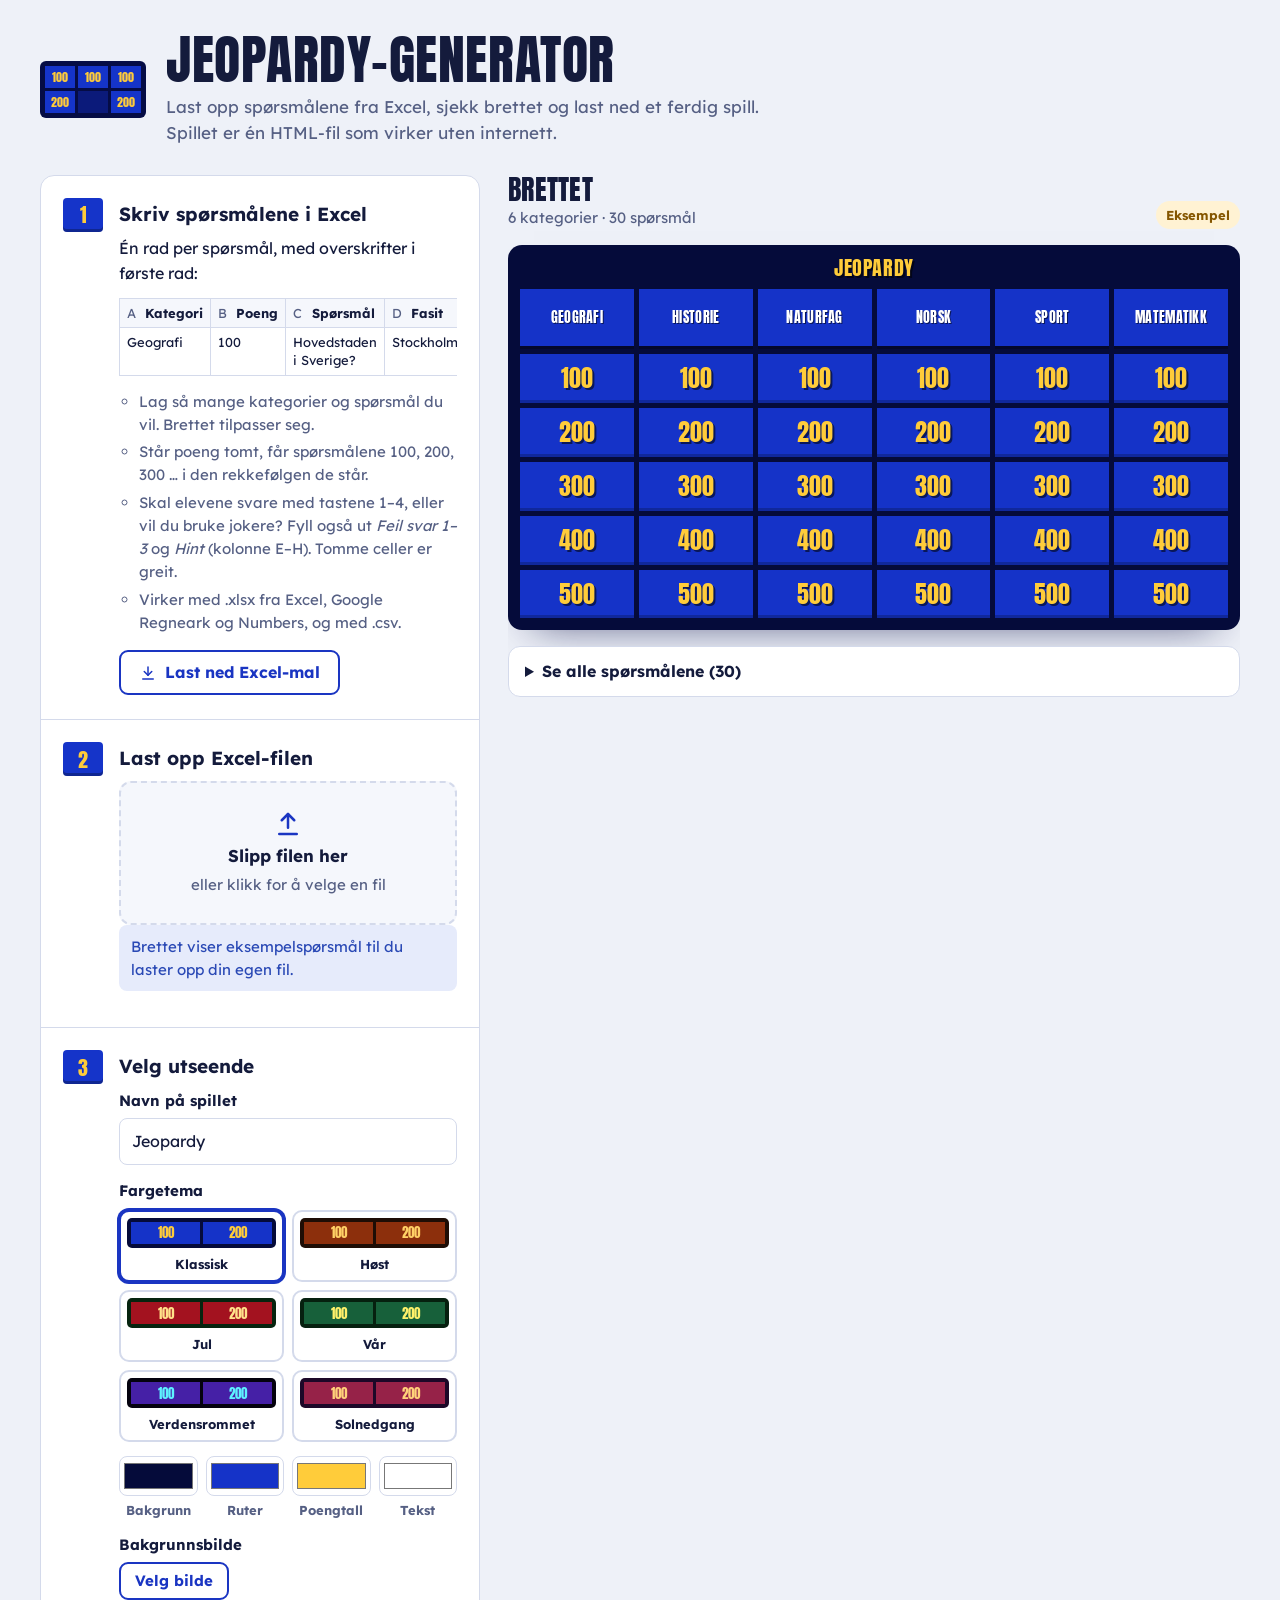
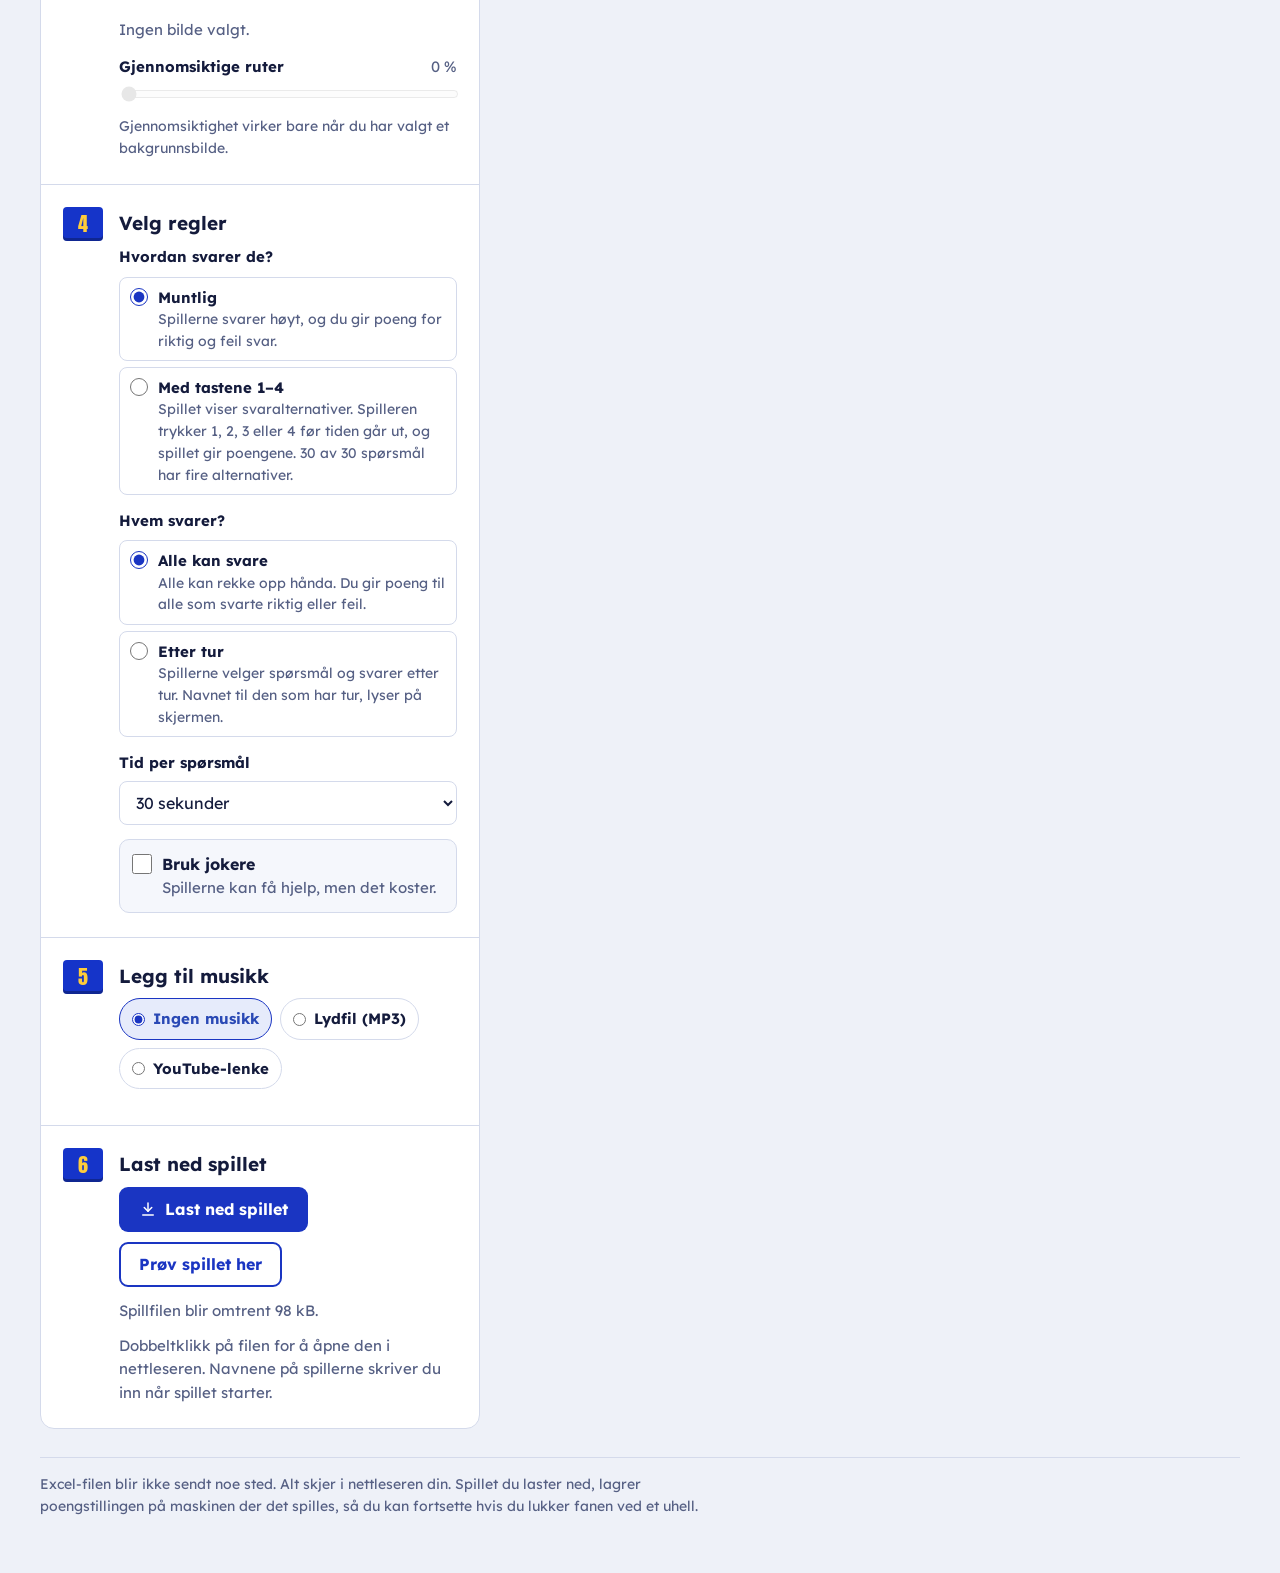
==== commit dacaf1d9: "La spillerne svare selv med tastene 1-4 - Ny regel i generatoren: muntlig svar eller svar med tasten" ====
--- a/jeopardy-generator.html
+++ b/jeopardy-generator.html
@@ -593,7 +593,7 @@
           <ul class="tips">
             <li>Lag så mange kategorier og spørsmål du vil. Brettet tilpasser seg.</li>
             <li>Står poeng tomt, får spørsmålene 100, 200, 300 … i den rekkefølgen de står.</li>
-            <li>Vil du bruke jokere? Fyll også ut kolonnene <em>Feil svar 1</em>, <em>Feil svar 2</em> og <em>Hint</em> (E, F og G). Tomme celler er greit.</li>
+            <li>Skal elevene svare med tastene 1–4, eller vil du bruke jokere? Fyll også ut <em>Feil svar 1–3</em> og <em>Hint</em> (kolonne E–H). Tomme celler er greit.</li>
             <li>Virker med .xlsx fra Excel, Google Regneark og Numbers, og med .csv.</li>
           </ul>
           <button type="button" class="knapp sekundar" id="last-ned-mal">
@@ -671,6 +671,13 @@
         <span class="trinn-nr" aria-hidden="true">4</span>
         <div class="trinn-innhold">
           <h2>Velg regler</h2>
+          <fieldset class="gruppe">
+            <legend>Hvordan svarer de?</legend>
+            <div class="avkryss" id="svarmate-valg">
+              <label><input type="radio" name="svarmate" value="muntlig" checked><span><strong>Muntlig</strong> <em>Spillerne svarer høyt, og du gir poeng for riktig og feil svar.</em></span></label>
+              <label><input type="radio" name="svarmate" value="taster"><span><strong>Med tastene 1–4</strong> <em id="dekning-taster">Spillet viser fire svaralternativer. Spilleren trykker 1, 2, 3 eller 4 før tiden går ut, og spillet gir poengene.</em></span></label>
+            </div>
+          </fieldset>
           <fieldset class="gruppe">
             <legend>Hvem svarer?</legend>
             <div class="avkryss" id="svar-valg">
@@ -1217,6 +1224,68 @@
   box-shadow: 0 0 22px var(--gull-glod);
 }
 .pg-kort.har-tur { border-color: var(--gull); }
+.svar-instruks { margin: 0; font-weight: 700; font-size: clamp(17px, 1.7vw, 26px); color: var(--gull); }
+.svarvalg {
+  display: grid;
+  grid-template-columns: repeat(2, minmax(0, 1fr));
+  gap: clamp(8px, 1.2vw, 16px);
+  width: min(1100px, 100%);
+}
+.svar-alt {
+  display: flex;
+  align-items: center;
+  gap: 14px;
+  min-height: 2.4em;
+  padding: 10px 18px;
+  border-radius: 14px;
+  border: 3px solid var(--gull);
+  background: var(--slor);
+  color: var(--hvit);
+  text-align: left;
+  font-family: var(--font-ledetekst);
+  font-weight: 700;
+  font-size: clamp(18px, 2.2vw, 36px);
+  line-height: 1.2;
+  overflow-wrap: anywhere;
+}
+.svar-alt:hover:not(:disabled) { background: var(--joker-bg); }
+.svar-alt:disabled { cursor: default; }
+.svar-nr {
+  flex: none;
+  display: grid;
+  place-items: center;
+  width: 1.5em;
+  height: 1.5em;
+  border-radius: 8px;
+  background: var(--gull);
+  color: var(--gull-tekst);
+  font-family: var(--font-tall);
+  font-weight: 400;
+}
+.svar-tekst { min-width: 0; }
+.svar-alt.fjernet { opacity: .3; text-decoration: line-through; }
+.svar-alt.bleik { opacity: .45; }
+.svar-alt.valgt { outline: 4px solid var(--hvit); outline-offset: 3px; }
+.svar-alt.riktig { opacity: 1; border-color: var(--riktig); background: var(--riktig); color: var(--riktig-tekst); }
+.svar-alt.feil { opacity: 1; border-color: var(--feil); background: var(--feil); color: var(--feil-tekst); }
+.svar-alt.riktig .svar-nr, .svar-alt.feil .svar-nr { background: var(--slor); color: inherit; }
+.svar-resultat {
+  margin: 0;
+  padding: 8px 24px;
+  border-radius: 999px;
+  font-weight: 700;
+  font-size: clamp(20px, 2.4vw, 36px);
+  animation: inn .3s both;
+}
+.svar-resultat.riktig { background: var(--riktig); color: var(--riktig-tekst); }
+.svar-resultat.feil { background: var(--feil); color: var(--feil-tekst); }
+.med-valg .sp-tekst { font-size: clamp(22px, 3.3vw, 56px); }
+.med-valg .sp-tekst.lang { font-size: clamp(20px, 2.6vw, 44px); }
+.med-valg .sp-tekst.svaert-lang { font-size: clamp(17px, 2vw, 34px); }
+.med-valg .sp-midt { gap: clamp(10px, 2vh, 24px); }
+.pg-endre-rad { margin: 0; text-align: center; }
+.pg-endre-rad:has(#pg-endre[hidden]) { display: none; }
+@media (max-width: 640px) { .svarvalg { grid-template-columns: minmax(0, 1fr); } }
 .pg-apne { margin: 8px 0 0; text-align: center; }
 .verktoy-knapp.avslutt { border-color: var(--feil); }
 .verktoy-knapp.avslutt:hover { background: var(--feil); color: var(--feil-tekst); }
@@ -1698,6 +1767,9 @@
     </header>
     <div class="sp-midt">
       <p class="sp-tekst" id="sp-tekst"></p>
+      <p class="svar-instruks" id="svar-instruks" hidden></p>
+      <div class="svarvalg" id="svarvalg" hidden></div>
+      <p class="svar-resultat" id="svar-resultat" role="status" aria-live="assertive" hidden></p>
       <div class="joker-banner" id="joker-banner" hidden>
         <span id="joker-banner-tekst"></span>
         <button type="button" class="lenkeknapp" id="joker-angre">Angre joker</button>
@@ -1721,6 +1793,7 @@
       <div class="joker-velger-spillere" id="joker-velger-spillere"></div>
       <div><button type="button" class="lenkeknapp" id="joker-velger-avbryt">Avbryt</button></div>
     </div>
+    <p class="pg-endre-rad"><button type="button" class="lenkeknapp" id="pg-endre" hidden>Endre poeng</button></p>
     <div class="poenggiving" id="sp-poenggiving" hidden>
       <h2 id="sp-poenggiving-tittel">Hvem svarte riktig, og hvem svarte feil?</h2>
       <div class="pg-rutenett" id="sp-spillere"></div>
@@ -1845,7 +1918,9 @@
   const JOKER_ANTALL = EN_TOTALT ? 1 : Math.max(1, Math.min(9, Number(JK.antall) || 1));
   const KOSTNAD = ['halv', 'halvgevinst', 'fast', 'gratis'].includes(JK.kostnad) ? JK.kostnad : 'halv';
   const TREKK = Math.max(0, Math.round(Number(JK.trekk) || 0));
-  const TUR = DATA.svar === 'tur';
+  // Med tastene 1–4 sjekker spillet svaret selv. Da må spillerne svare etter tur.
+  const FLERVALG = DATA.svarmate === 'taster';
+  const TUR = DATA.svar === 'tur' || FLERVALG;
   if (TUR) document.body.classList.add('tur-modus');
   const brukte = (p, id) => (p.jokere && p.jokere[id]) || 0;
   const bruktTotalt = p => Object.keys(p.jokere || {}).reduce((sum, k) => sum + (p.jokere[k] || 0), 0);
@@ -1865,7 +1940,7 @@
 
   // ---------- Tilstand og lagring ----------
   function tomTilstand(spillere, lyd, musikk) {
-    return { spillere: spillere || [], brukt: {}, historikk: [], femti: {}, turId: null, lyd: lyd !== false, musikk: musikk !== false, startet: false };
+    return { spillere: spillere || [], brukt: {}, historikk: [], femti: {}, alt: {}, turId: null, lyd: lyd !== false, musikk: musikk !== false, startet: false };
   }
   // Etter tur: den som har tur, eller den første i lista hvis turen mangler
   function turSpiller() {
@@ -1905,6 +1980,7 @@
         t.spillere.forEach(p => { p.jokere = p.jokere || {}; });
         t.musikk = t.musikk !== false;
         t.femti = t.femti || {};
+        t.alt = t.alt || {};
         return t;
       }
     } catch (e) { /* ignorer */ }
@@ -2035,6 +2111,7 @@
       S.brukt = {};
       S.historikk = [];
       S.femti = {};
+      S.alt = {};
       S.spillere.forEach(s => { s.poeng = 0; s.jokere = {}; });
       S.turId = S.spillere[0].id;
     }
@@ -2102,6 +2179,23 @@
       });
     }
   }
+
+  // Piltastene flytter mellom rutene, Enter åpner
+  $('brett').addEventListener('keydown', e => {
+    const mal = e.target;
+    if (!mal || !mal.classList || !mal.classList.contains('rute') || !mal.dataset.key) return;
+    const steg = { ArrowLeft: [-1, 0], ArrowRight: [1, 0], ArrowUp: [0, -1], ArrowDown: [0, 1] }[e.key];
+    if (!steg) return;
+    e.preventDefault();
+    let [ki, r] = mal.dataset.key.split('-').map(Number);
+    for (let i = 0; i < KAT.length + RADER; i++) {
+      ki += steg[0];
+      r += steg[1];
+      if (ki < 0 || ki >= KAT.length || r < 0 || r >= RADER) return;
+      const neste = document.querySelector('.rute[data-key="' + ki + '-' + r + '"]:not(:disabled)');
+      if (neste) { neste.focus(); return; }
+    }
+  });
 
   function tegnPoeng() {
     const ol = $('poengliste');
@@ -2242,6 +2336,11 @@
     $('sp-ferdig').hidden = true;
     $('sp-oppsummering').textContent = '';
     $('sp-timer').hidden = !TID;
+    $('pg-endre').hidden = true;
+    $('sp-ferdig').textContent = FLERVALG ? 'Tilbake til brettet (Enter)' : 'Tilbake til brettet';
+    aktiv.alternativer = lagAlternativer(aktiv.key, s);
+    aktiv.besvart = false;
+    tegnSvarvalg();
     tegnJokerrad();
     ov.hidden = false;
     ov.scrollTop = 0;
@@ -2267,6 +2366,117 @@
     ], { duration: 420, easing: 'cubic-bezier(.2, .8, .2, 1)' });
   }
 
+  // ---------- Svar med tastene 1–4 ----------
+  function blandet(liste) {
+    const a = liste.slice();
+    for (let i = a.length - 1; i > 0; i--) {
+      const j = Math.floor(Math.random() * (i + 1));
+      const t = a[i]; a[i] = a[j]; a[j] = t;
+    }
+    return a;
+  }
+  // Rekkefølgen huskes per rute, så den er den samme hvis ruta åpnes igjen
+  function lagAlternativer(key, s) {
+    if (!FLERVALG || !s.fasit || !s.feil.length) return null;
+    const feil = s.feil.slice(0, 3);
+    let liste = S.alt[key];
+    const gyldig = Array.isArray(liste) && liste.length === feil.length + 1 &&
+      liste.includes(s.fasit) && feil.every(f => liste.includes(f));
+    if (!gyldig) {
+      liste = blandet([s.fasit].concat(feil));
+      S.alt[key] = liste;
+      lagreTrygt();
+    }
+    return liste;
+  }
+  function tastTekst(tall) {
+    return tall.length < 2 ? tall.join('') : tall.slice(0, -1).join(', ') + ' eller ' + tall[tall.length - 1];
+  }
+  function oppdaterInstruks() {
+    const tp = turSpiller();
+    const ledige = Array.from($('svarvalg').children).map((b, i) => (b.disabled ? null : String(i + 1))).filter(Boolean);
+    $('svar-instruks').textContent = (tp ? tp.navn + ', trykk ' : 'Trykk ') + tastTekst(ledige) + (TID ? ' før tiden går ut.' : '.');
+  }
+  function tegnSvarvalg() {
+    const boks = $('svarvalg');
+    boks.textContent = '';
+    const alt = aktiv.alternativer;
+    const s = aktivtSporsmal();
+    $('svar-resultat').hidden = true;
+    $('sporsmal').classList.toggle('med-valg', !!alt);
+    boks.hidden = !alt;
+    const instruks = $('svar-instruks');
+    instruks.hidden = !FLERVALG;
+    if (!FLERVALG) return;
+    if (!alt) {
+      instruks.textContent = 'Dette spørsmålet har ingen svaralternativer. Svar høyt, så gir læreren poeng.';
+      return;
+    }
+    alt.forEach((tekst, i) => {
+      const b = lag('button', 'svar-alt');
+      b.type = 'button';
+      b.dataset.riktig = String(tekst === s.fasit);
+      b.append(lag('span', 'svar-nr', String(i + 1)), lag('span', 'svar-tekst', tekst));
+      b.addEventListener('click', () => svar(i));
+      boks.append(b);
+    });
+    if (aktiv.joker && aktiv.joker.type === '5050') fjernToFeil();
+    oppdaterInstruks();
+  }
+  function fjernToFeil() {
+    const s = aktivtSporsmal();
+    const feil = aktiv.alternativer.filter(x => x !== s.fasit);
+    if (!S.femti[aktiv.key] || !feil.includes(S.femti[aktiv.key])) {
+      S.femti[aktiv.key] = feil[Math.floor(Math.random() * feil.length)];
+      lagreTrygt();
+    }
+    const behold = S.femti[aktiv.key];
+    Array.from($('svarvalg').children).forEach((b, i) => {
+      const t = aktiv.alternativer[i];
+      if (t !== s.fasit && t !== behold) {
+        b.classList.add('fjernet');
+        b.disabled = true;
+      }
+    });
+    oppdaterInstruks();
+  }
+  function visSvarResultat(type, tekst) {
+    const el = $('svar-resultat');
+    el.className = 'svar-resultat ' + type;
+    el.textContent = tekst;
+    el.hidden = false;
+  }
+  function svar(i) {
+    if (!aktiv || !aktiv.alternativer || aktiv.besvart || aktiv.fasitVist) return;
+    if (!$('joker-velger').hidden) return;
+    const knapp = $('svarvalg').children[i];
+    if (!knapp || knapp.disabled) return;
+    aktiv.besvart = true;
+    const s = aktivtSporsmal();
+    const riktig = aktiv.alternativer[i] === s.fasit;
+    const tp = turSpiller();
+    if (tp) aktiv.valg[tp.id] = riktig ? 1 : -1;
+    knapp.classList.add('valgt');
+    visFasit(true);
+    const navn = tp ? tp.navn : '';
+    if (riktig) visSvarResultat('riktig', navn ? navn + ' svarte riktig!' : 'Riktig svar!');
+    else visSvarResultat('feil', (navn ? navn + ' svarte feil.' : 'Feil svar.') + ' Riktig svar er ' + s.fasit + '.');
+    lyd(riktig ? 'riktig' : 'feil');
+  }
+  function tidenUte() {
+    if (!FLERVALG || !aktiv || !aktiv.alternativer || aktiv.besvart || aktiv.fasitVist) return;
+    aktiv.besvart = true;
+    const tp = turSpiller();
+    if (tp) aktiv.valg[tp.id] = 0;
+    visFasit(true);
+    visSvarResultat('feil', 'Tiden er ute. Riktig svar er ' + aktivtSporsmal().fasit + '. Ingen poeng.');
+  }
+  $('pg-endre').addEventListener('click', () => {
+    $('sp-poenggiving').hidden = false;
+    $('pg-endre').hidden = true;
+    visBunn();
+  });
+
   // ---------- Jokere i spørsmålet ----------
   function jokerTilgjengelig(id) {
     const s = aktivtSporsmal();
@@ -2275,6 +2485,7 @@
     if (TID && timer.igjen <= 0) return { ok: false, grunn: 'Tiden er ute.' };
     if (id === '5050' && !s.fasit) return { ok: false, grunn: 'Spørsmålet har ingen fasit.' };
     if (id === '5050' && !s.feil.length) return { ok: false, grunn: 'Ingen feil svar er lagt inn for dette spørsmålet.' };
+    if (id === '5050' && aktiv.alternativer && aktiv.alternativer.length < 3) return { ok: false, grunn: 'Det er bare to svaralternativer.' };
     if (id === 'hint' && !s.hint) return { ok: false, grunn: 'Ingen hint er lagt inn for dette spørsmålet.' };
     const tp = turSpiller();
     if (tp && igjen(tp, id) <= 0) return { ok: false, grunn: tp.navn + (EN_TOTALT ? ' har brukt jokeren sin.' : ' har brukt opp denne jokeren.') };
@@ -2379,7 +2590,10 @@
     const banner = $('joker-banner');
     $('joker-banner-tekst').textContent = 'Joker · ' + navn + ' bruker ' + JOKER_INFO[j.type].navn + ' · ' + (TUR ? '' : navn + ' svarer alene · ') + verdiTekst();
     banner.hidden = false;
-    if (j.type === '5050') {
+    if (j.type === '5050' && aktiv.alternativer) {
+      fjernToFeil();
+      vis.append(lag('span', 'joker-etikett', '50/50 for ' + navn + ': to gale svar er fjernet'));
+    } else if (j.type === '5050') {
       if (!S.femti[aktiv.key] || !s.feil.includes(S.femti[aktiv.key])) {
         S.femti[aktiv.key] = s.feil[Math.floor(Math.random() * s.feil.length)];
         lagreTrygt();
@@ -2427,6 +2641,7 @@
     $('joker-visning').textContent = '';
     $('joker-banner').hidden = true;
     $('sporsmal').classList.remove('med-joker');
+    if (aktiv.alternativer && !aktiv.besvart) tegnSvarvalg();
     tegnJokerrad();
     if (p) toast(p.navn + ' fikk ' + JOKER_INFO[j.type].navn + ' tilbake.');
   }
@@ -2448,13 +2663,25 @@
   }
   const jokerTrekk = id => (KOSTNAD === 'fast' && jokerSpiller(id) ? -TREKK : 0);
 
-  function visFasit() {
+  function visFasit(automatisk) {
     if (!aktiv || aktiv.fasitVist) return;
     lukkJokerVelger();
     aktiv.fasitVist = true;
+    aktiv.besvart = true;
+    const medValg = !!aktiv.alternativer;
+    if (medValg) {
+      const fasit = aktivtSporsmal().fasit;
+      Array.from($('svarvalg').children).forEach((b, i) => {
+        b.disabled = true;
+        if (aktiv.alternativer[i] === fasit) b.classList.add('riktig');
+        else if (b.classList.contains('valgt')) b.classList.add('feil');
+        else b.classList.add('bleik');
+      });
+      $('svar-instruks').hidden = true;
+    }
     stoppTimer();
     $('sporsmal').classList.add('med-fasit');
-    $('sp-fasit').hidden = false;
+    $('sp-fasit').hidden = medValg;
     $('sp-timer').hidden = true;
     $('jokerrad').hidden = true;
     $('joker-angre').hidden = true;
@@ -2462,10 +2689,13 @@
     $('sp-vis-fasit').hidden = true;
     $('sp-ferdig').hidden = false;
     tegnPoenggiving();
-    $('sp-poenggiving').hidden = false;
-    lyd('fasit');
+    const auto = automatisk === true && medValg;
+    $('sp-poenggiving').hidden = auto;
+    $('pg-endre').hidden = !auto;
+    if (!auto) lyd('fasit');
     musikkStyring();
     visBunn();
+    try { $('sporsmal').focus({ preventScroll: true }); } catch (e) { /* ignorer */ }
   }
   function visBunn() {
     requestAnimationFrame(() => {
@@ -2613,7 +2843,7 @@
     if (neste) { try { neste.focus({ preventScroll: true }); } catch (e) { /* ignorer */ } }
   }
 
-  $('sp-vis-fasit').addEventListener('click', visFasit);
+  $('sp-vis-fasit').addEventListener('click', () => visFasit(false));
   $('sp-ferdig').addEventListener('click', ferdig);
   $('sp-avbryt').addEventListener('click', avbryt);
 
@@ -2668,6 +2898,7 @@
       lyd('slutt');
       musikkStyring();
       if (aktiv) tegnJokerrad();
+      tidenUte();
     }
     visTimer();
   }
@@ -2708,6 +2939,21 @@
     if (e.key === 'Escape' && DATA.forhandsvisning && window.parent !== window) {
       try { window.parent.postMessage('jeopardy:lukk-forhandsvisning', '*'); } catch (err) { /* ignorer */ }
       return;
+    }
+    const skriver = e.target && (e.target.tagName === 'INPUT' || e.target.tagName === 'TEXTAREA');
+    if (FLERVALG && aktiv && !skriver && !e.ctrlKey && !e.metaKey && !e.altKey) {
+      if (/^[1-9]$/.test(e.key) && !e.repeat && aktiv.alternativer && !aktiv.besvart && $('joker-velger').hidden) {
+        e.preventDefault();
+        svar(Number(e.key) - 1);
+        return;
+      }
+      if (e.key === 'Enter' && aktiv.fasitVist && !e.repeat && !(e.target && e.target.tagName === 'BUTTON')) {
+        e.preventDefault();
+        ferdig();
+        return;
+      }
+      // Tastaturet er hos elevene: mellomrom skal ikke stoppe tiden
+      if (e.key === ' ' || e.code === 'Space') { e.preventDefault(); return; }
     }
     if (!aktiv || aktiv.fasitVist || !TID || !$('joker-velger').hidden) return;
     if (e.key !== ' ' && e.code !== 'Space') return;
@@ -2848,7 +3094,7 @@
     if ((e.key === 'm' || e.key === 'M') && HAR_LYDFIL && !musikkFeil && !e.ctrlKey && !e.metaKey && !e.altKey) {
       const t = e.target;
       if (t && (t.tagName === 'INPUT' || t.tagName === 'TEXTAREA')) return;
-      if (!S.startet || !$('oppsett').hidden) return;
+      if (!S.startet || !$('oppsett').hidden || (FLERVALG && aktiv)) return;
       S.musikk = !S.musikk;
       lagreTrygt();
       oppdaterMusikkknapp();
@@ -2954,6 +3200,7 @@
     S.brukt = {};
     S.historikk = [];
     S.femti = {};
+    S.alt = {};
     S.turId = S.spillere.length ? S.spillere[0].id : null;
     S.startet = true;
     avsluttet = false;
@@ -3032,11 +3279,15 @@
   $('topp-tittel').textContent = DATA.tittel;
   $('spillinfo').textContent = KAT.length + ' kategorier · ' + ANTALL + ' spørsmål' +
     (TID ? ' · ' + TID + ' sekunder per spørsmål' : '');
-  if (JOKERE.length || TUR) {
+  if (JOKERE.length || TUR || FLERVALG) {
     const r = $('regler');
     r.textContent = '';
     if (TUR) {
       r.append(lag('strong', null, 'Etter tur: '), document.createTextNode('Den som har tur, velger et spørsmål og svarer. Navnet lyser på poengtavla.'));
+      if (FLERVALG || JOKERE.length) r.append(document.createElement('br'));
+    }
+    if (FLERVALG) {
+      r.append(lag('strong', null, 'Svar med tastene: '), document.createTextNode('Trykk 1, 2, 3 eller 4' + (TID ? ' før tiden går ut' : '') + '. Riktig svar gir poeng, feil svar gir minuspoeng' + (TID ? ', og svarer du ikke i tide, får du ingen poeng' : '') + '. Velg rute med piltastene og Enter.'));
       if (JOKERE.length) r.append(document.createElement('br'));
     }
     if (JOKERE.length) {
@@ -3063,39 +3314,39 @@
 
   // ---------- Eksempelspørsmål (brukes også i Excel-malen) ----------
   const EKSEMPEL = [
-    ['Geografi', 100, 'Hva er hovedstaden i Sverige?', 'Stockholm', 'Göteborg', 'Malmö', 'Byen ligger der innsjøen Mälaren møter Østersjøen.'],
-    ['Geografi', 200, 'Hva heter Norges lengste elv?', 'Glomma', 'Gudbrandsdalslågen', 'Numedalslågen', 'Den renner ut i havet ved Fredrikstad.'],
-    ['Geografi', 300, 'I hvilket land ligger byen Kyoto?', 'Japan', 'Kina', 'Sør-Korea', 'Landet består av mange øyer i Øst-Asia.'],
-    ['Geografi', 400, 'Hva heter verdens største hav?', 'Stillehavet', 'Atlanterhavet', 'Det indiske hav', 'Det ligger mellom Asia og Amerika.'],
-    ['Geografi', 500, 'Hva heter Norges høyeste fjell?', 'Galdhøpiggen', 'Glittertind', 'Snøhetta', 'Det ligger i Jotunheimen og er 2469 meter høyt.'],
-    ['Historie', 100, 'Hvilket år fikk Norge sin grunnlov?', '1814', '1905', '1945', 'Den ble skrevet under på Eidsvoll.'],
-    ['Historie', 200, 'Hva het skipet som sank på sin første tur over Atlanterhavet i 1912?', 'Titanic', 'Lusitania', 'Britannic', 'Skipet traff et isfjell.'],
-    ['Historie', 300, 'Hvilket år falt Berlinmuren?', '1989', '1991', '1961', 'Det var to år før Sovjetunionen ble oppløst.'],
-    ['Historie', 400, 'Hvilken konge falt i slaget på Stiklestad i 1030?', 'Olav Haraldsson (Olav den hellige)', 'Harald Hårfagre', 'Olav Tryggvason', 'Han ble senere kåret til helgen.'],
-    ['Historie', 500, 'Hvilken by ble begravd i aske da vulkanen Vesuv hadde utbrudd i år 79?', 'Pompeii', 'Roma', 'Napoli', 'Byen ligger i Italia, rett ved foten av vulkanen.'],
-    ['Naturfag', 100, 'Hvilken planet er nærmest sola?', 'Merkur', 'Venus', 'Mars', 'Den er også den minste planeten i solsystemet.'],
-    ['Naturfag', 200, 'Hva kalles prosessen der planter lager sukker ved hjelp av sollys?', 'Fotosyntese', 'Respirasjon', 'Fordøyelse', 'Ordet betyr omtrent «å sette sammen med lys».'],
-    ['Naturfag', 300, 'Hvilket grunnstoff har det kjemiske symbolet Au?', 'Gull', 'Sølv', 'Aluminium', 'Symbolet kommer fra det latinske ordet aurum.'],
-    ['Naturfag', 400, 'Hvilken gass er det mest av i lufta vi puster inn?', 'Nitrogen (ca. 78 %)', 'Oksygen', 'Karbondioksid', 'Det er ikke oksygen.'],
-    ['Naturfag', 500, 'Hva heter den delen av cellen som inneholder arvestoffet?', 'Cellekjernen', 'Cellemembranen', 'Mitokondriene', 'Den styrer cellen og ligger ofte midt i den.'],
-    ['Norsk', 100, 'Hva kalles ord som betyr det motsatte av hverandre, som «varm» og «kald»?', 'Antonymer', 'Synonymer', 'Homonymer', 'Det er det motsatte av synonymer.'],
-    ['Norsk', 200, 'Hvilken ordklasse hører ord som «stor» og «rød» til?', 'Adjektiv', 'Verb', 'Substantiv', 'Ordklassen forteller hvordan noe er.'],
-    ['Norsk', 300, 'Fra hvilket språk kommer hilsenen «bonjour»?', 'Fransk', 'Spansk', 'Italiensk', 'Språket snakkes i Paris.'],
-    ['Norsk', 400, 'Hva kalles ord som betyr omtrent det samme, som «glad» og «blid»?', 'Synonymer', 'Antonymer', 'Homonymer', 'Ordet begynner på S.'],
-    ['Norsk', 500, 'Hvem samlet «Norske folkeeventyr» sammen med Jørgen Moe?', 'Peter Christen Asbjørnsen', 'Henrik Wergeland', 'Ivar Aasen', 'Fornavnet hans er Peter.'],
-    ['Sport', 100, 'Hvor mange spillere har et fotballag på banen samtidig?', '11', '9', '10', 'Det er like mange som i bandy.'],
-    ['Sport', 200, 'I hvilken idrett bruker man puck?', 'Ishockey', 'Bandy', 'Curling', 'Spillerne har skøyter, hjelm og kølle.'],
-    ['Sport', 300, 'Hva heter tennisturneringen som spilles på gress i London?', 'Wimbledon', 'Roland-Garros', 'US Open', 'Spillerne må ha på seg hvite klær der.'],
-    ['Sport', 400, 'Hvor mange ringer er det i det olympiske symbolet?', 'Fem', 'Fire', 'Seks', 'Det er én ring for hver verdensdel som er med.'],
-    ['Sport', 500, 'Hvilken norsk by arrangerte vinter-OL i 1994?', 'Lillehammer', 'Oslo', 'Trondheim', 'Byen ligger ved nordenden av Mjøsa.'],
-    ['Matematikk', 100, 'Hva er 7 · 8?', '56', '54', '48', '7 · 7 = 49. Legg til én sjuer til.'],
-    ['Matematikk', 200, 'Hvor mange grader er vinklene i en trekant til sammen?', '180 grader', '90 grader', '360 grader', 'Det er halvparten av en hel sirkel.'],
-    ['Matematikk', 300, 'Hva er 25 % av 80?', '20', '25', '16', '25 % er det samme som en firedel.'],
-    ['Matematikk', 400, 'Hva kalles en mangekant med seks sider?', 'Sekskant (heksagon)', 'Femkant', 'Åttekant', 'Cellene i en bikube har denne formen.'],
-    ['Matematikk', 500, 'Hva er det minste primtallet?', '2', '1', '3', 'Det er det eneste partallet som er et primtall.']
+    ['Geografi', 100, 'Hva er hovedstaden i Sverige?', 'Stockholm', 'Göteborg', 'Malmö', 'Uppsala', 'Byen ligger der innsjøen Mälaren møter Østersjøen.'],
+    ['Geografi', 200, 'Hva heter Norges lengste elv?', 'Glomma', 'Gudbrandsdalslågen', 'Numedalslågen', 'Tana', 'Den renner ut i havet ved Fredrikstad.'],
+    ['Geografi', 300, 'I hvilket land ligger byen Kyoto?', 'Japan', 'Kina', 'Sør-Korea', 'Thailand', 'Landet består av mange øyer i Øst-Asia.'],
+    ['Geografi', 400, 'Hva heter verdens største hav?', 'Stillehavet', 'Atlanterhavet', 'Det indiske hav', 'Nordishavet', 'Det ligger mellom Asia og Amerika.'],
+    ['Geografi', 500, 'Hva heter Norges høyeste fjell?', 'Galdhøpiggen', 'Glittertind', 'Snøhetta', 'Store Skagastølstind', 'Det ligger i Jotunheimen og er 2469 meter høyt.'],
+    ['Historie', 100, 'Hvilket år fikk Norge sin grunnlov?', '1814', '1905', '1945', '1884', 'Den ble skrevet under på Eidsvoll.'],
+    ['Historie', 200, 'Hva het skipet som sank på sin første tur over Atlanterhavet i 1912?', 'Titanic', 'Lusitania', 'Britannic', 'Olympic', 'Skipet traff et isfjell.'],
+    ['Historie', 300, 'Hvilket år falt Berlinmuren?', '1989', '1991', '1961', '1985', 'Det var to år før Sovjetunionen ble oppløst.'],
+    ['Historie', 400, 'Hvilken konge falt i slaget på Stiklestad i 1030?', 'Olav Haraldsson (Olav den hellige)', 'Harald Hårfagre', 'Olav Tryggvason', 'Håkon den gode', 'Han ble senere kåret til helgen.'],
+    ['Historie', 500, 'Hvilken by ble begravd i aske da vulkanen Vesuv hadde utbrudd i år 79?', 'Pompeii', 'Roma', 'Napoli', 'Athen', 'Byen ligger i Italia, rett ved foten av vulkanen.'],
+    ['Naturfag', 100, 'Hvilken planet er nærmest sola?', 'Merkur', 'Venus', 'Mars', 'Jorda', 'Den er også den minste planeten i solsystemet.'],
+    ['Naturfag', 200, 'Hva kalles prosessen der planter lager sukker ved hjelp av sollys?', 'Fotosyntese', 'Respirasjon', 'Fordøyelse', 'Fordamping', 'Ordet betyr omtrent «å sette sammen med lys».'],
+    ['Naturfag', 300, 'Hvilket grunnstoff har det kjemiske symbolet Au?', 'Gull', 'Sølv', 'Aluminium', 'Kobber', 'Symbolet kommer fra det latinske ordet aurum.'],
+    ['Naturfag', 400, 'Hvilken gass er det mest av i lufta vi puster inn?', 'Nitrogen (ca. 78 %)', 'Oksygen', 'Karbondioksid', 'Hydrogen', 'Det er ikke oksygen.'],
+    ['Naturfag', 500, 'Hva heter den delen av cellen som inneholder arvestoffet?', 'Cellekjernen', 'Cellemembranen', 'Mitokondriene', 'Cellevæsken', 'Den styrer cellen og ligger ofte midt i den.'],
+    ['Norsk', 100, 'Hva kalles ord som betyr det motsatte av hverandre, som «varm» og «kald»?', 'Antonymer', 'Synonymer', 'Homonymer', 'Adjektiver', 'Det er det motsatte av synonymer.'],
+    ['Norsk', 200, 'Hvilken ordklasse hører ord som «stor» og «rød» til?', 'Adjektiv', 'Verb', 'Substantiv', 'Adverb', 'Ordklassen forteller hvordan noe er.'],
+    ['Norsk', 300, 'Fra hvilket språk kommer hilsenen «bonjour»?', 'Fransk', 'Spansk', 'Italiensk', 'Tysk', 'Språket snakkes i Paris.'],
+    ['Norsk', 400, 'Hva kalles ord som betyr omtrent det samme, som «glad» og «blid»?', 'Synonymer', 'Antonymer', 'Homonymer', 'Pronomener', 'Ordet begynner på S.'],
+    ['Norsk', 500, 'Hvem samlet «Norske folkeeventyr» sammen med Jørgen Moe?', 'Peter Christen Asbjørnsen', 'Henrik Wergeland', 'Ivar Aasen', 'Theodor Kittelsen', 'Fornavnet hans er Peter.'],
+    ['Sport', 100, 'Hvor mange spillere har et fotballag på banen samtidig?', '11', '9', '10', '12', 'Det er like mange som i bandy.'],
+    ['Sport', 200, 'I hvilken idrett bruker man puck?', 'Ishockey', 'Bandy', 'Curling', 'Innebandy', 'Spillerne har skøyter, hjelm og kølle.'],
+    ['Sport', 300, 'Hva heter tennisturneringen som spilles på gress i London?', 'Wimbledon', 'Roland-Garros', 'US Open', 'Australian Open', 'Spillerne må ha på seg hvite klær der.'],
+    ['Sport', 400, 'Hvor mange ringer er det i det olympiske symbolet?', 'Fem', 'Fire', 'Seks', 'Sju', 'Det er én ring for hver verdensdel som er med.'],
+    ['Sport', 500, 'Hvilken norsk by arrangerte vinter-OL i 1994?', 'Lillehammer', 'Oslo', 'Trondheim', 'Hamar', 'Byen ligger ved nordenden av Mjøsa.'],
+    ['Matematikk', 100, 'Hva er 7 · 8?', '56', '54', '48', '63', '7 · 7 = 49. Legg til én sjuer til.'],
+    ['Matematikk', 200, 'Hvor mange grader er vinklene i en trekant til sammen?', '180 grader', '90 grader', '360 grader', '270 grader', 'Det er halvparten av en hel sirkel.'],
+    ['Matematikk', 300, 'Hva er 25 % av 80?', '20', '25', '16', '40', '25 % er det samme som en firedel.'],
+    ['Matematikk', 400, 'Hva kalles en mangekant med seks sider?', 'Sekskant (heksagon)', 'Femkant', 'Åttekant', 'Sjukant', 'Cellene i en bikube har denne formen.'],
+    ['Matematikk', 500, 'Hva er det minste primtallet?', '2', '1', '3', '0', 'Det er det eneste partallet som er et primtall.']
   ];
-  const OVERSKRIFT_RAD = ['Kategori', 'Poeng', 'Spørsmål', 'Fasit', 'Feil svar 1', 'Feil svar 2', 'Hint'];
-  const STANDARD_KART = { kategori: 0, poeng: 1, sporsmal: 2, fasit: 3, feil: [4, 5], hint: 6 };
+  const OVERSKRIFT_RAD = ['Kategori', 'Poeng', 'Spørsmål', 'Fasit', 'Feil svar 1', 'Feil svar 2', 'Feil svar 3', 'Hint'];
+  const STANDARD_KART = { kategori: 0, poeng: 1, sporsmal: 2, fasit: 3, feil: [4, 5, 6], hint: 7 };
 
   const VEILEDNING = [
     ['Slik bruker du malen', ''],
@@ -3104,7 +3355,7 @@
     ['Poeng', 'Et tall, for eksempel 100, 200, 300. Kan stå tomt. Da får spørsmålene 100, 200, 300 … i den rekkefølgen de står.'],
     ['Spørsmål', 'Teksten som vises på skjermen.'],
     ['Fasit', 'Svaret som vises når du trykker «Vis fasit».'],
-    ['Feil svar 1 og 2', 'Valgfritt. Et galt, men troverdig svar i samme stil som fasiten. Brukes av jokeren 50/50, som viser fasit og ett av de feile svarene. Ett feil svar er nok. Har du to, velger spillet ett av dem.'],
+    ['Feil svar 1–3', 'Valgfritt. Gale, men troverdige svar i samme stil som fasiten. Svarer elevene med tastene 1–4, blir fasit og de tre feile svarene til fire alternativer. Jokeren 50/50 bruker dem også.'],
     ['Hint', 'Valgfritt. Brukes av jokeren Hint. Skriv et lite tips som hjelper uten å røpe svaret.'],
     ['Tips', 'Du kan ha så mange kategorier og spørsmål du vil. Slett eksemplene og skriv dine egne.'],
     ['Når du er ferdig', 'Lagre filen som Excel-arbeidsbok (.xlsx) og last den opp i Jeopardy-generatoren.']
@@ -3685,7 +3936,7 @@
         '<Relationship Id="rId3" Type="' + REL_NS + '/styles" Target="styles.xml"/>' +
         '</Relationships>' },
       { navn: 'xl/styles.xml', data: stiler },
-      { navn: 'xl/worksheets/sheet1.xml', data: arkXml([OVERSKRIFT_RAD].concat(EKSEMPEL), { bredder: [18, 8, 56, 28, 22, 22, 44], frys: true, valgt: true }) },
+      { navn: 'xl/worksheets/sheet1.xml', data: arkXml([OVERSKRIFT_RAD].concat(EKSEMPEL), { bredder: [18, 8, 52, 26, 20, 20, 20, 44], frys: true, valgt: true }) },
       { navn: 'xl/worksheets/sheet2.xml', data: arkXml(VEILEDNING, { bredder: [24, 96], fetForsteKolonne: true }) }
     ];
     return lagZip(filer, 'application/vnd.openxmlformats-officedocument.spreadsheetml.sheet');
@@ -3704,6 +3955,7 @@
       tittel: hentTittel(),
       tid: tid,
       svar: document.querySelector('input[name="svar"]:checked').value === 'tur' ? 'tur' : 'alle',
+      svarmate: document.querySelector('input[name="svarmate"]:checked').value === 'taster' ? 'taster' : 'muntlig',
       forhandsvisning: !!forhandsvisning,
       tema: {
         bakgrunn: oppsett.tema.bakgrunn,
@@ -4416,7 +4668,29 @@
       : (tur ? 'Jokerne koster ingen poeng.' : 'Bruker du en joker, svarer du alene. Jokeren koster ingen poeng.');
     return 'Jokere: ' + navn + '. ' + antallTekst + ' Si «joker» før du svarer. ' + kost;
   }
+  function oppdaterSvarmate() {
+    const taster = document.querySelector('input[name="svarmate"]:checked').value === 'taster';
+    const alle = document.querySelector('input[name="svar"][value="alle"]');
+    const tur = document.querySelector('input[name="svar"][value="tur"]');
+    if (taster) tur.checked = true;
+    alle.disabled = taster;
+    alle.closest('label').classList.toggle('uten-data', taster);
+    alle.closest('label').title = taster ? 'Når spillerne svarer med tastene, må de svare etter tur, så spillet vet hvem som trykket.' : '';
+    const sp = tilstand.spill ? tilstand.spill.kategorier.flatMap(k => k.sporsmal) : [];
+    const fire = sp.filter(x => x.fasit && x.feil && x.feil.length >= 3).length;
+    const faerre = sp.filter(x => x.fasit && x.feil && x.feil.length > 0 && x.feil.length < 3).length;
+    const ingen = sp.length - fire - faerre;
+    let tekst = 'Spillet viser svaralternativer. Spilleren trykker 1, 2, 3 eller 4 før tiden går ut, og spillet gir poengene.';
+    if (sp.length) {
+      tekst += ' ' + fire + ' av ' + sp.length + ' spørsmål har fire alternativer.';
+      if (faerre) tekst += ' ' + faerre + ' har færre, fordi det mangler feil svar.';
+      if (ingen) tekst += ' ' + ingen + ' har ingen feil svar i Excel. Dem gir du poeng for selv.';
+    }
+    $('dekning-taster').textContent = tekst;
+    return taster;
+  }
   function oppdaterJokere() {
+    oppdaterSvarmate();
     const d = jokerDekning();
     const tid = Number($('tid').value) || 0;
     settJokerTilgjengelig('5050', d.feil > 0, d.feil > 0
@@ -4442,7 +4716,7 @@
     oppdaterMusikkForklaring();
   }
   ['bruk-jokere', 'joker-kostnad', 'joker-antall', 'joker-trekk', 'tid'].forEach(id => $(id).addEventListener('input', oppdaterJokere));
-  document.querySelectorAll('input[name="svar"]').forEach(r => r.addEventListener('change', () => { oppdaterJokere(); oppdaterStorrelse(); }));
+  document.querySelectorAll('input[name="svar"], input[name="svarmate"]').forEach(r => r.addEventListener('change', () => { oppdaterJokere(); oppdaterStorrelse(); }));
   $('joker-valg').addEventListener('change', e => {
     if (e.target && e.target.dataset) delete e.target.dataset.varValgt;
     oppdaterJokere();
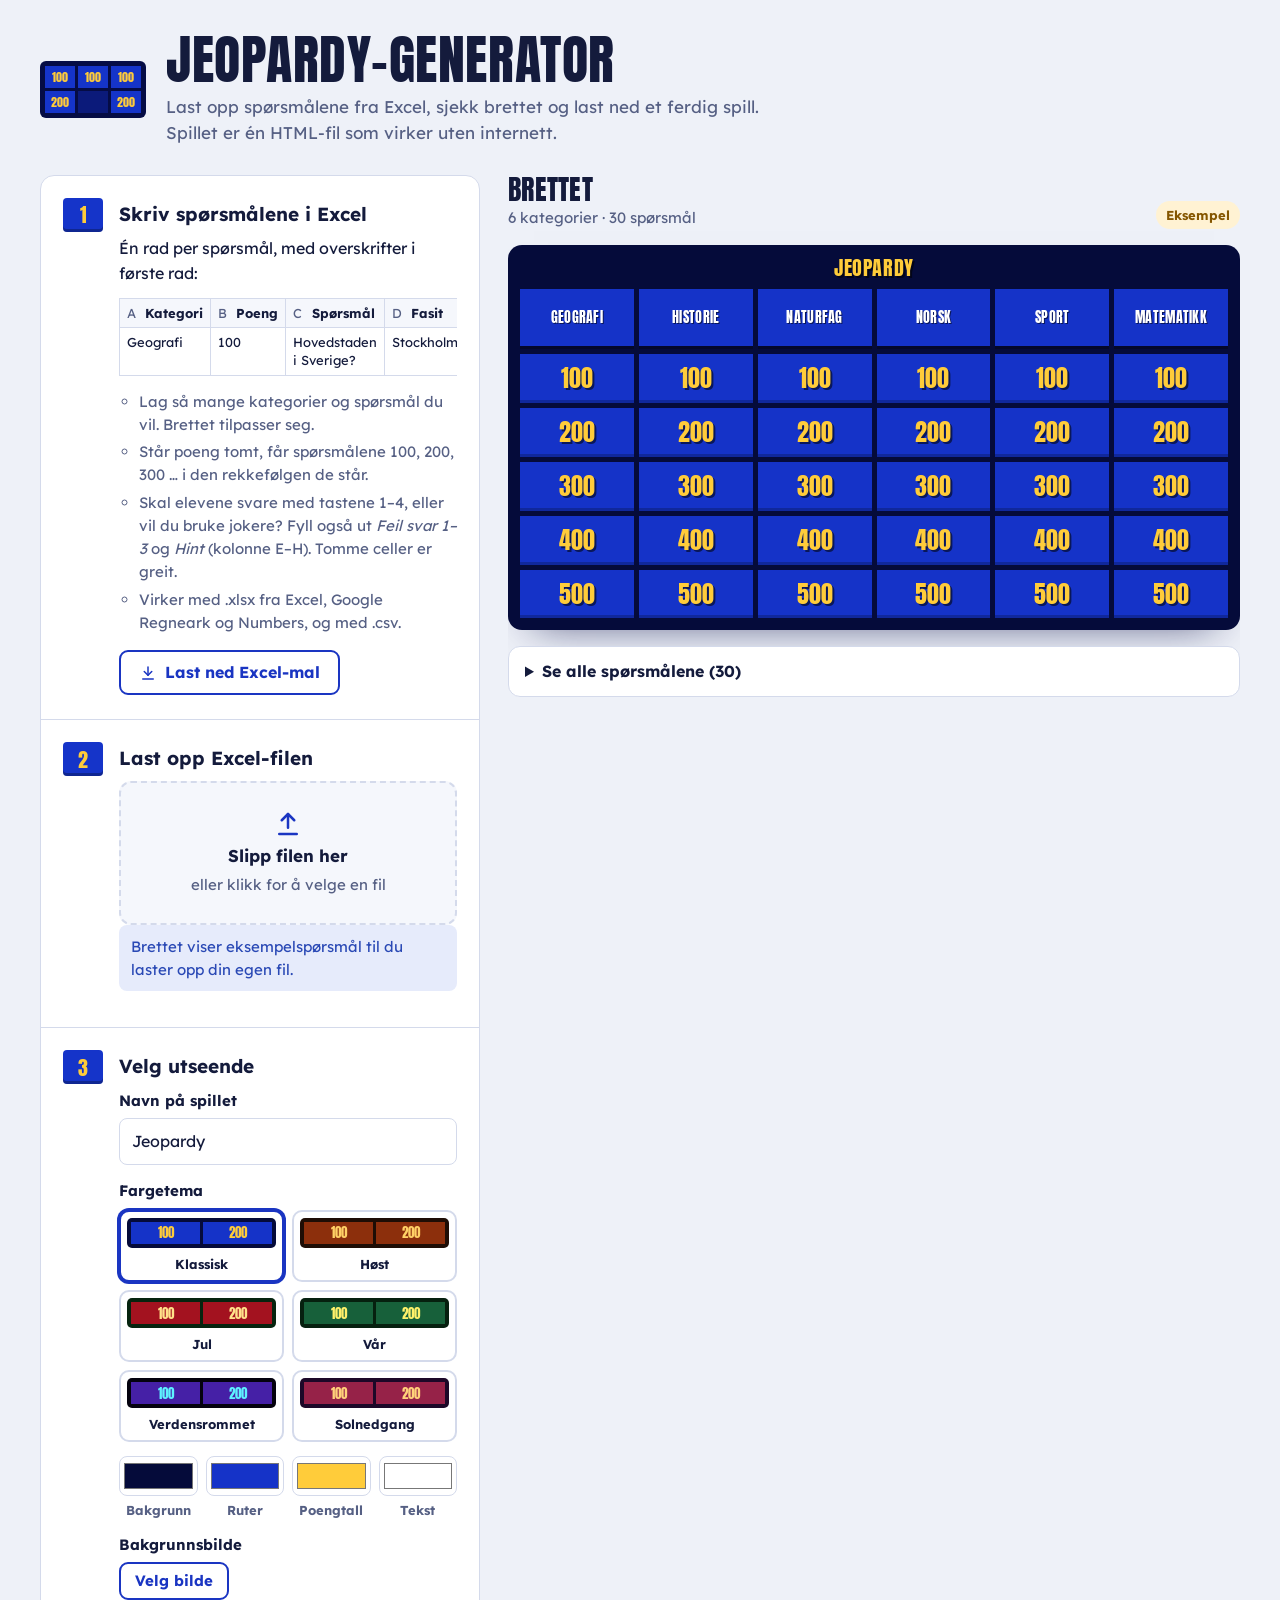
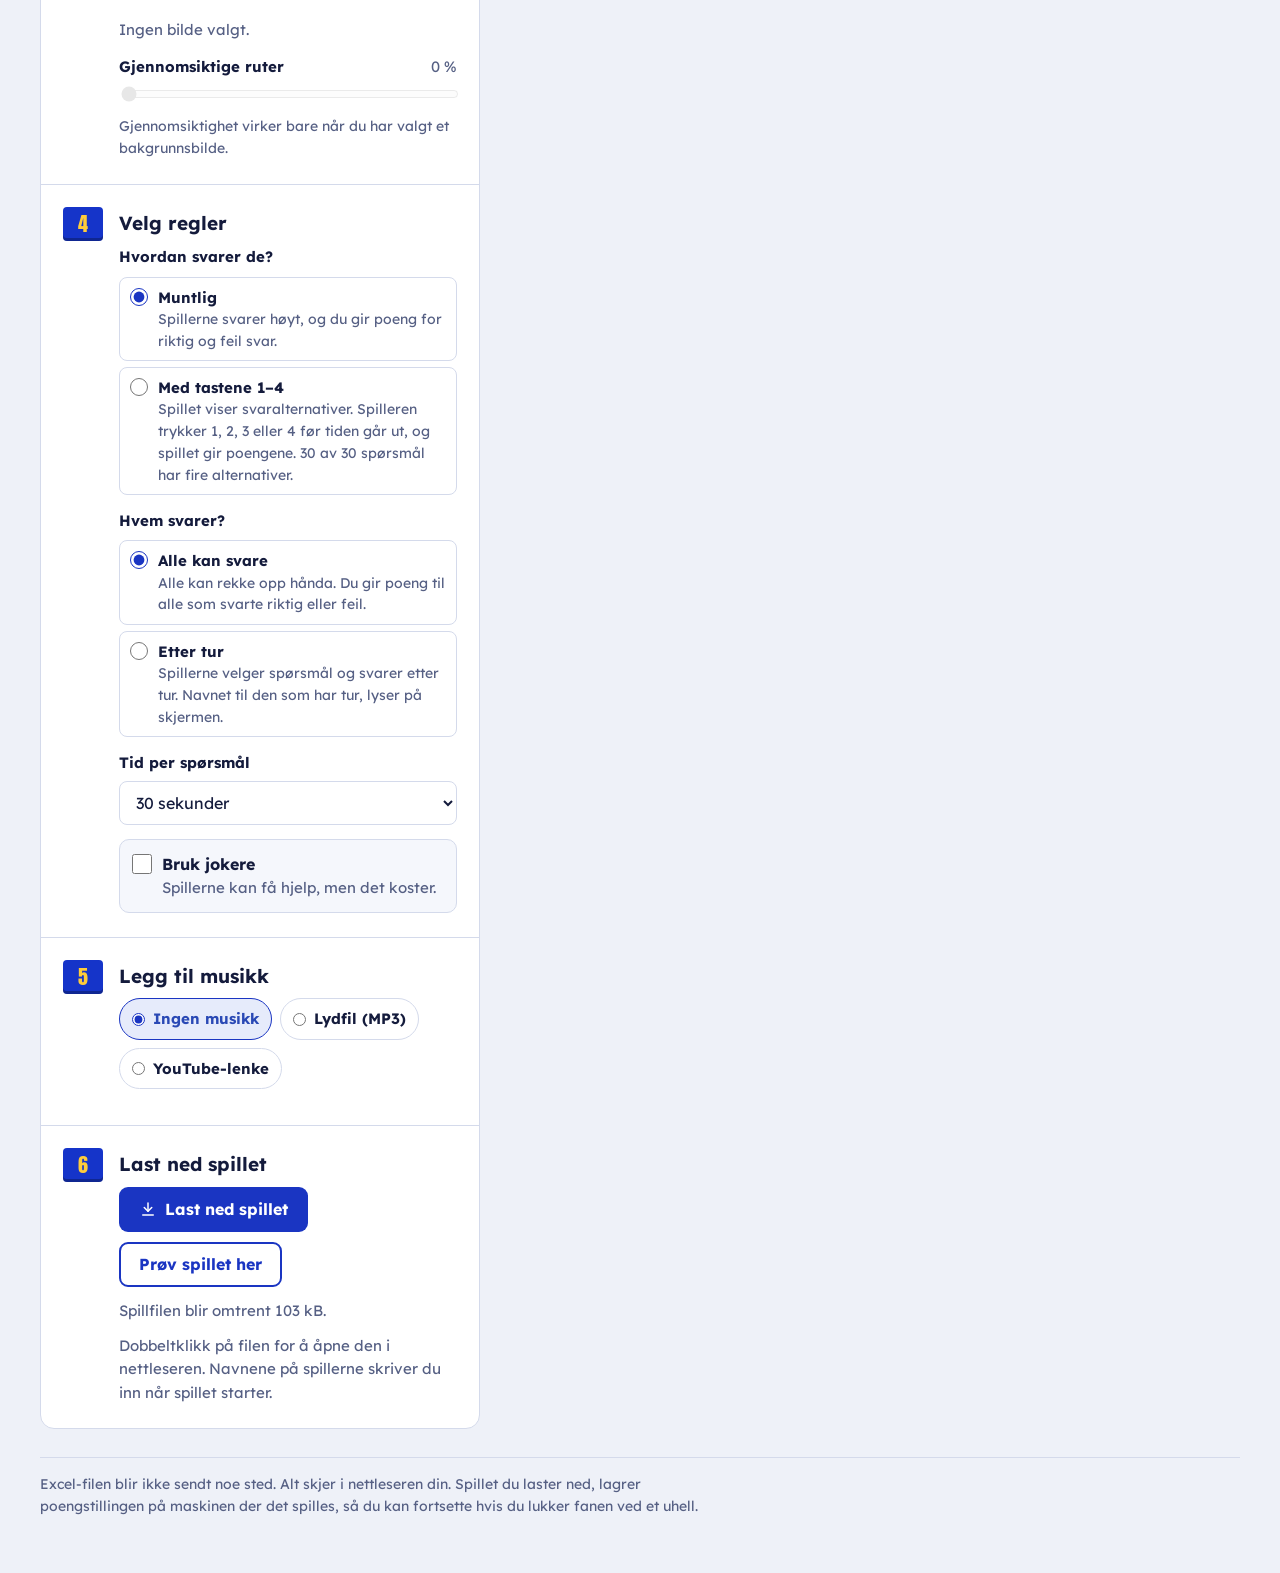
==== commit eb0d3a02: "Rett funn fra gjennomgangen av tur, avslutning og tastesvar - Elevene når ikke lærerknappene med Tab" ====
--- a/jeopardy-generator.html
+++ b/jeopardy-generator.html
@@ -858,6 +858,7 @@
   --rute-ramme: rgba(0, 0, 0, .22);
   --slor: rgba(0, 0, 0, .3);
   --gull-glod: rgba(255, 204, 58, .45);
+  --knapp-kant: rgba(255, 255, 255, .35);
   --topp-bg: transparent;
   --panel-bg: transparent;
   --tallskygge: 3px 3px 0 rgba(1, 3, 15, .6);
@@ -922,7 +923,7 @@
   justify-content: center;
   padding: 12px 22px;
   border-radius: 10px;
-  border: 2px solid rgba(255, 255, 255, .35);
+  border: 2px solid var(--knapp-kant);
   background: var(--slor);
   color: var(--hvit);
   font-weight: 700;
@@ -982,7 +983,7 @@
   font-size: 20px;
   padding: 12px 14px;
   border-radius: 10px;
-  border: 2px solid rgba(255, 255, 255, .3);
+  border: 2px solid var(--knapp-kant);
   background: var(--slor);
   color: var(--hvit);
 }
@@ -1167,7 +1168,8 @@
 .pb-joker.brukt { opacity: .4; text-decoration: line-through; }
 .poeng-brikke.leder { border-color: var(--gull); box-shadow: 0 0 22px rgba(255, 204, 58, .3); }
 .tur-modus .poeng-brikke { cursor: pointer; }
-.tur-modus .poengliste { padding: 14px 12px 10px; }
+.tur-modus .poengliste { padding: 14px 12px 10px; max-height: calc(30vh + 28px); }
+.brikke-tur { padding: 1px 8px; border-radius: 999px; background: var(--gull); color: var(--gull-tekst); font-size: 13px; text-transform: uppercase; letter-spacing: .08em; }
 .tur-modus .poeng-brikke { padding-top: 12px; }
 .tur-modus .poeng-brikke.leder { border-color: var(--rute-ramme); box-shadow: none; }
 .poeng-brikke.tur, .tur-modus .poeng-brikke.tur {
@@ -1235,8 +1237,8 @@
   display: flex;
   align-items: center;
   gap: 14px;
-  min-height: 2.4em;
-  padding: 10px 18px;
+  min-height: 2.2em;
+  padding: 8px 18px;
   border-radius: 14px;
   border: 3px solid var(--gull);
   background: var(--slor);
@@ -1244,10 +1246,12 @@
   text-align: left;
   font-family: var(--font-ledetekst);
   font-weight: 700;
-  font-size: clamp(18px, 2.2vw, 36px);
+  font-size: clamp(16px, min(2.2vw, 3.4vh), 36px);
   line-height: 1.2;
   overflow-wrap: anywhere;
 }
+.svarvalg.lange .svar-alt { font-size: clamp(15px, min(1.6vw, 2.8vh), 28px); }
+.svarvalg.svaert-lange .svar-alt { font-size: clamp(13px, min(1.25vw, 2.3vh), 22px); padding: 6px 12px; }
 .svar-alt:hover:not(:disabled) { background: var(--joker-bg); }
 .svar-alt:disabled { cursor: default; }
 .svar-nr {
@@ -1268,7 +1272,8 @@
 .svar-alt.valgt { outline: 4px solid var(--hvit); outline-offset: 3px; }
 .svar-alt.riktig { opacity: 1; border-color: var(--riktig); background: var(--riktig); color: var(--riktig-tekst); }
 .svar-alt.feil { opacity: 1; border-color: var(--feil); background: var(--feil); color: var(--feil-tekst); }
-.svar-alt.riktig .svar-nr, .svar-alt.feil .svar-nr { background: var(--slor); color: inherit; }
+.svar-alt.riktig .svar-nr { background: var(--riktig-tekst); color: var(--riktig); }
+.svar-alt.feil .svar-nr { background: var(--feil-tekst); color: var(--feil); }
 .svar-resultat {
   margin: 0;
   padding: 8px 24px;
@@ -1279,9 +1284,9 @@
 }
 .svar-resultat.riktig { background: var(--riktig); color: var(--riktig-tekst); }
 .svar-resultat.feil { background: var(--feil); color: var(--feil-tekst); }
-.med-valg .sp-tekst { font-size: clamp(22px, 3.3vw, 56px); }
-.med-valg .sp-tekst.lang { font-size: clamp(20px, 2.6vw, 44px); }
-.med-valg .sp-tekst.svaert-lang { font-size: clamp(17px, 2vw, 34px); }
+.med-valg .sp-tekst, .med-valg.med-joker .sp-tekst, .med-valg.med-fasit .sp-tekst { font-size: clamp(20px, min(3.3vw, 5vh), 56px); }
+.med-valg .sp-tekst.lang, .med-valg.med-joker .sp-tekst.lang, .med-valg.med-fasit .sp-tekst.lang { font-size: clamp(18px, min(2.6vw, 4vh), 44px); }
+.med-valg .sp-tekst.svaert-lang, .med-valg.med-joker .sp-tekst.svaert-lang, .med-valg.med-fasit .sp-tekst.svaert-lang { font-size: clamp(16px, min(2vw, 3.2vh), 34px); }
 .med-valg .sp-midt { gap: clamp(10px, 2vh, 24px); }
 .pg-endre-rad { margin: 0; text-align: center; }
 .pg-endre-rad:has(#pg-endre[hidden]) { display: none; }
@@ -1920,6 +1925,7 @@
   const TREKK = Math.max(0, Math.round(Number(JK.trekk) || 0));
   // Med tastene 1–4 sjekker spillet svaret selv. Da må spillerne svare etter tur.
   const FLERVALG = DATA.svarmate === 'taster';
+  const HAR_ALT = KAT.some(k => k.sporsmal.some(x => x.fasit && Array.isArray(x.feil) && x.feil.length));
   const TUR = DATA.svar === 'tur' || FLERVALG;
   if (TUR) document.body.classList.add('tur-modus');
   const brukte = (p, id) => (p.jokere && p.jokere[id]) || 0;
@@ -1958,7 +1964,7 @@
   let S = tomTilstand();
   let lagret = null;
   function lagre() {
-    if (!LAGRE || !S.startet || !S.spillere.length) return;
+    if (!LAGRE || !S.startet || avsluttet || !S.spillere.length) return;
     try { localStorage.setItem(NOKKEL, JSON.stringify(S)); } catch (e) { /* lagring ikke tilgjengelig */ }
   }
   // Lagrer mens et spørsmål er åpent: en joker på det åpne spørsmålet regnes som ubrukt,
@@ -2009,9 +2015,12 @@
     lagret = m === 'ny' ? hentLagret() : null;
     $('fortsett').hidden = !lagret;
     if (lagret) {
-      $('fortsett-tekst').textContent = 'Du har et spill som ikke er ferdig. ' +
-        navneliste(lagret.spillere.map(s => s.navn)) + ' har spilt ' +
-        Object.keys(lagret.brukt).length + ' av ' + ANTALL + ' spørsmål.';
+      const n = Object.keys(lagret.brukt).length;
+      const navn = navneliste(lagret.spillere.map(s => s.navn));
+      $('fortsett-tekst').textContent = n >= ANTALL
+        ? 'Forrige spill er ferdig. ' + navn + ' spilte alle ' + ANTALL + ' spørsmålene.'
+        : 'Du har et spill som ikke er ferdig. ' + navn + ' har spilt ' + n + ' av ' + ANTALL + ' spørsmål.';
+      $('fortsett-knapp').textContent = n >= ANTALL ? 'Se resultatene' : 'Fortsett spillet';
     }
     $('start-knapp').textContent = m === 'rediger' ? 'Tilbake til brettet' : 'Start spillet';
     $('oppsett-melding').textContent = '';
@@ -2028,6 +2037,7 @@
       if (TUR) li.append(lag('span', 'rekkefolge-nr', (i + 1) + '.'));
       li.append(lag('span', null, s.navn));
       if (modus === 'rediger') li.append(lag('span', 'brikke-poeng', poengTekst(s.poeng)));
+      if (modus === 'rediger' && TUR && s.id === S.turId) li.append(lag('span', 'brikke-tur', 'Tur'));
       const bekreft = fjernVenter === s.id;
       const fjern = lag('button', 'fjern' + (bekreft ? ' bekreft' : ''), bekreft ? 'Fjern?' : '×');
       fjern.type = 'button';
@@ -2046,6 +2056,7 @@
         }
         S.spillere = S.spillere.filter(x => x.id !== s.id);
         fjernVenter = null;
+        $('oppsett-melding').textContent = '';
         lagre();
         tegnSpillerliste();
         $('nytt-navn').focus();
@@ -2055,6 +2066,8 @@
     });
     $('start-knapp').disabled = S.spillere.length === 0;
     $('rekkefolge').hidden = !TUR || S.spillere.length < 2;
+    const tp = modus === 'rediger' ? turSpiller() : null;
+    $('rekkefolge-tekst').textContent = 'Spillerne svarer i denne rekkefølgen. ' + (tp ? tp.navn + ' har tur nå.' : 'Den første i lista starter.');
   }
   $('bland-knapp').addEventListener('click', () => {
     const a = S.spillere;
@@ -2127,7 +2140,7 @@
     lagret = null;
     avsluttet = false;
     lydKontekst();
-    visBrett();
+    if (antallBrukt() >= ANTALL) visResultat(); else visBrett();
   });
   $('forkast-knapp').addEventListener('click', () => {
     if (lagret) {
@@ -2184,6 +2197,8 @@
   $('brett').addEventListener('keydown', e => {
     const mal = e.target;
     if (!mal || !mal.classList || !mal.classList.contains('rute') || !mal.dataset.key) return;
+    // Enter som holdes inne eller trykkes to ganger rett etter et spørsmål, skal ikke åpne neste rute
+    if (e.key === 'Enter' && (e.repeat || performance.now() - sistLukket < 400)) { e.preventDefault(); return; }
     const steg = { ArrowLeft: [-1, 0], ArrowRight: [1, 0], ArrowUp: [0, -1], ArrowDown: [0, 1] }[e.key];
     if (!steg) return;
     e.preventDefault();
@@ -2204,6 +2219,7 @@
     const harTur = turSpiller();
     S.spillere.forEach(s => {
       const li = lag('li', 'poeng-brikke');
+      li.dataset.id = s.id;
       if (topp > 0 && s.poeng === topp) li.classList.add('leder');
       if (harTur && harTur.id === s.id) {
         li.classList.add('tur');
@@ -2215,10 +2231,15 @@
         li.setAttribute('role', 'button');
         li.title = harTur && harTur.id === s.id ? s.navn + ' har tur' : 'Gi turen til ' + s.navn;
         const gi = () => {
-          if (S.turId === s.id) return;
+          if (aktiv || S.turId === s.id) return;
+          const hadde = document.activeElement === li;
           S.turId = s.id;
           lagre();
           tegnPoeng();
+          if (hadde) {
+            const ny = $('poengliste').querySelector('[data-id="' + s.id + '"]');
+            if (ny) ny.focus();
+          }
           toast('Turen gikk til ' + s.navn + '.');
         };
         li.addEventListener('click', gi);
@@ -2254,6 +2275,7 @@
   }
 
   $('knapp-angre').addEventListener('click', () => {
+    if (aktiv) return;
     const h = S.historikk.pop();
     if (!h) return;
     h.endringer.forEach(e => {
@@ -2286,11 +2308,13 @@
       ? (igjen === 1 ? 'Det er 1 spørsmål igjen. Det' : 'Det er ' + igjen + ' spørsmål igjen. De') + ' blir ikke brukt, og du går rett til resultatlisten.'
       : 'Du går rett til resultatlisten.');
     avsluttFokus = document.activeElement;
+    $('spill').inert = true;
     $('avslutt-dialog').hidden = false;
     $('avslutt-nei').focus();
   }
   function lukkAvsluttDialog() {
     $('avslutt-dialog').hidden = true;
+    $('spill').inert = false;
     if (avsluttFokus && avsluttFokus.focus) { try { avsluttFokus.focus({ preventScroll: true }); } catch (e) { /* ignorer */ } }
   }
   $('knapp-avslutt').addEventListener('click', visAvsluttDialog);
@@ -2298,6 +2322,7 @@
   $('avslutt-dialog').addEventListener('click', e => { if (e.target === $('avslutt-dialog')) lukkAvsluttDialog(); });
   $('avslutt-ja').addEventListener('click', () => {
     $('avslutt-dialog').hidden = true;
+    $('spill').inert = false;
     avsluttet = true;
     slettLagret();
     visResultat();
@@ -2308,6 +2333,7 @@
   let skjulTid = null;
   const aktivtSporsmal = () => KAT[aktiv.ki].sporsmal[aktiv.r];
 
+  let sistLukket = -Infinity;
   function apneSporsmal(ki, r, kilde) {
     if (aktiv) return;
     lydKontekst();
@@ -2337,11 +2363,13 @@
     $('sp-oppsummering').textContent = '';
     $('sp-timer').hidden = !TID;
     $('pg-endre').hidden = true;
+    $('sp-avbryt').hidden = false;
     $('sp-ferdig').textContent = FLERVALG ? 'Tilbake til brettet (Enter)' : 'Tilbake til brettet';
     aktiv.alternativer = lagAlternativer(aktiv.key, s);
     aktiv.besvart = false;
     tegnSvarvalg();
     tegnJokerrad();
+    $('spill').inert = true;
     ov.hidden = false;
     ov.scrollTop = 0;
     zoom(ov, kilde);
@@ -2420,6 +2448,9 @@
       b.addEventListener('click', () => svar(i));
       boks.append(b);
     });
+    const lengst = Math.max(...alt.map(t => t.length));
+    boks.classList.toggle('lange', lengst > 50 && lengst <= 90);
+    boks.classList.toggle('svaert-lange', lengst > 90);
     if (aktiv.joker && aktiv.joker.type === '5050') fjernToFeil();
     oppdaterInstruks();
   }
@@ -2462,6 +2493,24 @@
     if (riktig) visSvarResultat('riktig', navn ? navn + ' svarte riktig!' : 'Riktig svar!');
     else visSvarResultat('feil', (navn ? navn + ' svarte feil.' : 'Feil svar.') + ' Riktig svar er ' + s.fasit + '.');
     lyd(riktig ? 'riktig' : 'feil');
+    lagreBesvart();
+  }
+  // Lagrer spillet som om spørsmålet var ferdig. ferdig() lagrer senere den endelige stillingen.
+  function lagreBesvart() {
+    if (!LAGRE || !S.startet || avsluttet || !aktiv) return;
+    const kopi = JSON.parse(JSON.stringify(S));
+    const endringer = [];
+    kopi.spillere.forEach(p => {
+      const d = endringFor(p.id);
+      if (d) { p.poeng += d; endringer.push({ id: p.id, d: d }); }
+    });
+    kopi.brukt[aktiv.key] = true;
+    kopi.historikk.push({ key: aktiv.key, endringer: endringer, joker: aktiv.joker, turId: TUR ? kopi.turId : null });
+    if (TUR && kopi.spillere.length) {
+      const i = kopi.spillere.findIndex(x => x.id === kopi.turId);
+      kopi.turId = kopi.spillere[(i + 1) % kopi.spillere.length].id;
+    }
+    try { localStorage.setItem(NOKKEL, JSON.stringify(kopi)); } catch (e) { /* lagring ikke tilgjengelig */ }
   }
   function tidenUte() {
     if (!FLERVALG || !aktiv || !aktiv.alternativer || aktiv.besvart || aktiv.fasitVist) return;
@@ -2470,6 +2519,7 @@
     if (tp) aktiv.valg[tp.id] = 0;
     visFasit(true);
     visSvarResultat('feil', 'Tiden er ute. Riktig svar er ' + aktivtSporsmal().fasit + '. Ingen poeng.');
+    lagreBesvart();
   }
   $('pg-endre').addEventListener('click', () => {
     $('sp-poenggiving').hidden = false;
@@ -2575,7 +2625,7 @@
     tidForVelger = false;
     lyd('joker');
     tegnJokerrad();
-    visBunn();
+    if (!(aktiv.alternativer && !aktiv.besvart)) visBunn();
     try { $('sporsmal').focus({ preventScroll: true }); } catch (e) { /* ignorer */ }
   }
 
@@ -2592,7 +2642,8 @@
     banner.hidden = false;
     if (j.type === '5050' && aktiv.alternativer) {
       fjernToFeil();
-      vis.append(lag('span', 'joker-etikett', '50/50 for ' + navn + ': to gale svar er fjernet'));
+      const n = aktiv.alternativer.length - 2;
+      vis.append(lag('span', 'joker-etikett', '50/50 for ' + navn + ': ' + (n === 1 ? 'ett galt svar er fjernet' : 'to gale svar er fjernet')));
     } else if (j.type === '5050') {
       if (!S.femti[aktiv.key] || !s.feil.includes(S.femti[aktiv.key])) {
         S.femti[aktiv.key] = s.feil[Math.floor(Math.random() * s.feil.length)];
@@ -2644,6 +2695,7 @@
     if (aktiv.alternativer && !aktiv.besvart) tegnSvarvalg();
     tegnJokerrad();
     if (p) toast(p.navn + ' fikk ' + JOKER_INFO[j.type].navn + ' tilbake.');
+    if (TID && !timer.kjorer && timer.igjen <= 0 && !aktiv.besvart) { lyd('slutt'); tidenUte(); }
   }
   $('joker-angre').addEventListener('click', angreJoker);
 
@@ -2690,6 +2742,8 @@
     $('sp-ferdig').hidden = false;
     tegnPoenggiving();
     const auto = automatisk === true && medValg;
+    aktiv.auto = auto;
+    $('sp-avbryt').hidden = auto;
     $('sp-poenggiving').hidden = auto;
     $('pg-endre').hidden = !auto;
     if (!auto) lyd('fasit');
@@ -2814,6 +2868,8 @@
   }
 
   function avbryt() {
+    // Et svar spillet allerede har gitt poeng for, kan ikke lukkes bort. Bruk «Endre poeng».
+    if (aktiv && aktiv.auto) return;
     // Spørsmålet blir ikke brukt, så en joker som ble brukt på det, gis tilbake.
     if (aktiv && aktiv.joker) {
       const j = aktiv.joker;
@@ -2834,6 +2890,8 @@
     $('sporsmal').hidden = true;
     clearTimeout(skjulTid);
     $('spill').classList.remove('bak-sporsmal');
+    $('spill').inert = false;
+    sistLukket = performance.now();
     const key = aktiv && aktiv.key;
     aktiv = null;
     tegnBrett();
@@ -2873,6 +2931,7 @@
     stoppTimer();
     visTimer();
     musikkStyring();
+    if (timer.igjen <= 0 && aktiv) { lyd('slutt'); tegnJokerrad(); tidenUte(); }
   }
   function stoppTimer() {
     clearInterval(timer.intervall);
@@ -2916,18 +2975,20 @@
   }
   $('timer-pause').addEventListener('click', () => {
     if (timer.kjorer) pauseTimer(); else fortsettTimer();
+    if (FLERVALG) $('sporsmal').focus({ preventScroll: true });
   });
-  $('timer-restart').addEventListener('click', startTimer);
+  $('timer-restart').addEventListener('click', () => {
+    startTimer();
+    if (FLERVALG) $('sporsmal').focus({ preventScroll: true });
+  });
 
   document.addEventListener('keydown', e => {
     if (!$('avslutt-dialog').hidden) {
       if (e.key === 'Escape') { e.preventDefault(); lukkAvsluttDialog(); }
       if (e.key === 'Tab') {
-        // Hold fokus inne i dialogen
-        const ja = $('avslutt-ja');
-        const nei = $('avslutt-nei');
-        if (e.shiftKey && document.activeElement === ja) { e.preventDefault(); nei.focus(); }
-        else if (!e.shiftKey && document.activeElement === nei) { e.preventDefault(); ja.focus(); }
+        // Hold fokus inne i dialogen. Fokus på avveie havner på det trygge valget «Nei».
+        e.preventDefault();
+        (document.activeElement === $('avslutt-nei') ? $('avslutt-ja') : $('avslutt-nei')).focus();
       }
       return;
     }
@@ -2942,14 +3003,18 @@
     }
     const skriver = e.target && (e.target.tagName === 'INPUT' || e.target.tagName === 'TEXTAREA');
     if (FLERVALG && aktiv && !skriver && !e.ctrlKey && !e.metaKey && !e.altKey) {
-      if (/^[1-9]$/.test(e.key) && !e.repeat && aktiv.alternativer && !aktiv.besvart && $('joker-velger').hidden) {
+      const np = /^(?:Digit|Numpad)([1-9])$/.exec(e.code || '');
+      const tast = /^[1-9]$/.test(e.key) ? e.key : (np && np[1]);
+      if (tast && !e.repeat && aktiv.alternativer && !aktiv.besvart && $('joker-velger').hidden) {
         e.preventDefault();
-        svar(Number(e.key) - 1);
+        svar(Number(tast) - 1);
         return;
       }
-      if (e.key === 'Enter' && aktiv.fasitVist && !e.repeat && !(e.target && e.target.tagName === 'BUTTON')) {
+      // Tastaturet er hos elevene: lærerknappene nås bare med musa
+      if (e.key === 'Tab') { e.preventDefault(); return; }
+      if (e.key === 'Enter') {
         e.preventDefault();
-        ferdig();
+        if (!e.repeat && aktiv.auto && $('sp-poenggiving').hidden) ferdig();
         return;
       }
       // Tastaturet er hos elevene: mellomrom skal ikke stoppe tiden
@@ -3094,7 +3159,7 @@
     if ((e.key === 'm' || e.key === 'M') && HAR_LYDFIL && !musikkFeil && !e.ctrlKey && !e.metaKey && !e.altKey) {
       const t = e.target;
       if (t && (t.tagName === 'INPUT' || t.tagName === 'TEXTAREA')) return;
-      if (!S.startet || !$('oppsett').hidden || (FLERVALG && aktiv)) return;
+      if (!S.startet || !$('oppsett').hidden || (FLERVALG && aktiv) || !$('avslutt-dialog').hidden) return;
       S.musikk = !S.musikk;
       lagreTrygt();
       oppdaterMusikkknapp();
@@ -3284,9 +3349,9 @@
     r.textContent = '';
     if (TUR) {
       r.append(lag('strong', null, 'Etter tur: '), document.createTextNode('Den som har tur, velger et spørsmål og svarer. Navnet lyser på poengtavla.'));
-      if (FLERVALG || JOKERE.length) r.append(document.createElement('br'));
-    }
-    if (FLERVALG) {
+      if ((FLERVALG && HAR_ALT) || JOKERE.length) r.append(document.createElement('br'));
+    }
+    if (FLERVALG && HAR_ALT) {
       r.append(lag('strong', null, 'Svar med tastene: '), document.createTextNode('Trykk 1, 2, 3 eller 4' + (TID ? ' før tiden går ut' : '') + '. Riktig svar gir poeng, feil svar gir minuspoeng' + (TID ? ', og svarer du ikke i tide, får du ingen poeng' : '') + '. Velg rute med piltastene og Enter.'));
       if (JOKERE.length) r.append(document.createElement('br'));
     }
@@ -4150,10 +4215,13 @@
         const har = c => rader.some(r => r && String(r[c] == null ? '' : r[c]).trim());
         const feilKol = STANDARD_KART.feil.filter(har);
         let tekst = 'Fant ingen overskriftsrad. Kolonnene ble lest som A = Kategori, B = Poeng, C = Spørsmål, D = Fasit';
-        if (feilKol.length) tekst += ', ' + feilKol.map(c => 'ABCDEFGH'[c]).join(' og ') + ' = Feil svar (til 50/50)';
+        if (feilKol.length) tekst += ', ' + liste(feilKol.map(c => 'ABCDEFGH'[c])) + ' = Feil svar (svaralternativer og 50/50)';
         if (har(STANDARD_KART.hint)) tekst += ', ' + 'ABCDEFGH'[STANDARD_KART.hint] + ' = Hint';
         tekst += '. Legg inn en overskriftsrad hvis dette ikke stemmer.';
         res.merknader.unshift({ niva: feilKol.length || har(STANDARD_KART.hint) ? 'varsel' : 'info', tekst: tekst });
+        if (har(6) && !har(7)) {
+          res.merknader.splice(1, 0, { niva: 'varsel', tekst: 'Kolonne G ble lest som Feil svar 3. I en eldre mal var G Hint. Legg inn overskriftsraden fra den nye malen hvis G er hint.' });
+        }
       }
       if (!res.antall) {
         tilstand.merknader = res.merknader;
@@ -4271,6 +4339,7 @@
       '--gull': T,
       '--gull-tekst': tekstPa(T, gullMork, '#ffffff'),
       '--gull-glod': rgba(T, 0.45),
+      '--knapp-kant': luminans(B) > 0.5 || lysRute ? rgba(X, 0.4) : 'rgba(255, 255, 255, .35)',
       '--hvit': X,
       '--svak': sikre(bland(X, R, 0.28), [R, B, bland(R, mot, 0.62)], 4.5, X),
       '--slor': lysRute ? 'rgba(255, 255, 255, .6)' : 'rgba(0, 0, 0, .3)',
@@ -4672,7 +4741,13 @@
     const taster = document.querySelector('input[name="svarmate"]:checked').value === 'taster';
     const alle = document.querySelector('input[name="svar"][value="alle"]');
     const tur = document.querySelector('input[name="svar"][value="tur"]');
-    if (taster) tur.checked = true;
+    if (taster) {
+      if (alle.checked) alle.dataset.varValgt = 'ja';
+      tur.checked = true;
+    } else if (alle.dataset.varValgt === 'ja') {
+      alle.checked = true;
+      delete alle.dataset.varValgt;
+    }
     alle.disabled = taster;
     alle.closest('label').classList.toggle('uten-data', taster);
     alle.closest('label').title = taster ? 'Når spillerne svarer med tastene, må de svare etter tur, så spillet vet hvem som trykket.' : '';
@@ -4680,13 +4755,16 @@
     const fire = sp.filter(x => x.fasit && x.feil && x.feil.length >= 3).length;
     const faerre = sp.filter(x => x.fasit && x.feil && x.feil.length > 0 && x.feil.length < 3).length;
     const ingen = sp.length - fire - faerre;
-    let tekst = 'Spillet viser svaralternativer. Spilleren trykker 1, 2, 3 eller 4 før tiden går ut, og spillet gir poengene.';
-    if (sp.length) {
+    let tekst = 'Spillet viser svaralternativer. Spilleren trykker 1, 2, 3 eller 4' + (Number($('tid').value) ? ' før tiden går ut' : '') + ', og spillet gir poengene.';
+    if (sp.length && fire + faerre === 0) {
+      tekst += ' Ingen spørsmål har «Feil svar» i Excel, så alle blir muntlige.';
+    } else if (sp.length) {
       tekst += ' ' + fire + ' av ' + sp.length + ' spørsmål har fire alternativer.';
       if (faerre) tekst += ' ' + faerre + ' har færre, fordi det mangler feil svar.';
-      if (ingen) tekst += ' ' + ingen + ' har ingen feil svar i Excel. Dem gir du poeng for selv.';
+      if (ingen) tekst += ' ' + ingen + ' har ingen feil svar i Excel. ' + (ingen === 1 ? 'Det' : 'Dem') + ' gir du poeng for selv.';
     }
     $('dekning-taster').textContent = tekst;
+    document.querySelector('input[name="svarmate"][value="taster"]').closest('label').classList.toggle('uten-data', sp.length > 0 && fire + faerre === 0);
     return taster;
   }
   function oppdaterJokere() {
@@ -4716,7 +4794,12 @@
     oppdaterMusikkForklaring();
   }
   ['bruk-jokere', 'joker-kostnad', 'joker-antall', 'joker-trekk', 'tid'].forEach(id => $(id).addEventListener('input', oppdaterJokere));
-  document.querySelectorAll('input[name="svar"], input[name="svarmate"]').forEach(r => r.addEventListener('change', () => { oppdaterJokere(); oppdaterStorrelse(); }));
+  document.querySelectorAll('input[name="svar"]').forEach(r => r.addEventListener('change', () => {
+    delete document.querySelector('input[name="svar"][value="alle"]').dataset.varValgt;
+    oppdaterJokere();
+    oppdaterStorrelse();
+  }));
+  document.querySelectorAll('input[name="svarmate"]').forEach(r => r.addEventListener('change', () => { oppdaterJokere(); oppdaterStorrelse(); }));
   $('joker-valg').addEventListener('change', e => {
     if (e.target && e.target.dataset) delete e.target.dataset.varValgt;
     oppdaterJokere();
